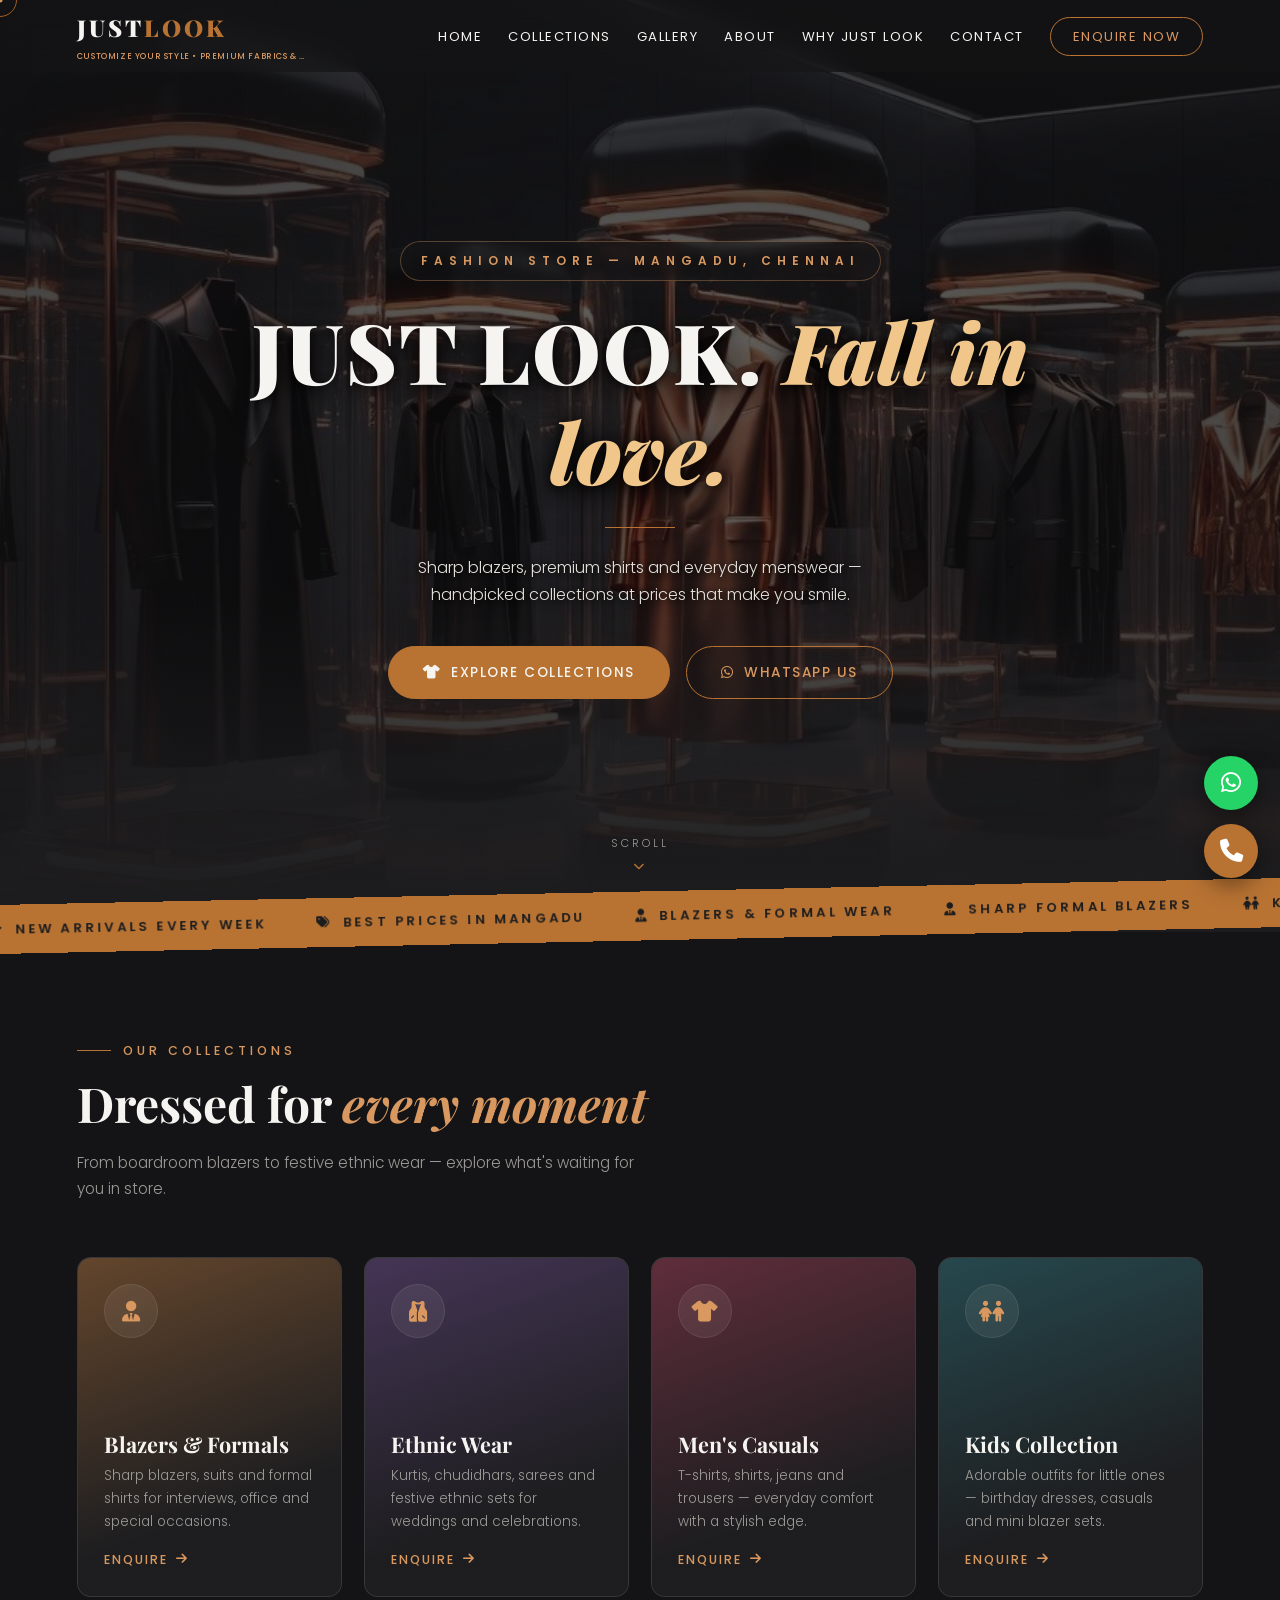
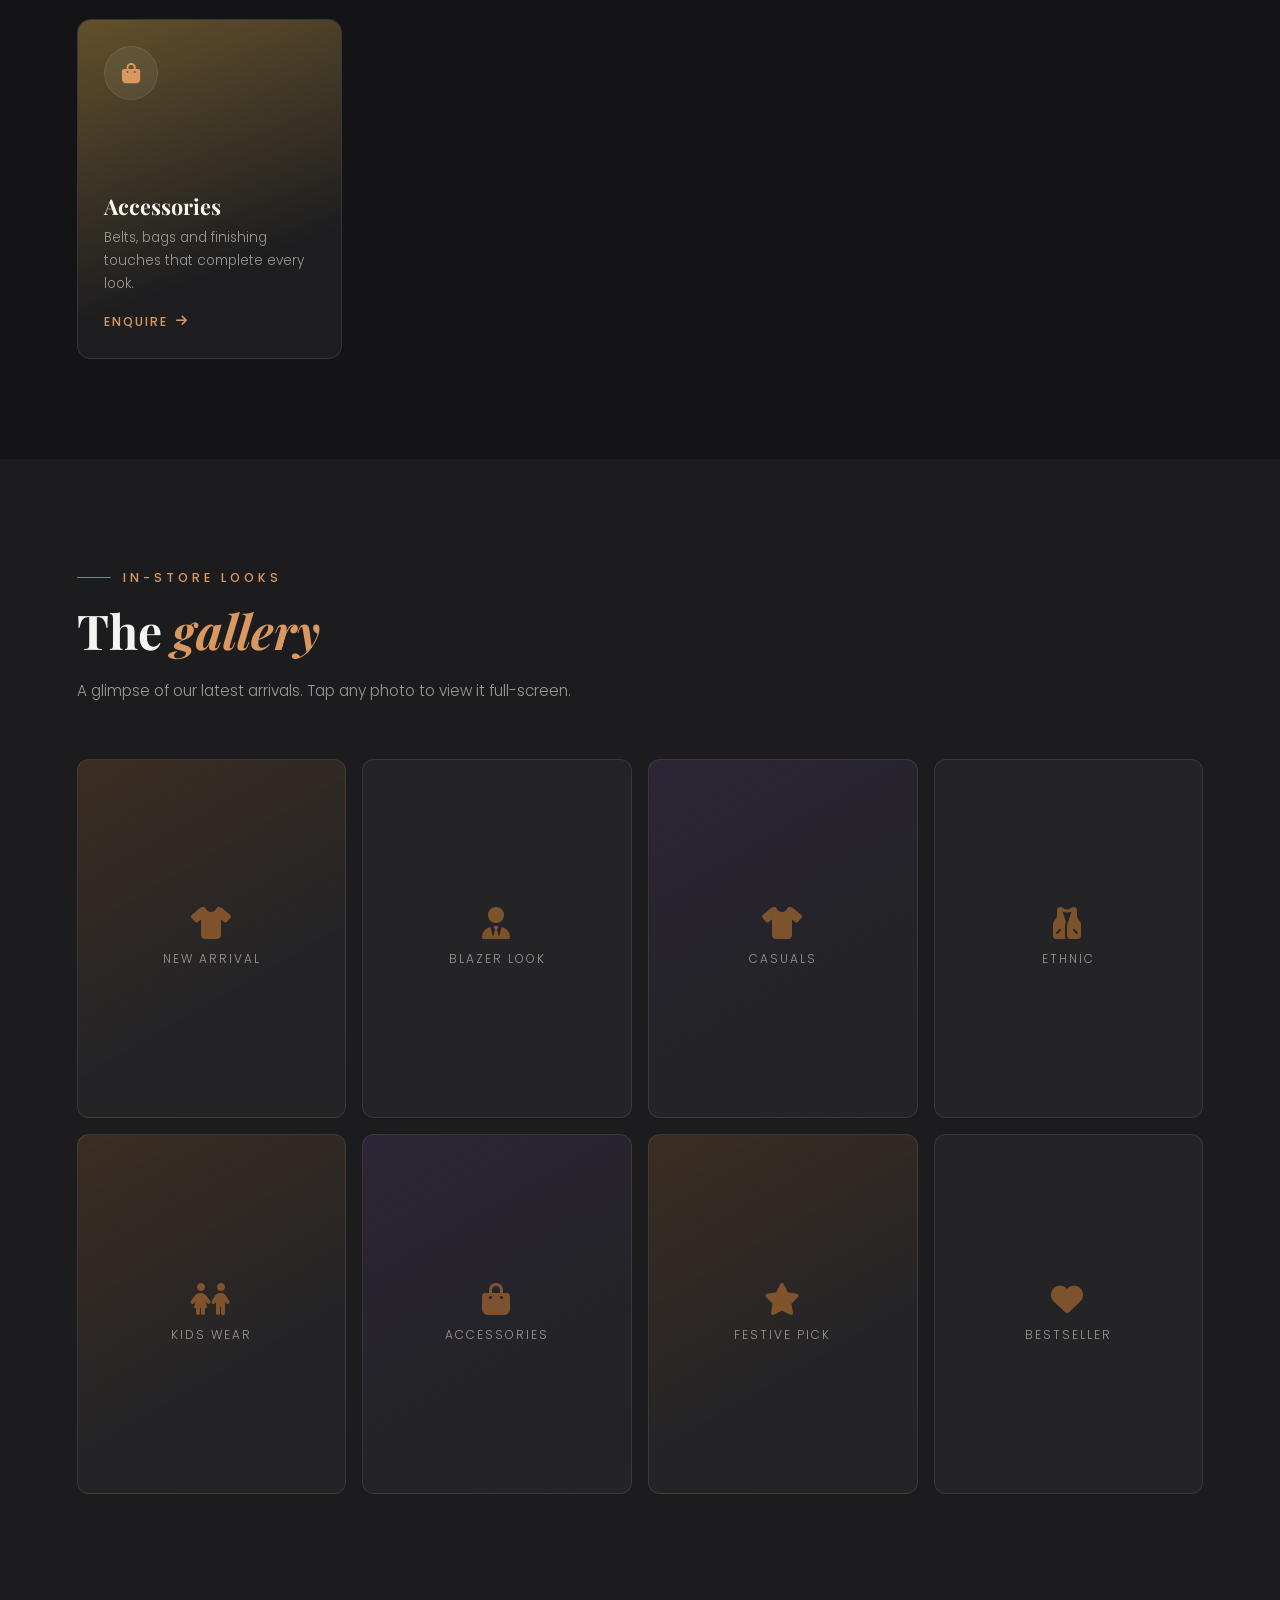
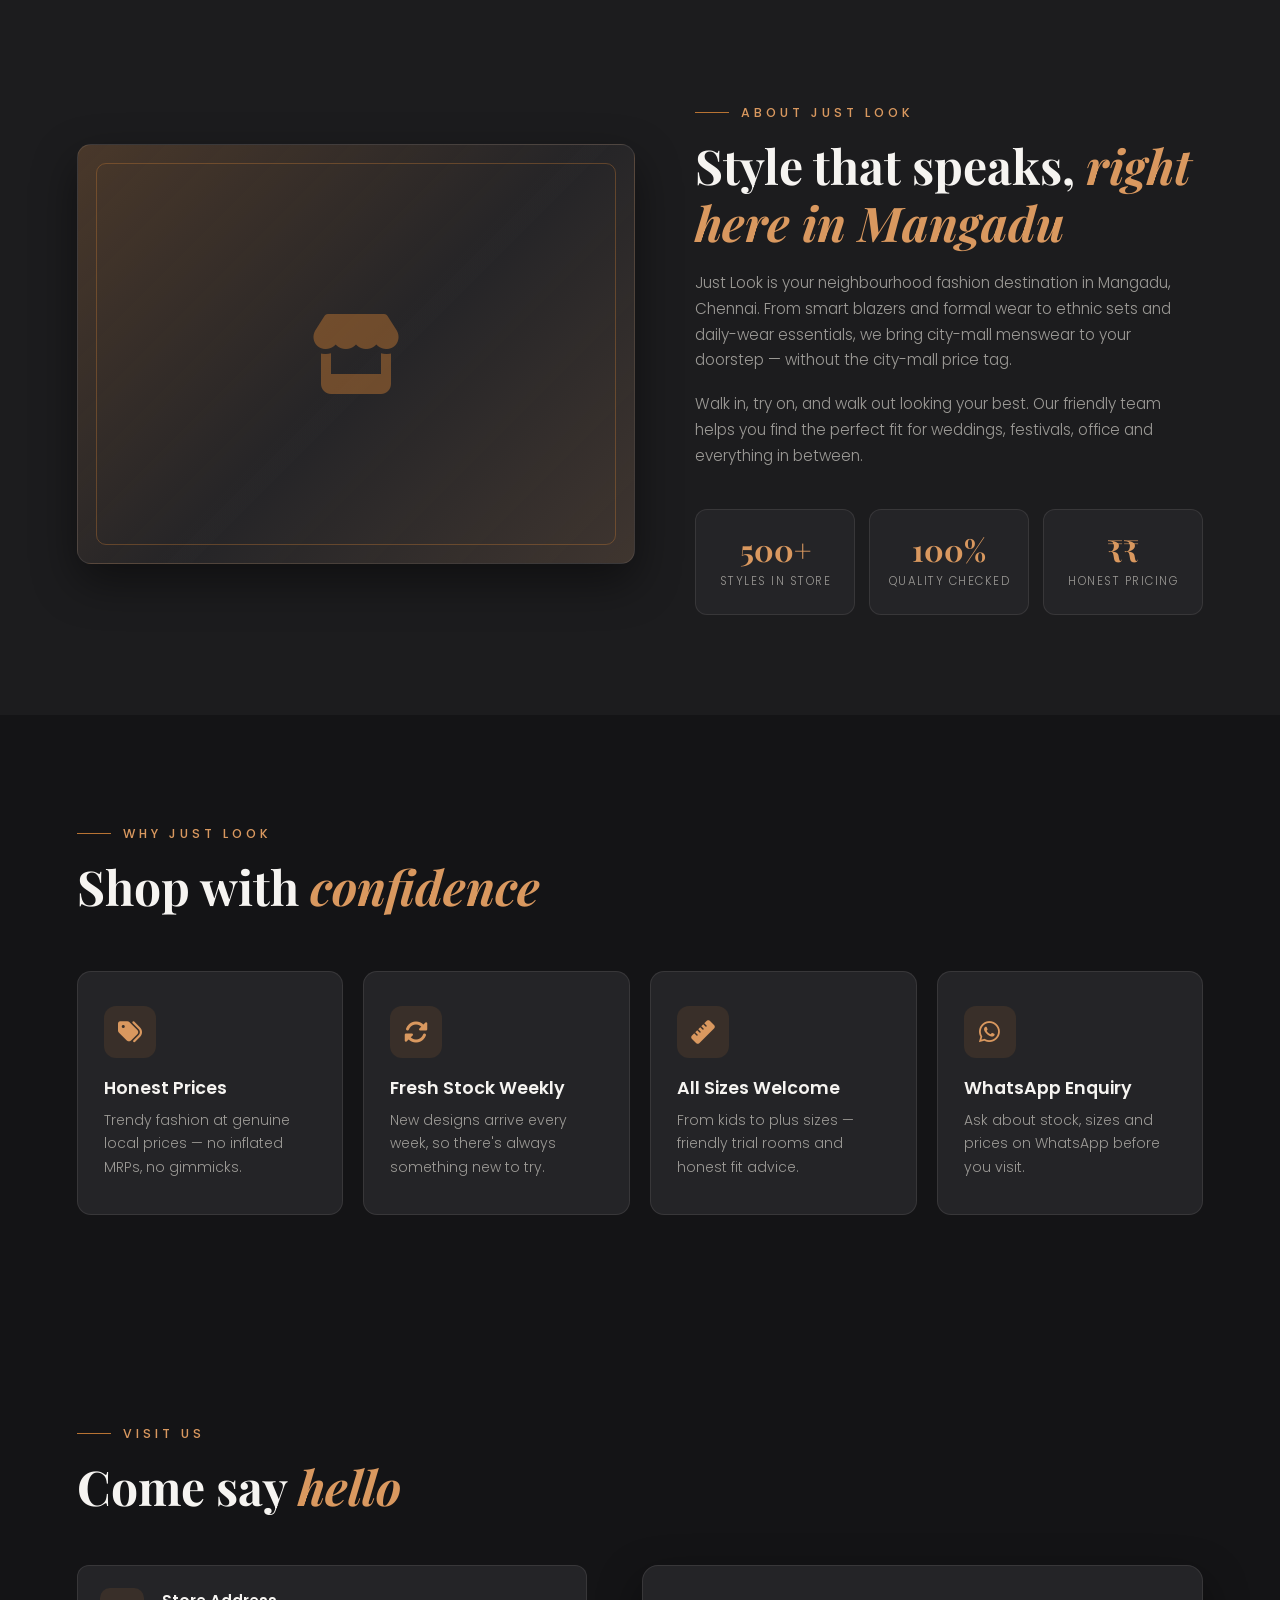
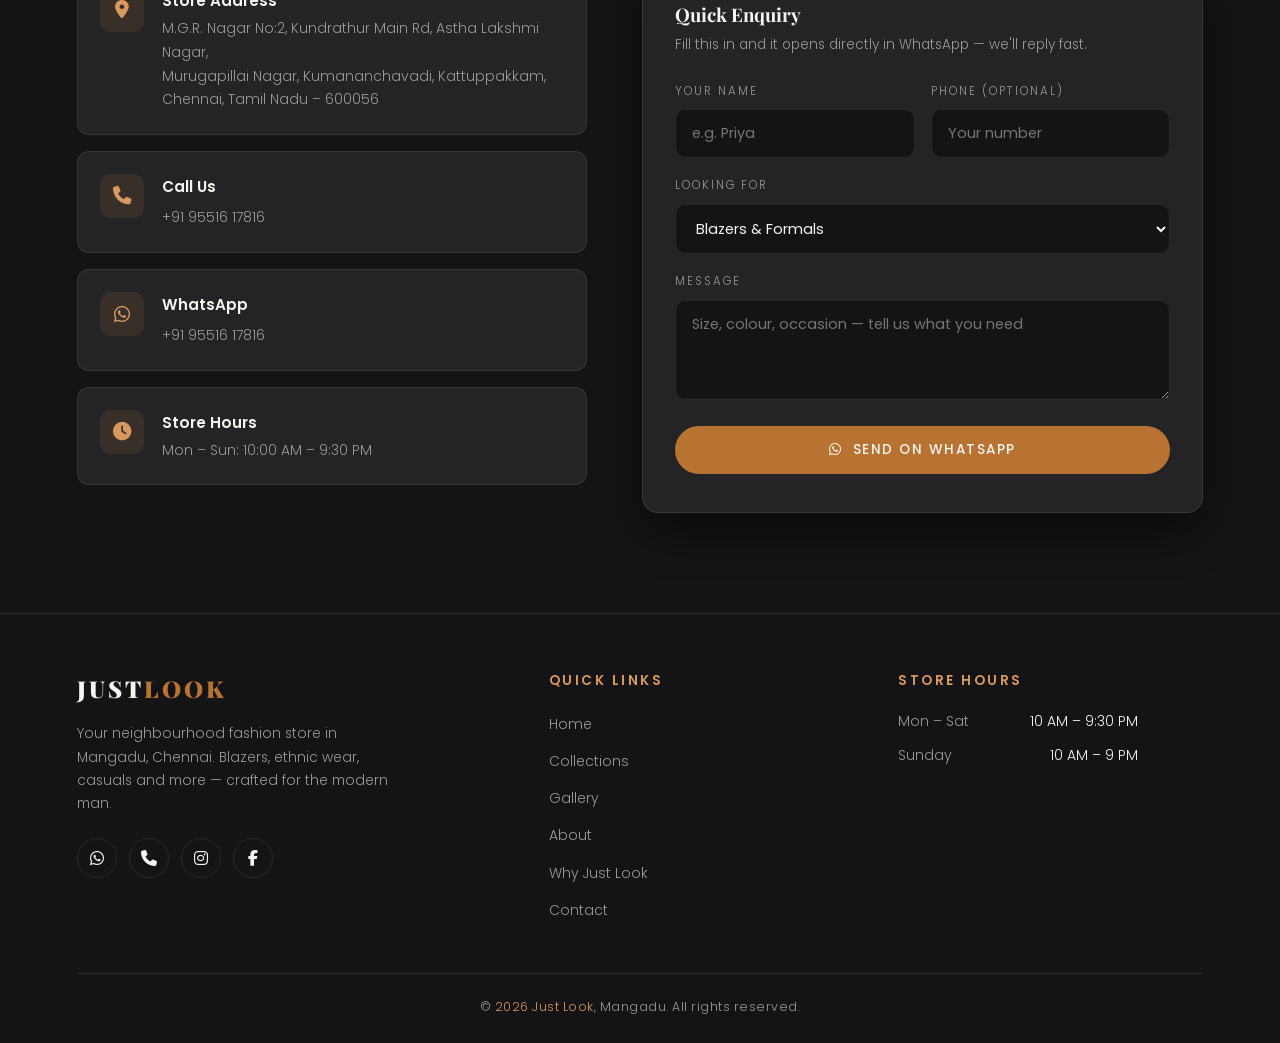
==== index.html @ 97021f05 "Rename justlook-index.html to index.html" ====
<!DOCTYPE html>
<html lang="en">
<head>
  <meta charset="UTF-8">
  <meta name="viewport" content="width=device-width, initial-scale=1.0">
  <title>Just Look | Men's Fashion Store in Mangadu, Chennai — Blazers, Shirts & More</title>
  <meta name="description" content="Just Look, Mangadu — Chennai's stylish destination for men's blazers, shirts, ethnic wear and trendy fashion. Visit our store in Mangadu or enquire on WhatsApp.">
  <meta name="keywords" content="Just Look Mangadu, men's clothing store Mangadu, blazers Chennai, men's fashion store Mangadu, readymade garments Mangadu">
  <meta property="og:title" content="Just Look | Men's Fashion Store in Mangadu, Chennai">
  <meta property="og:description" content="Blazers, shirts, ethnic wear & trendy men's fashion in Mangadu, Chennai.">
  <meta property="og:type" content="website">

  <!-- Fonts -->
  <link rel="preconnect" href="https://fonts.googleapis.com">
  <link href="https://fonts.googleapis.com/css2?family=Playfair+Display:ital,wght@0,500;0,700;0,900;1,600&family=Poppins:wght@300;400;500;600;700&display=swap" rel="stylesheet">
  <!-- Font Awesome -->
  <link rel="stylesheet" href="https://cdnjs.cloudflare.com/ajax/libs/font-awesome/6.5.1/css/all.min.css">
  <!-- AOS -->
  <link href="https://unpkg.com/aos@2.3.1/dist/aos.css" rel="stylesheet">

  <style>
    /* ============================================================
       JUST LOOK — Mangadu, Chennai
       Theme: Dark Grey / Copper / White
       ============================================================ */
    :root {
      --bg: #1c1c1e;            /* dark grey base */
      --bg-deep: #141416;       /* deeper panels */
      --bg-card: #242427;       /* card surface */
      --copper: #b87333;        /* primary accent */
      --copper-light: #d9985f;  /* hover / highlights */
      --copper-soft: rgba(184, 115, 51, 0.14);
      --white: #f6f4f1;         /* warm white text */
      --grey-text: #9c9a96;     /* muted text */
      --border: rgba(246, 244, 241, 0.09);
      --shadow: 0 18px 45px rgba(0, 0, 0, 0.45);
      --nav-h: 72px;
    }

    * { margin: 0; padding: 0; box-sizing: border-box; }
    html { scroll-behavior: smooth; scroll-padding-top: var(--nav-h); }
    body {
      background: var(--bg);
      color: var(--white);
      font-family: 'Poppins', sans-serif;
      font-weight: 300;
      overflow-x: hidden;
      line-height: 1.7;
    }
    img { max-width: 100%; display: block; }
    a { text-decoration: none; color: inherit; }
    ::selection { background: var(--copper); color: var(--white); }

    h1, h2, h3 { font-family: 'Playfair Display', serif; font-weight: 700; line-height: 1.2; }

    .section { padding: 100px 6vw; position: relative; }
    .section-tag {
      display: inline-flex; align-items: center; gap: 12px;
      color: var(--copper-light); font-size: 0.78rem; font-weight: 500;
      letter-spacing: 4px; text-transform: uppercase; margin-bottom: 14px;
    }
    .section-tag::before { content: ''; width: 34px; height: 1px; background: var(--copper); }
    .section-title { font-size: clamp(1.9rem, 4vw, 3rem); margin-bottom: 18px; }
    .section-title em { color: var(--copper-light); font-style: italic; }
    .section-sub { color: var(--grey-text); max-width: 560px; font-size: 0.95rem; }

    /* ---------- Preloader ---------- */
    #preloader {
      position: fixed; inset: 0; background: var(--bg-deep);
      display: flex; flex-direction: column; align-items: center; justify-content: center;
      z-index: 100000; transition: opacity 0.7s ease, visibility 0.7s;
    }
    #preloader.hidden { opacity: 0; visibility: hidden; }
    .loader-logo {
      font-family: 'Playfair Display', serif; font-size: 2rem; letter-spacing: 6px;
      color: var(--white); text-transform: uppercase;
    }
    .loader-logo span { color: var(--copper); }
    .loader-bar {
      width: 160px; height: 2px; background: var(--border); margin-top: 22px;
      overflow: hidden; border-radius: 2px;
    }
    .loader-bar::after {
      content: ''; display: block; width: 40%; height: 100%; background: var(--copper);
      animation: loadslide 1.1s ease-in-out infinite;
    }
    @keyframes loadslide { 0% { transform: translateX(-100%);} 100% { transform: translateX(420%);} }

    /* ---------- Custom Cursor ---------- */
    .custom-cursor {
      position: fixed; width: 34px; height: 34px; border: 1.5px solid var(--copper);
      border-radius: 50%; pointer-events: none; z-index: 99999;
      transform: translate(-50%, -50%); transition: transform 0.12s ease, background 0.2s;
      mix-blend-mode: difference;
    }
    .cursor-dot {
      position: fixed; width: 5px; height: 5px; background: var(--copper-light);
      border-radius: 50%; pointer-events: none; z-index: 99999;
      transform: translate(-50%, -50%);
    }
    .custom-cursor.grow { transform: translate(-50%, -50%) scale(1.7); background: rgba(184,115,51,0.15); }
    @media (hover: none) { .custom-cursor, .cursor-dot { display: none; } }

    /* Cards/sections were fading in only once scrolled into view, which read as
       "loading" on first visit (especially noticeable on mobile). Show content
       immediately; keep AOS loaded but stripped of its hide-until-scroll effect. */
    [data-aos] {
      opacity: 1 !important;
      transform: none !important;
      transition: none !important;
      pointer-events: auto !important;
    }

    /* ---------- Navbar ---------- */
    .navbar {
      position: fixed; top: 0; left: 0; width: 100%; height: var(--nav-h);
      display: flex; align-items: center; justify-content: space-between;
      padding: 0 6vw; z-index: 1001;
      background: rgba(20, 20, 22, 0.6); backdrop-filter: blur(14px);
      -webkit-backdrop-filter: blur(14px);
      border-bottom: 1px solid transparent; transition: background 0.3s, border-color 0.3s;
    }
    .navbar.scrolled { background: rgba(20, 20, 22, 0.92); border-color: var(--border); }
    .nav-logo {
      font-family: 'Playfair Display', serif; font-size: 1.45rem; font-weight: 900;
      letter-spacing: 3px; text-transform: uppercase;
    }
    .nav-logo span { color: var(--copper); }
    .nav-logo { flex-shrink: 0; }
    .nav-logo small { display: block; font-family: 'Poppins'; font-weight: 500;
      letter-spacing: 0.6px; color: var(--copper-light); margin-top: 2px;
      font-size: clamp(0.38rem, 1vw, 0.52rem); white-space: nowrap;
      overflow: hidden; text-overflow: ellipsis; max-width: 230px; }
    .nav-links { display: flex; gap: 26px; list-style: none; flex-shrink: 1; }
    .nav-links a {
      font-size: 0.82rem; font-weight: 400; letter-spacing: 1.5px; text-transform: uppercase;
      color: var(--white); position: relative; padding: 4px 0; transition: color 0.25s;
      white-space: nowrap;
    }
    .nav-links a::after {
      content: ''; position: absolute; left: 0; bottom: 0; width: 0; height: 1px;
      background: var(--copper); transition: width 0.3s ease;
    }
    .nav-links a:hover { color: var(--copper-light); }
    .nav-links a:hover::after { width: 100%; }
    .nav-cta {
      border: 1px solid var(--copper); color: var(--copper-light) !important;
      padding: 9px 22px !important; border-radius: 40px; transition: all 0.3s !important;
      white-space: nowrap; flex-shrink: 0;
    }
    .nav-cta:hover { background: var(--copper); color: var(--white) !important; }
    .nav-cta::after { display: none; }

    .hamburger {
      display: none; flex-direction: column; gap: 5px; cursor: pointer;
      z-index: 1002; position: relative; padding: 8px;
    }
    .hamburger span { width: 26px; height: 2px; background: var(--white); transition: 0.35s; border-radius: 2px; }
    .hamburger.active span:nth-child(1) { transform: translateY(7px) rotate(45deg); }
    .hamburger.active span:nth-child(2) { opacity: 0; }
    .hamburger.active span:nth-child(3) { transform: translateY(-7px) rotate(-45deg); }

    /* ---------- Hero ---------- */
    .hero { min-height: 100vh; display: flex; align-items: center; justify-content: center;
      text-align: center; position: relative; overflow: hidden; }

    /* ---------- Cinematic Hero Background (parallax) ---------- */
    .hero-bg-parallax {
      position: absolute; inset: -6% -6% -12% -6%; z-index: 0;
      overflow: hidden; will-change: transform; pointer-events: none;
    }
    .hero-bg-zoom {
      position: absolute; inset: -6%;
      animation: heroKenBurns 26s ease-in-out infinite alternate;
    }
    .hero-bg-img {
      width: 100%; height: 100%; object-fit: cover; object-position: center 34%;
      filter: brightness(0.68) saturate(1.12) contrast(1.06);
    }
    @keyframes heroKenBurns {
      0%   { transform: scale(1.06) translate(0, 0); }
      100% { transform: scale(1.2) translate(-2%, -1.5%); }
    }
    @media (prefers-reduced-motion: reduce) {
      .hero-bg-zoom { animation: none; transform: scale(1.1); }
    }
    .hero-overlay {
      position: absolute; inset: 0; z-index: 1; pointer-events: none;
      background:
        linear-gradient(180deg, rgba(20,20,22,0.65) 0%, rgba(20,20,22,0.4) 32%, rgba(20,20,22,0.45) 66%, var(--bg) 100%),
        radial-gradient(ellipse at center, rgba(20,20,22,0.18) 25%, rgba(20,20,22,0.6) 100%);
    }
    .hero-content { position: relative; z-index: 2; padding: 120px 20px 80px; max-width: 900px; }
    .hero-eyebrow {
      display: inline-flex; align-items: center; gap: 10px;
      font-size: 0.75rem; letter-spacing: 6px; text-transform: uppercase;
      color: var(--copper-light); margin-bottom: 20px; font-weight: 600;
      opacity: 0; animation: riseIn 1s ease 0.3s forwards;
      background: rgba(20,20,22,0.55); border: 1px solid rgba(217,152,95,0.35);
      padding: 9px 20px; border-radius: 40px; backdrop-filter: blur(6px);
      -webkit-backdrop-filter: blur(6px);
      text-shadow: 0 2px 10px rgba(0,0,0,0.6);
    }
    .hero h1 {
      font-size: clamp(2.6rem, 8vw, 5.2rem); font-weight: 900; letter-spacing: 2px;
      text-transform: uppercase; opacity: 0; animation: riseIn 1s ease 0.5s forwards;
      text-shadow: 0 6px 28px rgba(0,0,0,0.85), 0 2px 10px rgba(0,0,0,0.7);
    }
    .hero h1 span {
      color: #f0c68a; font-style: italic; text-transform: none; letter-spacing: 0;
      text-shadow: 0 6px 28px rgba(0,0,0,0.9), 0 2px 12px rgba(0,0,0,0.75), 0 0 46px rgba(0,0,0,0.55);
    }
    .hero-line {
      width: 70px; height: 1px; background: var(--copper); margin: 26px auto;
      opacity: 0; animation: riseIn 1s ease 0.7s forwards;
    }
    .hero p {
      color: #e4e1db; font-size: 1rem; max-width: 540px; margin: 0 auto 38px;
      opacity: 0; animation: riseIn 1s ease 0.85s forwards;
      text-shadow: 0 3px 14px rgba(0,0,0,0.85), 0 1px 6px rgba(0,0,0,0.7);
    }
    .hero-btns { display: flex; gap: 16px; justify-content: center; flex-wrap: wrap;
      opacity: 0; animation: riseIn 1s ease 1s forwards; }
    @keyframes riseIn { from { opacity: 0; transform: translateY(28px);} to { opacity: 1; transform: translateY(0);} }

    .btn {
      display: inline-flex; align-items: center; gap: 10px; padding: 14px 34px;
      border-radius: 50px; font-size: 0.85rem; font-weight: 500; letter-spacing: 1.5px;
      text-transform: uppercase; transition: all 0.35s ease; border: 1px solid var(--copper);
    }
    .btn-solid { background: var(--copper); color: var(--white); }
    .btn-solid:hover { background: var(--copper-light); border-color: var(--copper-light);
      transform: translateY(-3px); box-shadow: 0 12px 28px rgba(184,115,51,0.35); }
    .btn-ghost { color: var(--copper-light); background: transparent; }
    .btn-ghost:hover { background: var(--copper-soft); transform: translateY(-3px); }

    .scroll-hint {
      position: absolute; bottom: 28px; left: 50%; transform: translateX(-50%);
      z-index: 2; color: var(--grey-text); font-size: 0.7rem; letter-spacing: 3px;
      text-transform: uppercase; display: flex; flex-direction: column; align-items: center; gap: 8px;
    }
    .scroll-hint i { color: var(--copper); animation: bob 1.6s ease-in-out infinite; }
    @keyframes bob { 0%,100% { transform: translateY(0);} 50% { transform: translateY(8px);} }

    /* ---------- Marquee strip ---------- */
    .marquee {
      background: var(--copper); overflow: hidden; padding: 13px 0;
      transform: rotate(-1.2deg) scale(1.02); margin: -8px 0;
      position: relative; z-index: 2;
    }
    .marquee-track {
      display: flex; gap: 48px; white-space: nowrap; width: max-content;
      animation: marquee 22s linear infinite;
      font-size: 0.8rem; font-weight: 600; letter-spacing: 3px; text-transform: uppercase; color: #1c1c1e;
    }
    .marquee-track i { margin-right: 10px; }
    @keyframes marquee { from { transform: translateX(0);} to { transform: translateX(-50%);} }

    /* ---------- About ---------- */
    .about-wrap { display: grid; grid-template-columns: 1.1fr 1fr; gap: 60px; align-items: center; }
    .about-visual {
      position: relative; border-radius: 14px; overflow: hidden; min-height: 420px;
      background:
        linear-gradient(135deg, rgba(184,115,51,0.25), transparent 55%),
        linear-gradient(315deg, rgba(217,152,95,0.15), transparent 50%),
        var(--bg-card);
      border: 1px solid var(--border); display: flex; align-items: center; justify-content: center;
      box-shadow: var(--shadow);
    }
    /* Replace this placeholder with a Cloudinary shop photo:
       <img src="https://res.cloudinary.com/dt97offnl/image/upload/..." alt="Just Look store"> */
    .about-visual .placeholder-icon { font-size: 5rem; color: var(--copper); opacity: 0.5; }
    .about-visual .frame {
      position: absolute; inset: 18px; border: 1px solid rgba(184,115,51,0.4); border-radius: 10px;
      pointer-events: none;
    }
    .about-stats { display: grid; grid-template-columns: repeat(3, 1fr); gap: 14px; margin-top: 40px; }
    .stat-card {
      background: var(--bg-card); border: 1px solid var(--border); border-radius: 12px;
      padding: 22px 14px; text-align: center; transition: transform 0.3s, border-color 0.3s;
    }
    .stat-card:hover { transform: translateY(-5px); border-color: var(--copper); }
    .stat-card h3 { color: var(--copper-light); font-size: 1.9rem; }
    .stat-card p { color: var(--grey-text); font-size: 0.72rem; letter-spacing: 1.5px; text-transform: uppercase; margin-top: 4px; }

    /* ---------- Collections ---------- */
    .collections { background: var(--bg-deep); }
    .collection-grid {
      display: grid; grid-template-columns: repeat(auto-fit, minmax(255px, 1fr));
      gap: 22px; margin-top: 55px;
    }
    .collection-card {
      position: relative; border-radius: 14px; overflow: hidden; min-height: 340px;
      background: var(--bg-card); border: 1px solid var(--border);
      display: flex; flex-direction: column; justify-content: flex-end;
      padding: 26px; transition: transform 0.4s ease, border-color 0.4s, box-shadow 0.4s;
    }
    .collection-card::before {
      content: ''; position: absolute; inset: 0; opacity: 0.85; transition: opacity 0.4s;
    }
    .collection-card:nth-child(1)::before { background: linear-gradient(160deg, rgba(184,115,51,0.5), rgba(28,28,30,0.95) 70%); }
    .collection-card:nth-child(2)::before { background: linear-gradient(160deg, rgba(120,80,160,0.45), rgba(28,28,30,0.95) 70%); }
    .collection-card:nth-child(3)::before { background: linear-gradient(160deg, rgba(190,60,90,0.45), rgba(28,28,30,0.95) 70%); }
    .collection-card:nth-child(4)::before { background: linear-gradient(160deg, rgba(40,130,140,0.45), rgba(28,28,30,0.95) 70%); }
    .collection-card:nth-child(5)::before { background: linear-gradient(160deg, rgba(200,150,50,0.45), rgba(28,28,30,0.95) 70%); }
    .collection-card:nth-child(6)::before { background: linear-gradient(160deg, rgba(90,110,190,0.45), rgba(28,28,30,0.95) 70%); }
    .collection-card:hover { transform: translateY(-8px); border-color: var(--copper); box-shadow: var(--shadow); }
    .collection-icon {
      position: absolute; top: 26px; left: 26px; width: 54px; height: 54px;
      display: flex; align-items: center; justify-content: center;
      background: rgba(246,244,241,0.07); border: 1px solid var(--border);
      border-radius: 50%; font-size: 1.3rem; color: var(--copper-light);
      backdrop-filter: blur(6px); z-index: 1;
    }
    .collection-card h3 { position: relative; z-index: 1; font-size: 1.35rem; margin-bottom: 6px; }
    .collection-card p { position: relative; z-index: 1; color: var(--grey-text); font-size: 0.85rem; }
    .collection-card .card-link {
      position: relative; z-index: 1; margin-top: 16px; color: var(--copper-light);
      font-size: 0.78rem; letter-spacing: 2px; text-transform: uppercase; font-weight: 500;
      display: inline-flex; align-items: center; gap: 8px; transition: gap 0.3s;
    }
    .collection-card:hover .card-link { gap: 14px; }

    /* ---------- Gallery ---------- */
    .gallery-grid {
      display: grid; grid-template-columns: repeat(auto-fill, minmax(230px, 1fr));
      gap: 16px; margin-top: 55px;
    }
    .gallery-item {
      aspect-ratio: 3/4; border-radius: 12px; overflow: hidden; cursor: pointer;
      position: relative; border: 1px solid var(--border);
      background: var(--bg-card);
      display: flex; align-items: center; justify-content: center;
      transition: transform 0.35s, border-color 0.35s;
    }
    .gallery-item:nth-child(odd) { background: linear-gradient(150deg, rgba(184,115,51,0.2), var(--bg-card) 65%); }
    .gallery-item:nth-child(3n) { background: linear-gradient(150deg, rgba(120,80,160,0.18), var(--bg-card) 65%); }
    .gallery-item:hover { transform: scale(1.03); border-color: var(--copper); }
    .gallery-item img { width: 100%; height: 100%; object-fit: cover; }
    .gallery-item .ph {
      display: flex; flex-direction: column; align-items: center; gap: 10px;
      color: var(--grey-text); font-size: 0.75rem; letter-spacing: 2px; text-transform: uppercase;
    }
    .gallery-item .ph i { font-size: 2rem; color: var(--copper); opacity: 0.6; }

    .lightbox {
      display: none; position: fixed; inset: 0; background: rgba(10,10,12,0.94);
      z-index: 10000; align-items: center; justify-content: center;
    }
    .lightbox.active { display: flex; }
    .lightbox img { max-width: 90vw; max-height: 85vh; border-radius: 10px; }
    .lightbox-close {
      position: absolute; top: 18px; right: 26px; font-size: 2.6rem; color: var(--white);
      background: none; border: none; cursor: pointer; line-height: 1;
    }
    .lightbox-prev, .lightbox-next {
      position: absolute; top: 50%; transform: translateY(-50%);
      background: rgba(246,244,241,0.08); border: 1px solid var(--border); color: var(--white);
      width: 46px; height: 46px; border-radius: 50%; font-size: 1.1rem; cursor: pointer;
      transition: background 0.25s;
    }
    .lightbox-prev:hover, .lightbox-next:hover { background: var(--copper); }
    .lightbox-prev { left: 18px; } .lightbox-next { right: 18px; }

    /* ---------- Enquiry Popup ---------- */
    .enquiry-popup-overlay {
      display: none; position: fixed; inset: 0; z-index: 10500;
      background: rgba(8,8,10,0.78); backdrop-filter: blur(6px);
      -webkit-backdrop-filter: blur(6px);
      align-items: center; justify-content: center; padding: 20px;
    }
    .enquiry-popup-overlay.active { display: flex; }
    .enquiry-popup {
      position: relative; width: 100%; max-width: 780px; max-height: 92vh;
      overflow-y: auto;
      background: var(--bg-card);
      border-radius: 16px; box-shadow: 0 30px 70px rgba(0,0,0,0.6);
      opacity: 0; transform: translateY(24px) scale(0.97);
      transition: opacity 0.4s ease, transform 0.4s ease;
    }
    .enquiry-popup-overlay.active .enquiry-popup { opacity: 1; transform: translateY(0) scale(1); }

    .enquiry-popup-header {
      display: flex; align-items: center; justify-content: space-between;
      background: linear-gradient(100deg, var(--copper), var(--copper-light));
      padding: 16px 20px; border-radius: 16px 16px 0 0;
    }
    .enquiry-popup-header-title {
      display: flex; align-items: center; gap: 10px;
      color: var(--bg-deep); font-weight: 700; font-size: 1.05rem; letter-spacing: 0.5px;
      text-transform: uppercase;
    }
    .enquiry-popup-close {
      width: 32px; height: 32px; flex-shrink: 0; border-radius: 50%;
      border: none; background: rgba(20,20,22,0.25); color: var(--bg-deep);
      font-size: 1.3rem; line-height: 1; cursor: pointer;
      display: flex; align-items: center; justify-content: center; transition: background 0.25s;
    }
    .enquiry-popup-close:hover { background: rgba(20,20,22,0.45); }

    .enquiry-popup-body { display: grid; grid-template-columns: 1.05fr 0.95fr; }

    /* ----- Left: form ----- */
    .enquiry-popup-form { padding: 28px 28px 30px; }
    .epf-group { margin-bottom: 16px; }
    .epf-group label {
      display: block; font-size: 0.72rem; font-weight: 600; letter-spacing: 1.5px;
      text-transform: uppercase; color: var(--copper-light); margin-bottom: 7px;
    }
    .epf-group label .req { color: #e0654f; }
    .epf-group label .opt { color: var(--grey-text); font-weight: 400; text-transform: none; letter-spacing: 0; }
    .epf-group input, .epf-group select {
      width: 100%; padding: 12px 14px; border-radius: 8px;
      background: var(--bg); border: 1px solid var(--border); color: var(--white);
      font-family: 'Poppins'; font-size: 0.9rem; outline: none; transition: border-color 0.25s;
    }
    .epf-group input::placeholder { color: var(--grey-text); }
    .epf-group input:focus, .epf-group select:focus { border-color: var(--copper); }
    .epf-phone { display: flex; }
    .epf-phone-prefix {
      display: flex; align-items: center; gap: 6px; padding: 0 12px;
      background: var(--bg-deep); border: 1px solid var(--border); border-right: none;
      border-radius: 8px 0 0 8px; color: var(--grey-text); font-size: 0.85rem; font-weight: 600;
    }
    .epf-phone input { border-radius: 0 8px 8px 0; }
    .epf-send-btn {
      width: 100%; margin-top: 6px; border: none; cursor: pointer;
      display: flex; align-items: center; justify-content: center; gap: 10px;
      padding: 14px; border-radius: 10px; font-size: 0.92rem; font-weight: 700;
      letter-spacing: 1px; text-transform: uppercase; color: #fff;
      background: linear-gradient(100deg, #23c15e, #1aa650);
      transition: transform 0.25s, box-shadow 0.25s;
    }
    .epf-send-btn:hover { transform: translateY(-2px); box-shadow: 0 12px 26px rgba(35,193,94,0.3); }

    /* ----- Right: brand panel ----- */
    .enquiry-popup-brand {
      background: linear-gradient(165deg, var(--bg-deep), #101012);
      border-radius: 0 0 16px 0; padding: 30px 26px; text-align: center;
      border-left: 1px solid var(--border);
    }
    .epb-logo {
      width: 64px; height: 64px; margin: 0 auto 14px; border-radius: 14px;
      background: var(--bg); border: 1px solid rgba(217,152,95,0.4);
      display: flex; align-items: center; justify-content: center;
      font-family: 'Playfair Display', serif; font-weight: 900; font-size: 1.3rem;
      color: var(--copper-light); letter-spacing: 0;
    }
    .epb-name {
      font-family: 'Playfair Display', serif; font-weight: 900; font-size: 1.25rem;
      letter-spacing: 2px; text-transform: uppercase; color: var(--white);
    }
    .epb-name span { color: var(--copper); }
    .epb-sub {
      font-size: 0.65rem; letter-spacing: 3px; color: var(--grey-text);
      text-transform: uppercase; margin-top: 2px; margin-bottom: 18px;
    }
    .epb-divider { width: 46px; height: 2px; background: var(--copper); margin: 0 auto 18px; }
    .epb-heading { font-family: 'Playfair Display', serif; font-weight: 900; font-size: 1.35rem;
      line-height: 1.35; color: var(--white); text-transform: uppercase; margin-bottom: 20px; }
    .epb-heading em { color: var(--copper-light); font-style: normal; display: block; }
    .epb-label {
      font-size: 0.68rem; letter-spacing: 2px; color: var(--copper-light);
      text-transform: uppercase; font-weight: 600; margin-bottom: 14px;
    }
    .epb-checklist { list-style: none; text-align: left; display: flex; flex-direction: column; gap: 10px; }
    .epb-checklist li { display: flex; align-items: center; gap: 10px; font-size: 0.85rem; color: var(--white); }
    .epb-checklist i {
      width: 18px; height: 18px; border-radius: 50%; background: var(--copper);
      color: var(--bg-deep); font-size: 0.62rem; flex-shrink: 0;
      display: flex; align-items: center; justify-content: center;
    }

    @media (max-width: 700px) {
      .enquiry-popup-body { grid-template-columns: 1fr; }
      .enquiry-popup-brand { border-left: none; border-top: 1px solid var(--border); border-radius: 0 0 16px 16px; }
      .enquiry-popup { max-width: 440px; }
    }

    /* ---------- Why Us ---------- */
    .why-grid { display: grid; grid-template-columns: repeat(auto-fit, minmax(240px, 1fr)); gap: 20px; margin-top: 55px; }
    .why-card {
      background: var(--bg-card); border: 1px solid var(--border); border-radius: 14px;
      padding: 34px 26px; transition: transform 0.3s, border-color 0.3s;
    }
    .why-card:hover { transform: translateY(-6px); border-color: var(--copper); }
    .why-card i {
      font-size: 1.5rem; color: var(--copper-light); width: 52px; height: 52px;
      display: flex; align-items: center; justify-content: center;
      background: var(--copper-soft); border-radius: 12px; margin-bottom: 20px;
    }
    .why-card h3 { font-size: 1.1rem; margin-bottom: 10px; font-family: 'Poppins'; font-weight: 600; }
    .why-card p { color: var(--grey-text); font-size: 0.87rem; }

    /* ---------- Contact ---------- */
    .contact { background: var(--bg-deep); }
    .contact-wrap { display: grid; grid-template-columns: 1fr 1.1fr; gap: 55px; margin-top: 50px; }
    .contact-info-card {
      display: flex; gap: 18px; align-items: flex-start; padding: 22px;
      background: var(--bg-card); border: 1px solid var(--border); border-radius: 12px;
      margin-bottom: 16px; transition: border-color 0.3s;
    }
    .contact-info-card:hover { border-color: var(--copper); }
    .contact-info-card i {
      color: var(--copper-light); font-size: 1.15rem; width: 44px; height: 44px; flex-shrink: 0;
      display: flex; align-items: center; justify-content: center;
      background: var(--copper-soft); border-radius: 10px;
    }
    .contact-info-card h4 { font-family: 'Poppins'; font-weight: 600; font-size: 0.95rem; margin-bottom: 3px; }
    .contact-info-card p, .contact-info-card a { color: var(--grey-text); font-size: 0.87rem; }
    .contact-info-card a:hover { color: var(--copper-light); }

    .enquiry-form {
      background: var(--bg-card); border: 1px solid var(--border); border-radius: 16px;
      padding: 38px 32px; box-shadow: var(--shadow);
    }
    .enquiry-form h3 { margin-bottom: 6px; }
    .enquiry-form > p { color: var(--grey-text); font-size: 0.85rem; margin-bottom: 26px; }
    .form-group { margin-bottom: 18px; }
    .form-group label {
      display: block; font-size: 0.72rem; letter-spacing: 2px; text-transform: uppercase;
      color: var(--grey-text); margin-bottom: 8px;
    }
    .form-group input, .form-group select, .form-group textarea {
      width: 100%; background: var(--bg-deep); border: 1px solid var(--border);
      border-radius: 10px; padding: 13px 16px; color: var(--white);
      font-family: 'Poppins'; font-size: 0.9rem; outline: none; transition: border-color 0.25s;
    }
    .form-group input:focus, .form-group select:focus, .form-group textarea:focus { border-color: var(--copper); }
    .form-group textarea { resize: vertical; min-height: 100px; }
    .form-row { display: grid; grid-template-columns: 1fr 1fr; gap: 16px; }
    .form-submit { width: 100%; justify-content: center; border: none; cursor: pointer; font-family: 'Poppins'; }

    /* ---------- Footer ---------- */
    footer { background: var(--bg-deep); border-top: 1px solid var(--border); padding: 55px 6vw 26px; }
    .footer-grid { display: grid; grid-template-columns: 1.4fr 1fr 1fr; gap: 45px; margin-bottom: 40px; }
    .footer-brand p { color: var(--grey-text); font-size: 0.86rem; margin-top: 14px; max-width: 320px; }
    .footer-social { display: flex; gap: 12px; margin-top: 22px; }
    .footer-social a {
      width: 40px; height: 40px; display: flex; align-items: center; justify-content: center;
      border: 1px solid var(--border); border-radius: 50%; color: var(--white);
      transition: all 0.3s;
    }
    .footer-social a:hover { background: var(--copper); border-color: var(--copper); transform: translateY(-4px); }
    footer h4 { font-family: 'Poppins'; font-weight: 600; font-size: 0.85rem; letter-spacing: 2.5px;
      text-transform: uppercase; color: var(--copper-light); margin-bottom: 18px; }
    .footer-links { list-style: none; }
    .footer-links li { margin-bottom: 10px; }
    .footer-links a { color: var(--grey-text); font-size: 0.87rem; transition: color 0.25s, padding-left 0.25s; }
    .footer-links a:hover { color: var(--copper-light); padding-left: 6px; }
    .footer-hours li { color: var(--grey-text); font-size: 0.87rem; margin-bottom: 10px; list-style: none;
      display: flex; justify-content: space-between; max-width: 240px; }
    .footer-hours span { color: var(--white); }
    .footer-bottom {
      border-top: 1px solid var(--border); padding-top: 22px; text-align: center;
      color: var(--grey-text); font-size: 0.78rem; letter-spacing: 0.5px;
    }
    .footer-bottom span { color: var(--copper-light); }

    /* ---------- Floating buttons ---------- */
    .floating-buttons {
      position: fixed; bottom: 22px; right: 22px; display: flex; flex-direction: column;
      gap: 14px; z-index: 5000;
    }
    .float-btn {
      width: 54px; height: 54px; border-radius: 50%;
      display: flex; align-items: center; justify-content: center;
      font-size: 1.45rem; color: #fff; box-shadow: 0 8px 22px rgba(0,0,0,0.4);
      transition: transform 0.3s;
    }
    .float-btn:hover { transform: scale(1.12); }
    .whatsapp-btn { background: #25d366; animation: pulse 2.2s infinite; }
    .call-btn { background: var(--copper); }
    @keyframes pulse {
      0% { box-shadow: 0 0 0 0 rgba(37,211,102,0.5);}
      70% { box-shadow: 0 0 0 16px rgba(37,211,102,0);}
      100% { box-shadow: 0 0 0 0 rgba(37,211,102,0);}
    }

    /* ---------- Responsive ---------- */
    @media (max-width: 1150px) {
      .nav-logo small { display: none; }
      .nav-links { gap: 18px; }
      .nav-links a { font-size: 0.74rem; }
      .nav-cta { padding: 8px 16px !important; }
    }
    @media (max-width: 920px) {
      .about-wrap, .contact-wrap { grid-template-columns: 1fr; }
      .footer-grid { grid-template-columns: 1fr 1fr; }
    }
    @media (max-width: 768px) {
      .section { padding: 75px 6vw; }
      .hamburger { display: flex; }
      .nav-links {
        position: fixed; top: 0; right: -100%; width: min(78vw, 320px); height: 100vh;
        background: rgba(20,20,22,0.98); backdrop-filter: blur(18px);
        flex-direction: column; justify-content: center; align-items: center; gap: 30px;
        transition: right 0.45s cubic-bezier(0.77, 0, 0.18, 1); z-index: 1001;
        border-left: 1px solid var(--border);
      }
      .nav-links.active { right: 0; }
      .nav-links a { font-size: 1rem; }
      .about-stats { grid-template-columns: repeat(3, 1fr); gap: 10px; }
      .form-row { grid-template-columns: 1fr; }
      .footer-grid { grid-template-columns: 1fr; gap: 34px; }
      .marquee-track { animation-duration: 14s; }
    }

    @media (prefers-reduced-motion: reduce) {
      *, *::before, *::after { animation-duration: 0.01ms !important; transition-duration: 0.01ms !important; }
      html { scroll-behavior: auto; }
    }
  </style>
</head>
<body>

  <!-- Preloader -->
  <div id="preloader">
    <div class="loader-logo">Just<span>Look</span></div>
    <div class="loader-bar"></div>
  </div>

  <!-- Custom cursor -->
  <div class="custom-cursor" id="cursor"></div>
  <div class="cursor-dot" id="cursorDot"></div>

  <!-- Navbar -->
  <nav class="navbar" id="navbar">
    <a href="#home" class="nav-logo">Just<span>Look</span><small>Customize Your Style &bull; Premium Fabrics &amp; Master Tailoring</small></a>
    <ul class="nav-links" id="navLinks">
      <li><a href="#home">Home</a></li>
      <li><a href="#collections">Collections</a></li>
      <li><a href="#gallery">Gallery</a></li>
      <li><a href="#about">About</a></li>
      <li><a href="#why">Why Just Look</a></li>
      <li><a href="#contact">Contact</a></li>
      <li><a href="#contact" class="nav-cta">Enquire Now</a></li>
    </ul>
    <div class="hamburger" id="hamburger">
      <span></span><span></span><span></span>
    </div>
  </nav>

  <!-- ================= HERO ================= -->
  <header class="hero" id="home">
    <div class="hero-bg-parallax" id="heroBgParallax">
      <div class="hero-bg-zoom">
        <img src="[data-uri]" alt="Just Look — premium fashion collection on display" class="hero-bg-img" id="heroBgImg">
      </div>
    </div>
    <div class="hero-overlay"></div>
    <div class="hero-content">
      <div class="hero-eyebrow">Fashion Store &mdash; Mangadu, Chennai</div>
      <h1>Just Look. <span>Fall in love.</span></h1>
      <div class="hero-line"></div>
      <p>Sharp blazers, premium shirts and everyday menswear &mdash; handpicked collections at prices that make you smile.</p>
      <div class="hero-btns">
        <a href="#collections" class="btn btn-solid"><i class="fas fa-shirt"></i> Explore Collections</a>
        <a href="#contact" class="btn btn-ghost"><i class="fab fa-whatsapp"></i> WhatsApp Us</a>
      </div>
    </div>
    <div class="scroll-hint">Scroll <i class="fas fa-chevron-down"></i></div>
  </header>

  <!-- Marquee strip -->
  <div class="marquee">
    <div class="marquee-track" id="marqueeTrack">
      <span><i class="fas fa-star"></i>New Arrivals Every Week</span>
      <span><i class="fas fa-tags"></i>Best Prices in Mangadu</span>
      <span><i class="fas fa-user-tie"></i>Blazers &amp; Formal Wear</span>
      <span><i class="fas fa-user-tie"></i>Sharp Formal Blazers</span>
      <span><i class="fas fa-children"></i>Kids Collection</span>
    </div>
  </div>

  <!-- ================= COLLECTIONS ================= -->
  <section class="section collections" id="collections">
    <div class="section-tag">Our Collections</div>
    <h2 class="section-title" data-aos="fade-up">Dressed for <em>every moment</em></h2>
    <p class="section-sub" data-aos="fade-up">From boardroom blazers to festive ethnic wear — explore what's waiting for you in store.</p>

    <div class="collection-grid">
      <div class="collection-card" data-aos="fade-up" data-aos-delay="100">
        <div class="collection-icon"><i class="fas fa-user-tie"></i></div>
        <h3>Blazers &amp; Formals</h3>
        <p>Sharp blazers, suits and formal shirts for interviews, office and special occasions.</p>
        <a href="#contact" class="card-link">Enquire <i class="fas fa-arrow-right"></i></a>
      </div>
      <div class="collection-card" data-aos="fade-up" data-aos-delay="150">
        <div class="collection-icon"><i class="fas fa-vest"></i></div>
        <h3>Ethnic Wear</h3>
        <p>Kurtis, chudidhars, sarees and festive ethnic sets for weddings and celebrations.</p>
        <a href="#contact" class="card-link">Enquire <i class="fas fa-arrow-right"></i></a>
      </div>
      <div class="collection-card" data-aos="fade-up" data-aos-delay="200">
        <div class="collection-icon"><i class="fas fa-shirt"></i></div>
        <h3>Men's Casuals</h3>
        <p>T-shirts, shirts, jeans and trousers — everyday comfort with a stylish edge.</p>
        <a href="#contact" class="card-link">Enquire <i class="fas fa-arrow-right"></i></a>
      </div>
      <div class="collection-card" data-aos="fade-up" data-aos-delay="250">
        <div class="collection-icon"><i class="fas fa-children"></i></div>
        <h3>Kids Collection</h3>
        <p>Adorable outfits for little ones — birthday dresses, casuals and mini blazer sets.</p>
        <a href="#contact" class="card-link">Enquire <i class="fas fa-arrow-right"></i></a>
      </div>
      <div class="collection-card" data-aos="fade-up" data-aos-delay="300">
        <div class="collection-icon"><i class="fas fa-bag-shopping"></i></div>
        <h3>Accessories</h3>
        <p>Belts, bags and finishing touches that complete every look.</p>
        <a href="#contact" class="card-link">Enquire <i class="fas fa-arrow-right"></i></a>
      </div>
    </div>
  </section>

  <!-- ================= GALLERY ================= -->
  <section class="section" id="gallery">
    <div class="section-tag">In-Store Looks</div>
    <h2 class="section-title" data-aos="fade-up">The <em>gallery</em></h2>
    <p class="section-sub" data-aos="fade-up">A glimpse of our latest arrivals. Tap any photo to view it full-screen.</p>

    <!-- To add real photos: replace each .ph placeholder block with
         <img src="CLOUDINARY_URL" alt="..." loading="lazy" onclick="openLightbox(INDEX)">
         and add the same URL to the `photos` array in the script below. -->
    <div class="gallery-grid" id="galleryGrid">
      <div class="gallery-item" data-aos="zoom-in"><div class="ph"><i class="fas fa-shirt"></i>New Arrival</div></div>
      <div class="gallery-item" data-aos="zoom-in" data-aos-delay="50"><div class="ph"><i class="fas fa-user-tie"></i>Blazer Look</div></div>
      <div class="gallery-item" data-aos="zoom-in" data-aos-delay="100"><div class="ph"><i class="fas fa-shirt"></i>Casuals</div></div>
      <div class="gallery-item" data-aos="zoom-in" data-aos-delay="150"><div class="ph"><i class="fas fa-vest"></i>Ethnic</div></div>
      <div class="gallery-item" data-aos="zoom-in" data-aos-delay="200"><div class="ph"><i class="fas fa-children"></i>Kids Wear</div></div>
      <div class="gallery-item" data-aos="zoom-in" data-aos-delay="250"><div class="ph"><i class="fas fa-bag-shopping"></i>Accessories</div></div>
      <div class="gallery-item" data-aos="zoom-in" data-aos-delay="300"><div class="ph"><i class="fas fa-star"></i>Festive Pick</div></div>
      <div class="gallery-item" data-aos="zoom-in" data-aos-delay="350"><div class="ph"><i class="fas fa-heart"></i>Bestseller</div></div>
    </div>

    <!-- Lightbox -->
    <div class="lightbox" id="lightbox" onclick="closeLightbox()">
      <button class="lightbox-close" onclick="closeLightbox()">&times;</button>
      <img id="lightboxImg" src="" alt="Gallery photo">
      <button class="lightbox-prev" onclick="event.stopPropagation(); changePhoto(-1)"><i class="fas fa-chevron-left"></i></button>
      <button class="lightbox-next" onclick="event.stopPropagation(); changePhoto(1)"><i class="fas fa-chevron-right"></i></button>
    </div>
  </section>

  <!-- ================= ABOUT ================= -->
  <section class="section" id="about">
    <div class="about-wrap">
      <div class="about-visual" data-aos="fade-right">
        <!-- TODO: Replace with Cloudinary store photo:
             <img src="https://res.cloudinary.com/dt97offnl/image/upload/v.../justlook-store.jpg"
                  alt="Just Look store, Mangadu" loading="lazy"> -->
        <i class="fas fa-store placeholder-icon"></i>
        <div class="frame"></div>
      </div>
      <div data-aos="fade-left">
        <div class="section-tag">About Just Look</div>
        <h2 class="section-title">Style that speaks, <em>right here in Mangadu</em></h2>
        <p class="section-sub" style="margin-bottom: 18px;">
          Just Look is your neighbourhood fashion destination in Mangadu, Chennai. From smart blazers
          and formal wear to ethnic sets and daily-wear essentials, we bring city-mall menswear to your
          doorstep &mdash; without the city-mall price tag.
        </p>
        <p class="section-sub">
          Walk in, try on, and walk out looking your best. Our friendly team helps you find the perfect
          fit for weddings, festivals, office and everything in between.
        </p>
        <div class="about-stats">
          <div class="stat-card" data-aos="zoom-in" data-aos-delay="100">
            <h3>500+</h3><p>Styles in Store</p>
          </div>
          <div class="stat-card" data-aos="zoom-in" data-aos-delay="200">
            <h3>100%</h3><p>Quality Checked</p>
          </div>
          <div class="stat-card" data-aos="zoom-in" data-aos-delay="300">
            <h3>&#8377;&#8377;</h3><p>Honest Pricing</p>
          </div>
        </div>
      </div>
    </div>
  </section>

  <!-- ================= WHY US ================= -->
  <section class="section collections" id="why">
    <div class="section-tag">Why Just Look</div>
    <h2 class="section-title" data-aos="fade-up">Shop with <em>confidence</em></h2>
    <div class="why-grid">
      <div class="why-card" data-aos="fade-up" data-aos-delay="50">
        <i class="fas fa-tags"></i>
        <h3>Honest Prices</h3>
        <p>Trendy fashion at genuine local prices — no inflated MRPs, no gimmicks.</p>
      </div>
      <div class="why-card" data-aos="fade-up" data-aos-delay="100">
        <i class="fas fa-rotate"></i>
        <h3>Fresh Stock Weekly</h3>
        <p>New designs arrive every week, so there's always something new to try.</p>
      </div>
      <div class="why-card" data-aos="fade-up" data-aos-delay="150">
        <i class="fas fa-ruler"></i>
        <h3>All Sizes Welcome</h3>
        <p>From kids to plus sizes — friendly trial rooms and honest fit advice.</p>
      </div>
      <div class="why-card" data-aos="fade-up" data-aos-delay="200">
        <i class="fab fa-whatsapp"></i>
        <h3>WhatsApp Enquiry</h3>
        <p>Ask about stock, sizes and prices on WhatsApp before you visit.</p>
      </div>
    </div>
  </section>

  <!-- ================= CONTACT ================= -->
  <section class="section contact" id="contact">
    <div class="section-tag">Visit Us</div>
    <h2 class="section-title" data-aos="fade-up">Come say <em>hello</em></h2>
    <div class="contact-wrap">
      <div data-aos="fade-right">
        <div class="contact-info-card">
          <i class="fas fa-location-dot"></i>
          <div>
            <h4>Store Address</h4>
            <p>M.G.R. Nagar No:2, Kundrathur Main Rd, Astha Lakshmi Nagar,<br>Murugapillai Nagar, Kumananchavadi, Kattuppakkam,<br>Chennai, Tamil Nadu &ndash; 600056</p>
          </div>
        </div>
        <div class="contact-info-card">
          <i class="fas fa-phone"></i>
          <div>
            <h4>Call Us</h4>
            <a href="tel:+919551617816">+91 95516 17816</a>
          </div>
        </div>
        <div class="contact-info-card">
          <i class="fab fa-whatsapp"></i>
          <div>
            <h4>WhatsApp</h4>
            <a href="https://wa.me/919551617816?text=Hello%20Just%20Look!%20I%20saw%20your%20website%20and%20would%20like%20to%20enquire." target="_blank" rel="noopener">+91 95516 17816</a>
          </div>
        </div>
        <div class="contact-info-card">
          <i class="fas fa-clock"></i>
          <div>
            <h4>Store Hours</h4>
            <p>Mon &ndash; Sun: 10:00 AM &ndash; 9:30 PM</p>
          </div>
        </div>
      </div>

      <form class="enquiry-form" id="enquiryForm" data-aos="fade-left">
        <h3>Quick Enquiry</h3>
        <p>Fill this in and it opens directly in WhatsApp — we'll reply fast.</p>
        <div class="form-row">
          <div class="form-group">
            <label for="name">Your Name</label>
            <input type="text" id="name" placeholder="e.g. Priya" required>
          </div>
          <div class="form-group">
            <label for="phone">Phone (optional)</label>
            <input type="tel" id="phone" placeholder="Your number">
          </div>
        </div>
        <div class="form-group">
          <label for="interest">Looking For</label>
          <select id="interest">
            <option>Blazers &amp; Formals</option>
            <option>Ethnic Wear</option>
            <option>Men's Casuals</option>
            <option>Kids Collection</option>
            <option>Accessories</option>
            <option>Something else</option>
          </select>
        </div>
        <div class="form-group">
          <label for="message">Message</label>
          <textarea id="message" placeholder="Size, colour, occasion — tell us what you need"></textarea>
        </div>
        <button type="submit" class="btn btn-solid form-submit"><i class="fab fa-whatsapp"></i> Send on WhatsApp</button>
      </form>
    </div>
  </section>

  <!-- ================= FOOTER ================= -->
  <footer>
    <div class="footer-grid">
      <div class="footer-brand">
        <a href="#home" class="nav-logo">Just<span>Look</span></a>
        <p>Your neighbourhood fashion store in Mangadu, Chennai. Blazers, ethnic wear, casuals and more — crafted for the modern man.</p>
        <div class="footer-social">
          <a href="https://wa.me/919551617816" target="_blank" rel="noopener" aria-label="WhatsApp"><i class="fab fa-whatsapp"></i></a>
          <a href="tel:+919551617816" aria-label="Call"><i class="fas fa-phone"></i></a>
          <a href="#" target="_blank" rel="noopener" aria-label="Instagram"><i class="fab fa-instagram"></i></a>
          <a href="#" target="_blank" rel="noopener" aria-label="Facebook"><i class="fab fa-facebook-f"></i></a>
        </div>
      </div>
      <div>
        <h4>Quick Links</h4>
        <ul class="footer-links">
          <li><a href="#home">Home</a></li>
          <li><a href="#collections">Collections</a></li>
          <li><a href="#gallery">Gallery</a></li>
          <li><a href="#about">About</a></li>
          <li><a href="#why">Why Just Look</a></li>
          <li><a href="#contact">Contact</a></li>
        </ul>
      </div>
      <div>
        <h4>Store Hours</h4>
        <ul class="footer-hours">
          <li>Mon &ndash; Sat <span>10 AM &ndash; 9:30 PM</span></li>
          <li>Sunday <span>10 AM &ndash; 9 PM</span></li>
        </ul>
      </div>
    </div>
    <div class="footer-bottom">
      &copy; <span id="year"></span> <span>Just Look</span>, Mangadu. All rights reserved.
    </div>
  </footer>

  <!-- Floating buttons -->
  <div class="floating-buttons">
    <a href="https://wa.me/919551617816?text=Hello%20Just%20Look!%20I%20saw%20your%20website%20and%20would%20like%20to%20enquire."
       class="float-btn whatsapp-btn" target="_blank" rel="noopener" aria-label="Chat on WhatsApp">
      <i class="fab fa-whatsapp"></i>
    </a>
    <a href="tel:+919551617816" class="float-btn call-btn" aria-label="Call us">
      <i class="fas fa-phone"></i>
    </a>
  </div>

  <!-- Auto enquiry popup (appears 7s after page load) -->
  <div class="enquiry-popup-overlay" id="enquiryPopupOverlay">
    <div class="enquiry-popup">
      <div class="enquiry-popup-header">
        <div class="enquiry-popup-header-title"><i class="fas fa-shirt"></i> Get In Touch !!</div>
        <button class="enquiry-popup-close" id="enquiryPopupClose" aria-label="Close">&times;</button>
      </div>

      <div class="enquiry-popup-body">
        <!-- Left: form -->
        <form class="enquiry-popup-form" id="popupForm">
          <div class="epf-group">
            <label for="popupName">Name <span class="req">*</span></label>
            <input type="text" id="popupName" placeholder="Enter your name" required>
          </div>
          <div class="epf-group">
            <label for="popupPhone">Mobile Number <span class="req">*</span></label>
            <div class="epf-phone">
              <span class="epf-phone-prefix">IN +91</span>
              <input type="tel" id="popupPhone" placeholder="10-digit mobile number" required>
            </div>
          </div>
          <div class="epf-group">
            <label for="popupEmail">Email ID <span class="opt">(optional)</span></label>
            <input type="email" id="popupEmail" placeholder="Enter your email (optional)">
          </div>
          <div class="epf-group">
            <label for="popupInterest">Looking For <span class="req">*</span></label>
            <select id="popupInterest" required>
              <option>Blazers &amp; Formals</option>
              <option>Ethnic Wear</option>
              <option>Men's Casuals</option>
              <option>Kids Collection</option>
              <option>Accessories</option>
              <option>Something else</option>
            </select>
          </div>
          <button type="submit" class="epf-send-btn"><i class="fab fa-whatsapp"></i> Send via WhatsApp</button>
        </form>

        <!-- Right: brand panel -->
        <div class="enquiry-popup-brand">
          <div class="epb-logo">JL</div>
          <div class="epb-name">Just<span>Look</span></div>
          <div class="epb-sub">Mangadu &bull; Chennai</div>
          <div class="epb-divider"></div>
          <div class="epb-heading">Fashion<br>Experts<br><em>In Mangadu, Chennai</em></div>
          <div class="epb-label">Why Shop With Us</div>
          <ul class="epb-checklist">
            <li><i class="fas fa-check"></i> Honest, Transparent Pricing</li>
            <li><i class="fas fa-check"></i> Fresh Stock Every Week</li>
            <li><i class="fas fa-check"></i> All Sizes Welcome</li>
            <li><i class="fas fa-check"></i> Easy WhatsApp Enquiry</li>
          </ul>
        </div>
      </div>
    </div>
  </div>

  <!-- ================= SCRIPTS ================= -->
  <script src="https://unpkg.com/aos@2.3.1/dist/aos.js"></script>
  <script>
    /* ---------- Preloader ---------- */
    window.addEventListener('load', () => {
      setTimeout(() => document.getElementById('preloader').classList.add('hidden'), 600);
    });
    // Safety: hide preloader even if a CDN asset hangs
    setTimeout(() => document.getElementById('preloader').classList.add('hidden'), 4000);

    /* ---------- Footer year ---------- */
    document.getElementById('year').textContent = new Date().getFullYear();

    /* ---------- Custom cursor ---------- */
    const cursor = document.getElementById('cursor');
    const cursorDot = document.getElementById('cursorDot');
    document.addEventListener('mousemove', (e) => {
      cursorDot.style.left = e.clientX + 'px';
      cursorDot.style.top = e.clientY + 'px';
      cursor.style.left = e.clientX + 'px';
      cursor.style.top = e.clientY + 'px';
    });
    document.querySelectorAll('a, button, .gallery-item, .collection-card').forEach(el => {
      el.addEventListener('mouseenter', () => cursor.classList.add('grow'));
      el.addEventListener('mouseleave', () => cursor.classList.remove('grow'));
    });
    if ('ontouchstart' in window) { cursor.style.display = 'none'; cursorDot.style.display = 'none'; }

    /* ---------- Navbar ---------- */
    const navbar = document.getElementById('navbar');
    window.addEventListener('scroll', () => {
      navbar.classList.toggle('scrolled', window.scrollY > 40);
    });

    const hamburger = document.getElementById('hamburger');
    const navLinks = document.getElementById('navLinks');
    hamburger.addEventListener('click', () => {
      hamburger.classList.toggle('active');
      navLinks.classList.toggle('active');
    });
    navLinks.querySelectorAll('a').forEach(a => a.addEventListener('click', () => {
      hamburger.classList.remove('active');
      navLinks.classList.remove('active');
    }));

    /* ---------- Marquee: duplicate content for seamless loop ---------- */
    const track = document.getElementById('marqueeTrack');
    track.innerHTML += track.innerHTML;

    /* ---------- Enquiry form -> WhatsApp ---------- */
    const WHATSAPP_NUMBER = '919551617816';
    document.getElementById('enquiryForm').addEventListener('submit', (e) => {
      e.preventDefault();
      const name = document.getElementById('name').value.trim();
      const phone = document.getElementById('phone').value.trim();
      const interest = document.getElementById('interest').value;
      const message = document.getElementById('message').value.trim();
      let text = `Hello Just Look! 👋\n\n*Name:* ${name}`;
      if (phone) text += `\n*Phone:* ${phone}`;
      text += `\n*Looking for:* ${interest}`;
      if (message) text += `\n*Message:* ${message}`;
      text += `\n\n(Sent from justlook website)`;
      window.open(`https://wa.me/${WHATSAPP_NUMBER}?text=${encodeURIComponent(text)}`, '_blank');
    });

    /* ---------- Gallery lightbox ---------- */
    // Add Cloudinary URLs here once real photos are uploaded:
    const photos = [];
    let currentPhotoIndex = 0;
    function openLightbox(index) {
      if (!photos.length) return;
      currentPhotoIndex = index;
      document.getElementById('lightboxImg').src = photos[index];
      document.getElementById('lightbox').classList.add('active');
    }
    function closeLightbox() {
      document.getElementById('lightbox').classList.remove('active');
    }
    function changePhoto(dir) {
      if (!photos.length) return;
      currentPhotoIndex = (currentPhotoIndex + dir + photos.length) % photos.length;
      document.getElementById('lightboxImg').src = photos[currentPhotoIndex];
    }

    /* ---------- AOS ---------- */
    AOS.init({ duration: 800, once: true, offset: 80 });

    /* ---------- Auto enquiry popup (7s after load) ---------- */
    (function initEnquiryPopup() {
      const overlay = document.getElementById('enquiryPopupOverlay');
      const closeBtn = document.getElementById('enquiryPopupClose');
      const popupForm = document.getElementById('popupForm');
      if (!overlay) return;

      function openPopup() {
        overlay.classList.add('active');
      }
      function closePopup() {
        overlay.classList.remove('active');
      }

      const timer = setTimeout(openPopup, 7000);

      closeBtn.addEventListener('click', closePopup);
      overlay.addEventListener('click', (e) => {
        if (e.target === overlay) closePopup(); // click outside the card
      });
      document.addEventListener('keydown', (e) => {
        if (e.key === 'Escape') closePopup();
      });

      popupForm.addEventListener('submit', (e) => {
        e.preventDefault();
        const name = document.getElementById('popupName').value.trim();
        const phone = document.getElementById('popupPhone').value.trim();
        const email = document.getElementById('popupEmail').value.trim();
        const interest = document.getElementById('popupInterest').value;
        let text = `Hello Just Look! 👋\n\n*Name:* ${name}`;
        text += `\n*Mobile:* +91 ${phone}`;
        if (email) text += `\n*Email:* ${email}`;
        text += `\n*Looking for:* ${interest}`;
        text += `\n\n(Sent from justlook website popup)`;
        window.open(`https://wa.me/${WHATSAPP_NUMBER}?text=${encodeURIComponent(text)}`, '_blank');
        closePopup();
      });
    })();


    /* ============================================================
       CINEMATIC HERO — Parallax background
       Replaces the previous Three.js ribbon/particle scene with a
       photographic hero image: Ken Burns slow-zoom (CSS) + scroll
       parallax drift + subtle mouse-tilt depth (JS), layered under
       a dark cinematic overlay for text legibility.
       ============================================================ */
    (function initHeroParallax() {
      const hero = document.getElementById('home');
      const bgLayer = document.getElementById('heroBgParallax');
      const content = document.querySelector('.hero-content');
      if (!hero || !bgLayer) return;

      const reduceMotion = window.matchMedia('(prefers-reduced-motion: reduce)').matches;
      const isTouchDevice = ('ontouchstart' in window) || (navigator.maxTouchPoints > 0);
      if (reduceMotion) return; // static Ken Burns pause handled by CSS media query below

      let targetTiltX = 0, targetTiltY = 0, curTiltX = 0, curTiltY = 0;
      let scrollOffset = 0;
      let ticking = false;

      function onScroll() {
        if (ticking) return;
        ticking = true;
        requestAnimationFrame(() => {
          const y = window.scrollY;
          const heroH = hero.offsetHeight;
          // Only bother animating while the hero is on/near screen
          scrollOffset = y < heroH * 1.4 ? y * 0.32 : scrollOffset;
          if (content) content.style.transform = `translate3d(0, ${Math.min(y * 0.14, 90)}px, 0)`;
          render();
          ticking = false;
        });
      }

      function render() {
        bgLayer.style.transform =
          `translate3d(${curTiltX * -16}px, ${scrollOffset + curTiltY * -10}px, 0)`;
      }

      window.addEventListener('scroll', onScroll, { passive: true });

      if (!isTouchDevice) {
        hero.addEventListener('mousemove', (e) => {
          const rect = hero.getBoundingClientRect();
          targetTiltX = ((e.clientX - rect.left) / rect.width - 0.5) * 2;
          targetTiltY = ((e.clientY - rect.top) / rect.height - 0.5) * 2;
        });
        hero.addEventListener('mouseleave', () => { targetTiltX = 0; targetTiltY = 0; });

        (function tiltLoop() {
          curTiltX += (targetTiltX - curTiltX) * 0.06;
          curTiltY += (targetTiltY - curTiltY) * 0.06;
          render();
          requestAnimationFrame(tiltLoop);
        })();
      }

      render();
    })();
  </script>
</body>
</html>
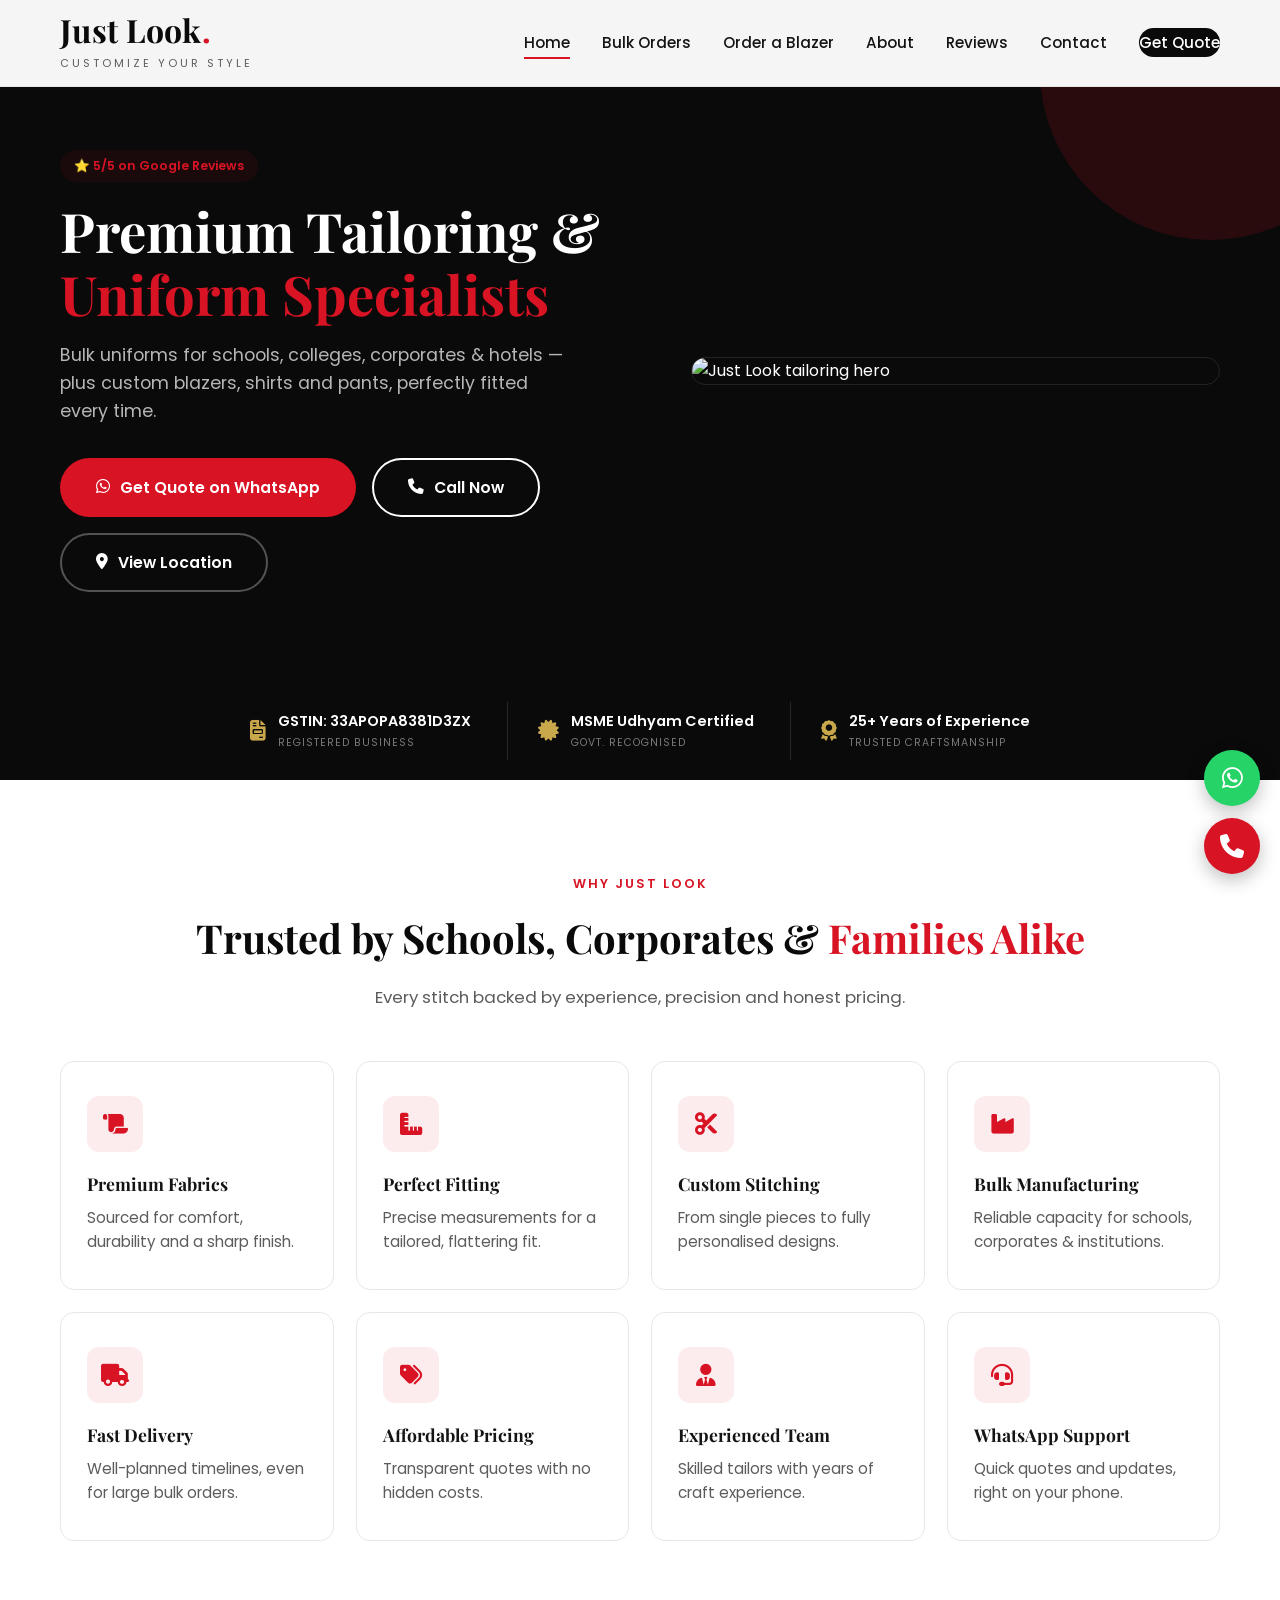
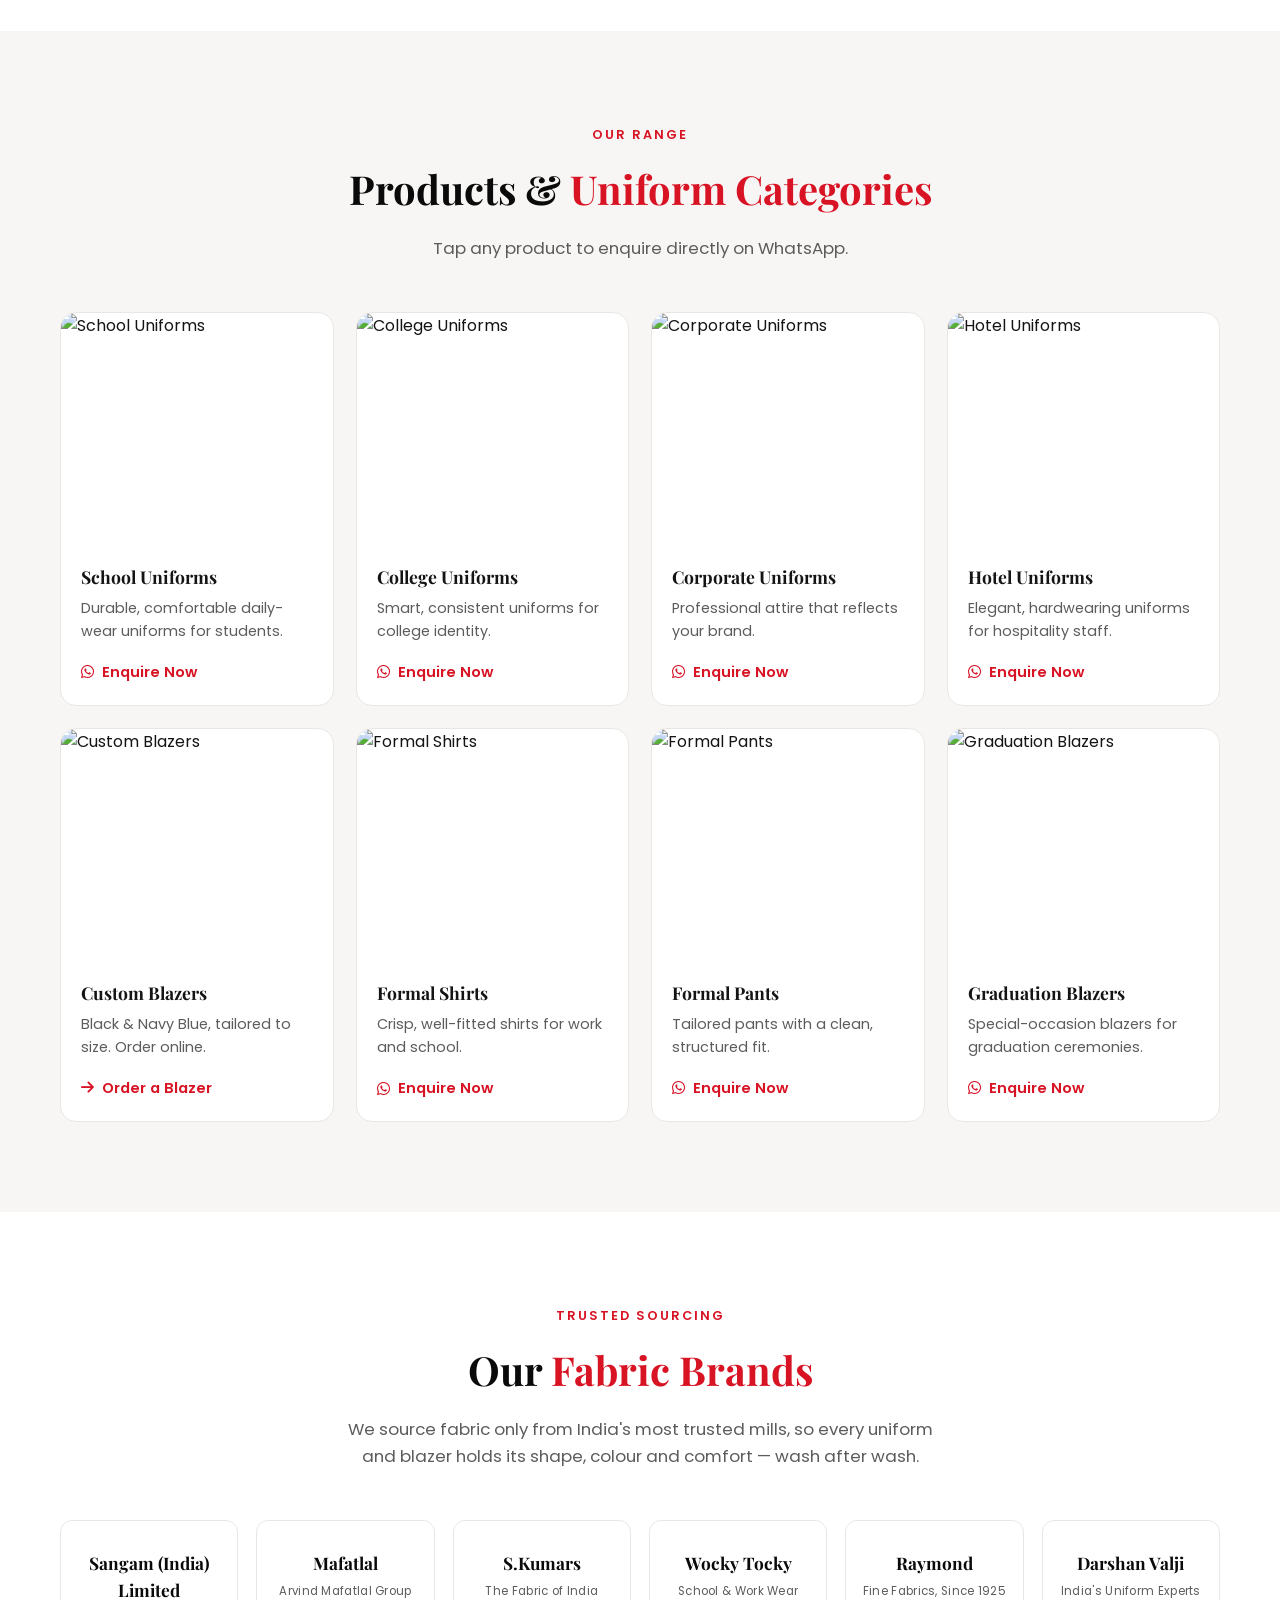
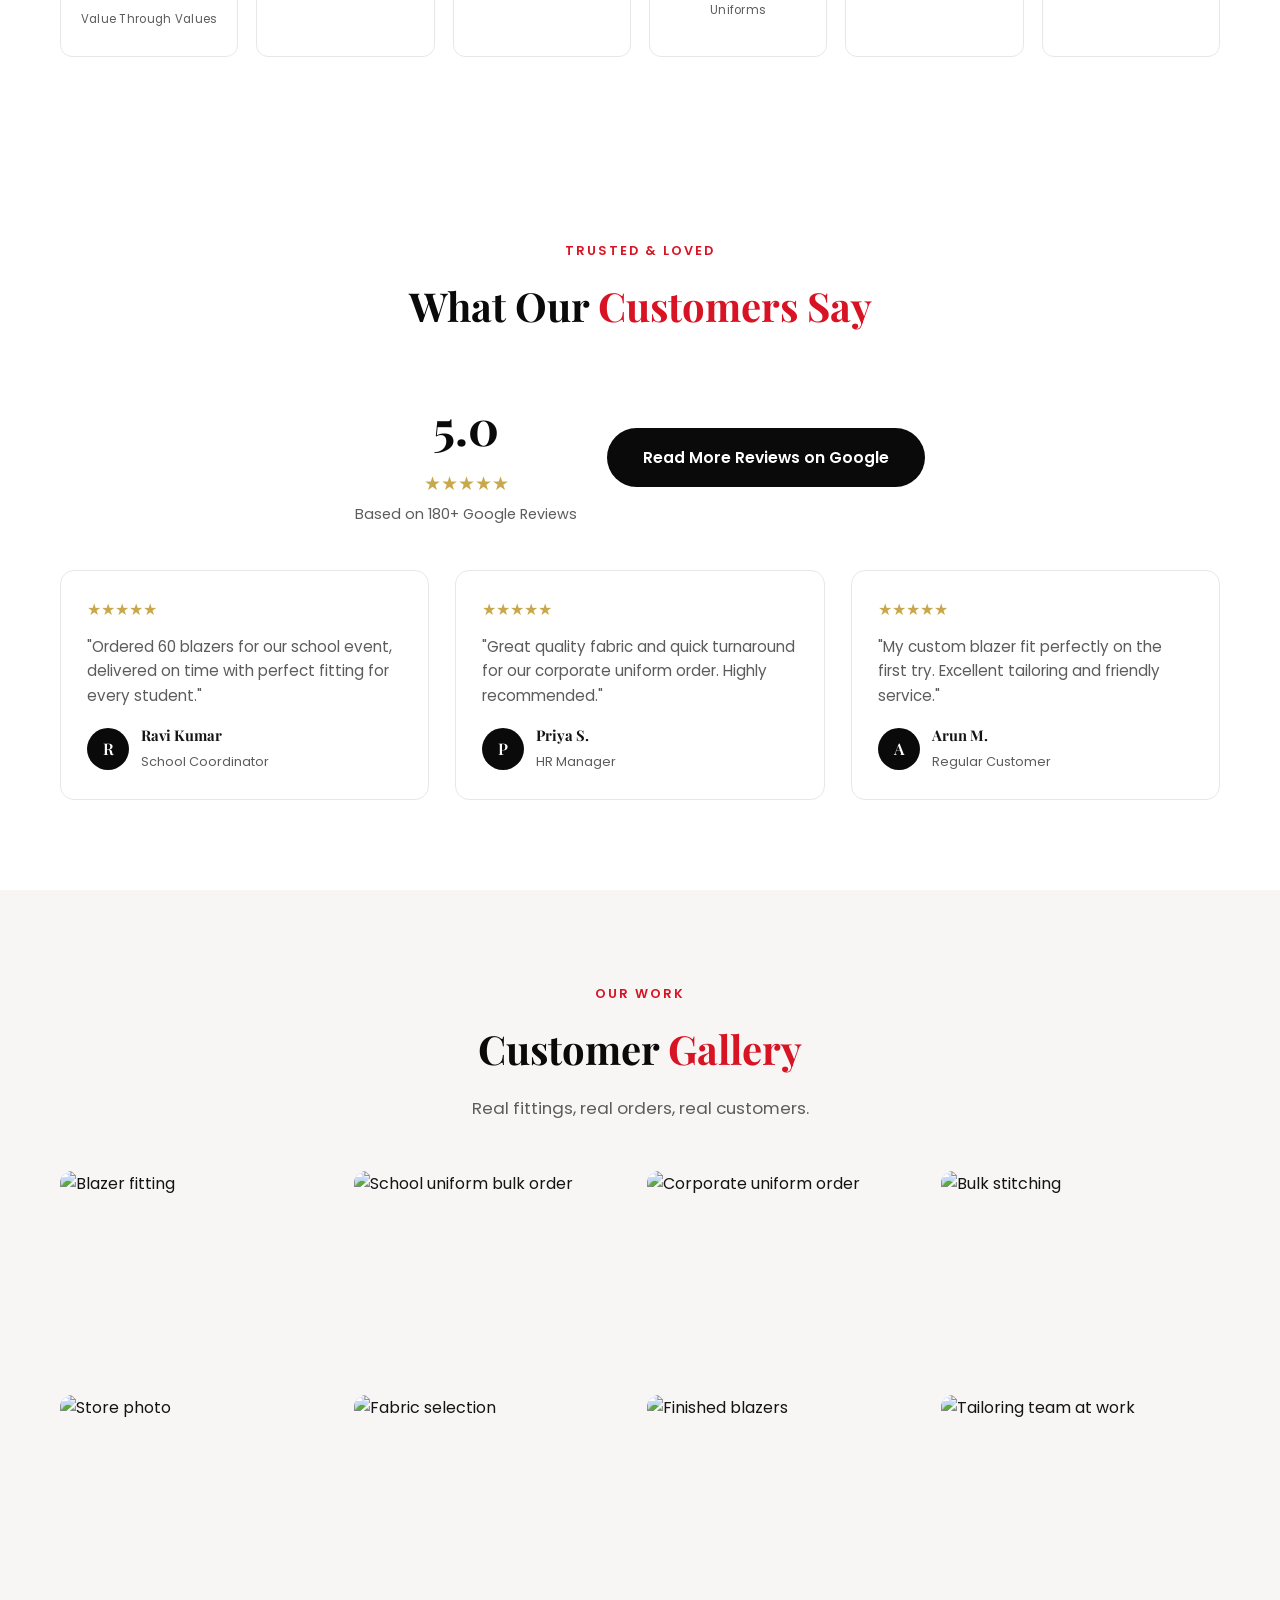
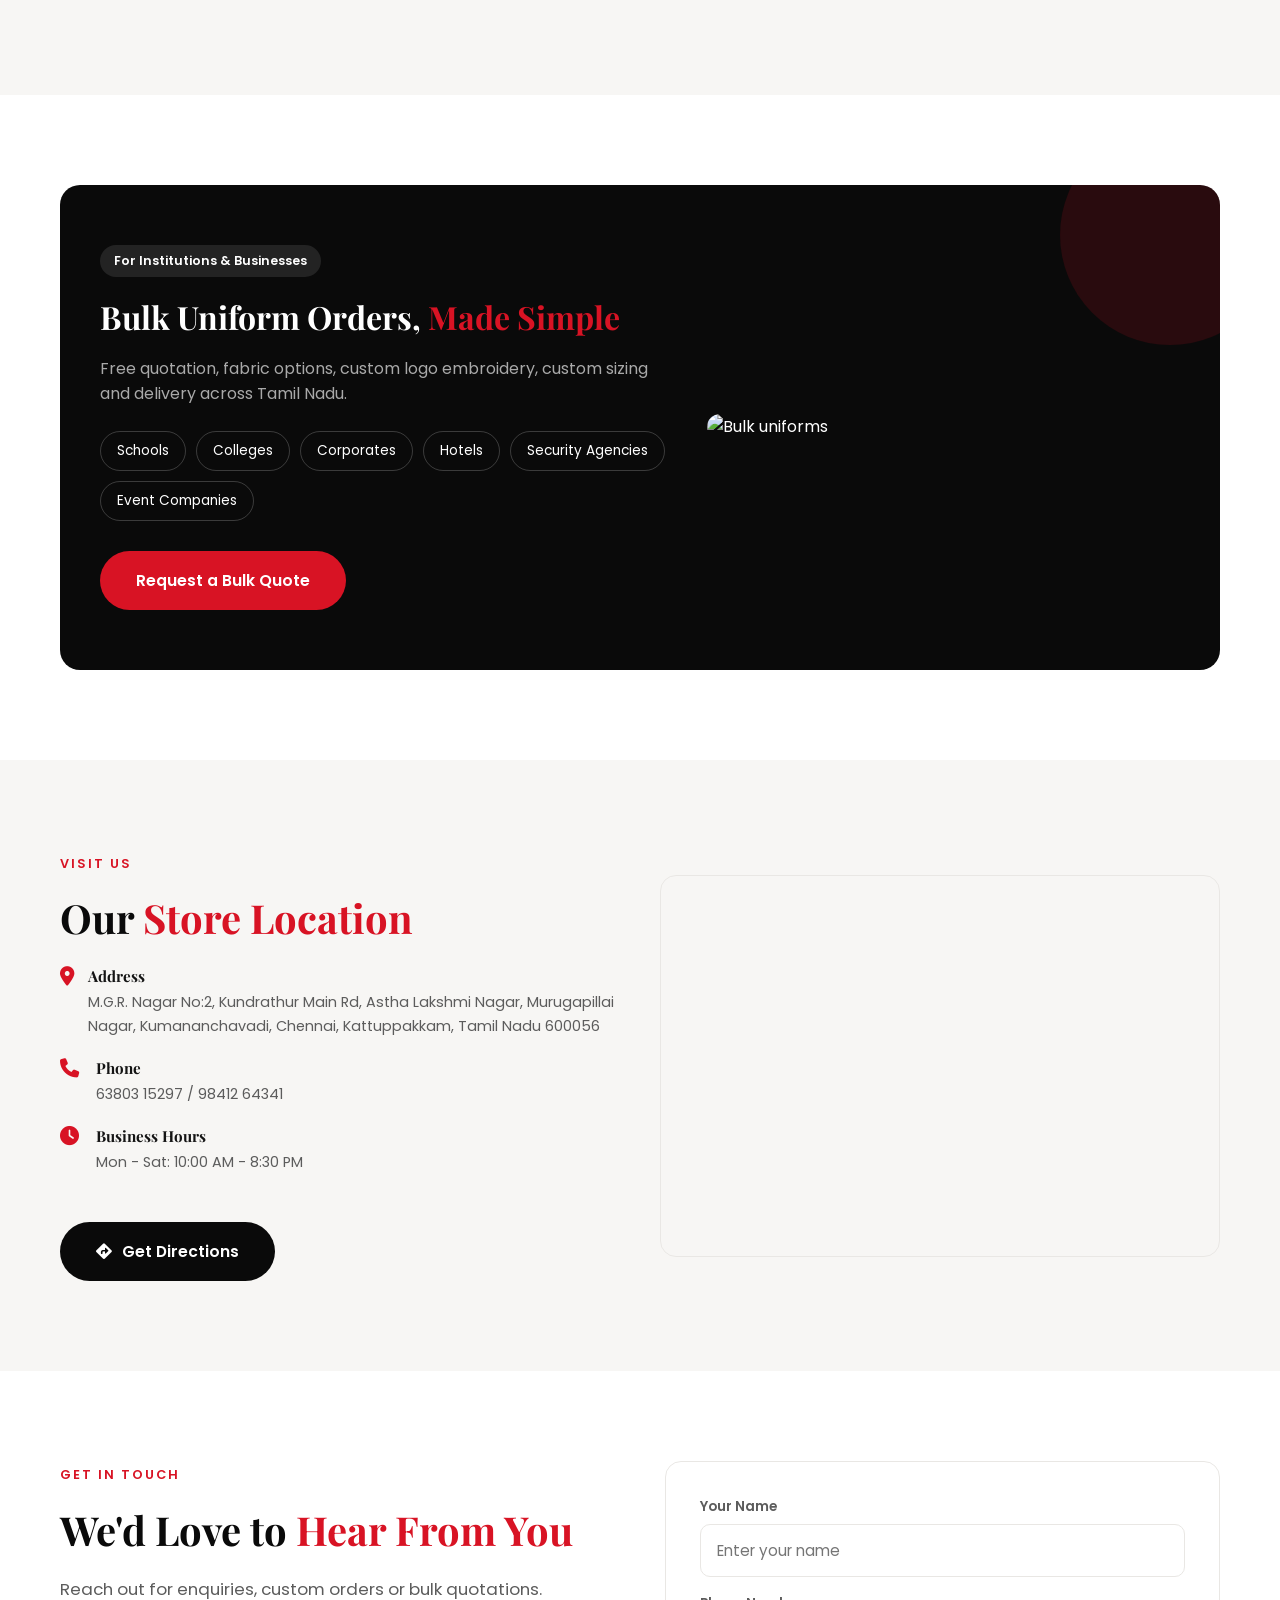
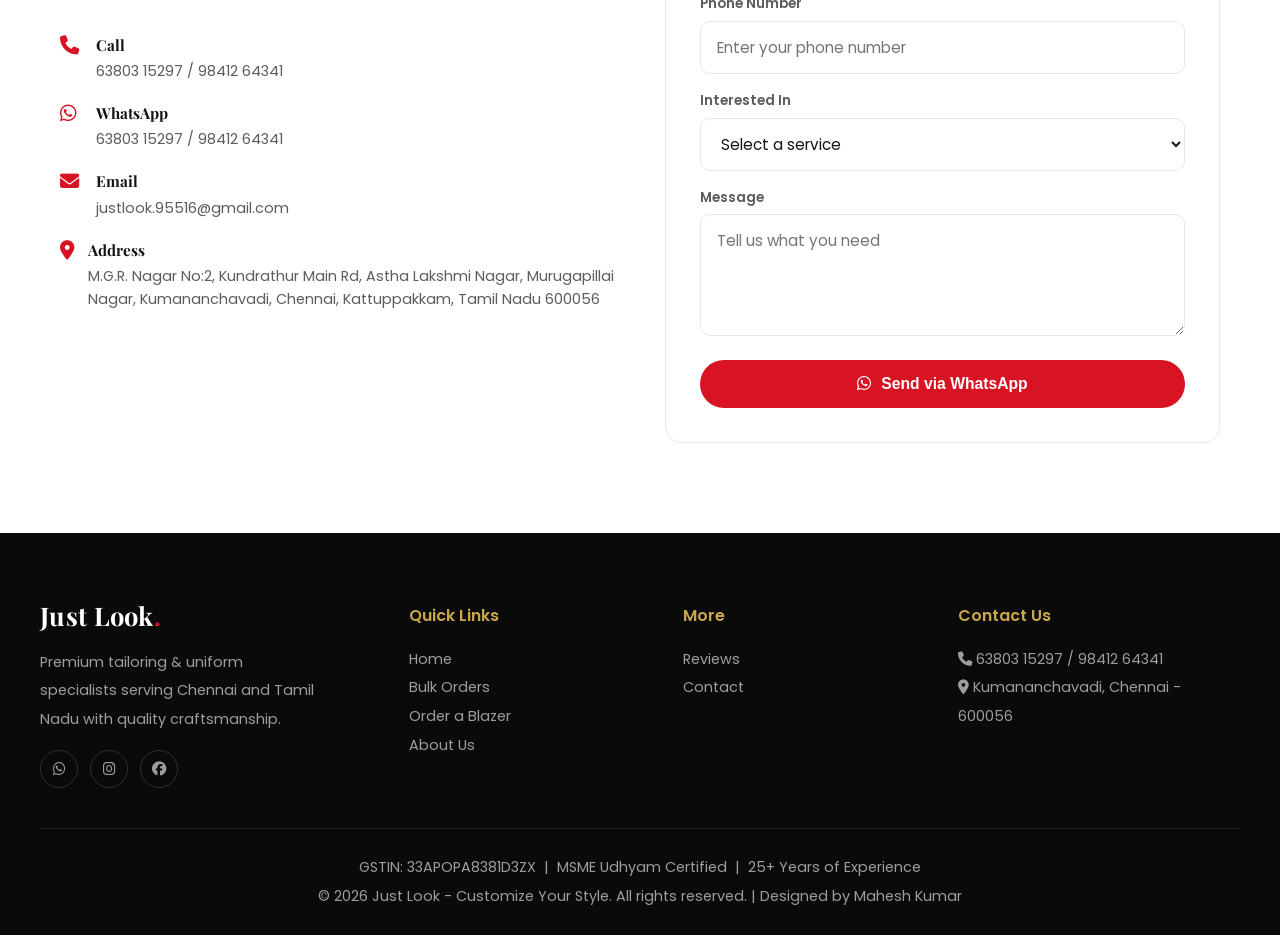
==== commit acb9ccea: "Add files via upload" ====
--- a/index.html
+++ b/index.html
@@ -1,1176 +1,395 @@
 <!DOCTYPE html>
 <html lang="en">
 <head>
-  <meta charset="UTF-8">
-  <meta name="viewport" content="width=device-width, initial-scale=1.0">
-  <title>Just Look | Men's Fashion Store in Mangadu, Chennai — Blazers, Shirts & More</title>
-  <meta name="description" content="Just Look, Mangadu — Chennai's stylish destination for men's blazers, shirts, ethnic wear and trendy fashion. Visit our store in Mangadu or enquire on WhatsApp.">
-  <meta name="keywords" content="Just Look Mangadu, men's clothing store Mangadu, blazers Chennai, men's fashion store Mangadu, readymade garments Mangadu">
-  <meta property="og:title" content="Just Look | Men's Fashion Store in Mangadu, Chennai">
-  <meta property="og:description" content="Blazers, shirts, ethnic wear & trendy men's fashion in Mangadu, Chennai.">
-  <meta property="og:type" content="website">
-
-  <!-- Fonts -->
-  <link rel="preconnect" href="https://fonts.googleapis.com">
-  <link href="https://fonts.googleapis.com/css2?family=Playfair+Display:ital,wght@0,500;0,700;0,900;1,600&family=Poppins:wght@300;400;500;600;700&display=swap" rel="stylesheet">
-  <!-- Font Awesome -->
-  <link rel="stylesheet" href="https://cdnjs.cloudflare.com/ajax/libs/font-awesome/6.5.1/css/all.min.css">
-  <!-- AOS -->
-  <link href="https://unpkg.com/aos@2.3.1/dist/aos.css" rel="stylesheet">
-
-  <style>
-    /* ============================================================
-       JUST LOOK — Mangadu, Chennai
-       Theme: Dark Grey / Copper / White
-       ============================================================ */
-    :root {
-      --bg: #1c1c1e;            /* dark grey base */
-      --bg-deep: #141416;       /* deeper panels */
-      --bg-card: #242427;       /* card surface */
-      --copper: #b87333;        /* primary accent */
-      --copper-light: #d9985f;  /* hover / highlights */
-      --copper-soft: rgba(184, 115, 51, 0.14);
-      --white: #f6f4f1;         /* warm white text */
-      --grey-text: #9c9a96;     /* muted text */
-      --border: rgba(246, 244, 241, 0.09);
-      --shadow: 0 18px 45px rgba(0, 0, 0, 0.45);
-      --nav-h: 72px;
-    }
-
-    * { margin: 0; padding: 0; box-sizing: border-box; }
-    html { scroll-behavior: smooth; scroll-padding-top: var(--nav-h); }
-    body {
-      background: var(--bg);
-      color: var(--white);
-      font-family: 'Poppins', sans-serif;
-      font-weight: 300;
-      overflow-x: hidden;
-      line-height: 1.7;
-    }
-    img { max-width: 100%; display: block; }
-    a { text-decoration: none; color: inherit; }
-    ::selection { background: var(--copper); color: var(--white); }
-
-    h1, h2, h3 { font-family: 'Playfair Display', serif; font-weight: 700; line-height: 1.2; }
-
-    .section { padding: 100px 6vw; position: relative; }
-    .section-tag {
-      display: inline-flex; align-items: center; gap: 12px;
-      color: var(--copper-light); font-size: 0.78rem; font-weight: 500;
-      letter-spacing: 4px; text-transform: uppercase; margin-bottom: 14px;
-    }
-    .section-tag::before { content: ''; width: 34px; height: 1px; background: var(--copper); }
-    .section-title { font-size: clamp(1.9rem, 4vw, 3rem); margin-bottom: 18px; }
-    .section-title em { color: var(--copper-light); font-style: italic; }
-    .section-sub { color: var(--grey-text); max-width: 560px; font-size: 0.95rem; }
-
-    /* ---------- Preloader ---------- */
-    #preloader {
-      position: fixed; inset: 0; background: var(--bg-deep);
-      display: flex; flex-direction: column; align-items: center; justify-content: center;
-      z-index: 100000; transition: opacity 0.7s ease, visibility 0.7s;
-    }
-    #preloader.hidden { opacity: 0; visibility: hidden; }
-    .loader-logo {
-      font-family: 'Playfair Display', serif; font-size: 2rem; letter-spacing: 6px;
-      color: var(--white); text-transform: uppercase;
-    }
-    .loader-logo span { color: var(--copper); }
-    .loader-bar {
-      width: 160px; height: 2px; background: var(--border); margin-top: 22px;
-      overflow: hidden; border-radius: 2px;
-    }
-    .loader-bar::after {
-      content: ''; display: block; width: 40%; height: 100%; background: var(--copper);
-      animation: loadslide 1.1s ease-in-out infinite;
-    }
-    @keyframes loadslide { 0% { transform: translateX(-100%);} 100% { transform: translateX(420%);} }
-
-    /* ---------- Custom Cursor ---------- */
-    .custom-cursor {
-      position: fixed; width: 34px; height: 34px; border: 1.5px solid var(--copper);
-      border-radius: 50%; pointer-events: none; z-index: 99999;
-      transform: translate(-50%, -50%); transition: transform 0.12s ease, background 0.2s;
-      mix-blend-mode: difference;
-    }
-    .cursor-dot {
-      position: fixed; width: 5px; height: 5px; background: var(--copper-light);
-      border-radius: 50%; pointer-events: none; z-index: 99999;
-      transform: translate(-50%, -50%);
-    }
-    .custom-cursor.grow { transform: translate(-50%, -50%) scale(1.7); background: rgba(184,115,51,0.15); }
-    @media (hover: none) { .custom-cursor, .cursor-dot { display: none; } }
-
-    /* Cards/sections were fading in only once scrolled into view, which read as
-       "loading" on first visit (especially noticeable on mobile). Show content
-       immediately; keep AOS loaded but stripped of its hide-until-scroll effect. */
-    [data-aos] {
-      opacity: 1 !important;
-      transform: none !important;
-      transition: none !important;
-      pointer-events: auto !important;
-    }
-
-    /* ---------- Navbar ---------- */
-    .navbar {
-      position: fixed; top: 0; left: 0; width: 100%; height: var(--nav-h);
-      display: flex; align-items: center; justify-content: space-between;
-      padding: 0 6vw; z-index: 1001;
-      background: rgba(20, 20, 22, 0.6); backdrop-filter: blur(14px);
-      -webkit-backdrop-filter: blur(14px);
-      border-bottom: 1px solid transparent; transition: background 0.3s, border-color 0.3s;
-    }
-    .navbar.scrolled { background: rgba(20, 20, 22, 0.92); border-color: var(--border); }
-    .nav-logo {
-      font-family: 'Playfair Display', serif; font-size: 1.45rem; font-weight: 900;
-      letter-spacing: 3px; text-transform: uppercase;
-    }
-    .nav-logo span { color: var(--copper); }
-    .nav-logo { flex-shrink: 0; }
-    .nav-logo small { display: block; font-family: 'Poppins'; font-weight: 500;
-      letter-spacing: 0.6px; color: var(--copper-light); margin-top: 2px;
-      font-size: clamp(0.38rem, 1vw, 0.52rem); white-space: nowrap;
-      overflow: hidden; text-overflow: ellipsis; max-width: 230px; }
-    .nav-links { display: flex; gap: 26px; list-style: none; flex-shrink: 1; }
-    .nav-links a {
-      font-size: 0.82rem; font-weight: 400; letter-spacing: 1.5px; text-transform: uppercase;
-      color: var(--white); position: relative; padding: 4px 0; transition: color 0.25s;
-      white-space: nowrap;
-    }
-    .nav-links a::after {
-      content: ''; position: absolute; left: 0; bottom: 0; width: 0; height: 1px;
-      background: var(--copper); transition: width 0.3s ease;
-    }
-    .nav-links a:hover { color: var(--copper-light); }
-    .nav-links a:hover::after { width: 100%; }
-    .nav-cta {
-      border: 1px solid var(--copper); color: var(--copper-light) !important;
-      padding: 9px 22px !important; border-radius: 40px; transition: all 0.3s !important;
-      white-space: nowrap; flex-shrink: 0;
-    }
-    .nav-cta:hover { background: var(--copper); color: var(--white) !important; }
-    .nav-cta::after { display: none; }
-
-    .hamburger {
-      display: none; flex-direction: column; gap: 5px; cursor: pointer;
-      z-index: 1002; position: relative; padding: 8px;
-    }
-    .hamburger span { width: 26px; height: 2px; background: var(--white); transition: 0.35s; border-radius: 2px; }
-    .hamburger.active span:nth-child(1) { transform: translateY(7px) rotate(45deg); }
-    .hamburger.active span:nth-child(2) { opacity: 0; }
-    .hamburger.active span:nth-child(3) { transform: translateY(-7px) rotate(-45deg); }
-
-    /* ---------- Hero ---------- */
-    .hero { min-height: 100vh; display: flex; align-items: center; justify-content: center;
-      text-align: center; position: relative; overflow: hidden; }
-
-    /* ---------- Cinematic Hero Background (parallax) ---------- */
-    .hero-bg-parallax {
-      position: absolute; inset: -6% -6% -12% -6%; z-index: 0;
-      overflow: hidden; will-change: transform; pointer-events: none;
-    }
-    .hero-bg-zoom {
-      position: absolute; inset: -6%;
-      animation: heroKenBurns 26s ease-in-out infinite alternate;
-    }
-    .hero-bg-img {
-      width: 100%; height: 100%; object-fit: cover; object-position: center 34%;
-      filter: brightness(0.68) saturate(1.12) contrast(1.06);
-    }
-    @keyframes heroKenBurns {
-      0%   { transform: scale(1.06) translate(0, 0); }
-      100% { transform: scale(1.2) translate(-2%, -1.5%); }
-    }
-    @media (prefers-reduced-motion: reduce) {
-      .hero-bg-zoom { animation: none; transform: scale(1.1); }
-    }
-    .hero-overlay {
-      position: absolute; inset: 0; z-index: 1; pointer-events: none;
-      background:
-        linear-gradient(180deg, rgba(20,20,22,0.65) 0%, rgba(20,20,22,0.4) 32%, rgba(20,20,22,0.45) 66%, var(--bg) 100%),
-        radial-gradient(ellipse at center, rgba(20,20,22,0.18) 25%, rgba(20,20,22,0.6) 100%);
-    }
-    .hero-content { position: relative; z-index: 2; padding: 120px 20px 80px; max-width: 900px; }
-    .hero-eyebrow {
-      display: inline-flex; align-items: center; gap: 10px;
-      font-size: 0.75rem; letter-spacing: 6px; text-transform: uppercase;
-      color: var(--copper-light); margin-bottom: 20px; font-weight: 600;
-      opacity: 0; animation: riseIn 1s ease 0.3s forwards;
-      background: rgba(20,20,22,0.55); border: 1px solid rgba(217,152,95,0.35);
-      padding: 9px 20px; border-radius: 40px; backdrop-filter: blur(6px);
-      -webkit-backdrop-filter: blur(6px);
-      text-shadow: 0 2px 10px rgba(0,0,0,0.6);
-    }
-    .hero h1 {
-      font-size: clamp(2.6rem, 8vw, 5.2rem); font-weight: 900; letter-spacing: 2px;
-      text-transform: uppercase; opacity: 0; animation: riseIn 1s ease 0.5s forwards;
-      text-shadow: 0 6px 28px rgba(0,0,0,0.85), 0 2px 10px rgba(0,0,0,0.7);
-    }
-    .hero h1 span {
-      color: #f0c68a; font-style: italic; text-transform: none; letter-spacing: 0;
-      text-shadow: 0 6px 28px rgba(0,0,0,0.9), 0 2px 12px rgba(0,0,0,0.75), 0 0 46px rgba(0,0,0,0.55);
-    }
-    .hero-line {
-      width: 70px; height: 1px; background: var(--copper); margin: 26px auto;
-      opacity: 0; animation: riseIn 1s ease 0.7s forwards;
-    }
-    .hero p {
-      color: #e4e1db; font-size: 1rem; max-width: 540px; margin: 0 auto 38px;
-      opacity: 0; animation: riseIn 1s ease 0.85s forwards;
-      text-shadow: 0 3px 14px rgba(0,0,0,0.85), 0 1px 6px rgba(0,0,0,0.7);
-    }
-    .hero-btns { display: flex; gap: 16px; justify-content: center; flex-wrap: wrap;
-      opacity: 0; animation: riseIn 1s ease 1s forwards; }
-    @keyframes riseIn { from { opacity: 0; transform: translateY(28px);} to { opacity: 1; transform: translateY(0);} }
-
-    .btn {
-      display: inline-flex; align-items: center; gap: 10px; padding: 14px 34px;
-      border-radius: 50px; font-size: 0.85rem; font-weight: 500; letter-spacing: 1.5px;
-      text-transform: uppercase; transition: all 0.35s ease; border: 1px solid var(--copper);
-    }
-    .btn-solid { background: var(--copper); color: var(--white); }
-    .btn-solid:hover { background: var(--copper-light); border-color: var(--copper-light);
-      transform: translateY(-3px); box-shadow: 0 12px 28px rgba(184,115,51,0.35); }
-    .btn-ghost { color: var(--copper-light); background: transparent; }
-    .btn-ghost:hover { background: var(--copper-soft); transform: translateY(-3px); }
-
-    .scroll-hint {
-      position: absolute; bottom: 28px; left: 50%; transform: translateX(-50%);
-      z-index: 2; color: var(--grey-text); font-size: 0.7rem; letter-spacing: 3px;
-      text-transform: uppercase; display: flex; flex-direction: column; align-items: center; gap: 8px;
-    }
-    .scroll-hint i { color: var(--copper); animation: bob 1.6s ease-in-out infinite; }
-    @keyframes bob { 0%,100% { transform: translateY(0);} 50% { transform: translateY(8px);} }
-
-    /* ---------- Marquee strip ---------- */
-    .marquee {
-      background: var(--copper); overflow: hidden; padding: 13px 0;
-      transform: rotate(-1.2deg) scale(1.02); margin: -8px 0;
-      position: relative; z-index: 2;
-    }
-    .marquee-track {
-      display: flex; gap: 48px; white-space: nowrap; width: max-content;
-      animation: marquee 22s linear infinite;
-      font-size: 0.8rem; font-weight: 600; letter-spacing: 3px; text-transform: uppercase; color: #1c1c1e;
-    }
-    .marquee-track i { margin-right: 10px; }
-    @keyframes marquee { from { transform: translateX(0);} to { transform: translateX(-50%);} }
-
-    /* ---------- About ---------- */
-    .about-wrap { display: grid; grid-template-columns: 1.1fr 1fr; gap: 60px; align-items: center; }
-    .about-visual {
-      position: relative; border-radius: 14px; overflow: hidden; min-height: 420px;
-      background:
-        linear-gradient(135deg, rgba(184,115,51,0.25), transparent 55%),
-        linear-gradient(315deg, rgba(217,152,95,0.15), transparent 50%),
-        var(--bg-card);
-      border: 1px solid var(--border); display: flex; align-items: center; justify-content: center;
-      box-shadow: var(--shadow);
-    }
-    /* Replace this placeholder with a Cloudinary shop photo:
-       <img src="https://res.cloudinary.com/dt97offnl/image/upload/..." alt="Just Look store"> */
-    .about-visual .placeholder-icon { font-size: 5rem; color: var(--copper); opacity: 0.5; }
-    .about-visual .frame {
-      position: absolute; inset: 18px; border: 1px solid rgba(184,115,51,0.4); border-radius: 10px;
-      pointer-events: none;
-    }
-    .about-stats { display: grid; grid-template-columns: repeat(3, 1fr); gap: 14px; margin-top: 40px; }
-    .stat-card {
-      background: var(--bg-card); border: 1px solid var(--border); border-radius: 12px;
-      padding: 22px 14px; text-align: center; transition: transform 0.3s, border-color 0.3s;
-    }
-    .stat-card:hover { transform: translateY(-5px); border-color: var(--copper); }
-    .stat-card h3 { color: var(--copper-light); font-size: 1.9rem; }
-    .stat-card p { color: var(--grey-text); font-size: 0.72rem; letter-spacing: 1.5px; text-transform: uppercase; margin-top: 4px; }
-
-    /* ---------- Collections ---------- */
-    .collections { background: var(--bg-deep); }
-    .collection-grid {
-      display: grid; grid-template-columns: repeat(auto-fit, minmax(255px, 1fr));
-      gap: 22px; margin-top: 55px;
-    }
-    .collection-card {
-      position: relative; border-radius: 14px; overflow: hidden; min-height: 340px;
-      background: var(--bg-card); border: 1px solid var(--border);
-      display: flex; flex-direction: column; justify-content: flex-end;
-      padding: 26px; transition: transform 0.4s ease, border-color 0.4s, box-shadow 0.4s;
-    }
-    .collection-card::before {
-      content: ''; position: absolute; inset: 0; opacity: 0.85; transition: opacity 0.4s;
-    }
-    .collection-card:nth-child(1)::before { background: linear-gradient(160deg, rgba(184,115,51,0.5), rgba(28,28,30,0.95) 70%); }
-    .collection-card:nth-child(2)::before { background: linear-gradient(160deg, rgba(120,80,160,0.45), rgba(28,28,30,0.95) 70%); }
-    .collection-card:nth-child(3)::before { background: linear-gradient(160deg, rgba(190,60,90,0.45), rgba(28,28,30,0.95) 70%); }
-    .collection-card:nth-child(4)::before { background: linear-gradient(160deg, rgba(40,130,140,0.45), rgba(28,28,30,0.95) 70%); }
-    .collection-card:nth-child(5)::before { background: linear-gradient(160deg, rgba(200,150,50,0.45), rgba(28,28,30,0.95) 70%); }
-    .collection-card:nth-child(6)::before { background: linear-gradient(160deg, rgba(90,110,190,0.45), rgba(28,28,30,0.95) 70%); }
-    .collection-card:hover { transform: translateY(-8px); border-color: var(--copper); box-shadow: var(--shadow); }
-    .collection-icon {
-      position: absolute; top: 26px; left: 26px; width: 54px; height: 54px;
-      display: flex; align-items: center; justify-content: center;
-      background: rgba(246,244,241,0.07); border: 1px solid var(--border);
-      border-radius: 50%; font-size: 1.3rem; color: var(--copper-light);
-      backdrop-filter: blur(6px); z-index: 1;
-    }
-    .collection-card h3 { position: relative; z-index: 1; font-size: 1.35rem; margin-bottom: 6px; }
-    .collection-card p { position: relative; z-index: 1; color: var(--grey-text); font-size: 0.85rem; }
-    .collection-card .card-link {
-      position: relative; z-index: 1; margin-top: 16px; color: var(--copper-light);
-      font-size: 0.78rem; letter-spacing: 2px; text-transform: uppercase; font-weight: 500;
-      display: inline-flex; align-items: center; gap: 8px; transition: gap 0.3s;
-    }
-    .collection-card:hover .card-link { gap: 14px; }
-
-    /* ---------- Gallery ---------- */
-    .gallery-grid {
-      display: grid; grid-template-columns: repeat(auto-fill, minmax(230px, 1fr));
-      gap: 16px; margin-top: 55px;
-    }
-    .gallery-item {
-      aspect-ratio: 3/4; border-radius: 12px; overflow: hidden; cursor: pointer;
-      position: relative; border: 1px solid var(--border);
-      background: var(--bg-card);
-      display: flex; align-items: center; justify-content: center;
-      transition: transform 0.35s, border-color 0.35s;
-    }
-    .gallery-item:nth-child(odd) { background: linear-gradient(150deg, rgba(184,115,51,0.2), var(--bg-card) 65%); }
-    .gallery-item:nth-child(3n) { background: linear-gradient(150deg, rgba(120,80,160,0.18), var(--bg-card) 65%); }
-    .gallery-item:hover { transform: scale(1.03); border-color: var(--copper); }
-    .gallery-item img { width: 100%; height: 100%; object-fit: cover; }
-    .gallery-item .ph {
-      display: flex; flex-direction: column; align-items: center; gap: 10px;
-      color: var(--grey-text); font-size: 0.75rem; letter-spacing: 2px; text-transform: uppercase;
-    }
-    .gallery-item .ph i { font-size: 2rem; color: var(--copper); opacity: 0.6; }
-
-    .lightbox {
-      display: none; position: fixed; inset: 0; background: rgba(10,10,12,0.94);
-      z-index: 10000; align-items: center; justify-content: center;
-    }
-    .lightbox.active { display: flex; }
-    .lightbox img { max-width: 90vw; max-height: 85vh; border-radius: 10px; }
-    .lightbox-close {
-      position: absolute; top: 18px; right: 26px; font-size: 2.6rem; color: var(--white);
-      background: none; border: none; cursor: pointer; line-height: 1;
-    }
-    .lightbox-prev, .lightbox-next {
-      position: absolute; top: 50%; transform: translateY(-50%);
-      background: rgba(246,244,241,0.08); border: 1px solid var(--border); color: var(--white);
-      width: 46px; height: 46px; border-radius: 50%; font-size: 1.1rem; cursor: pointer;
-      transition: background 0.25s;
-    }
-    .lightbox-prev:hover, .lightbox-next:hover { background: var(--copper); }
-    .lightbox-prev { left: 18px; } .lightbox-next { right: 18px; }
-
-    /* ---------- Enquiry Popup ---------- */
-    .enquiry-popup-overlay {
-      display: none; position: fixed; inset: 0; z-index: 10500;
-      background: rgba(8,8,10,0.78); backdrop-filter: blur(6px);
-      -webkit-backdrop-filter: blur(6px);
-      align-items: center; justify-content: center; padding: 20px;
-    }
-    .enquiry-popup-overlay.active { display: flex; }
-    .enquiry-popup {
-      position: relative; width: 100%; max-width: 780px; max-height: 92vh;
-      overflow-y: auto;
-      background: var(--bg-card);
-      border-radius: 16px; box-shadow: 0 30px 70px rgba(0,0,0,0.6);
-      opacity: 0; transform: translateY(24px) scale(0.97);
-      transition: opacity 0.4s ease, transform 0.4s ease;
-    }
-    .enquiry-popup-overlay.active .enquiry-popup { opacity: 1; transform: translateY(0) scale(1); }
-
-    .enquiry-popup-header {
-      display: flex; align-items: center; justify-content: space-between;
-      background: linear-gradient(100deg, var(--copper), var(--copper-light));
-      padding: 16px 20px; border-radius: 16px 16px 0 0;
-    }
-    .enquiry-popup-header-title {
-      display: flex; align-items: center; gap: 10px;
-      color: var(--bg-deep); font-weight: 700; font-size: 1.05rem; letter-spacing: 0.5px;
-      text-transform: uppercase;
-    }
-    .enquiry-popup-close {
-      width: 32px; height: 32px; flex-shrink: 0; border-radius: 50%;
-      border: none; background: rgba(20,20,22,0.25); color: var(--bg-deep);
-      font-size: 1.3rem; line-height: 1; cursor: pointer;
-      display: flex; align-items: center; justify-content: center; transition: background 0.25s;
-    }
-    .enquiry-popup-close:hover { background: rgba(20,20,22,0.45); }
-
-    .enquiry-popup-body { display: grid; grid-template-columns: 1.05fr 0.95fr; }
-
-    /* ----- Left: form ----- */
-    .enquiry-popup-form { padding: 28px 28px 30px; }
-    .epf-group { margin-bottom: 16px; }
-    .epf-group label {
-      display: block; font-size: 0.72rem; font-weight: 600; letter-spacing: 1.5px;
-      text-transform: uppercase; color: var(--copper-light); margin-bottom: 7px;
-    }
-    .epf-group label .req { color: #e0654f; }
-    .epf-group label .opt { color: var(--grey-text); font-weight: 400; text-transform: none; letter-spacing: 0; }
-    .epf-group input, .epf-group select {
-      width: 100%; padding: 12px 14px; border-radius: 8px;
-      background: var(--bg); border: 1px solid var(--border); color: var(--white);
-      font-family: 'Poppins'; font-size: 0.9rem; outline: none; transition: border-color 0.25s;
-    }
-    .epf-group input::placeholder { color: var(--grey-text); }
-    .epf-group input:focus, .epf-group select:focus { border-color: var(--copper); }
-    .epf-phone { display: flex; }
-    .epf-phone-prefix {
-      display: flex; align-items: center; gap: 6px; padding: 0 12px;
-      background: var(--bg-deep); border: 1px solid var(--border); border-right: none;
-      border-radius: 8px 0 0 8px; color: var(--grey-text); font-size: 0.85rem; font-weight: 600;
-    }
-    .epf-phone input { border-radius: 0 8px 8px 0; }
-    .epf-send-btn {
-      width: 100%; margin-top: 6px; border: none; cursor: pointer;
-      display: flex; align-items: center; justify-content: center; gap: 10px;
-      padding: 14px; border-radius: 10px; font-size: 0.92rem; font-weight: 700;
-      letter-spacing: 1px; text-transform: uppercase; color: #fff;
-      background: linear-gradient(100deg, #23c15e, #1aa650);
-      transition: transform 0.25s, box-shadow 0.25s;
-    }
-    .epf-send-btn:hover { transform: translateY(-2px); box-shadow: 0 12px 26px rgba(35,193,94,0.3); }
-
-    /* ----- Right: brand panel ----- */
-    .enquiry-popup-brand {
-      background: linear-gradient(165deg, var(--bg-deep), #101012);
-      border-radius: 0 0 16px 0; padding: 30px 26px; text-align: center;
-      border-left: 1px solid var(--border);
-    }
-    .epb-logo {
-      width: 64px; height: 64px; margin: 0 auto 14px; border-radius: 14px;
-      background: var(--bg); border: 1px solid rgba(217,152,95,0.4);
-      display: flex; align-items: center; justify-content: center;
-      font-family: 'Playfair Display', serif; font-weight: 900; font-size: 1.3rem;
-      color: var(--copper-light); letter-spacing: 0;
-    }
-    .epb-name {
-      font-family: 'Playfair Display', serif; font-weight: 900; font-size: 1.25rem;
-      letter-spacing: 2px; text-transform: uppercase; color: var(--white);
-    }
-    .epb-name span { color: var(--copper); }
-    .epb-sub {
-      font-size: 0.65rem; letter-spacing: 3px; color: var(--grey-text);
-      text-transform: uppercase; margin-top: 2px; margin-bottom: 18px;
-    }
-    .epb-divider { width: 46px; height: 2px; background: var(--copper); margin: 0 auto 18px; }
-    .epb-heading { font-family: 'Playfair Display', serif; font-weight: 900; font-size: 1.35rem;
-      line-height: 1.35; color: var(--white); text-transform: uppercase; margin-bottom: 20px; }
-    .epb-heading em { color: var(--copper-light); font-style: normal; display: block; }
-    .epb-label {
-      font-size: 0.68rem; letter-spacing: 2px; color: var(--copper-light);
-      text-transform: uppercase; font-weight: 600; margin-bottom: 14px;
-    }
-    .epb-checklist { list-style: none; text-align: left; display: flex; flex-direction: column; gap: 10px; }
-    .epb-checklist li { display: flex; align-items: center; gap: 10px; font-size: 0.85rem; color: var(--white); }
-    .epb-checklist i {
-      width: 18px; height: 18px; border-radius: 50%; background: var(--copper);
-      color: var(--bg-deep); font-size: 0.62rem; flex-shrink: 0;
-      display: flex; align-items: center; justify-content: center;
-    }
-
-    @media (max-width: 700px) {
-      .enquiry-popup-body { grid-template-columns: 1fr; }
-      .enquiry-popup-brand { border-left: none; border-top: 1px solid var(--border); border-radius: 0 0 16px 16px; }
-      .enquiry-popup { max-width: 440px; }
-    }
-
-    /* ---------- Why Us ---------- */
-    .why-grid { display: grid; grid-template-columns: repeat(auto-fit, minmax(240px, 1fr)); gap: 20px; margin-top: 55px; }
-    .why-card {
-      background: var(--bg-card); border: 1px solid var(--border); border-radius: 14px;
-      padding: 34px 26px; transition: transform 0.3s, border-color 0.3s;
-    }
-    .why-card:hover { transform: translateY(-6px); border-color: var(--copper); }
-    .why-card i {
-      font-size: 1.5rem; color: var(--copper-light); width: 52px; height: 52px;
-      display: flex; align-items: center; justify-content: center;
-      background: var(--copper-soft); border-radius: 12px; margin-bottom: 20px;
-    }
-    .why-card h3 { font-size: 1.1rem; margin-bottom: 10px; font-family: 'Poppins'; font-weight: 600; }
-    .why-card p { color: var(--grey-text); font-size: 0.87rem; }
-
-    /* ---------- Contact ---------- */
-    .contact { background: var(--bg-deep); }
-    .contact-wrap { display: grid; grid-template-columns: 1fr 1.1fr; gap: 55px; margin-top: 50px; }
-    .contact-info-card {
-      display: flex; gap: 18px; align-items: flex-start; padding: 22px;
-      background: var(--bg-card); border: 1px solid var(--border); border-radius: 12px;
-      margin-bottom: 16px; transition: border-color 0.3s;
-    }
-    .contact-info-card:hover { border-color: var(--copper); }
-    .contact-info-card i {
-      color: var(--copper-light); font-size: 1.15rem; width: 44px; height: 44px; flex-shrink: 0;
-      display: flex; align-items: center; justify-content: center;
-      background: var(--copper-soft); border-radius: 10px;
-    }
-    .contact-info-card h4 { font-family: 'Poppins'; font-weight: 600; font-size: 0.95rem; margin-bottom: 3px; }
-    .contact-info-card p, .contact-info-card a { color: var(--grey-text); font-size: 0.87rem; }
-    .contact-info-card a:hover { color: var(--copper-light); }
-
-    .enquiry-form {
-      background: var(--bg-card); border: 1px solid var(--border); border-radius: 16px;
-      padding: 38px 32px; box-shadow: var(--shadow);
-    }
-    .enquiry-form h3 { margin-bottom: 6px; }
-    .enquiry-form > p { color: var(--grey-text); font-size: 0.85rem; margin-bottom: 26px; }
-    .form-group { margin-bottom: 18px; }
-    .form-group label {
-      display: block; font-size: 0.72rem; letter-spacing: 2px; text-transform: uppercase;
-      color: var(--grey-text); margin-bottom: 8px;
-    }
-    .form-group input, .form-group select, .form-group textarea {
-      width: 100%; background: var(--bg-deep); border: 1px solid var(--border);
-      border-radius: 10px; padding: 13px 16px; color: var(--white);
-      font-family: 'Poppins'; font-size: 0.9rem; outline: none; transition: border-color 0.25s;
-    }
-    .form-group input:focus, .form-group select:focus, .form-group textarea:focus { border-color: var(--copper); }
-    .form-group textarea { resize: vertical; min-height: 100px; }
-    .form-row { display: grid; grid-template-columns: 1fr 1fr; gap: 16px; }
-    .form-submit { width: 100%; justify-content: center; border: none; cursor: pointer; font-family: 'Poppins'; }
-
-    /* ---------- Footer ---------- */
-    footer { background: var(--bg-deep); border-top: 1px solid var(--border); padding: 55px 6vw 26px; }
-    .footer-grid { display: grid; grid-template-columns: 1.4fr 1fr 1fr; gap: 45px; margin-bottom: 40px; }
-    .footer-brand p { color: var(--grey-text); font-size: 0.86rem; margin-top: 14px; max-width: 320px; }
-    .footer-social { display: flex; gap: 12px; margin-top: 22px; }
-    .footer-social a {
-      width: 40px; height: 40px; display: flex; align-items: center; justify-content: center;
-      border: 1px solid var(--border); border-radius: 50%; color: var(--white);
-      transition: all 0.3s;
-    }
-    .footer-social a:hover { background: var(--copper); border-color: var(--copper); transform: translateY(-4px); }
-    footer h4 { font-family: 'Poppins'; font-weight: 600; font-size: 0.85rem; letter-spacing: 2.5px;
-      text-transform: uppercase; color: var(--copper-light); margin-bottom: 18px; }
-    .footer-links { list-style: none; }
-    .footer-links li { margin-bottom: 10px; }
-    .footer-links a { color: var(--grey-text); font-size: 0.87rem; transition: color 0.25s, padding-left 0.25s; }
-    .footer-links a:hover { color: var(--copper-light); padding-left: 6px; }
-    .footer-hours li { color: var(--grey-text); font-size: 0.87rem; margin-bottom: 10px; list-style: none;
-      display: flex; justify-content: space-between; max-width: 240px; }
-    .footer-hours span { color: var(--white); }
-    .footer-bottom {
-      border-top: 1px solid var(--border); padding-top: 22px; text-align: center;
-      color: var(--grey-text); font-size: 0.78rem; letter-spacing: 0.5px;
-    }
-    .footer-bottom span { color: var(--copper-light); }
-
-    /* ---------- Floating buttons ---------- */
-    .floating-buttons {
-      position: fixed; bottom: 22px; right: 22px; display: flex; flex-direction: column;
-      gap: 14px; z-index: 5000;
-    }
-    .float-btn {
-      width: 54px; height: 54px; border-radius: 50%;
-      display: flex; align-items: center; justify-content: center;
-      font-size: 1.45rem; color: #fff; box-shadow: 0 8px 22px rgba(0,0,0,0.4);
-      transition: transform 0.3s;
-    }
-    .float-btn:hover { transform: scale(1.12); }
-    .whatsapp-btn { background: #25d366; animation: pulse 2.2s infinite; }
-    .call-btn { background: var(--copper); }
-    @keyframes pulse {
-      0% { box-shadow: 0 0 0 0 rgba(37,211,102,0.5);}
-      70% { box-shadow: 0 0 0 16px rgba(37,211,102,0);}
-      100% { box-shadow: 0 0 0 0 rgba(37,211,102,0);}
-    }
-
-    /* ---------- Responsive ---------- */
-    @media (max-width: 1150px) {
-      .nav-logo small { display: none; }
-      .nav-links { gap: 18px; }
-      .nav-links a { font-size: 0.74rem; }
-      .nav-cta { padding: 8px 16px !important; }
-    }
-    @media (max-width: 920px) {
-      .about-wrap, .contact-wrap { grid-template-columns: 1fr; }
-      .footer-grid { grid-template-columns: 1fr 1fr; }
-    }
-    @media (max-width: 768px) {
-      .section { padding: 75px 6vw; }
-      .hamburger { display: flex; }
-      .nav-links {
-        position: fixed; top: 0; right: -100%; width: min(78vw, 320px); height: 100vh;
-        background: rgba(20,20,22,0.98); backdrop-filter: blur(18px);
-        flex-direction: column; justify-content: center; align-items: center; gap: 30px;
-        transition: right 0.45s cubic-bezier(0.77, 0, 0.18, 1); z-index: 1001;
-        border-left: 1px solid var(--border);
-      }
-      .nav-links.active { right: 0; }
-      .nav-links a { font-size: 1rem; }
-      .about-stats { grid-template-columns: repeat(3, 1fr); gap: 10px; }
-      .form-row { grid-template-columns: 1fr; }
-      .footer-grid { grid-template-columns: 1fr; gap: 34px; }
-      .marquee-track { animation-duration: 14s; }
-    }
-
-    @media (prefers-reduced-motion: reduce) {
-      *, *::before, *::after { animation-duration: 0.01ms !important; transition-duration: 0.01ms !important; }
-      html { scroll-behavior: auto; }
-    }
-  </style>
+<meta charset="UTF-8">
+<meta name="viewport" content="width=device-width, initial-scale=1.0">
+<meta name="description" content="Just Look - Customize Your Style. Premium tailoring, custom blazers & bulk uniforms for schools, colleges, corporates and hotels in Chennai.">
+<meta name="keywords" content="school uniform manufacturer Chennai, corporate uniforms, custom blazers, blazer shop Chennai, bulk uniform orders, uniform tailor">
+<title>Just Look - Customize Your Style | Premium Tailoring & Uniform Specialists</title>
+<link rel="stylesheet" href="https://cdnjs.cloudflare.com/ajax/libs/font-awesome/6.5.0/css/all.min.css">
+<link href="https://fonts.googleapis.com/css2?family=Poppins:wght@300;400;500;600;700&family=Playfair+Display:wght@600;700&display=swap" rel="stylesheet">
+<link href="https://unpkg.com/aos@2.3.1/dist/aos.css" rel="stylesheet">
+<link rel="stylesheet" href="style.css">
 </head>
 <body>
 
-  <!-- Preloader -->
-  <div id="preloader">
-    <div class="loader-logo">Just<span>Look</span></div>
-    <div class="loader-bar"></div>
-  </div>
-
-  <!-- Custom cursor -->
-  <div class="custom-cursor" id="cursor"></div>
-  <div class="cursor-dot" id="cursorDot"></div>
-
-  <!-- Navbar -->
-  <nav class="navbar" id="navbar">
-    <a href="#home" class="nav-logo">Just<span>Look</span><small>Customize Your Style &bull; Premium Fabrics &amp; Master Tailoring</small></a>
+<!-- NAVBAR -->
+<nav class="navbar">
+  <div class="nav-container">
+    <a href="index.html" class="logo">
+      <div>
+        <span class="logo-text">Just Look<span>.</span></span>
+        <span class="logo-tag">Customize Your Style</span>
+      </div>
+    </a>
     <ul class="nav-links" id="navLinks">
-      <li><a href="#home">Home</a></li>
-      <li><a href="#collections">Collections</a></li>
-      <li><a href="#gallery">Gallery</a></li>
-      <li><a href="#about">About</a></li>
-      <li><a href="#why">Why Just Look</a></li>
-      <li><a href="#contact">Contact</a></li>
-      <li><a href="#contact" class="nav-cta">Enquire Now</a></li>
+      <li><a href="index.html" class="active">Home</a></li>
+      <li><a href="bulk-orders.html">Bulk Orders</a></li>
+      <li><a href="blazer-order.html">Order a Blazer</a></li>
+      <li><a href="about.html">About</a></li>
+      <li><a href="reviews.html">Reviews</a></li>
+      <li><a href="contact.html">Contact</a></li>
+      <li><a href="contact.html" class="nav-cta">Get Quote</a></li>
     </ul>
-    <div class="hamburger" id="hamburger">
-      <span></span><span></span><span></span>
-    </div>
-  </nav>
-
-  <!-- ================= HERO ================= -->
-  <header class="hero" id="home">
-    <div class="hero-bg-parallax" id="heroBgParallax">
-      <div class="hero-bg-zoom">
-        <img src="[data-uri]" alt="Just Look — premium fashion collection on display" class="hero-bg-img" id="heroBgImg">
-      </div>
-    </div>
-    <div class="hero-overlay"></div>
-    <div class="hero-content">
-      <div class="hero-eyebrow">Fashion Store &mdash; Mangadu, Chennai</div>
-      <h1>Just Look. <span>Fall in love.</span></h1>
-      <div class="hero-line"></div>
-      <p>Sharp blazers, premium shirts and everyday menswear &mdash; handpicked collections at prices that make you smile.</p>
-      <div class="hero-btns">
-        <a href="#collections" class="btn btn-solid"><i class="fas fa-shirt"></i> Explore Collections</a>
-        <a href="#contact" class="btn btn-ghost"><i class="fab fa-whatsapp"></i> WhatsApp Us</a>
-      </div>
-    </div>
-    <div class="scroll-hint">Scroll <i class="fas fa-chevron-down"></i></div>
-  </header>
-
-  <!-- Marquee strip -->
-  <div class="marquee">
-    <div class="marquee-track" id="marqueeTrack">
-      <span><i class="fas fa-star"></i>New Arrivals Every Week</span>
-      <span><i class="fas fa-tags"></i>Best Prices in Mangadu</span>
-      <span><i class="fas fa-user-tie"></i>Blazers &amp; Formal Wear</span>
-      <span><i class="fas fa-user-tie"></i>Sharp Formal Blazers</span>
-      <span><i class="fas fa-children"></i>Kids Collection</span>
-    </div>
-  </div>
-
-  <!-- ================= COLLECTIONS ================= -->
-  <section class="section collections" id="collections">
-    <div class="section-tag">Our Collections</div>
-    <h2 class="section-title" data-aos="fade-up">Dressed for <em>every moment</em></h2>
-    <p class="section-sub" data-aos="fade-up">From boardroom blazers to festive ethnic wear — explore what's waiting for you in store.</p>
-
-    <div class="collection-grid">
-      <div class="collection-card" data-aos="fade-up" data-aos-delay="100">
-        <div class="collection-icon"><i class="fas fa-user-tie"></i></div>
-        <h3>Blazers &amp; Formals</h3>
-        <p>Sharp blazers, suits and formal shirts for interviews, office and special occasions.</p>
-        <a href="#contact" class="card-link">Enquire <i class="fas fa-arrow-right"></i></a>
-      </div>
-      <div class="collection-card" data-aos="fade-up" data-aos-delay="150">
-        <div class="collection-icon"><i class="fas fa-vest"></i></div>
-        <h3>Ethnic Wear</h3>
-        <p>Kurtis, chudidhars, sarees and festive ethnic sets for weddings and celebrations.</p>
-        <a href="#contact" class="card-link">Enquire <i class="fas fa-arrow-right"></i></a>
-      </div>
-      <div class="collection-card" data-aos="fade-up" data-aos-delay="200">
-        <div class="collection-icon"><i class="fas fa-shirt"></i></div>
-        <h3>Men's Casuals</h3>
-        <p>T-shirts, shirts, jeans and trousers — everyday comfort with a stylish edge.</p>
-        <a href="#contact" class="card-link">Enquire <i class="fas fa-arrow-right"></i></a>
-      </div>
-      <div class="collection-card" data-aos="fade-up" data-aos-delay="250">
-        <div class="collection-icon"><i class="fas fa-children"></i></div>
-        <h3>Kids Collection</h3>
-        <p>Adorable outfits for little ones — birthday dresses, casuals and mini blazer sets.</p>
-        <a href="#contact" class="card-link">Enquire <i class="fas fa-arrow-right"></i></a>
-      </div>
-      <div class="collection-card" data-aos="fade-up" data-aos-delay="300">
-        <div class="collection-icon"><i class="fas fa-bag-shopping"></i></div>
-        <h3>Accessories</h3>
-        <p>Belts, bags and finishing touches that complete every look.</p>
-        <a href="#contact" class="card-link">Enquire <i class="fas fa-arrow-right"></i></a>
-      </div>
-    </div>
-  </section>
-
-  <!-- ================= GALLERY ================= -->
-  <section class="section" id="gallery">
-    <div class="section-tag">In-Store Looks</div>
-    <h2 class="section-title" data-aos="fade-up">The <em>gallery</em></h2>
-    <p class="section-sub" data-aos="fade-up">A glimpse of our latest arrivals. Tap any photo to view it full-screen.</p>
-
-    <!-- To add real photos: replace each .ph placeholder block with
-         <img src="CLOUDINARY_URL" alt="..." loading="lazy" onclick="openLightbox(INDEX)">
-         and add the same URL to the `photos` array in the script below. -->
-    <div class="gallery-grid" id="galleryGrid">
-      <div class="gallery-item" data-aos="zoom-in"><div class="ph"><i class="fas fa-shirt"></i>New Arrival</div></div>
-      <div class="gallery-item" data-aos="zoom-in" data-aos-delay="50"><div class="ph"><i class="fas fa-user-tie"></i>Blazer Look</div></div>
-      <div class="gallery-item" data-aos="zoom-in" data-aos-delay="100"><div class="ph"><i class="fas fa-shirt"></i>Casuals</div></div>
-      <div class="gallery-item" data-aos="zoom-in" data-aos-delay="150"><div class="ph"><i class="fas fa-vest"></i>Ethnic</div></div>
-      <div class="gallery-item" data-aos="zoom-in" data-aos-delay="200"><div class="ph"><i class="fas fa-children"></i>Kids Wear</div></div>
-      <div class="gallery-item" data-aos="zoom-in" data-aos-delay="250"><div class="ph"><i class="fas fa-bag-shopping"></i>Accessories</div></div>
-      <div class="gallery-item" data-aos="zoom-in" data-aos-delay="300"><div class="ph"><i class="fas fa-star"></i>Festive Pick</div></div>
-      <div class="gallery-item" data-aos="zoom-in" data-aos-delay="350"><div class="ph"><i class="fas fa-heart"></i>Bestseller</div></div>
-    </div>
-
-    <!-- Lightbox -->
-    <div class="lightbox" id="lightbox" onclick="closeLightbox()">
-      <button class="lightbox-close" onclick="closeLightbox()">&times;</button>
-      <img id="lightboxImg" src="" alt="Gallery photo">
-      <button class="lightbox-prev" onclick="event.stopPropagation(); changePhoto(-1)"><i class="fas fa-chevron-left"></i></button>
-      <button class="lightbox-next" onclick="event.stopPropagation(); changePhoto(1)"><i class="fas fa-chevron-right"></i></button>
-    </div>
-  </section>
-
-  <!-- ================= ABOUT ================= -->
-  <section class="section" id="about">
-    <div class="about-wrap">
-      <div class="about-visual" data-aos="fade-right">
-        <!-- TODO: Replace with Cloudinary store photo:
-             <img src="https://res.cloudinary.com/dt97offnl/image/upload/v.../justlook-store.jpg"
-                  alt="Just Look store, Mangadu" loading="lazy"> -->
-        <i class="fas fa-store placeholder-icon"></i>
-        <div class="frame"></div>
-      </div>
-      <div data-aos="fade-left">
-        <div class="section-tag">About Just Look</div>
-        <h2 class="section-title">Style that speaks, <em>right here in Mangadu</em></h2>
-        <p class="section-sub" style="margin-bottom: 18px;">
-          Just Look is your neighbourhood fashion destination in Mangadu, Chennai. From smart blazers
-          and formal wear to ethnic sets and daily-wear essentials, we bring city-mall menswear to your
-          doorstep &mdash; without the city-mall price tag.
-        </p>
-        <p class="section-sub">
-          Walk in, try on, and walk out looking your best. Our friendly team helps you find the perfect
-          fit for weddings, festivals, office and everything in between.
-        </p>
-        <div class="about-stats">
-          <div class="stat-card" data-aos="zoom-in" data-aos-delay="100">
-            <h3>500+</h3><p>Styles in Store</p>
-          </div>
-          <div class="stat-card" data-aos="zoom-in" data-aos-delay="200">
-            <h3>100%</h3><p>Quality Checked</p>
-          </div>
-          <div class="stat-card" data-aos="zoom-in" data-aos-delay="300">
-            <h3>&#8377;&#8377;</h3><p>Honest Pricing</p>
-          </div>
-        </div>
-      </div>
-    </div>
-  </section>
-
-  <!-- ================= WHY US ================= -->
-  <section class="section collections" id="why">
-    <div class="section-tag">Why Just Look</div>
-    <h2 class="section-title" data-aos="fade-up">Shop with <em>confidence</em></h2>
-    <div class="why-grid">
-      <div class="why-card" data-aos="fade-up" data-aos-delay="50">
-        <i class="fas fa-tags"></i>
-        <h3>Honest Prices</h3>
-        <p>Trendy fashion at genuine local prices — no inflated MRPs, no gimmicks.</p>
-      </div>
-      <div class="why-card" data-aos="fade-up" data-aos-delay="100">
-        <i class="fas fa-rotate"></i>
-        <h3>Fresh Stock Weekly</h3>
-        <p>New designs arrive every week, so there's always something new to try.</p>
-      </div>
-      <div class="why-card" data-aos="fade-up" data-aos-delay="150">
-        <i class="fas fa-ruler"></i>
-        <h3>All Sizes Welcome</h3>
-        <p>From kids to plus sizes — friendly trial rooms and honest fit advice.</p>
-      </div>
-      <div class="why-card" data-aos="fade-up" data-aos-delay="200">
-        <i class="fab fa-whatsapp"></i>
-        <h3>WhatsApp Enquiry</h3>
-        <p>Ask about stock, sizes and prices on WhatsApp before you visit.</p>
-      </div>
-    </div>
-  </section>
-
-  <!-- ================= CONTACT ================= -->
-  <section class="section contact" id="contact">
-    <div class="section-tag">Visit Us</div>
-    <h2 class="section-title" data-aos="fade-up">Come say <em>hello</em></h2>
-    <div class="contact-wrap">
-      <div data-aos="fade-right">
-        <div class="contact-info-card">
-          <i class="fas fa-location-dot"></i>
-          <div>
-            <h4>Store Address</h4>
-            <p>M.G.R. Nagar No:2, Kundrathur Main Rd, Astha Lakshmi Nagar,<br>Murugapillai Nagar, Kumananchavadi, Kattuppakkam,<br>Chennai, Tamil Nadu &ndash; 600056</p>
-          </div>
-        </div>
-        <div class="contact-info-card">
-          <i class="fas fa-phone"></i>
-          <div>
-            <h4>Call Us</h4>
-            <a href="tel:+919551617816">+91 95516 17816</a>
-          </div>
-        </div>
-        <div class="contact-info-card">
-          <i class="fab fa-whatsapp"></i>
-          <div>
-            <h4>WhatsApp</h4>
-            <a href="https://wa.me/919551617816?text=Hello%20Just%20Look!%20I%20saw%20your%20website%20and%20would%20like%20to%20enquire." target="_blank" rel="noopener">+91 95516 17816</a>
-          </div>
-        </div>
-        <div class="contact-info-card">
-          <i class="fas fa-clock"></i>
-          <div>
-            <h4>Store Hours</h4>
-            <p>Mon &ndash; Sun: 10:00 AM &ndash; 9:30 PM</p>
-          </div>
-        </div>
-      </div>
-
-      <form class="enquiry-form" id="enquiryForm" data-aos="fade-left">
-        <h3>Quick Enquiry</h3>
-        <p>Fill this in and it opens directly in WhatsApp — we'll reply fast.</p>
-        <div class="form-row">
-          <div class="form-group">
-            <label for="name">Your Name</label>
-            <input type="text" id="name" placeholder="e.g. Priya" required>
-          </div>
-          <div class="form-group">
-            <label for="phone">Phone (optional)</label>
-            <input type="tel" id="phone" placeholder="Your number">
-          </div>
-        </div>
-        <div class="form-group">
-          <label for="interest">Looking For</label>
-          <select id="interest">
-            <option>Blazers &amp; Formals</option>
-            <option>Ethnic Wear</option>
-            <option>Men's Casuals</option>
-            <option>Kids Collection</option>
-            <option>Accessories</option>
-            <option>Something else</option>
-          </select>
-        </div>
-        <div class="form-group">
-          <label for="message">Message</label>
-          <textarea id="message" placeholder="Size, colour, occasion — tell us what you need"></textarea>
-        </div>
-        <button type="submit" class="btn btn-solid form-submit"><i class="fab fa-whatsapp"></i> Send on WhatsApp</button>
-      </form>
-    </div>
-  </section>
-
-  <!-- ================= FOOTER ================= -->
-  <footer>
-    <div class="footer-grid">
-      <div class="footer-brand">
-        <a href="#home" class="nav-logo">Just<span>Look</span></a>
-        <p>Your neighbourhood fashion store in Mangadu, Chennai. Blazers, ethnic wear, casuals and more — crafted for the modern man.</p>
-        <div class="footer-social">
-          <a href="https://wa.me/919551617816" target="_blank" rel="noopener" aria-label="WhatsApp"><i class="fab fa-whatsapp"></i></a>
-          <a href="tel:+919551617816" aria-label="Call"><i class="fas fa-phone"></i></a>
-          <a href="#" target="_blank" rel="noopener" aria-label="Instagram"><i class="fab fa-instagram"></i></a>
-          <a href="#" target="_blank" rel="noopener" aria-label="Facebook"><i class="fab fa-facebook-f"></i></a>
-        </div>
-      </div>
+    <div class="hamburger" id="hamburger"><span></span><span></span><span></span></div>
+  </div>
+</nav>
+
+<!-- HERO -->
+<section style="padding:150px 20px 90px; background:var(--dark); color:#fff; position:relative; overflow:hidden;">
+  <div style="position:absolute; top:-100px; right:-100px; width:340px; height:340px; background:var(--accent); border-radius:50%; opacity:0.15;"></div>
+  <div class="container" style="display:grid; grid-template-columns:1.1fr 1fr; gap:50px; align-items:center;">
+    <div data-aos="fade-right">
+      <span class="badge">⭐ 5/5 on Google Reviews</span>
+      <h1 style="font-size:clamp(2.2rem,5vw,3.4rem); margin:18px 0 16px; line-height:1.15;">Premium Tailoring & <span style="color:var(--accent);">Uniform Specialists</span></h1>
+      <p style="color:rgba(255,255,255,0.7); font-size:1.1rem; max-width:520px; margin-bottom:32px;">Bulk uniforms for schools, colleges, corporates & hotels — plus custom blazers, shirts and pants, perfectly fitted every time.</p>
+      <div style="display:flex; flex-wrap:wrap; gap:16px;">
+        <a href="#" data-wa-generic class="btn-primary" target="_blank"><i class="fab fa-whatsapp"></i> Get Quote on WhatsApp</a>
+        <a href="#" data-call class="btn-outline"><i class="fas fa-phone"></i> Call Now</a>
+      </div>
+      <div style="display:flex; gap:16px; margin-top:16px;">
+        <a href="#location" class="btn-outline" style="border-color:rgba(255,255,255,0.3);"><i class="fas fa-map-marker-alt"></i> View Location</a>
+      </div>
+    </div>
+    <div data-aos="fade-left" style="border-radius:20px; overflow:hidden; border:1px solid rgba(255,255,255,0.1);">
+      <img src="https://placehold.co/700x560/1a1a1a/d81324?text=Blazer+%26+Uniform+Hero+Photo" alt="Just Look tailoring hero">
+    </div>
+  </div>
+</section>
+
+<!-- TRUST STRIP -->
+<div class="trust-strip">
+  <div class="container">
+    <div class="trust-item"><i class="fas fa-file-invoice"></i><div class="t-text"><span class="t-value">GSTIN: 33APOPA8381D3ZX</span><span class="t-label">Registered Business</span></div></div>
+    <div class="trust-item"><i class="fas fa-certificate"></i><div class="t-text"><span class="t-value">MSME Udhyam Certified</span><span class="t-label">Govt. Recognised</span></div></div>
+    <div class="trust-item"><i class="fas fa-award"></i><div class="t-text"><span class="t-value">25+ Years of Experience</span><span class="t-label">Trusted Craftsmanship</span></div></div>
+  </div>
+</div>
+
+<!-- WHY CHOOSE US -->
+<section>
+  <div class="container">
+    <div class="section-head center">
+      <span class="eyebrow">Why Just Look</span>
+      <h2 class="section-title">Trusted by Schools, Corporates & <span>Families Alike</span></h2>
+      <p class="section-subtitle">Every stitch backed by experience, precision and honest pricing.</p>
+    </div>
+    <div class="grid-4">
+      <div class="feature-card" data-aos="fade-up" data-aos-delay="0">
+        <div class="feature-icon"><i class="fas fa-scroll"></i></div>
+        <h3>Premium Fabrics</h3>
+        <p>Sourced for comfort, durability and a sharp finish.</p>
+      </div>
+      <div class="feature-card" data-aos="fade-up" data-aos-delay="100">
+        <div class="feature-icon"><i class="fas fa-ruler-combined"></i></div>
+        <h3>Perfect Fitting</h3>
+        <p>Precise measurements for a tailored, flattering fit.</p>
+      </div>
+      <div class="feature-card" data-aos="fade-up" data-aos-delay="200">
+        <div class="feature-icon"><i class="fas fa-cut"></i></div>
+        <h3>Custom Stitching</h3>
+        <p>From single pieces to fully personalised designs.</p>
+      </div>
+      <div class="feature-card" data-aos="fade-up" data-aos-delay="300">
+        <div class="feature-icon"><i class="fas fa-industry"></i></div>
+        <h3>Bulk Manufacturing</h3>
+        <p>Reliable capacity for schools, corporates & institutions.</p>
+      </div>
+      <div class="feature-card" data-aos="fade-up" data-aos-delay="0">
+        <div class="feature-icon"><i class="fas fa-truck"></i></div>
+        <h3>Fast Delivery</h3>
+        <p>Well-planned timelines, even for large bulk orders.</p>
+      </div>
+      <div class="feature-card" data-aos="fade-up" data-aos-delay="100">
+        <div class="feature-icon"><i class="fas fa-tags"></i></div>
+        <h3>Affordable Pricing</h3>
+        <p>Transparent quotes with no hidden costs.</p>
+      </div>
+      <div class="feature-card" data-aos="fade-up" data-aos-delay="200">
+        <div class="feature-icon"><i class="fas fa-user-tie"></i></div>
+        <h3>Experienced Team</h3>
+        <p>Skilled tailors with years of craft experience.</p>
+      </div>
+      <div class="feature-card" data-aos="fade-up" data-aos-delay="300">
+        <div class="feature-icon"><i class="fas fa-headset"></i></div>
+        <h3>WhatsApp Support</h3>
+        <p>Quick quotes and updates, right on your phone.</p>
+      </div>
+    </div>
+  </div>
+</section>
+
+<!-- PRODUCTS -->
+<section class="bg-alt">
+  <div class="container">
+    <div class="section-head center">
+      <span class="eyebrow">Our Range</span>
+      <h2 class="section-title">Products & <span>Uniform Categories</span></h2>
+      <p class="section-subtitle">Tap any product to enquire directly on WhatsApp.</p>
+    </div>
+    <div class="grid-4">
+      <div class="product-card" data-aos="fade-up">
+        <img src="https://placehold.co/400x300/0a0a0a/ffffff?text=School+Uniforms" alt="School Uniforms">
+        <div class="product-body">
+          <h3>School Uniforms</h3>
+          <p>Durable, comfortable daily-wear uniforms for students.</p>
+          <a href="#" onclick="enquireProduct('School Uniforms'); return false;" class="wa-btn"><i class="fab fa-whatsapp"></i> Enquire Now</a>
+        </div>
+      </div>
+      <div class="product-card" data-aos="fade-up" data-aos-delay="100">
+        <img src="https://placehold.co/400x300/0a0a0a/ffffff?text=College+Uniforms" alt="College Uniforms">
+        <div class="product-body">
+          <h3>College Uniforms</h3>
+          <p>Smart, consistent uniforms for college identity.</p>
+          <a href="#" onclick="enquireProduct('College Uniforms'); return false;" class="wa-btn"><i class="fab fa-whatsapp"></i> Enquire Now</a>
+        </div>
+      </div>
+      <div class="product-card" data-aos="fade-up" data-aos-delay="200">
+        <img src="https://placehold.co/400x300/0a0a0a/ffffff?text=Corporate+Uniforms" alt="Corporate Uniforms">
+        <div class="product-body">
+          <h3>Corporate Uniforms</h3>
+          <p>Professional attire that reflects your brand.</p>
+          <a href="#" onclick="enquireProduct('Corporate Uniforms'); return false;" class="wa-btn"><i class="fab fa-whatsapp"></i> Enquire Now</a>
+        </div>
+      </div>
+      <div class="product-card" data-aos="fade-up" data-aos-delay="300">
+        <img src="https://placehold.co/400x300/0a0a0a/ffffff?text=Hotel+Uniforms" alt="Hotel Uniforms">
+        <div class="product-body">
+          <h3>Hotel Uniforms</h3>
+          <p>Elegant, hardwearing uniforms for hospitality staff.</p>
+          <a href="#" onclick="enquireProduct('Hotel Uniforms'); return false;" class="wa-btn"><i class="fab fa-whatsapp"></i> Enquire Now</a>
+        </div>
+      </div>
+      <div class="product-card" data-aos="fade-up">
+        <img src="https://placehold.co/400x300/1a1a1a/d81324?text=Custom+Blazers" alt="Custom Blazers">
+        <div class="product-body">
+          <h3>Custom Blazers</h3>
+          <p>Black & Navy Blue, tailored to size. Order online.</p>
+          <a href="blazer-order.html" class="wa-btn"><i class="fas fa-arrow-right"></i> Order a Blazer</a>
+        </div>
+      </div>
+      <div class="product-card" data-aos="fade-up" data-aos-delay="100">
+        <img src="https://placehold.co/400x300/0a0a0a/ffffff?text=Formal+Shirts" alt="Formal Shirts">
+        <div class="product-body">
+          <h3>Formal Shirts</h3>
+          <p>Crisp, well-fitted shirts for work and school.</p>
+          <a href="#" onclick="enquireProduct('Formal Shirts'); return false;" class="wa-btn"><i class="fab fa-whatsapp"></i> Enquire Now</a>
+        </div>
+      </div>
+      <div class="product-card" data-aos="fade-up" data-aos-delay="200">
+        <img src="https://placehold.co/400x300/0a0a0a/ffffff?text=Formal+Pants" alt="Formal Pants">
+        <div class="product-body">
+          <h3>Formal Pants</h3>
+          <p>Tailored pants with a clean, structured fit.</p>
+          <a href="#" onclick="enquireProduct('Formal Pants'); return false;" class="wa-btn"><i class="fab fa-whatsapp"></i> Enquire Now</a>
+        </div>
+      </div>
+      <div class="product-card" data-aos="fade-up" data-aos-delay="300">
+        <img src="https://placehold.co/400x300/0a0a0a/ffffff?text=Graduation+Blazers" alt="Graduation Blazers">
+        <div class="product-body">
+          <h3>Graduation Blazers</h3>
+          <p>Special-occasion blazers for graduation ceremonies.</p>
+          <a href="#" onclick="enquireProduct('Graduation Blazers'); return false;" class="wa-btn"><i class="fab fa-whatsapp"></i> Enquire Now</a>
+        </div>
+      </div>
+    </div>
+  </div>
+</section>
+
+<!-- FABRIC BRANDS -->
+<section>
+  <div class="container">
+    <div class="section-head center">
+      <span class="eyebrow">Trusted Sourcing</span>
+      <h2 class="section-title">Our <span>Fabric Brands</span></h2>
+      <p class="section-subtitle">We source fabric only from India's most trusted mills, so every uniform and blazer holds its shape, colour and comfort — wash after wash.</p>
+    </div>
+    <div class="brand-grid" data-aos="fade-up">
+      <div class="brand-chip"><span class="b-name">Sangam (India) Limited</span><span class="b-tag">Value Through Values</span></div>
+      <div class="brand-chip"><span class="b-name">Mafatlal</span><span class="b-tag">Arvind Mafatlal Group</span></div>
+      <div class="brand-chip"><span class="b-name">S.Kumars</span><span class="b-tag">The Fabric of India</span></div>
+      <div class="brand-chip"><span class="b-name">Wocky Tocky</span><span class="b-tag">School & Work Wear Uniforms</span></div>
+      <div class="brand-chip"><span class="b-name">Raymond</span><span class="b-tag">Fine Fabrics, Since 1925</span></div>
+      <div class="brand-chip"><span class="b-name">Darshan Valji</span><span class="b-tag">India's Uniform Experts</span></div>
+    </div>
+  </div>
+</section>
+
+<!-- GOOGLE REVIEWS -->
+<section>
+  <div class="container">
+    <div class="section-head center">
+      <span class="eyebrow">Trusted & Loved</span>
+      <h2 class="section-title">What Our <span>Customers Say</span></h2>
+    </div>
+    <div class="rating-banner" data-aos="zoom-in">
+      <div class="rating-score">
+        <div class="num">5.0</div>
+        <div class="stars">★★★★★</div>
+        <div class="count">Based on 180+ Google Reviews</div>
+      </div>
+      <a href="https://www.google.com/search?q=just+look+kumananchavadi&rlz=1C1RXQR_en-GBIN1074IN1074#sv=[base64]" target="_blank" class="btn-dark">Read More Reviews on Google</a>
+    </div>
+    <div class="grid-3">
+      <div class="review-card" data-aos="fade-up">
+        <div class="stars">★★★★★</div>
+        <p>"Ordered 60 blazers for our school event, delivered on time with perfect fitting for every student."</p>
+        <div class="review-author"><div class="review-avatar">R</div><div><h4>Ravi Kumar</h4><span>School Coordinator</span></div></div>
+      </div>
+      <div class="review-card" data-aos="fade-up" data-aos-delay="100">
+        <div class="stars">★★★★★</div>
+        <p>"Great quality fabric and quick turnaround for our corporate uniform order. Highly recommended."</p>
+        <div class="review-author"><div class="review-avatar">P</div><div><h4>Priya S.</h4><span>HR Manager</span></div></div>
+      </div>
+      <div class="review-card" data-aos="fade-up" data-aos-delay="200">
+        <div class="stars">★★★★★</div>
+        <p>"My custom blazer fit perfectly on the first try. Excellent tailoring and friendly service."</p>
+        <div class="review-author"><div class="review-avatar">A</div><div><h4>Arun M.</h4><span>Regular Customer</span></div></div>
+      </div>
+    </div>
+  </div>
+</section>
+
+<!-- CUSTOMER GALLERY -->
+<section class="bg-alt">
+  <div class="container">
+    <div class="section-head center">
+      <span class="eyebrow">Our Work</span>
+      <h2 class="section-title">Customer <span>Gallery</span></h2>
+      <p class="section-subtitle">Real fittings, real orders, real customers.</p>
+    </div>
+    <div class="gallery-grid" data-aos="fade-up">
+      <div class="gallery-item"><img src="https://placehold.co/400x300/141414/ffffff?text=Blazer+Fitting" alt="Blazer fitting"></div>
+      <div class="gallery-item"><img src="https://placehold.co/400x300/141414/ffffff?text=School+Order" alt="School uniform bulk order"></div>
+      <div class="gallery-item"><img src="https://placehold.co/400x300/141414/ffffff?text=Corporate+Order" alt="Corporate uniform order"></div>
+      <div class="gallery-item"><img src="https://placehold.co/400x300/141414/ffffff?text=Bulk+Stitching" alt="Bulk stitching"></div>
+      <div class="gallery-item"><img src="https://placehold.co/400x300/141414/ffffff?text=Store+Front" alt="Store photo"></div>
+      <div class="gallery-item"><img src="https://placehold.co/400x300/141414/ffffff?text=Fabric+Selection" alt="Fabric selection"></div>
+      <div class="gallery-item"><img src="https://placehold.co/400x300/141414/ffffff?text=Finished+Blazers" alt="Finished blazers"></div>
+      <div class="gallery-item"><img src="https://placehold.co/400x300/141414/ffffff?text=Team+at+Work" alt="Tailoring team at work"></div>
+    </div>
+  </div>
+</section>
+
+<!-- BULK ORDERS -->
+<section>
+  <div class="container">
+    <div class="bulk-banner" data-aos="fade-up">
       <div>
-        <h4>Quick Links</h4>
-        <ul class="footer-links">
-          <li><a href="#home">Home</a></li>
-          <li><a href="#collections">Collections</a></li>
-          <li><a href="#gallery">Gallery</a></li>
-          <li><a href="#about">About</a></li>
-          <li><a href="#why">Why Just Look</a></li>
-          <li><a href="#contact">Contact</a></li>
-        </ul>
-      </div>
-      <div>
-        <h4>Store Hours</h4>
-        <ul class="footer-hours">
-          <li>Mon &ndash; Sat <span>10 AM &ndash; 9:30 PM</span></li>
-          <li>Sunday <span>10 AM &ndash; 9 PM</span></li>
-        </ul>
-      </div>
-    </div>
-    <div class="footer-bottom">
-      &copy; <span id="year"></span> <span>Just Look</span>, Mangadu. All rights reserved.
-    </div>
-  </footer>
-
-  <!-- Floating buttons -->
-  <div class="floating-buttons">
-    <a href="https://wa.me/919551617816?text=Hello%20Just%20Look!%20I%20saw%20your%20website%20and%20would%20like%20to%20enquire."
-       class="float-btn whatsapp-btn" target="_blank" rel="noopener" aria-label="Chat on WhatsApp">
-      <i class="fab fa-whatsapp"></i>
-    </a>
-    <a href="tel:+919551617816" class="float-btn call-btn" aria-label="Call us">
-      <i class="fas fa-phone"></i>
-    </a>
-  </div>
-
-  <!-- Auto enquiry popup (appears 7s after page load) -->
-  <div class="enquiry-popup-overlay" id="enquiryPopupOverlay">
-    <div class="enquiry-popup">
-      <div class="enquiry-popup-header">
-        <div class="enquiry-popup-header-title"><i class="fas fa-shirt"></i> Get In Touch !!</div>
-        <button class="enquiry-popup-close" id="enquiryPopupClose" aria-label="Close">&times;</button>
-      </div>
-
-      <div class="enquiry-popup-body">
-        <!-- Left: form -->
-        <form class="enquiry-popup-form" id="popupForm">
-          <div class="epf-group">
-            <label for="popupName">Name <span class="req">*</span></label>
-            <input type="text" id="popupName" placeholder="Enter your name" required>
-          </div>
-          <div class="epf-group">
-            <label for="popupPhone">Mobile Number <span class="req">*</span></label>
-            <div class="epf-phone">
-              <span class="epf-phone-prefix">IN +91</span>
-              <input type="tel" id="popupPhone" placeholder="10-digit mobile number" required>
-            </div>
-          </div>
-          <div class="epf-group">
-            <label for="popupEmail">Email ID <span class="opt">(optional)</span></label>
-            <input type="email" id="popupEmail" placeholder="Enter your email (optional)">
-          </div>
-          <div class="epf-group">
-            <label for="popupInterest">Looking For <span class="req">*</span></label>
-            <select id="popupInterest" required>
-              <option>Blazers &amp; Formals</option>
-              <option>Ethnic Wear</option>
-              <option>Men's Casuals</option>
-              <option>Kids Collection</option>
-              <option>Accessories</option>
-              <option>Something else</option>
-            </select>
-          </div>
-          <button type="submit" class="epf-send-btn"><i class="fab fa-whatsapp"></i> Send via WhatsApp</button>
-        </form>
-
-        <!-- Right: brand panel -->
-        <div class="enquiry-popup-brand">
-          <div class="epb-logo">JL</div>
-          <div class="epb-name">Just<span>Look</span></div>
-          <div class="epb-sub">Mangadu &bull; Chennai</div>
-          <div class="epb-divider"></div>
-          <div class="epb-heading">Fashion<br>Experts<br><em>In Mangadu, Chennai</em></div>
-          <div class="epb-label">Why Shop With Us</div>
-          <ul class="epb-checklist">
-            <li><i class="fas fa-check"></i> Honest, Transparent Pricing</li>
-            <li><i class="fas fa-check"></i> Fresh Stock Every Week</li>
-            <li><i class="fas fa-check"></i> All Sizes Welcome</li>
-            <li><i class="fas fa-check"></i> Easy WhatsApp Enquiry</li>
-          </ul>
-        </div>
-      </div>
-    </div>
-  </div>
-
-  <!-- ================= SCRIPTS ================= -->
-  <script src="https://unpkg.com/aos@2.3.1/dist/aos.js"></script>
-  <script>
-    /* ---------- Preloader ---------- */
-    window.addEventListener('load', () => {
-      setTimeout(() => document.getElementById('preloader').classList.add('hidden'), 600);
-    });
-    // Safety: hide preloader even if a CDN asset hangs
-    setTimeout(() => document.getElementById('preloader').classList.add('hidden'), 4000);
-
-    /* ---------- Footer year ---------- */
-    document.getElementById('year').textContent = new Date().getFullYear();
-
-    /* ---------- Custom cursor ---------- */
-    const cursor = document.getElementById('cursor');
-    const cursorDot = document.getElementById('cursorDot');
-    document.addEventListener('mousemove', (e) => {
-      cursorDot.style.left = e.clientX + 'px';
-      cursorDot.style.top = e.clientY + 'px';
-      cursor.style.left = e.clientX + 'px';
-      cursor.style.top = e.clientY + 'px';
-    });
-    document.querySelectorAll('a, button, .gallery-item, .collection-card').forEach(el => {
-      el.addEventListener('mouseenter', () => cursor.classList.add('grow'));
-      el.addEventListener('mouseleave', () => cursor.classList.remove('grow'));
-    });
-    if ('ontouchstart' in window) { cursor.style.display = 'none'; cursorDot.style.display = 'none'; }
-
-    /* ---------- Navbar ---------- */
-    const navbar = document.getElementById('navbar');
-    window.addEventListener('scroll', () => {
-      navbar.classList.toggle('scrolled', window.scrollY > 40);
-    });
-
-    const hamburger = document.getElementById('hamburger');
-    const navLinks = document.getElementById('navLinks');
-    hamburger.addEventListener('click', () => {
-      hamburger.classList.toggle('active');
-      navLinks.classList.toggle('active');
-    });
-    navLinks.querySelectorAll('a').forEach(a => a.addEventListener('click', () => {
-      hamburger.classList.remove('active');
-      navLinks.classList.remove('active');
-    }));
-
-    /* ---------- Marquee: duplicate content for seamless loop ---------- */
-    const track = document.getElementById('marqueeTrack');
-    track.innerHTML += track.innerHTML;
-
-    /* ---------- Enquiry form -> WhatsApp ---------- */
-    const WHATSAPP_NUMBER = '919551617816';
-    document.getElementById('enquiryForm').addEventListener('submit', (e) => {
-      e.preventDefault();
-      const name = document.getElementById('name').value.trim();
-      const phone = document.getElementById('phone').value.trim();
-      const interest = document.getElementById('interest').value;
-      const message = document.getElementById('message').value.trim();
-      let text = `Hello Just Look! 👋\n\n*Name:* ${name}`;
-      if (phone) text += `\n*Phone:* ${phone}`;
-      text += `\n*Looking for:* ${interest}`;
-      if (message) text += `\n*Message:* ${message}`;
-      text += `\n\n(Sent from justlook website)`;
-      window.open(`https://wa.me/${WHATSAPP_NUMBER}?text=${encodeURIComponent(text)}`, '_blank');
-    });
-
-    /* ---------- Gallery lightbox ---------- */
-    // Add Cloudinary URLs here once real photos are uploaded:
-    const photos = [];
-    let currentPhotoIndex = 0;
-    function openLightbox(index) {
-      if (!photos.length) return;
-      currentPhotoIndex = index;
-      document.getElementById('lightboxImg').src = photos[index];
-      document.getElementById('lightbox').classList.add('active');
-    }
-    function closeLightbox() {
-      document.getElementById('lightbox').classList.remove('active');
-    }
-    function changePhoto(dir) {
-      if (!photos.length) return;
-      currentPhotoIndex = (currentPhotoIndex + dir + photos.length) % photos.length;
-      document.getElementById('lightboxImg').src = photos[currentPhotoIndex];
-    }
-
-    /* ---------- AOS ---------- */
-    AOS.init({ duration: 800, once: true, offset: 80 });
-
-    /* ---------- Auto enquiry popup (7s after load) ---------- */
-    (function initEnquiryPopup() {
-      const overlay = document.getElementById('enquiryPopupOverlay');
-      const closeBtn = document.getElementById('enquiryPopupClose');
-      const popupForm = document.getElementById('popupForm');
-      if (!overlay) return;
-
-      function openPopup() {
-        overlay.classList.add('active');
-      }
-      function closePopup() {
-        overlay.classList.remove('active');
-      }
-
-      const timer = setTimeout(openPopup, 7000);
-
-      closeBtn.addEventListener('click', closePopup);
-      overlay.addEventListener('click', (e) => {
-        if (e.target === overlay) closePopup(); // click outside the card
-      });
-      document.addEventListener('keydown', (e) => {
-        if (e.key === 'Escape') closePopup();
-      });
-
-      popupForm.addEventListener('submit', (e) => {
-        e.preventDefault();
-        const name = document.getElementById('popupName').value.trim();
-        const phone = document.getElementById('popupPhone').value.trim();
-        const email = document.getElementById('popupEmail').value.trim();
-        const interest = document.getElementById('popupInterest').value;
-        let text = `Hello Just Look! 👋\n\n*Name:* ${name}`;
-        text += `\n*Mobile:* +91 ${phone}`;
-        if (email) text += `\n*Email:* ${email}`;
-        text += `\n*Looking for:* ${interest}`;
-        text += `\n\n(Sent from justlook website popup)`;
-        window.open(`https://wa.me/${WHATSAPP_NUMBER}?text=${encodeURIComponent(text)}`, '_blank');
-        closePopup();
-      });
-    })();
-
-
-    /* ============================================================
-       CINEMATIC HERO — Parallax background
-       Replaces the previous Three.js ribbon/particle scene with a
-       photographic hero image: Ken Burns slow-zoom (CSS) + scroll
-       parallax drift + subtle mouse-tilt depth (JS), layered under
-       a dark cinematic overlay for text legibility.
-       ============================================================ */
-    (function initHeroParallax() {
-      const hero = document.getElementById('home');
-      const bgLayer = document.getElementById('heroBgParallax');
-      const content = document.querySelector('.hero-content');
-      if (!hero || !bgLayer) return;
-
-      const reduceMotion = window.matchMedia('(prefers-reduced-motion: reduce)').matches;
-      const isTouchDevice = ('ontouchstart' in window) || (navigator.maxTouchPoints > 0);
-      if (reduceMotion) return; // static Ken Burns pause handled by CSS media query below
-
-      let targetTiltX = 0, targetTiltY = 0, curTiltX = 0, curTiltY = 0;
-      let scrollOffset = 0;
-      let ticking = false;
-
-      function onScroll() {
-        if (ticking) return;
-        ticking = true;
-        requestAnimationFrame(() => {
-          const y = window.scrollY;
-          const heroH = hero.offsetHeight;
-          // Only bother animating while the hero is on/near screen
-          scrollOffset = y < heroH * 1.4 ? y * 0.32 : scrollOffset;
-          if (content) content.style.transform = `translate3d(0, ${Math.min(y * 0.14, 90)}px, 0)`;
-          render();
-          ticking = false;
-        });
-      }
-
-      function render() {
-        bgLayer.style.transform =
-          `translate3d(${curTiltX * -16}px, ${scrollOffset + curTiltY * -10}px, 0)`;
-      }
-
-      window.addEventListener('scroll', onScroll, { passive: true });
-
-      if (!isTouchDevice) {
-        hero.addEventListener('mousemove', (e) => {
-          const rect = hero.getBoundingClientRect();
-          targetTiltX = ((e.clientX - rect.left) / rect.width - 0.5) * 2;
-          targetTiltY = ((e.clientY - rect.top) / rect.height - 0.5) * 2;
-        });
-        hero.addEventListener('mouseleave', () => { targetTiltX = 0; targetTiltY = 0; });
-
-        (function tiltLoop() {
-          curTiltX += (targetTiltX - curTiltX) * 0.06;
-          curTiltY += (targetTiltY - curTiltY) * 0.06;
-          render();
-          requestAnimationFrame(tiltLoop);
-        })();
-      }
-
-      render();
-    })();
-  </script>
+        <span class="badge" style="background:rgba(255,255,255,0.1); color:#fff;">For Institutions & Businesses</span>
+        <h2 style="margin-top:14px;">Bulk Uniform Orders, <span style="color:var(--accent);">Made Simple</span></h2>
+        <p>Free quotation, fabric options, custom logo embroidery, custom sizing and delivery across Tamil Nadu.</p>
+        <div class="bulk-tags">
+          <span>Schools</span><span>Colleges</span><span>Corporates</span><span>Hotels</span><span>Security Agencies</span><span>Event Companies</span>
+        </div>
+        <a href="bulk-orders.html" class="btn-primary mt-30">Request a Bulk Quote</a>
+      </div>
+      <img src="https://placehold.co/500x400/141414/d81324?text=Bulk+Uniforms" alt="Bulk uniforms" style="border-radius:14px;">
+    </div>
+  </div>
+</section>
+
+<!-- LOCATION -->
+<section class="bg-alt" id="location">
+  <div class="container" style="display:grid; grid-template-columns:1fr 1fr; gap:40px; align-items:center;">
+    <div data-aos="fade-right">
+      <span class="eyebrow">Visit Us</span>
+      <h2 class="section-title">Our <span>Store Location</span></h2>
+      <div class="info-row"><i class="fas fa-map-marker-alt"></i><div><h4>Address</h4><p id="addressText">M.G.R. Nagar No:2, Kundrathur Main Rd, Astha Lakshmi Nagar, Murugapillai Nagar, Kumananchavadi, Chennai, Kattuppakkam, Tamil Nadu 600056</p></div></div>
+      <div class="info-row"><i class="fas fa-phone"></i><div><h4>Phone</h4><p>63803 15297 / 98412 64341</p></div></div>
+      <div class="info-row"><i class="fas fa-clock"></i><div><h4>Business Hours</h4><p>Mon - Sat: 10:00 AM - 8:30 PM</p></div></div>
+      <a href="https://www.google.com/maps/place/Just+Look+-+Customize+Your+Style/@13.0421828,80.1152066,17z/data=!3m1!4b1!4m6!3m5!1s0x3a526120f73e1665:0x8970a8ce84268407!8m2!3d13.0421828!4d80.1152066!16s%2Fg%2F11ychzvq_g" target="_blank" class="btn-dark mt-30"><i class="fas fa-diamond-turn-right"></i> Get Directions</a>
+    </div>
+    <div class="map-wrap" data-aos="fade-left">
+      <iframe src="https://www.google.com/maps?q=Just+Look+-+Customize+Your+Style,13.0421828,80.1152066&z=17&output=embed" loading="lazy"></iframe>
+    </div>
+  </div>
+</section>
+
+<!-- CONTACT -->
+<section id="contact">
+  <div class="container" style="display:grid; grid-template-columns:1fr 1fr; gap:50px;">
+    <div data-aos="fade-right">
+      <span class="eyebrow">Get In Touch</span>
+      <h2 class="section-title">We'd Love to <span>Hear From You</span></h2>
+      <p class="section-subtitle" style="margin-bottom:30px;">Reach out for enquiries, custom orders or bulk quotations.</p>
+      <div class="info-row"><i class="fas fa-phone"></i><div><h4>Call</h4><p>63803 15297 / 98412 64341</p></div></div>
+      <div class="info-row"><i class="fab fa-whatsapp"></i><div><h4>WhatsApp</h4><p>63803 15297 / 98412 64341</p></div></div>
+      <div class="info-row"><i class="fas fa-envelope"></i><div><h4>Email</h4><p>justlook.95516@gmail.com</p></div></div>
+      <div class="info-row"><i class="fas fa-map-marker-alt"></i><div><h4>Address</h4><p>M.G.R. Nagar No:2, Kundrathur Main Rd, Astha Lakshmi Nagar, Murugapillai Nagar, Kumananchavadi, Chennai, Kattuppakkam, Tamil Nadu 600056</p></div></div>
+    </div>
+    <form class="form-box" data-aos="fade-left" onsubmit="sendEnquiry(event)">
+      <label>Your Name</label>
+      <input type="text" id="enquiryName" placeholder="Enter your name" required>
+      <label>Phone Number</label>
+      <input type="tel" id="enquiryPhone" placeholder="Enter your phone number" required>
+      <label>Interested In</label>
+      <select id="enquiryService">
+        <option value="">Select a service</option>
+        <option>School Uniforms</option>
+        <option>College Uniforms</option>
+        <option>Corporate Uniforms</option>
+        <option>Hotel Uniforms</option>
+        <option>Custom Blazer</option>
+        <option>Bulk Order</option>
+      </select>
+      <label>Message</label>
+      <textarea id="enquiryMsg" rows="4" placeholder="Tell us what you need"></textarea>
+      <button type="submit" class="btn-primary" style="width:100%; justify-content:center; border:none;"><i class="fab fa-whatsapp"></i> Send via WhatsApp</button>
+    </form>
+  </div>
+</section>
+
+<!-- FOOTER -->
+<footer class="footer">
+  <div class="footer-grid">
+    <div class="footer-brand">
+      <span class="logo-text">Just Look<span style="color:var(--accent);">.</span></span>
+      <p>Premium tailoring & uniform specialists serving Chennai and Tamil Nadu with quality craftsmanship.</p>
+      <div class="social-links">
+        <a href="#" data-wa-generic target="_blank"><i class="fab fa-whatsapp"></i></a>
+        <a href="#" target="_blank"><i class="fab fa-instagram"></i></a>
+        <a href="#" target="_blank"><i class="fab fa-facebook"></i></a>
+      </div>
+    </div>
+    <div class="footer-links">
+      <h4>Quick Links</h4>
+      <ul>
+        <li><a href="index.html">Home</a></li>
+        <li><a href="bulk-orders.html">Bulk Orders</a></li>
+        <li><a href="blazer-order.html">Order a Blazer</a></li>
+        <li><a href="about.html">About Us</a></li>
+      </ul>
+    </div>
+    <div class="footer-links">
+      <h4>More</h4>
+      <ul>
+        <li><a href="reviews.html">Reviews</a></li>
+        <li><a href="contact.html">Contact</a></li>
+      </ul>
+    </div>
+    <div class="footer-contact">
+      <h4>Contact Us</h4>
+      <p><i class="fas fa-phone"></i> 63803 15297 / 98412 64341</p>
+      <p><i class="fas fa-map-marker-alt"></i> Kumananchavadi, Chennai - 600056</p>
+    </div>
+  </div>
+  <div class="footer-bottom">
+    <p>GSTIN: 33APOPA8381D3ZX &nbsp;|&nbsp; MSME Udhyam Certified &nbsp;|&nbsp; 25+ Years of Experience</p>
+    <p>&copy; 2026 Just Look - Customize Your Style. All rights reserved. | Designed by Mahesh Kumar</p>
+  </div>
+</footer>
+
+<!-- FLOATING BUTTONS -->
+<div class="floating-buttons">
+  <a href="#" data-wa-generic class="float-btn whatsapp-btn" target="_blank" title="WhatsApp"><i class="fab fa-whatsapp"></i></a>
+  <a href="#" data-call class="float-btn call-btn" title="Call Now"><i class="fas fa-phone"></i></a>
+</div>
+
+<div class="lightbox" id="lightbox"><span class="lightbox-close">&times;</span><img id="lightboxImg" src="" alt="Preview"></div>
+
+<script src="https://unpkg.com/aos@2.3.1/dist/aos.js"></script>
+<script>AOS.init({ duration: 800, once: true });</script>
+<script src="script.js"></script>
 </body>
 </html>
--- a/style.css
+++ b/style.css
@@ -0,0 +1,391 @@
+/* ============================================
+   JUST LOOK - CUSTOMIZE YOUR STYLE
+   Shared stylesheet — white / black / red theme
+   ============================================ */
+
+* { margin: 0; padding: 0; box-sizing: border-box; }
+
+:root {
+  --bg: #ffffff;
+  --bg-alt: #f7f6f4;
+  --dark: #0a0a0a;
+  --dark-soft: #161616;
+  --accent: #d81324;
+  --accent-dark: #a30d1b;
+  --text: #141414;
+  --text-light: #5c5c5c;
+  --border: #e9e7e4;
+  --card-bg: #ffffff;
+  --gold: #c9a84c;
+}
+
+html { scroll-behavior: smooth; }
+
+body {
+  font-family: 'Poppins', sans-serif;
+  background: var(--bg);
+  color: var(--text);
+  overflow-x: hidden;
+  line-height: 1.6;
+}
+
+h1, h2, h3, h4 { font-family: 'Playfair Display', serif; }
+
+.container { max-width: 1200px; margin: 0 auto; padding: 0 20px; }
+section { padding: 90px 20px; }
+
+img { max-width: 100%; display: block; }
+
+a { text-decoration: none; color: inherit; }
+
+::selection { background: var(--accent); color: #fff; }
+
+/* ---------- Buttons ---------- */
+.btn-primary, .btn-outline, .btn-dark {
+  display: inline-flex;
+  align-items: center;
+  gap: 10px;
+  padding: 15px 34px;
+  border-radius: 50px;
+  font-weight: 600;
+  font-size: 0.98rem;
+  cursor: pointer;
+  transition: 0.3s;
+  border: 2px solid transparent;
+}
+.btn-primary { background: var(--accent); color: #fff; }
+.btn-primary:hover { background: var(--accent-dark); transform: translateY(-2px); box-shadow: 0 10px 25px rgba(216,19,36,0.35); }
+.btn-outline { background: transparent; border-color: #fff; color: #fff; }
+.btn-outline:hover { background: #fff; color: var(--dark); }
+.btn-dark { background: var(--dark); color: #fff; }
+.btn-dark:hover { background: var(--accent); transform: translateY(-2px); }
+
+/* ---------- Navbar ---------- */
+.navbar {
+  position: fixed;
+  top: 0; left: 0; right: 0;
+  background: rgba(255,255,255,0.96);
+  backdrop-filter: blur(10px);
+  z-index: 1000;
+  padding: 14px 0;
+  border-bottom: 1px solid var(--border);
+  transition: 0.3s;
+}
+.nav-container {
+  max-width: 1200px;
+  margin: 0 auto;
+  padding: 0 20px;
+  display: flex;
+  align-items: center;
+  justify-content: space-between;
+}
+.logo { display: flex; align-items: center; gap: 10px; }
+.logo-text {
+  font-family: 'Playfair Display', serif;
+  font-size: 2rem;
+  font-weight: 700;
+  color: var(--dark);
+  letter-spacing: 0.3px;
+  line-height: 1;
+}
+.logo-text span { color: var(--accent); }
+.logo-tag { font-size: 0.68rem; letter-spacing: 3px; text-transform: uppercase; color: var(--text-light); display: block; margin-top: 4px; }
+
+.nav-links { display: flex; list-style: none; gap: 32px; align-items: center; }
+.nav-links a {
+  color: var(--text);
+  font-weight: 500;
+  font-size: 0.95rem;
+  position: relative;
+  padding: 4px 0;
+}
+.nav-links a::after {
+  content: ''; position: absolute; left: 0; bottom: -2px; width: 0; height: 2px;
+  background: var(--accent); transition: 0.3s;
+}
+.nav-links a:hover::after, .nav-links a.active::after { width: 100%; }
+.nav-links a:hover { color: var(--accent); }
+.nav-cta {
+  background: var(--dark); color: #fff !important; padding: 10px 22px; border-radius: 50px;
+  font-weight: 600;
+}
+.nav-cta:hover { background: var(--accent) !important; }
+
+.hamburger { display: none; flex-direction: column; gap: 5px; cursor: pointer; z-index: 1001; }
+.hamburger span { width: 26px; height: 2px; background: var(--dark); transition: 0.3s; }
+.hamburger.active span:nth-child(1) { transform: translateY(7px) rotate(45deg); }
+.hamburger.active span:nth-child(2) { opacity: 0; }
+.hamburger.active span:nth-child(3) { transform: translateY(-7px) rotate(-45deg); }
+
+@media (max-width: 480px) {
+  .logo-text { font-size: 1.5rem; }
+}
+
+@media (max-width: 860px) {
+  .hamburger { display: flex; }
+  .nav-links {
+    display: none;
+    position: fixed;
+    top: 64px; left: 0; right: 0; bottom: 0;
+    background: #fff;
+    flex-direction: column;
+    padding: 30px 20px;
+    gap: 22px;
+    overflow-y: auto;
+  }
+  .nav-links.active { display: flex; }
+  .nav-cta { text-align: center; }
+}
+
+/* ---------- Page Hero (interior pages) ---------- */
+.page-hero {
+  background: var(--dark);
+  color: #fff;
+  padding: 160px 20px 80px;
+  text-align: center;
+  position: relative;
+  overflow: hidden;
+}
+.page-hero::after {
+  content: ''; position: absolute; bottom: 0; left: 0; right: 0; height: 4px;
+  background: linear-gradient(90deg, var(--accent), var(--gold), var(--accent));
+}
+.page-hero h1 { font-size: clamp(2.2rem, 5vw, 3.2rem); margin-bottom: 12px; }
+.page-hero p { color: rgba(255,255,255,0.65); font-size: 1.05rem; }
+.breadcrumb { margin-top: 18px; font-size: 0.85rem; color: rgba(255,255,255,0.5); }
+.breadcrumb a { color: var(--gold); }
+
+/* ---------- Section headers ---------- */
+.eyebrow {
+  display: inline-block; color: var(--accent); font-weight: 600; letter-spacing: 2px;
+  text-transform: uppercase; font-size: 0.8rem; margin-bottom: 12px;
+}
+.section-title { font-size: clamp(1.8rem, 4vw, 2.5rem); font-weight: 700; margin-bottom: 14px; color: var(--dark); }
+.section-title span { color: var(--accent); }
+.section-subtitle { color: var(--text-light); font-size: 1.05rem; max-width: 620px; }
+.section-head { margin-bottom: 50px; }
+.section-head.center { text-align: center; margin-left: auto; margin-right: auto; }
+.section-head.center .section-subtitle { margin-left: auto; margin-right: auto; }
+
+.bg-alt { background: var(--bg-alt); }
+.bg-dark { background: var(--dark); color: #fff; }
+.bg-dark .section-title { color: #fff; }
+.bg-dark .section-subtitle { color: rgba(255,255,255,0.6); }
+
+/* ---------- Cards / Grids ---------- */
+.grid-3 { display: grid; grid-template-columns: repeat(auto-fit, minmax(260px, 1fr)); gap: 26px; }
+.grid-4 { display: grid; grid-template-columns: repeat(auto-fit, minmax(230px, 1fr)); gap: 22px; }
+
+.feature-card {
+  background: var(--card-bg);
+  border: 1px solid var(--border);
+  border-radius: 14px;
+  padding: 34px 26px;
+  transition: 0.3s;
+}
+.feature-card:hover { border-color: var(--accent); transform: translateY(-6px); box-shadow: 0 18px 40px rgba(0,0,0,0.08); }
+.feature-icon {
+  width: 56px; height: 56px; border-radius: 12px;
+  background: rgba(216,19,36,0.08); color: var(--accent);
+  display: flex; align-items: center; justify-content: center; font-size: 1.4rem; margin-bottom: 18px;
+}
+.feature-card h3 { font-size: 1.1rem; margin-bottom: 8px; }
+.feature-card p { color: var(--text-light); font-size: 0.95rem; }
+
+.product-card {
+  background: #fff; border-radius: 16px; overflow: hidden; border: 1px solid var(--border);
+  transition: 0.35s;
+}
+.product-card:hover { transform: translateY(-6px); box-shadow: 0 20px 45px rgba(0,0,0,0.1); }
+.product-card img { height: 230px; width: 100%; object-fit: cover; }
+.product-card .product-body { padding: 20px; }
+.product-card h3 { font-size: 1.1rem; margin-bottom: 6px; }
+.product-card p { color: var(--text-light); font-size: 0.9rem; margin-bottom: 16px; }
+.product-card .wa-btn {
+  display: inline-flex; align-items: center; gap: 8px; color: var(--accent); font-weight: 600; font-size: 0.92rem;
+}
+.product-card .wa-btn:hover { text-decoration: underline; }
+
+/* ---------- Gallery / Lightbox ---------- */
+.gallery-grid { display: grid; grid-template-columns: repeat(auto-fill, minmax(230px, 1fr)); gap: 14px; }
+.gallery-item { border-radius: 12px; overflow: hidden; cursor: pointer; position: relative; aspect-ratio: 4/3; }
+.gallery-item img { width: 100%; height: 100%; object-fit: cover; transition: 0.4s; }
+.gallery-item:hover img { transform: scale(1.08); }
+.gallery-item::after {
+  content: '\f00e'; font-family: 'Font Awesome 6 Free'; font-weight: 900;
+  position: absolute; inset: 0; background: rgba(10,10,10,0.45); color: #fff;
+  display: flex; align-items: center; justify-content: center; font-size: 1.4rem;
+  opacity: 0; transition: 0.3s;
+}
+.gallery-item:hover::after { opacity: 1; }
+
+.lightbox {
+  position: fixed; inset: 0; background: rgba(10,10,10,0.94); z-index: 3000;
+  display: none; align-items: center; justify-content: center; padding: 30px;
+}
+.lightbox.active { display: flex; }
+.lightbox img { max-width: 90vw; max-height: 85vh; border-radius: 8px; }
+.lightbox-close {
+  position: absolute; top: 24px; right: 30px; color: #fff; font-size: 2rem; cursor: pointer;
+}
+
+/* ---------- Reviews ---------- */
+.rating-banner {
+  display: flex; align-items: center; justify-content: center; gap: 30px; flex-wrap: wrap;
+  margin-bottom: 44px;
+}
+.rating-score { text-align: center; }
+.rating-score .num { font-size: 3rem; font-weight: 700; color: var(--dark); font-family: 'Playfair Display', serif; }
+.rating-score .stars { color: var(--gold); font-size: 1.2rem; margin: 4px 0; }
+.rating-score .count { color: var(--text-light); font-size: 0.9rem; }
+
+.review-card {
+  background: var(--card-bg); border: 1px solid var(--border); border-radius: 14px; padding: 26px;
+}
+.review-card .stars { color: var(--gold); margin-bottom: 12px; }
+.review-card p { color: var(--text-light); font-size: 0.95rem; margin-bottom: 16px; }
+.review-author { display: flex; align-items: center; gap: 12px; }
+.review-avatar {
+  width: 42px; height: 42px; border-radius: 50%; background: var(--dark); color: #fff;
+  display: flex; align-items: center; justify-content: center; font-weight: 600; font-family: 'Playfair Display', serif;
+}
+.review-author h4 { font-size: 0.92rem; }
+.review-author span { font-size: 0.8rem; color: var(--text-light); }
+
+/* ---------- Bulk Orders ---------- */
+.bulk-banner {
+  background: var(--dark); color: #fff; border-radius: 20px; padding: 60px 40px;
+  display: grid; grid-template-columns: 1.2fr 1fr; gap: 40px; align-items: center; overflow: hidden; position: relative;
+}
+.bulk-banner::before {
+  content: ''; position: absolute; top: -60px; right: -60px; width: 220px; height: 220px;
+  background: var(--accent); border-radius: 50%; opacity: 0.15;
+}
+.bulk-banner h2 { font-size: 2rem; margin-bottom: 14px; }
+.bulk-banner p { color: rgba(255,255,255,0.65); margin-bottom: 24px; }
+.bulk-tags { display: flex; flex-wrap: wrap; gap: 10px; }
+.bulk-tags span {
+  border: 1px solid rgba(255,255,255,0.2); padding: 8px 16px; border-radius: 50px; font-size: 0.85rem;
+}
+@media (max-width: 760px) { .bulk-banner { grid-template-columns: 1fr; } }
+
+.mini-card { background: var(--bg-alt); border-radius: 12px; padding: 20px; text-align: center; }
+.mini-card i { color: var(--accent); font-size: 1.5rem; margin-bottom: 10px; }
+.mini-card h4 { font-size: 0.95rem; margin-bottom: 4px; }
+.mini-card p { font-size: 0.85rem; color: var(--text-light); }
+
+/* ---------- FAQ ---------- */
+.faq-item { border-bottom: 1px solid var(--border); padding: 20px 0; cursor: pointer; }
+.faq-question { display: flex; justify-content: space-between; align-items: center; font-weight: 600; }
+.faq-question i { transition: 0.3s; color: var(--accent); }
+.faq-item.active .faq-question i { transform: rotate(45deg); }
+.faq-answer { max-height: 0; overflow: hidden; transition: 0.3s; color: var(--text-light); font-size: 0.95rem; }
+.faq-item.active .faq-answer { max-height: 300px; padding-top: 14px; }
+
+/* ---------- Forms ---------- */
+.form-box {
+  background: var(--card-bg); border: 1px solid var(--border); border-radius: 16px; padding: 34px;
+}
+.form-row { display: grid; grid-template-columns: 1fr 1fr; gap: 16px; }
+@media (max-width: 600px) { .form-row { grid-template-columns: 1fr; } }
+.form-box input, .form-box select, .form-box textarea {
+  width: 100%; padding: 14px 16px; border: 1px solid var(--border); border-radius: 10px;
+  font-family: 'Poppins', sans-serif; font-size: 0.95rem; margin-bottom: 16px; background: #fff; color: var(--text);
+}
+.form-box input:focus, .form-box select:focus, .form-box textarea:focus { outline: none; border-color: var(--accent); }
+.form-box label { font-size: 0.85rem; font-weight: 600; margin-bottom: 6px; display: block; color: var(--text-light); }
+
+/* ---------- Blazer Order Builder ---------- */
+.blazer-layout { display: grid; grid-template-columns: 1fr 1fr; gap: 50px; align-items: start; }
+@media (max-width: 860px) { .blazer-layout { grid-template-columns: 1fr; } }
+.blazer-preview { border-radius: 18px; overflow: hidden; border: 1px solid var(--border); position: sticky; top: 100px; }
+.blazer-preview img { width: 100%; height: 480px; object-fit: cover; }
+.color-options { display: flex; gap: 14px; margin-bottom: 24px; }
+.color-swatch {
+  width: 42px; height: 42px; border-radius: 50%; cursor: pointer; border: 3px solid transparent;
+  display: flex; align-items: center; justify-content: center; transition: 0.2s;
+}
+.color-swatch.active { border-color: var(--accent); transform: scale(1.1); }
+.size-options { display: flex; flex-wrap: wrap; gap: 10px; margin-bottom: 24px; }
+.size-chip {
+  padding: 10px 18px; border: 1px solid var(--border); border-radius: 8px; cursor: pointer; font-weight: 600; font-size: 0.9rem;
+}
+.size-chip.active { background: var(--dark); color: #fff; border-color: var(--dark); }
+.qty-control { display: flex; align-items: center; gap: 14px; margin-bottom: 24px; }
+.qty-control button {
+  width: 40px; height: 40px; border-radius: 8px; border: 1px solid var(--border); background: #fff; font-size: 1.1rem; cursor: pointer;
+}
+.qty-control span { font-weight: 700; font-size: 1.1rem; width: 24px; text-align: center; }
+.order-summary { background: var(--bg-alt); border-radius: 12px; padding: 18px 20px; margin-bottom: 20px; font-size: 0.92rem; }
+.order-summary strong { color: var(--accent); }
+
+/* ---------- Location / Map ---------- */
+.map-wrap { border-radius: 16px; overflow: hidden; border: 1px solid var(--border); }
+.map-wrap iframe { width: 100%; height: 380px; border: 0; display: block; }
+.info-row { display: flex; align-items: flex-start; gap: 14px; margin-bottom: 18px; }
+.info-row i { color: var(--accent); font-size: 1.2rem; margin-top: 3px; width: 22px; }
+.info-row h4 { font-size: 0.95rem; margin-bottom: 3px; }
+.info-row p { color: var(--text-light); font-size: 0.9rem; }
+
+/* ---------- Footer ---------- */
+.footer { background: var(--dark); color: #fff; padding: 70px 20px 24px; }
+.footer-grid { display: grid; grid-template-columns: 1.4fr 1fr 1fr 1.2fr; gap: 40px; max-width: 1200px; margin: 0 auto 40px; }
+@media (max-width: 760px) { .footer-grid { grid-template-columns: 1fr 1fr; } }
+.footer h4 { color: var(--gold); margin-bottom: 16px; font-size: 1rem; font-family: 'Poppins', sans-serif; font-weight: 600; }
+.footer p, .footer li, .footer a { color: rgba(255,255,255,0.6); font-size: 0.9rem; line-height: 2; }
+.footer ul { list-style: none; }
+.footer a:hover { color: var(--accent); }
+.footer-brand .logo-text { color: #fff; font-size: 1.6rem; }
+.footer-brand p { margin-top: 14px; max-width: 280px; }
+.social-links { display: flex; gap: 12px; margin-top: 16px; }
+.social-links a {
+  width: 38px; height: 38px; border: 1px solid rgba(255,255,255,0.15); border-radius: 50%;
+  display: flex; align-items: center; justify-content: center; transition: 0.3s;
+}
+.social-links a:hover { border-color: var(--accent); background: var(--accent); color: #fff; }
+.footer-bottom {
+  text-align: center; padding-top: 24px; border-top: 1px solid rgba(255,255,255,0.1);
+  color: rgba(255,255,255,0.4); font-size: 0.82rem; max-width: 1200px; margin: 0 auto;
+}
+
+/* ---------- Floating buttons ---------- */
+.floating-buttons { position: fixed; bottom: 26px; right: 20px; display: flex; flex-direction: column; gap: 12px; z-index: 999; }
+.float-btn {
+  width: 56px; height: 56px; border-radius: 50%; display: flex; align-items: center; justify-content: center;
+  font-size: 1.5rem; color: #fff; box-shadow: 0 6px 18px rgba(0,0,0,0.25); transition: 0.3s;
+}
+.float-btn:hover { transform: scale(1.1); }
+.whatsapp-btn { background: #25d366; animation: pulse 2s infinite; }
+.call-btn { background: var(--accent); }
+@keyframes pulse { 0%,100%{box-shadow:0 6px 18px rgba(0,0,0,0.25);} 50%{box-shadow:0 6px 26px rgba(37,211,102,0.55);} }
+
+/* ---------- Trust Strip (GSTIN / MSME / Experience) ---------- */
+.trust-strip { background: var(--dark); padding: 20px 20px; }
+.trust-strip .container { display: flex; flex-wrap: wrap; justify-content: center; gap: 6px; }
+.trust-item {
+  display: flex; align-items: center; gap: 12px; padding: 8px 30px;
+  border-left: 1px solid rgba(255,255,255,0.12);
+}
+.trust-item:first-child { border-left: none; }
+.trust-item i { color: var(--gold); font-size: 1.3rem; flex-shrink: 0; }
+.trust-item .t-text { display: flex; flex-direction: column; }
+.trust-item .t-value { color: #fff; font-weight: 600; font-size: 0.9rem; }
+.trust-item .t-label { color: rgba(255,255,255,0.45); font-size: 0.66rem; text-transform: uppercase; letter-spacing: 1px; margin-top: 2px; }
+@media (max-width: 760px) {
+  .trust-item { border-left: none; padding: 8px 16px; }
+}
+
+/* ---------- Fabric Brands ---------- */
+.brand-grid { display: grid; grid-template-columns: repeat(auto-fit, minmax(160px, 1fr)); gap: 18px; }
+.brand-chip {
+  background: #fff; border: 1px solid var(--border); border-radius: 12px;
+  padding: 28px 16px; text-align: center; transition: 0.3s;
+}
+.brand-chip:hover { border-color: var(--accent); transform: translateY(-5px); box-shadow: 0 16px 34px rgba(0,0,0,0.08); }
+.brand-chip .b-name { display: block; font-family: 'Playfair Display', serif; font-weight: 700; font-size: 1.08rem; color: var(--dark); }
+.brand-chip .b-tag { display: block; font-size: 0.72rem; color: var(--text-light); margin-top: 6px; letter-spacing: 0.3px; }
+
+/* ---------- Utility ---------- */
+.text-center { text-align: center; }
+.mt-30 { margin-top: 30px; }
+.badge { display: inline-block; background: rgba(216,19,36,0.08); color: var(--accent); padding: 6px 14px; border-radius: 50px; font-size: 0.78rem; font-weight: 600; }
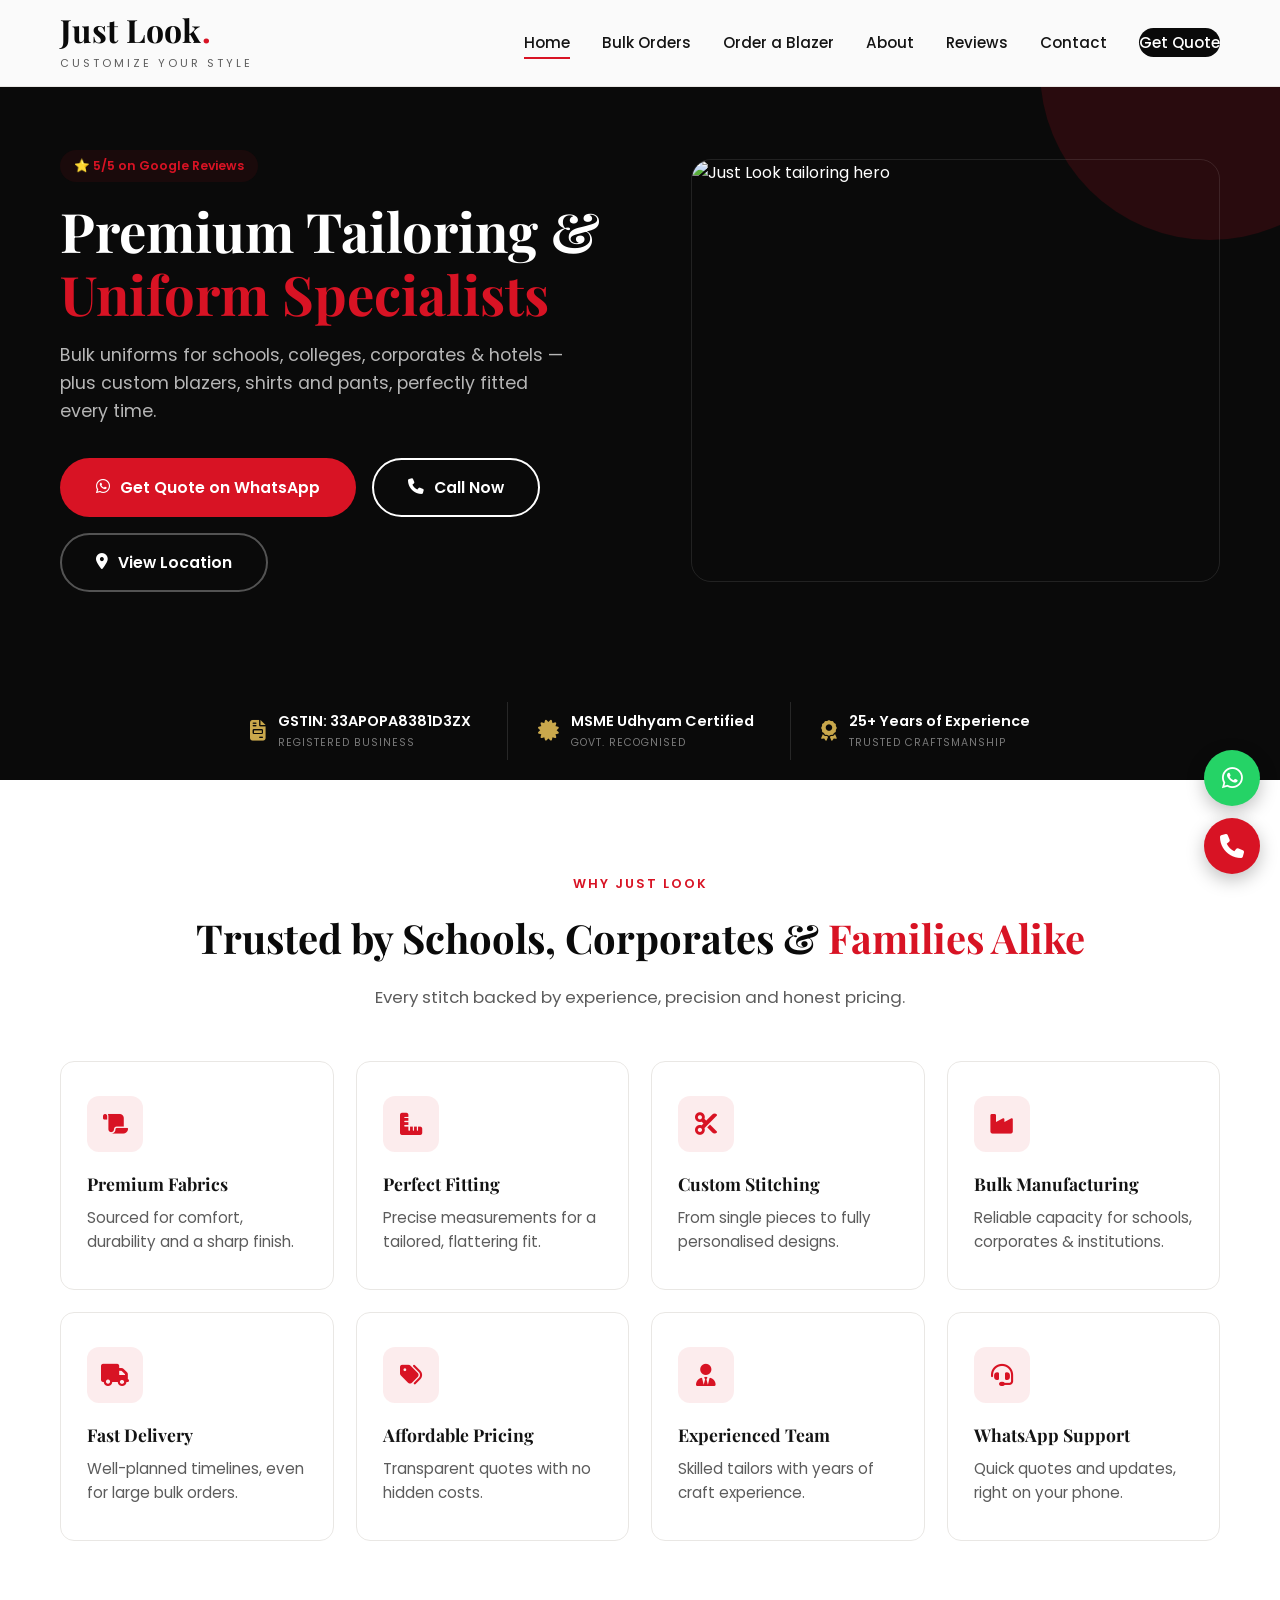
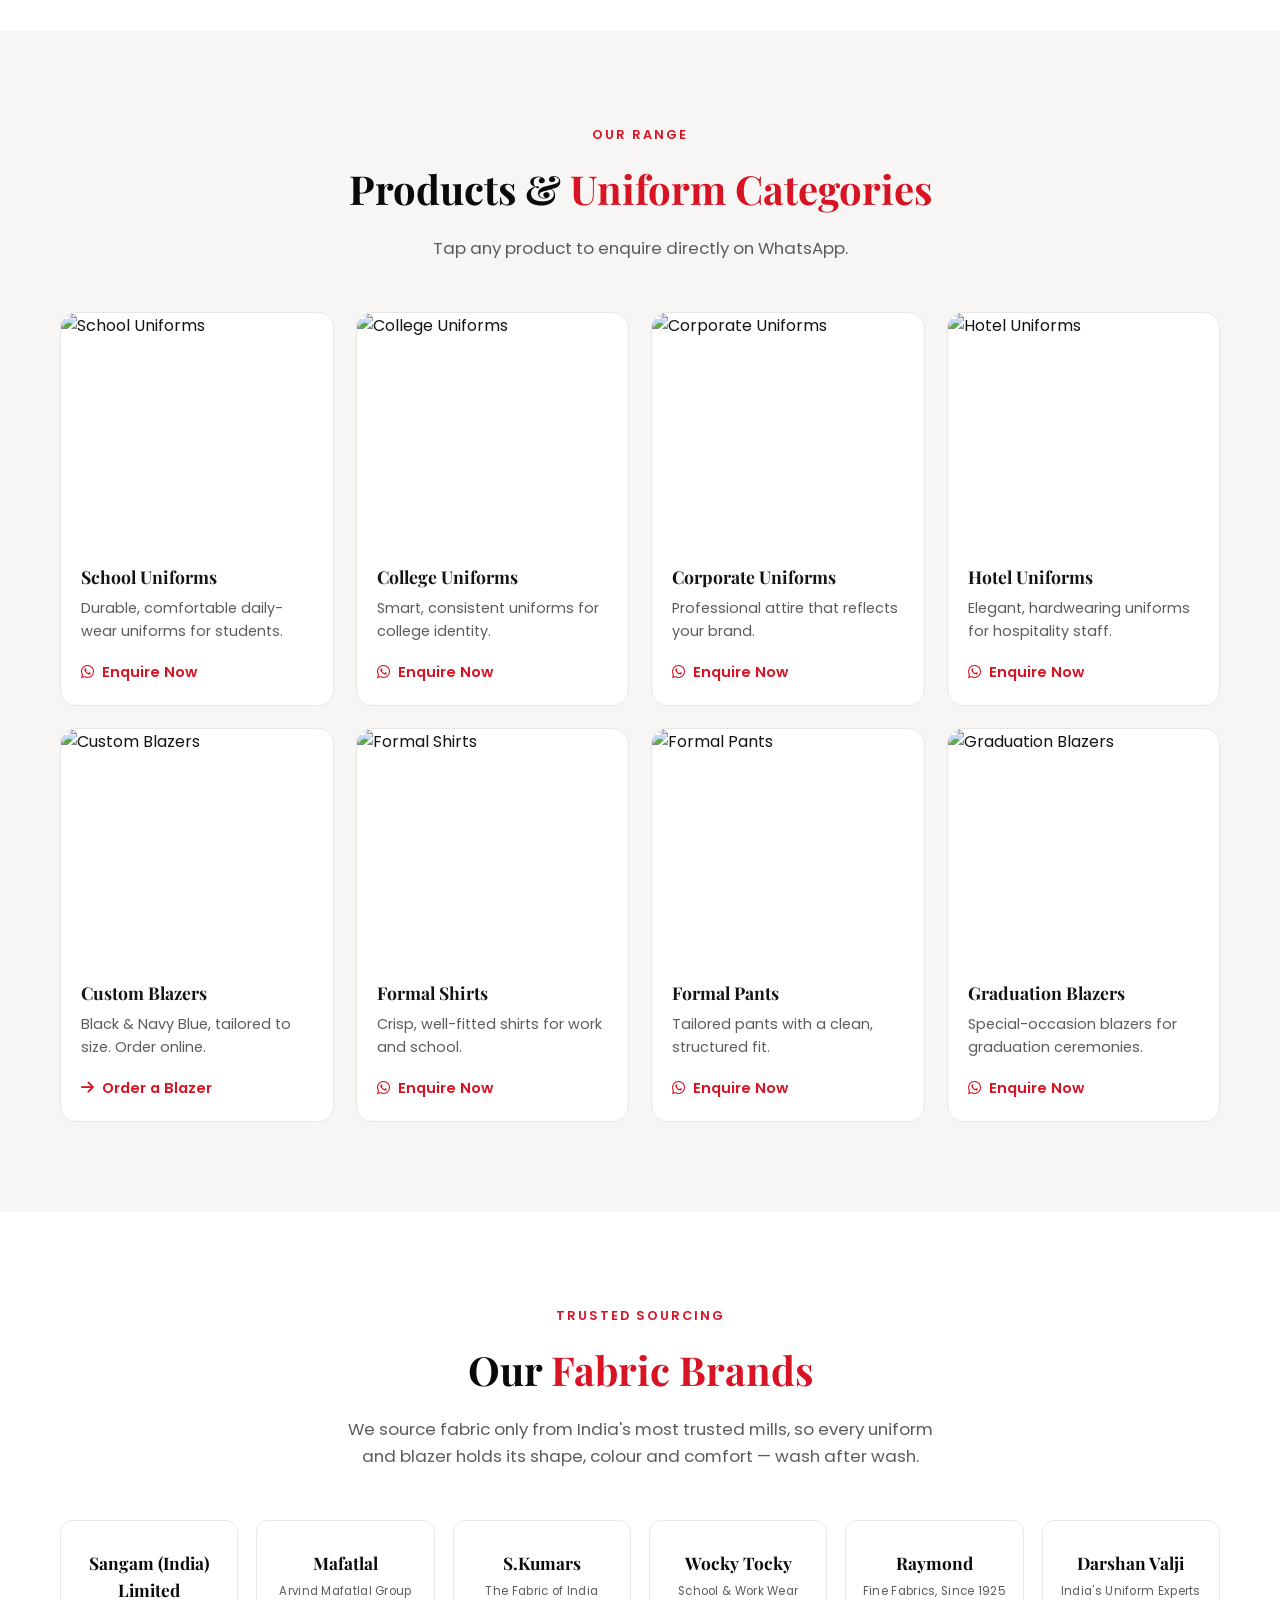
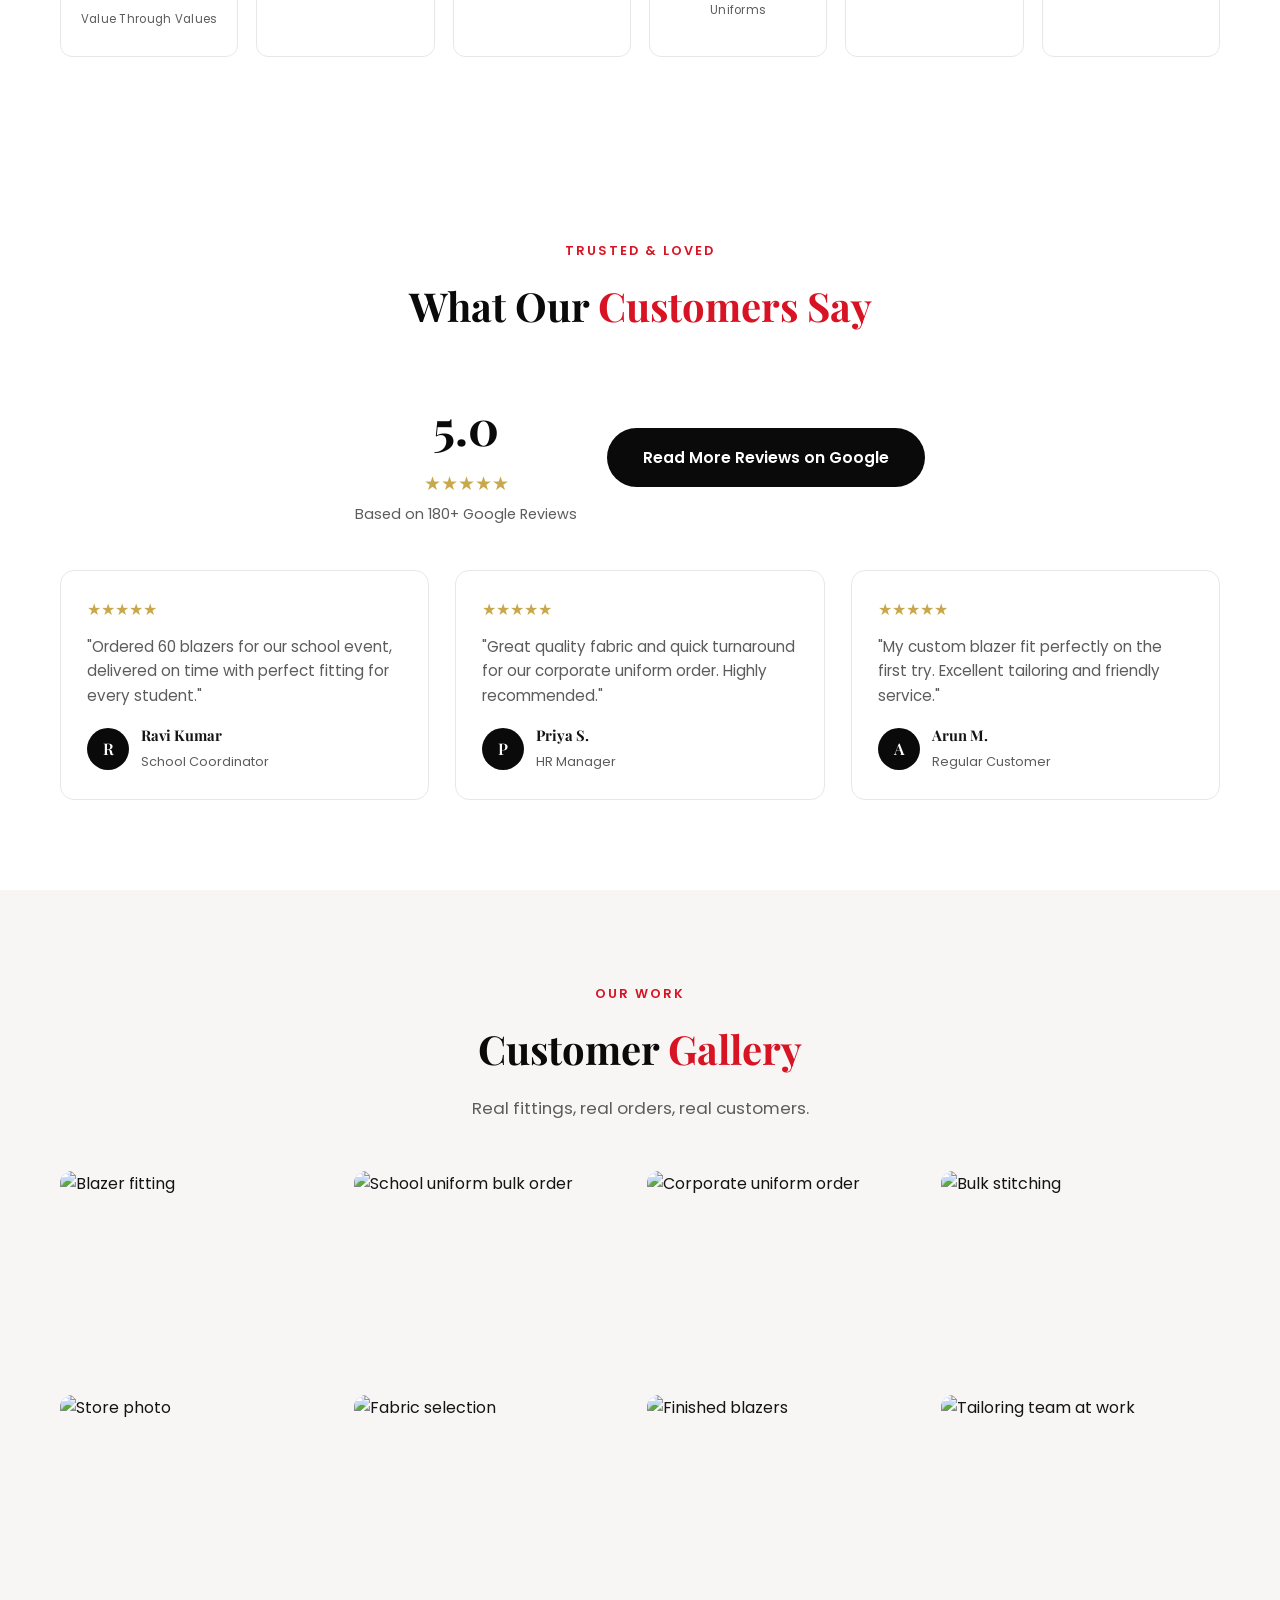
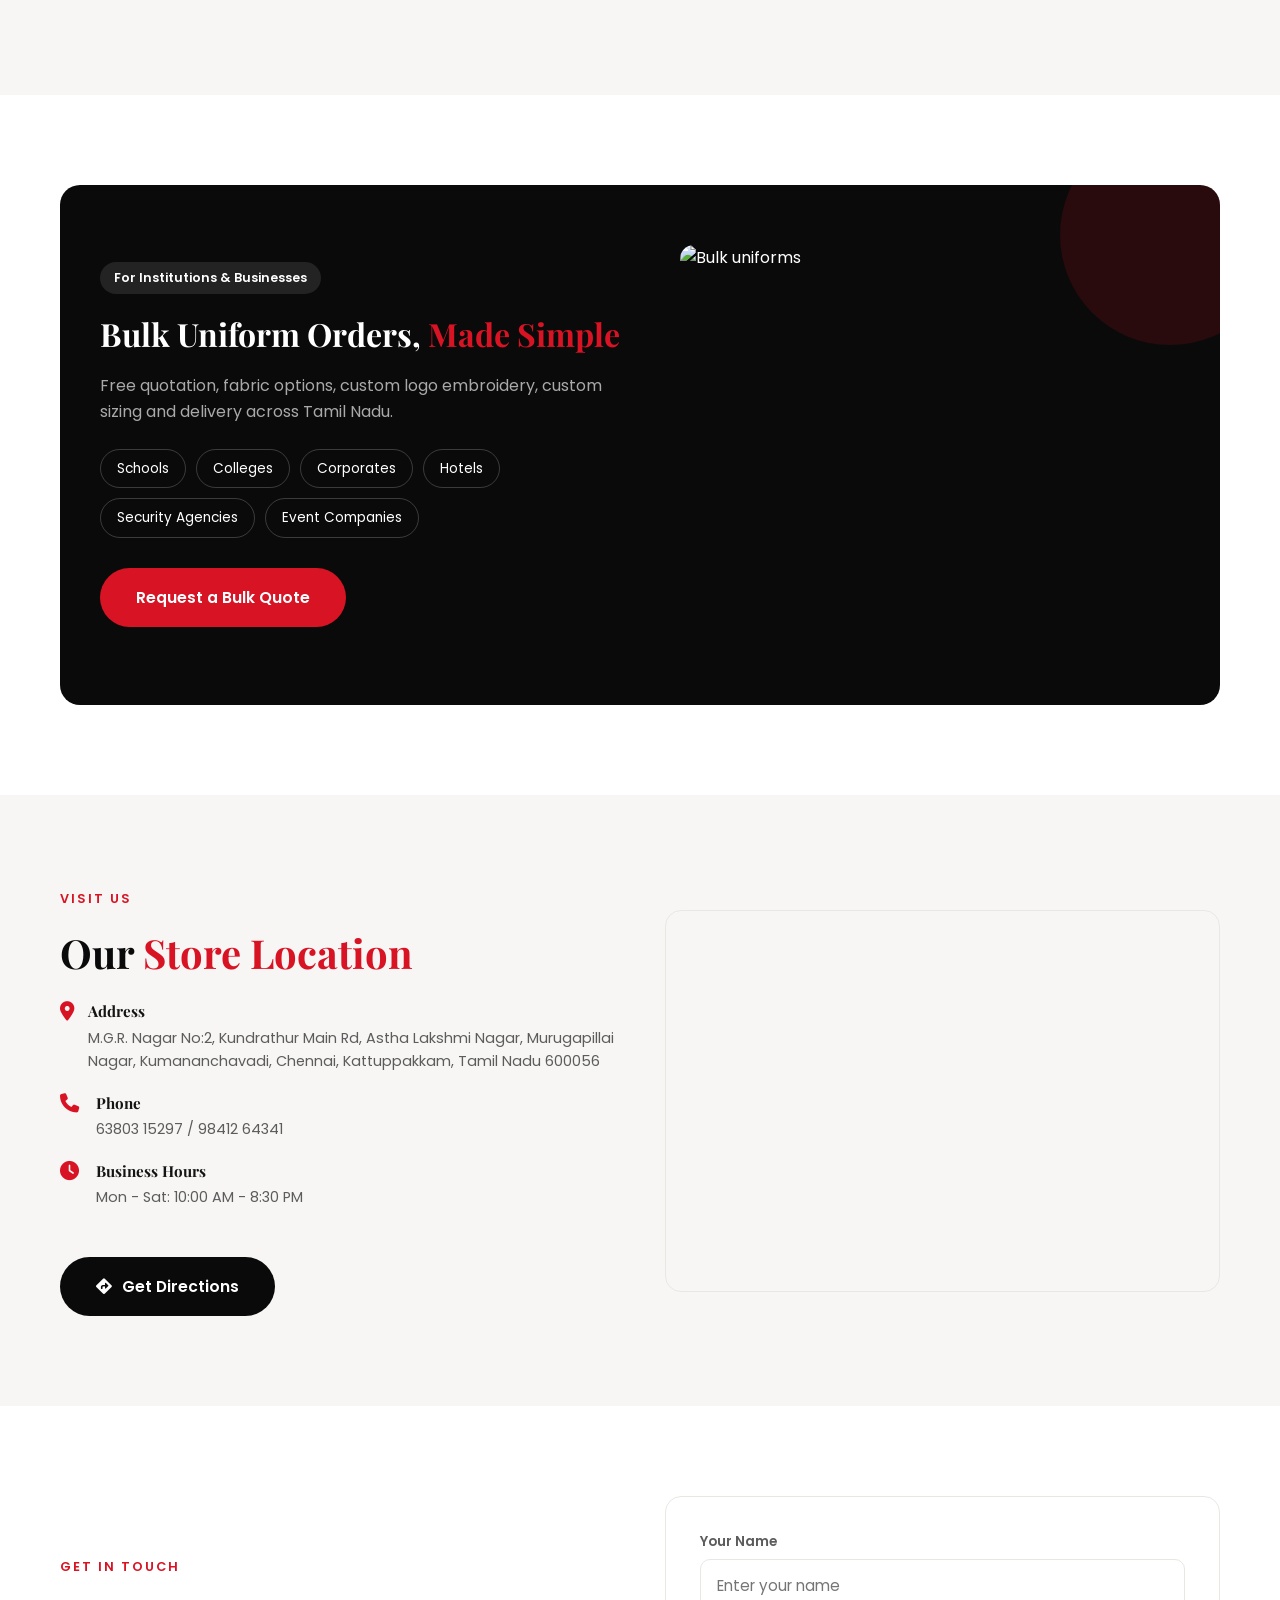
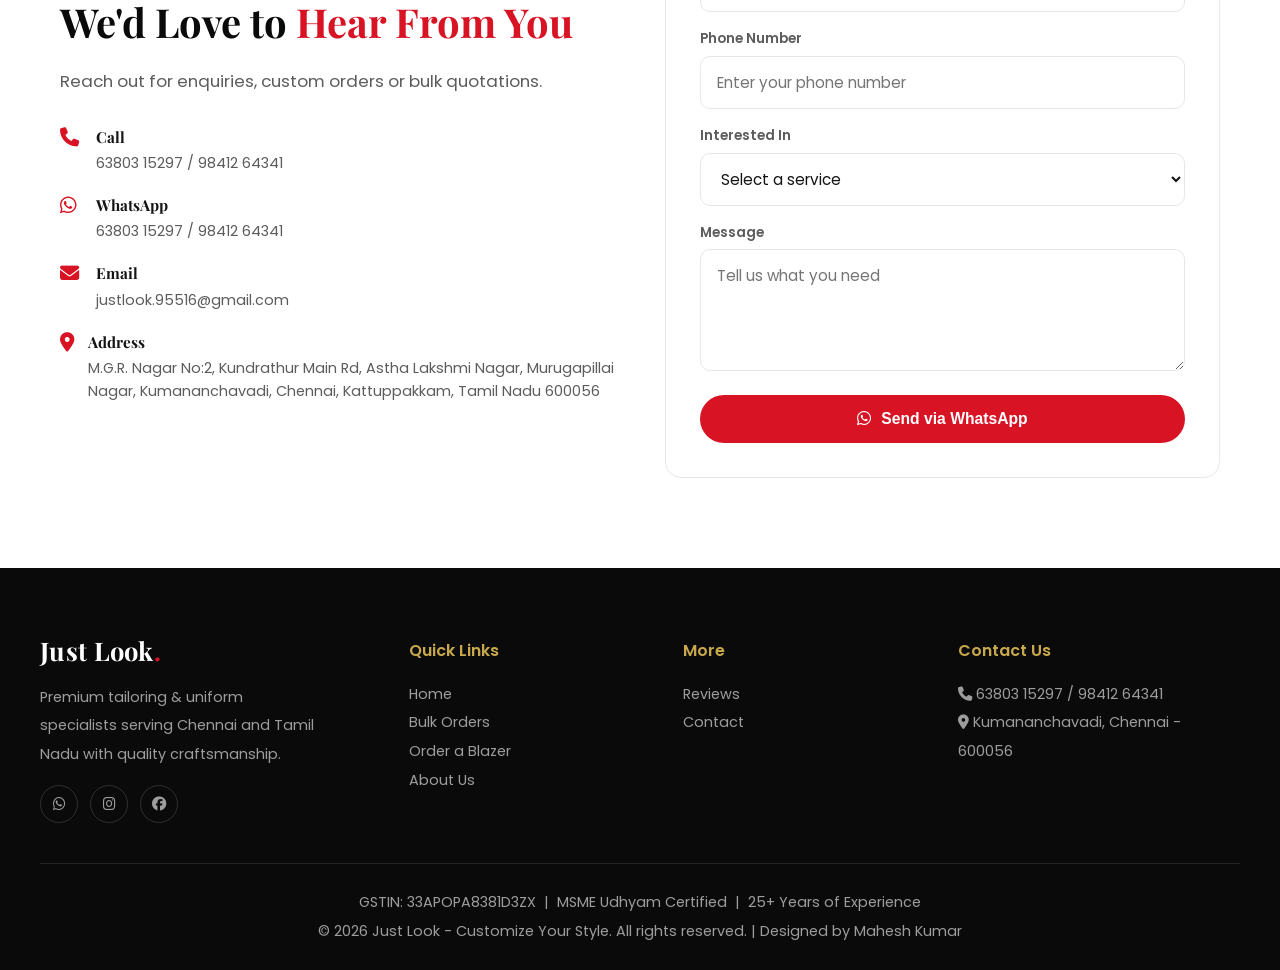
==== commit 7d11708e: "Add files via upload" ====
--- a/index.html
+++ b/index.html
@@ -6,8 +6,14 @@
 <meta name="description" content="Just Look - Customize Your Style. Premium tailoring, custom blazers & bulk uniforms for schools, colleges, corporates and hotels in Chennai.">
 <meta name="keywords" content="school uniform manufacturer Chennai, corporate uniforms, custom blazers, blazer shop Chennai, bulk uniform orders, uniform tailor">
 <title>Just Look - Customize Your Style | Premium Tailoring & Uniform Specialists</title>
-<link rel="stylesheet" href="https://cdnjs.cloudflare.com/ajax/libs/font-awesome/6.5.0/css/all.min.css">
-<link href="https://fonts.googleapis.com/css2?family=Poppins:wght@300;400;500;600;700&family=Playfair+Display:wght@600;700&display=swap" rel="stylesheet">
+<link rel="preconnect" href="https://fonts.googleapis.com">
+<link rel="preconnect" href="https://fonts.gstatic.com" crossorigin>
+<link rel="preconnect" href="https://cdnjs.cloudflare.com" crossorigin>
+<link rel="preconnect" href="https://unpkg.com" crossorigin>
+<link rel="preconnect" href="https://placehold.co" crossorigin>
+<link rel="preload" href="https://cdnjs.cloudflare.com/ajax/libs/font-awesome/6.5.0/css/all.min.css" as="style" onload="this.onload=null;this.rel='stylesheet'">
+<noscript><link rel="stylesheet" href="https://cdnjs.cloudflare.com/ajax/libs/font-awesome/6.5.0/css/all.min.css"></noscript>
+<link href="https://fonts.googleapis.com/css2?family=Poppins:wght@400;500;600;700&family=Playfair+Display:wght@600;700&display=swap" rel="stylesheet">
 <link href="https://unpkg.com/aos@2.3.1/dist/aos.css" rel="stylesheet">
 <link rel="stylesheet" href="style.css">
 </head>
@@ -38,7 +44,7 @@
 <!-- HERO -->
 <section style="padding:150px 20px 90px; background:var(--dark); color:#fff; position:relative; overflow:hidden;">
   <div style="position:absolute; top:-100px; right:-100px; width:340px; height:340px; background:var(--accent); border-radius:50%; opacity:0.15;"></div>
-  <div class="container" style="display:grid; grid-template-columns:1.1fr 1fr; gap:50px; align-items:center;">
+  <div class="container hero-grid">
     <div data-aos="fade-right">
       <span class="badge">⭐ 5/5 on Google Reviews</span>
       <h1 style="font-size:clamp(2.2rem,5vw,3.4rem); margin:18px 0 16px; line-height:1.15;">Premium Tailoring & <span style="color:var(--accent);">Uniform Specialists</span></h1>
@@ -52,7 +58,7 @@
       </div>
     </div>
     <div data-aos="fade-left" style="border-radius:20px; overflow:hidden; border:1px solid rgba(255,255,255,0.1);">
-      <img src="https://placehold.co/700x560/1a1a1a/d81324?text=Blazer+%26+Uniform+Hero+Photo" alt="Just Look tailoring hero">
+      <img src="https://placehold.co/700x560/1a1a1a/d81324?text=Blazer+%26+Uniform+Hero+Photo" alt="Just Look tailoring hero" width="700" height="560" decoding="async" loading="eager" fetchpriority="high">
     </div>
   </div>
 </section>
@@ -129,7 +135,7 @@
     </div>
     <div class="grid-4">
       <div class="product-card" data-aos="fade-up">
-        <img src="https://placehold.co/400x300/0a0a0a/ffffff?text=School+Uniforms" alt="School Uniforms">
+        <img src="https://placehold.co/400x300/0a0a0a/ffffff?text=School+Uniforms" alt="School Uniforms" width="400" height="300" decoding="async" loading="lazy">
         <div class="product-body">
           <h3>School Uniforms</h3>
           <p>Durable, comfortable daily-wear uniforms for students.</p>
@@ -137,7 +143,7 @@
         </div>
       </div>
       <div class="product-card" data-aos="fade-up" data-aos-delay="100">
-        <img src="https://placehold.co/400x300/0a0a0a/ffffff?text=College+Uniforms" alt="College Uniforms">
+        <img src="https://placehold.co/400x300/0a0a0a/ffffff?text=College+Uniforms" alt="College Uniforms" width="400" height="300" decoding="async" loading="lazy">
         <div class="product-body">
           <h3>College Uniforms</h3>
           <p>Smart, consistent uniforms for college identity.</p>
@@ -145,7 +151,7 @@
         </div>
       </div>
       <div class="product-card" data-aos="fade-up" data-aos-delay="200">
-        <img src="https://placehold.co/400x300/0a0a0a/ffffff?text=Corporate+Uniforms" alt="Corporate Uniforms">
+        <img src="https://placehold.co/400x300/0a0a0a/ffffff?text=Corporate+Uniforms" alt="Corporate Uniforms" width="400" height="300" decoding="async" loading="lazy">
         <div class="product-body">
           <h3>Corporate Uniforms</h3>
           <p>Professional attire that reflects your brand.</p>
@@ -153,7 +159,7 @@
         </div>
       </div>
       <div class="product-card" data-aos="fade-up" data-aos-delay="300">
-        <img src="https://placehold.co/400x300/0a0a0a/ffffff?text=Hotel+Uniforms" alt="Hotel Uniforms">
+        <img src="https://placehold.co/400x300/0a0a0a/ffffff?text=Hotel+Uniforms" alt="Hotel Uniforms" width="400" height="300" decoding="async" loading="lazy">
         <div class="product-body">
           <h3>Hotel Uniforms</h3>
           <p>Elegant, hardwearing uniforms for hospitality staff.</p>
@@ -161,7 +167,7 @@
         </div>
       </div>
       <div class="product-card" data-aos="fade-up">
-        <img src="https://placehold.co/400x300/1a1a1a/d81324?text=Custom+Blazers" alt="Custom Blazers">
+        <img src="https://placehold.co/400x300/1a1a1a/d81324?text=Custom+Blazers" alt="Custom Blazers" width="400" height="300" decoding="async" loading="lazy">
         <div class="product-body">
           <h3>Custom Blazers</h3>
           <p>Black & Navy Blue, tailored to size. Order online.</p>
@@ -169,7 +175,7 @@
         </div>
       </div>
       <div class="product-card" data-aos="fade-up" data-aos-delay="100">
-        <img src="https://placehold.co/400x300/0a0a0a/ffffff?text=Formal+Shirts" alt="Formal Shirts">
+        <img src="https://placehold.co/400x300/0a0a0a/ffffff?text=Formal+Shirts" alt="Formal Shirts" width="400" height="300" decoding="async" loading="lazy">
         <div class="product-body">
           <h3>Formal Shirts</h3>
           <p>Crisp, well-fitted shirts for work and school.</p>
@@ -177,7 +183,7 @@
         </div>
       </div>
       <div class="product-card" data-aos="fade-up" data-aos-delay="200">
-        <img src="https://placehold.co/400x300/0a0a0a/ffffff?text=Formal+Pants" alt="Formal Pants">
+        <img src="https://placehold.co/400x300/0a0a0a/ffffff?text=Formal+Pants" alt="Formal Pants" width="400" height="300" decoding="async" loading="lazy">
         <div class="product-body">
           <h3>Formal Pants</h3>
           <p>Tailored pants with a clean, structured fit.</p>
@@ -185,7 +191,7 @@
         </div>
       </div>
       <div class="product-card" data-aos="fade-up" data-aos-delay="300">
-        <img src="https://placehold.co/400x300/0a0a0a/ffffff?text=Graduation+Blazers" alt="Graduation Blazers">
+        <img src="https://placehold.co/400x300/0a0a0a/ffffff?text=Graduation+Blazers" alt="Graduation Blazers" width="400" height="300" decoding="async" loading="lazy">
         <div class="product-body">
           <h3>Graduation Blazers</h3>
           <p>Special-occasion blazers for graduation ceremonies.</p>
@@ -259,14 +265,14 @@
       <p class="section-subtitle">Real fittings, real orders, real customers.</p>
     </div>
     <div class="gallery-grid" data-aos="fade-up">
-      <div class="gallery-item"><img src="https://placehold.co/400x300/141414/ffffff?text=Blazer+Fitting" alt="Blazer fitting"></div>
-      <div class="gallery-item"><img src="https://placehold.co/400x300/141414/ffffff?text=School+Order" alt="School uniform bulk order"></div>
-      <div class="gallery-item"><img src="https://placehold.co/400x300/141414/ffffff?text=Corporate+Order" alt="Corporate uniform order"></div>
-      <div class="gallery-item"><img src="https://placehold.co/400x300/141414/ffffff?text=Bulk+Stitching" alt="Bulk stitching"></div>
-      <div class="gallery-item"><img src="https://placehold.co/400x300/141414/ffffff?text=Store+Front" alt="Store photo"></div>
-      <div class="gallery-item"><img src="https://placehold.co/400x300/141414/ffffff?text=Fabric+Selection" alt="Fabric selection"></div>
-      <div class="gallery-item"><img src="https://placehold.co/400x300/141414/ffffff?text=Finished+Blazers" alt="Finished blazers"></div>
-      <div class="gallery-item"><img src="https://placehold.co/400x300/141414/ffffff?text=Team+at+Work" alt="Tailoring team at work"></div>
+      <div class="gallery-item"><img src="https://placehold.co/400x300/141414/ffffff?text=Blazer+Fitting" alt="Blazer fitting" width="400" height="300" decoding="async" loading="lazy"></div>
+      <div class="gallery-item"><img src="https://placehold.co/400x300/141414/ffffff?text=School+Order" alt="School uniform bulk order" width="400" height="300" decoding="async" loading="lazy"></div>
+      <div class="gallery-item"><img src="https://placehold.co/400x300/141414/ffffff?text=Corporate+Order" alt="Corporate uniform order" width="400" height="300" decoding="async" loading="lazy"></div>
+      <div class="gallery-item"><img src="https://placehold.co/400x300/141414/ffffff?text=Bulk+Stitching" alt="Bulk stitching" width="400" height="300" decoding="async" loading="lazy"></div>
+      <div class="gallery-item"><img src="https://placehold.co/400x300/141414/ffffff?text=Store+Front" alt="Store photo" width="400" height="300" decoding="async" loading="lazy"></div>
+      <div class="gallery-item"><img src="https://placehold.co/400x300/141414/ffffff?text=Fabric+Selection" alt="Fabric selection" width="400" height="300" decoding="async" loading="lazy"></div>
+      <div class="gallery-item"><img src="https://placehold.co/400x300/141414/ffffff?text=Finished+Blazers" alt="Finished blazers" width="400" height="300" decoding="async" loading="lazy"></div>
+      <div class="gallery-item"><img src="https://placehold.co/400x300/141414/ffffff?text=Team+at+Work" alt="Tailoring team at work" width="400" height="300" decoding="async" loading="lazy"></div>
     </div>
   </div>
 </section>
@@ -284,14 +290,14 @@
         </div>
         <a href="bulk-orders.html" class="btn-primary mt-30">Request a Bulk Quote</a>
       </div>
-      <img src="https://placehold.co/500x400/141414/d81324?text=Bulk+Uniforms" alt="Bulk uniforms" style="border-radius:14px;">
+      <img src="https://placehold.co/500x400/141414/d81324?text=Bulk+Uniforms" alt="Bulk uniforms" style="border-radius:14px;" width="500" height="400" decoding="async" loading="lazy">
     </div>
   </div>
 </section>
 
 <!-- LOCATION -->
 <section class="bg-alt" id="location">
-  <div class="container" style="display:grid; grid-template-columns:1fr 1fr; gap:40px; align-items:center;">
+  <div class="container two-col" style="align-items:center;">
     <div data-aos="fade-right">
       <span class="eyebrow">Visit Us</span>
       <h2 class="section-title">Our <span>Store Location</span></h2>
@@ -308,7 +314,7 @@
 
 <!-- CONTACT -->
 <section id="contact">
-  <div class="container" style="display:grid; grid-template-columns:1fr 1fr; gap:50px;">
+  <div class="container two-col">
     <div data-aos="fade-right">
       <span class="eyebrow">Get In Touch</span>
       <h2 class="section-title">We'd Love to <span>Hear From You</span></h2>
@@ -386,7 +392,7 @@
   <a href="#" data-call class="float-btn call-btn" title="Call Now"><i class="fas fa-phone"></i></a>
 </div>
 
-<div class="lightbox" id="lightbox"><span class="lightbox-close">&times;</span><img id="lightboxImg" src="" alt="Preview"></div>
+<div class="lightbox" id="lightbox"><span class="lightbox-close">&times;</span><img id="lightboxImg" src="" alt="Preview" decoding="async" loading="lazy"></div>
 
 <script src="https://unpkg.com/aos@2.3.1/dist/aos.js"></script>
 <script>AOS.init({ duration: 800, once: true });</script>
--- a/style.css
+++ b/style.css
@@ -19,13 +19,13 @@
   --gold: #c9a84c;
 }
 
-html { scroll-behavior: smooth; }
+html { scroll-behavior: smooth; overflow-x: hidden; width: 100%; }
 
 body {
   font-family: 'Poppins', sans-serif;
   background: var(--bg);
   color: var(--text);
-  overflow-x: hidden;
+  width: 100%;
   line-height: 1.6;
 }
 
@@ -34,7 +34,7 @@
 .container { max-width: 1200px; margin: 0 auto; padding: 0 20px; }
 section { padding: 90px 20px; }
 
-img { max-width: 100%; display: block; }
+img { max-width: 100%; height: auto; display: block; }
 
 a { text-decoration: none; color: inherit; }
 
@@ -64,8 +64,7 @@
 .navbar {
   position: fixed;
   top: 0; left: 0; right: 0;
-  background: rgba(255,255,255,0.96);
-  backdrop-filter: blur(10px);
+  background: rgba(255,255,255,0.98);
   z-index: 1000;
   padding: 14px 0;
   border-bottom: 1px solid var(--border);
@@ -119,6 +118,7 @@
 
 @media (max-width: 480px) {
   .logo-text { font-size: 1.5rem; }
+  .stat-pair { grid-template-columns: 1fr !important; }
 }
 
 @media (max-width: 860px) {
@@ -126,12 +126,13 @@
   .nav-links {
     display: none;
     position: fixed;
-    top: 64px; left: 0; right: 0; bottom: 0;
+    top: 76px; left: 0; right: 0; bottom: 0;
     background: #fff;
     flex-direction: column;
     padding: 30px 20px;
     gap: 22px;
     overflow-y: auto;
+    z-index: 999;
   }
   .nav-links.active { display: flex; }
   .nav-cta { text-align: center; }
@@ -297,9 +298,10 @@
 
 /* ---------- Blazer Order Builder ---------- */
 .blazer-layout { display: grid; grid-template-columns: 1fr 1fr; gap: 50px; align-items: start; }
-@media (max-width: 860px) { .blazer-layout { grid-template-columns: 1fr; } }
+@media (max-width: 860px) { .blazer-layout { grid-template-columns: 1fr; } .blazer-preview { position: static; } }
 .blazer-preview { border-radius: 18px; overflow: hidden; border: 1px solid var(--border); position: sticky; top: 100px; }
 .blazer-preview img { width: 100%; height: 480px; object-fit: cover; }
+@media (max-width: 480px) { .blazer-preview img { height: 320px; } }
 .color-options { display: flex; gap: 14px; margin-bottom: 24px; }
 .color-swatch {
   width: 42px; height: 42px; border-radius: 50%; cursor: pointer; border: 3px solid transparent;
@@ -331,6 +333,7 @@
 .footer { background: var(--dark); color: #fff; padding: 70px 20px 24px; }
 .footer-grid { display: grid; grid-template-columns: 1.4fr 1fr 1fr 1.2fr; gap: 40px; max-width: 1200px; margin: 0 auto 40px; }
 @media (max-width: 760px) { .footer-grid { grid-template-columns: 1fr 1fr; } }
+@media (max-width: 480px) { .footer-grid { grid-template-columns: 1fr; } }
 .footer h4 { color: var(--gold); margin-bottom: 16px; font-size: 1rem; font-family: 'Poppins', sans-serif; font-weight: 600; }
 .footer p, .footer li, .footer a { color: rgba(255,255,255,0.6); font-size: 0.9rem; line-height: 2; }
 .footer ul { list-style: none; }
@@ -385,6 +388,16 @@
 .brand-chip .b-name { display: block; font-family: 'Playfair Display', serif; font-weight: 700; font-size: 1.08rem; color: var(--dark); }
 .brand-chip .b-tag { display: block; font-size: 0.72rem; color: var(--text-light); margin-top: 6px; letter-spacing: 0.3px; }
 
+/* ---------- Responsive Two-Column Layouts ---------- */
+.hero-grid { display: grid; grid-template-columns: 1.1fr 1fr; gap: 50px; align-items: center; }
+.two-col { display: grid; grid-template-columns: 1fr 1fr; gap: 50px; align-items: center; }
+.two-col-tight { display: grid; grid-template-columns: 1fr 1fr; gap: 30px; }
+@media (max-width: 860px) {
+  .hero-grid, .two-col, .two-col-tight { grid-template-columns: 1fr; }
+  .hero-grid { gap: 34px; }
+  .two-col { gap: 34px; }
+}
+
 /* ---------- Utility ---------- */
 .text-center { text-align: center; }
 .mt-30 { margin-top: 30px; }
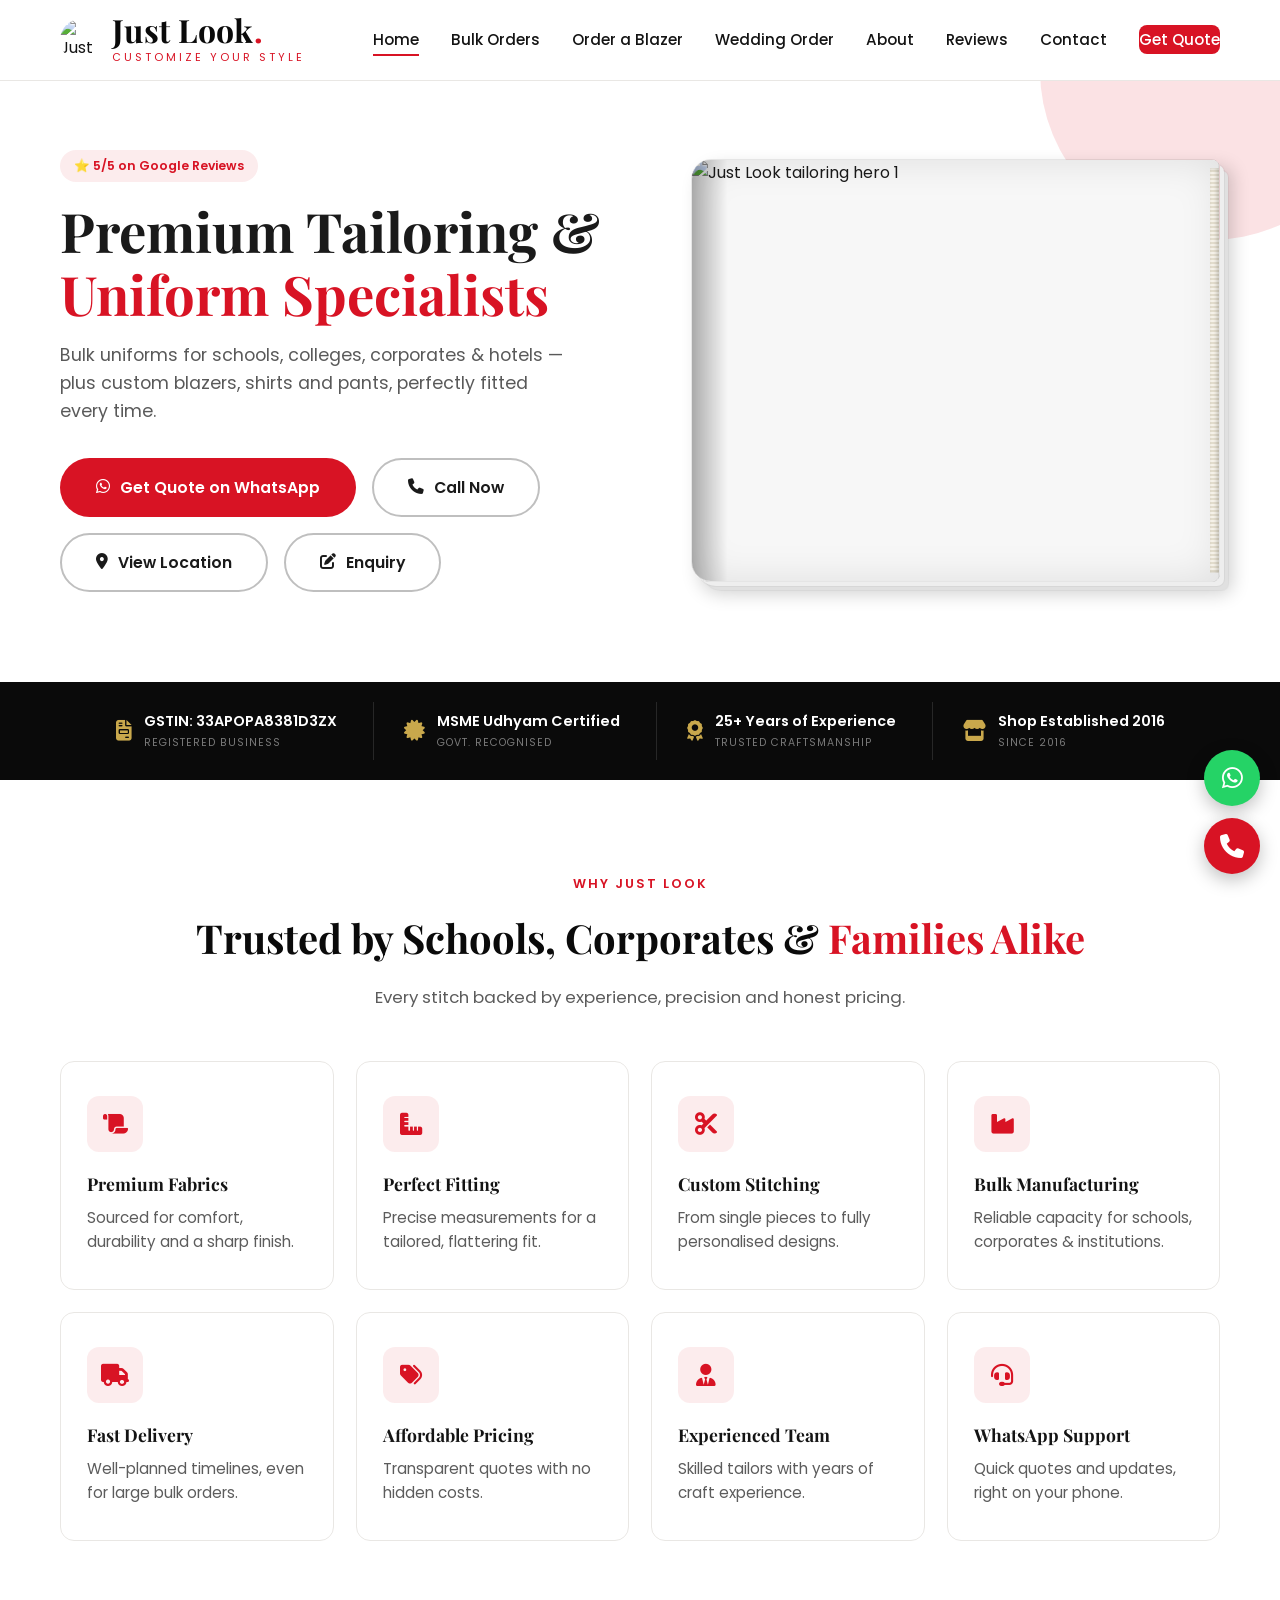
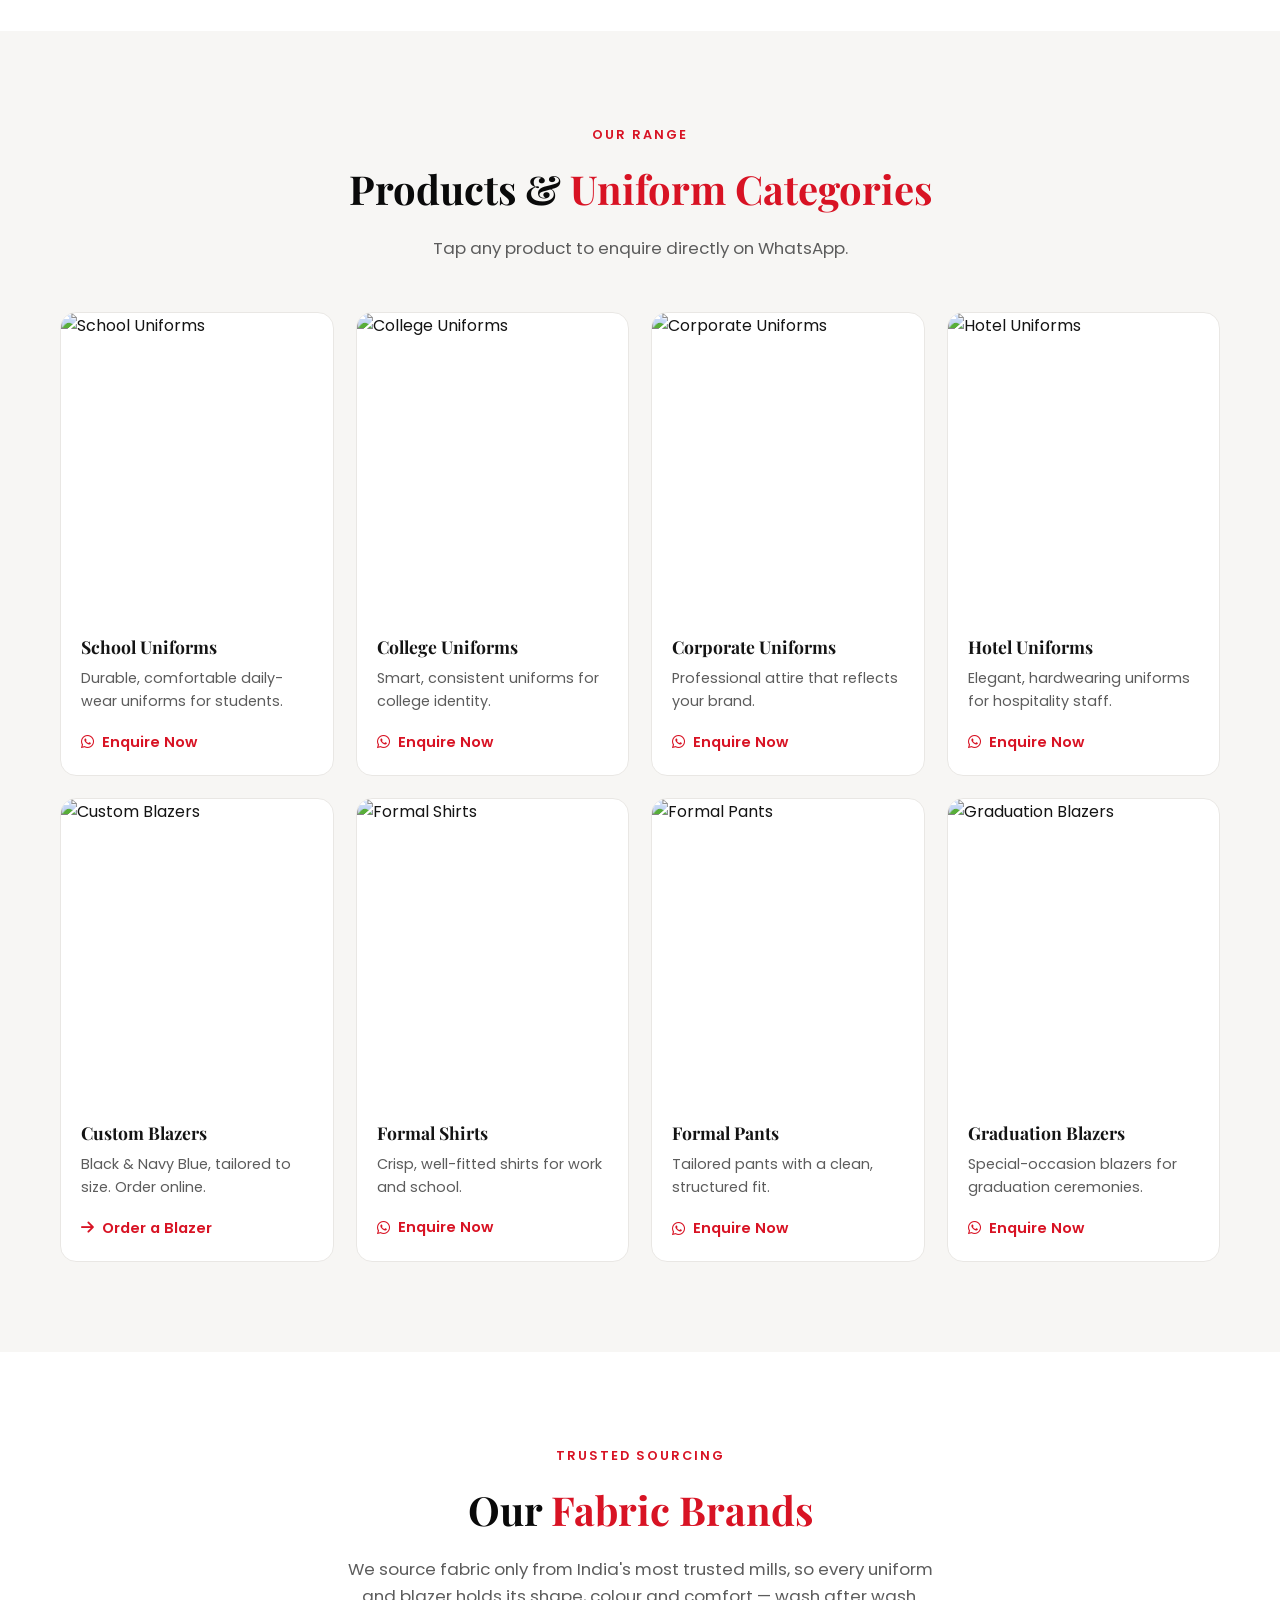
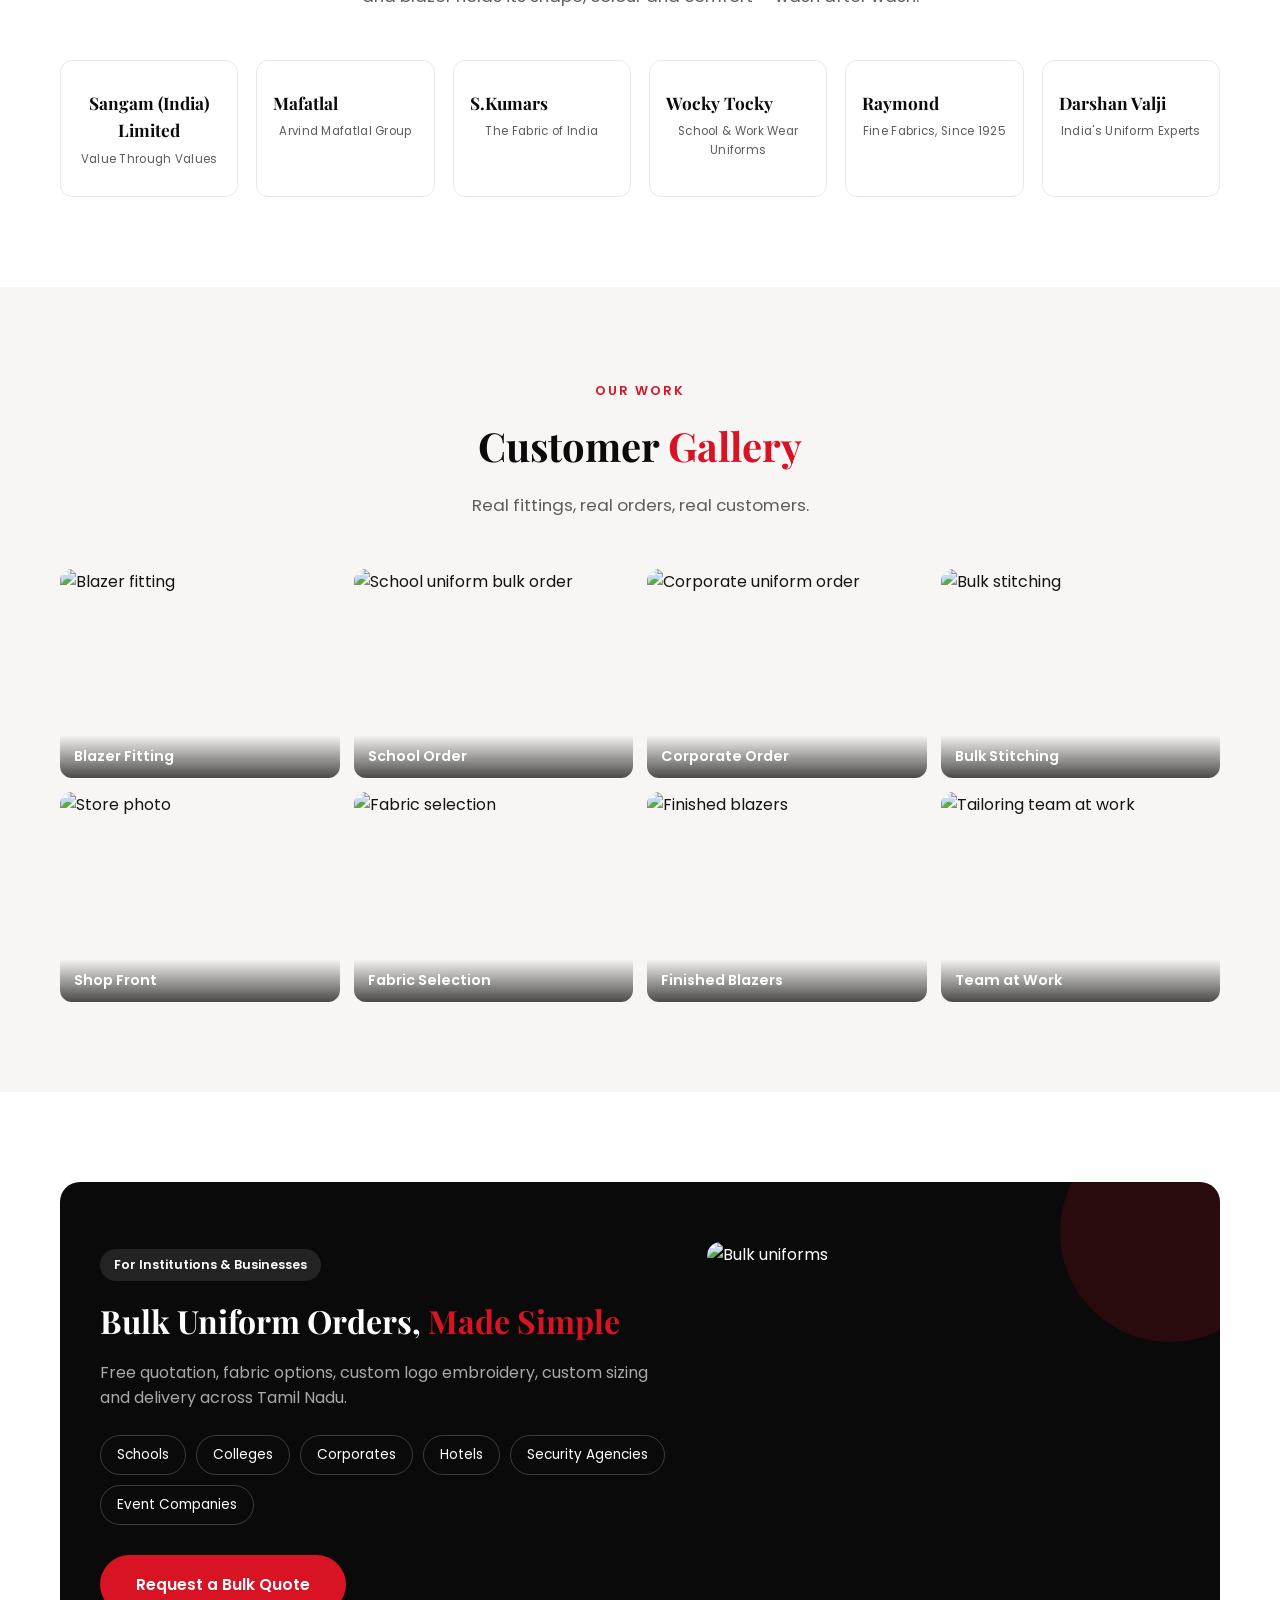
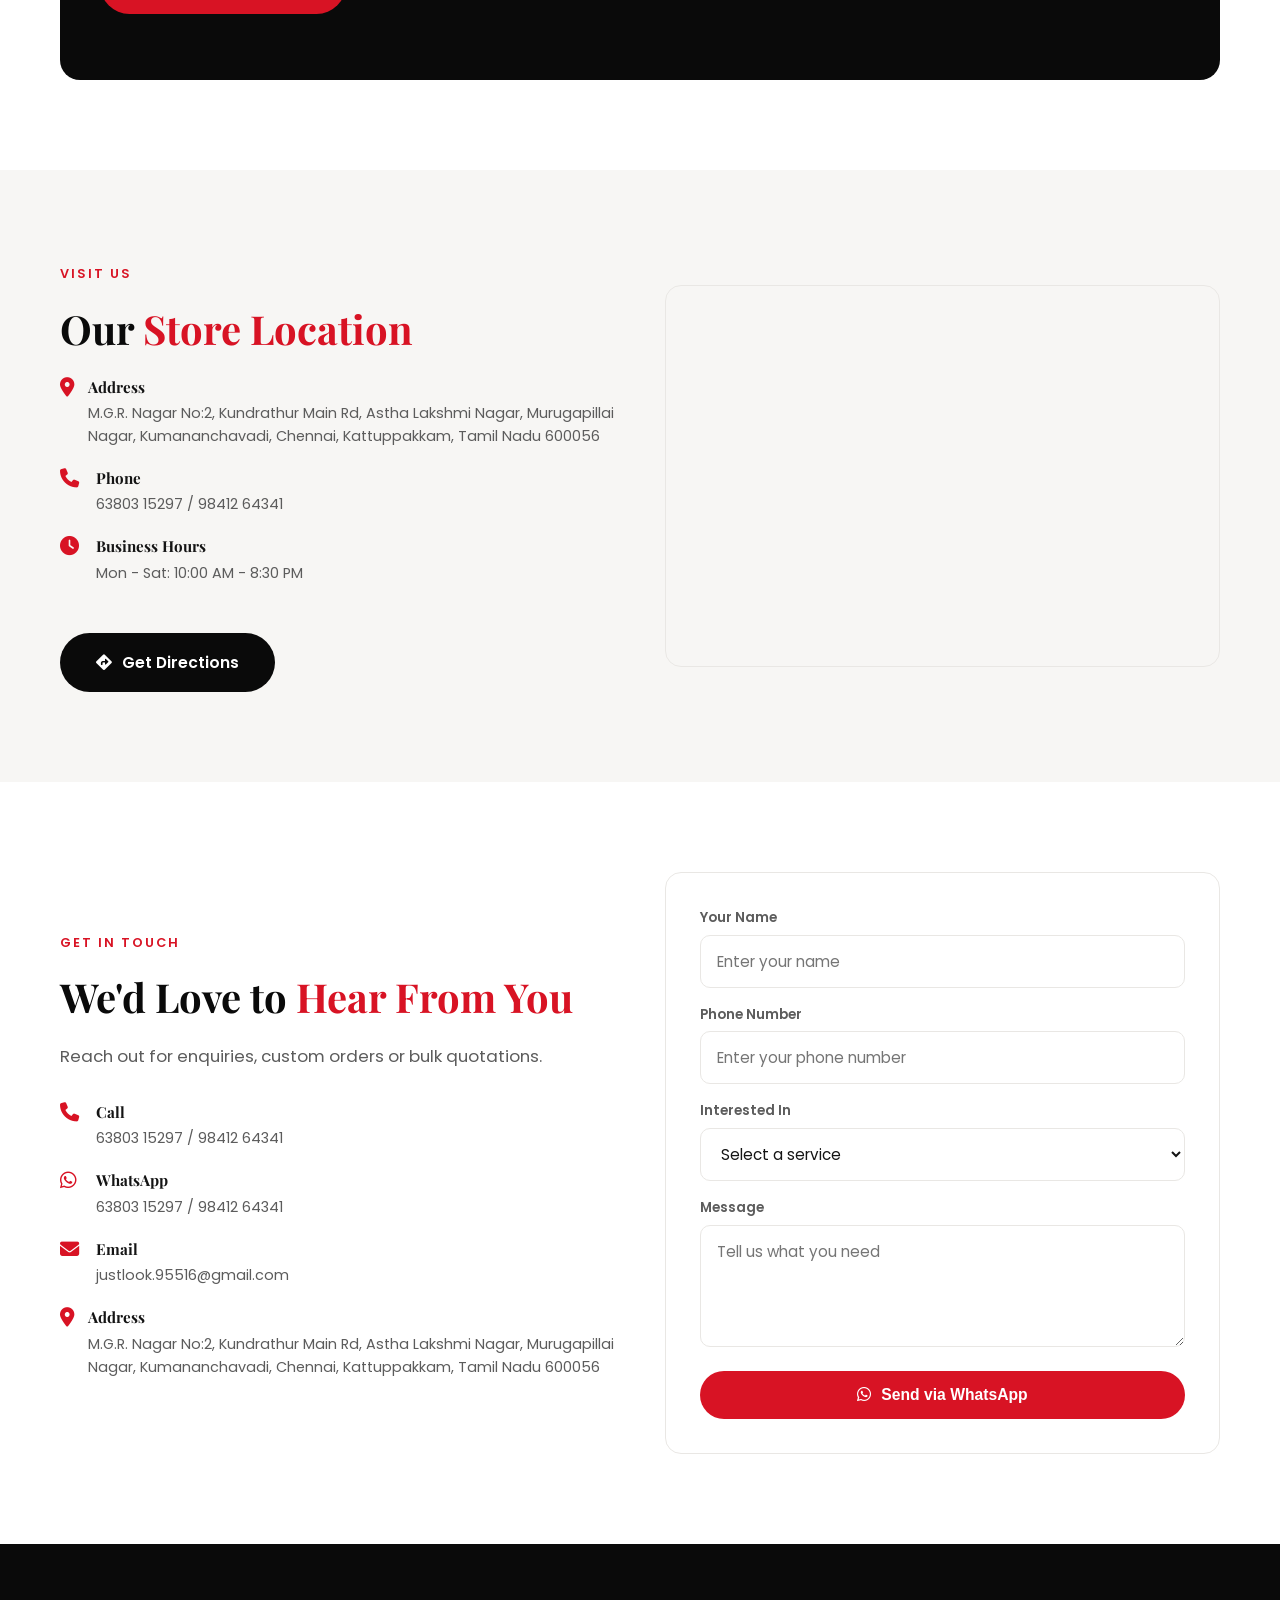
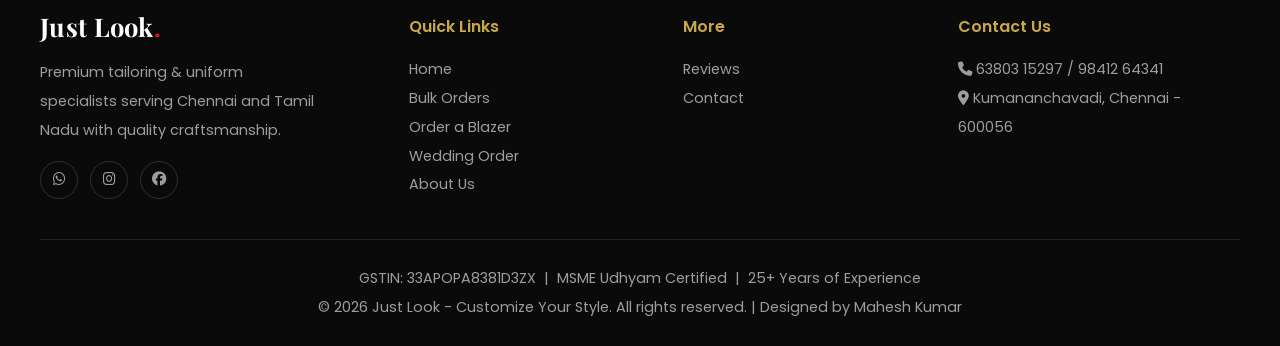
==== commit 17b5fbdb: "Add files via upload" ====
--- a/index.html
+++ b/index.html
@@ -1,5 +1,5 @@
 <!DOCTYPE html>
-<html lang="en">
+<html lang="en" style="scroll-behavior:smooth;">
 <head>
 <meta charset="UTF-8">
 <meta name="viewport" content="width=device-width, initial-scale=1.0">
@@ -16,22 +16,28 @@
 <link href="https://fonts.googleapis.com/css2?family=Poppins:wght@400;500;600;700&family=Playfair+Display:wght@600;700&display=swap" rel="stylesheet">
 <link href="https://unpkg.com/aos@2.3.1/dist/aos.css" rel="stylesheet">
 <link rel="stylesheet" href="style.css">
+<style>
+.nav-cta{background:var(--accent, #d62828) !important; color:#fff !important; border-radius:8px !important; border:none !important;}
+.nav-cta:hover{background:#b71f1f !important;}
+</style>
 </head>
 <body>
 
 <!-- NAVBAR -->
 <nav class="navbar">
   <div class="nav-container">
-    <a href="index.html" class="logo">
-      <div>
-        <span class="logo-text">Just Look<span>.</span></span>
-        <span class="logo-tag">Customize Your Style</span>
+    <a href="index.html" class="logo" style="display:flex; align-items:center; gap:10px; line-height:normal;">
+      <img src="images/logo.png" alt="Just Look logo" style="display:block; width:42px; height:42px; min-width:42px; border-radius:50%; object-fit:cover; flex-shrink:0;">
+      <div style="display:flex; flex-direction:column; justify-content:center;">
+        <span class="logo-text" style="white-space:nowrap;">Just Look<span style="color:var(--accent);">.</span></span>
+        <span class="logo-tag" style="color:var(--accent);">Customize Your Style</span>
       </div>
     </a>
     <ul class="nav-links" id="navLinks">
       <li><a href="index.html" class="active">Home</a></li>
       <li><a href="bulk-orders.html">Bulk Orders</a></li>
       <li><a href="blazer-order.html">Order a Blazer</a></li>
+      <li><a href="wedding-order.html">Wedding Order</a></li>
       <li><a href="about.html">About</a></li>
       <li><a href="reviews.html">Reviews</a></li>
       <li><a href="contact.html">Contact</a></li>
@@ -42,23 +48,94 @@
 </nav>
 
 <!-- HERO -->
-<section style="padding:150px 20px 90px; background:var(--dark); color:#fff; position:relative; overflow:hidden;">
-  <div style="position:absolute; top:-100px; right:-100px; width:340px; height:340px; background:var(--accent); border-radius:50%; opacity:0.15;"></div>
-  <div class="container hero-grid">
+<section style="padding:150px 20px 90px; background:#ffffff; color:#1a1a1a; position:relative; overflow:hidden;">
+  <div style="position:absolute; top:-100px; right:-100px; width:340px; height:340px; background:var(--accent); border-radius:50%; opacity:0.12;"></div>
+  <img src="images/suited-man-watermark.png" alt="" aria-hidden="true" style="position:absolute; left:-40px; bottom:-30px; width:380px; max-width:60%; opacity:0.22; filter:grayscale(100%); pointer-events:none; user-select:none; z-index:0;">
+  <div class="container hero-grid" style="position:relative; z-index:1;">
     <div data-aos="fade-right">
       <span class="badge">⭐ 5/5 on Google Reviews</span>
-      <h1 style="font-size:clamp(2.2rem,5vw,3.4rem); margin:18px 0 16px; line-height:1.15;">Premium Tailoring & <span style="color:var(--accent);">Uniform Specialists</span></h1>
-      <p style="color:rgba(255,255,255,0.7); font-size:1.1rem; max-width:520px; margin-bottom:32px;">Bulk uniforms for schools, colleges, corporates & hotels — plus custom blazers, shirts and pants, perfectly fitted every time.</p>
+      <h1 style="font-size:clamp(2.2rem,5vw,3.4rem); margin:18px 0 16px; line-height:1.15; color:#1a1a1a;">Premium Tailoring & <span style="color:var(--accent);">Uniform Specialists</span></h1>
+      <p style="color:rgba(0,0,0,0.65); font-size:1.1rem; max-width:520px; margin-bottom:32px;">Bulk uniforms for schools, colleges, corporates & hotels — plus custom blazers, shirts and pants, perfectly fitted every time.</p>
       <div style="display:flex; flex-wrap:wrap; gap:16px;">
         <a href="#" data-wa-generic class="btn-primary" target="_blank"><i class="fab fa-whatsapp"></i> Get Quote on WhatsApp</a>
-        <a href="#" data-call class="btn-outline"><i class="fas fa-phone"></i> Call Now</a>
-      </div>
-      <div style="display:flex; gap:16px; margin-top:16px;">
-        <a href="#location" class="btn-outline" style="border-color:rgba(255,255,255,0.3);"><i class="fas fa-map-marker-alt"></i> View Location</a>
-      </div>
-    </div>
-    <div data-aos="fade-left" style="border-radius:20px; overflow:hidden; border:1px solid rgba(255,255,255,0.1);">
-      <img src="https://placehold.co/700x560/1a1a1a/d81324?text=Blazer+%26+Uniform+Hero+Photo" alt="Just Look tailoring hero" width="700" height="560" decoding="async" loading="eager" fetchpriority="high">
+        <a href="#" data-call class="btn-outline" style="border-color:rgba(0,0,0,0.25); color:#1a1a1a;"><i class="fas fa-phone"></i> Call Now</a>
+      </div>
+      <div style="display:flex; gap:16px; margin-top:16px; flex-wrap:wrap;">
+        <a href="#location" class="btn-outline" style="border-color:rgba(0,0,0,0.25); color:#1a1a1a;"><i class="fas fa-map-marker-alt"></i> View Location</a>
+        <a href="#contact" class="btn-outline" style="border-color:rgba(0,0,0,0.25); color:#1a1a1a;"><i class="fas fa-pen-to-square"></i> Enquiry</a>
+      </div>
+    </div>
+    <div id="heroBookWrap" data-aos="fade-left" style="position:relative; border-radius:20px 8px 8px 20px; overflow:hidden; border:1px solid rgba(0,0,0,0.1); box-shadow:5px 5px 0 -1px #eeeeee, 5px 5px 0 0 rgba(0,0,0,0.04), 10px 10px 0 -2px #e0e0e0, 10px 10px 0 -1px rgba(0,0,0,0.04), 10px 10px 18px 2px rgba(0,0,0,0.18);">
+      <style>
+        #heroBookWrap::after { content:''; position:absolute; top:8px; bottom:8px; right:0; width:9px; background:repeating-linear-gradient(180deg, #f6f2e9 0px, #f6f2e9 2px, #e3ddcd 2px, #e3ddcd 4px); box-shadow:inset -2px 0 4px rgba(0,0,0,0.2); z-index:8; pointer-events:none; }
+        #heroFlipStage { position:relative; width:100%; height:100%; aspect-ratio:700/560; perspective:1300px; background:#f7f7f7; }
+        #heroFlipStage .flip-slide { position:absolute; inset:0; width:100%; height:100%; object-fit:contain; background:#f7f7f7; display:block; backface-visibility:hidden; transform-origin:left center; transform:rotateY(0deg); box-shadow:0 0 24px rgba(0,0,0,0.12); border-right:1px solid rgba(0,0,0,0.06); }
+        #heroFlipStage .flip-slide::after { content:''; position:absolute; inset:0; background:linear-gradient(90deg, rgba(0,0,0,0.55) 0%, rgba(0,0,0,0.18) 8%, rgba(0,0,0,0) 26%, rgba(0,0,0,0) 74%, rgba(0,0,0,0.3) 100%); opacity:0; pointer-events:none; }
+        #heroFlipStage .flip-slide::before { content:''; position:absolute; inset:0; background:linear-gradient(90deg, rgba(255,255,255,0) 0%, rgba(255,255,255,0.55) 48%, rgba(255,255,255,0) 62%, rgba(255,255,255,0) 100%); opacity:0; pointer-events:none; mix-blend-mode:soft-light; }
+        #heroFlipStage .flip-slide.js-flipping { animation: heroPageTurn 1.15s cubic-bezier(.45,.05,.35,1) forwards; }
+        #heroFlipStage .flip-slide.js-flipping::after { animation: heroPageShade 1.15s linear forwards; }
+        #heroFlipStage .flip-slide.js-flipping::before { animation: heroPageShine 1.15s linear forwards; }
+        #heroFlipStage .spine-shadow { content:''; position:absolute; left:0; top:0; bottom:0; width:36px; background:linear-gradient(90deg, rgba(0,0,0,0.28), rgba(0,0,0,0)); z-index:6; pointer-events:none; }
+        #heroFlipStage .inner-shadow { content:''; position:absolute; inset:0; box-shadow:inset 0 0 40px rgba(0,0,0,0.1); z-index:6; pointer-events:none; }
+        @keyframes heroPageTurn { from { transform:rotateY(0deg); } to { transform:rotateY(-180deg); } }
+        @keyframes heroPageShade { 0%{opacity:0;} 42%{opacity:1;} 58%{opacity:1;} 100%{opacity:0;} }
+        @keyframes heroPageShine { 0%{opacity:0;} 38%{opacity:0;} 50%{opacity:0.9;} 62%{opacity:0;} 100%{opacity:0;} }
+        @media (max-width:640px) {
+          #heroFlipStage { aspect-ratio:4/5; }
+        }
+        @media (max-width:420px) {
+          #heroFlipStage { aspect-ratio:3/4; }
+        }
+      </style>
+      <div id="heroFlipStage">
+        <div class="flip-slide" style="z-index:5; background:linear-gradient(135deg, #141414 0%, #1c1c1c 100%); display:flex; flex-direction:column; align-items:center; justify-content:center; padding:16px; box-sizing:border-box; color:#fff; text-align:center; overflow:hidden;">
+          <div style="position:absolute; top:-70px; right:-70px; width:200px; height:200px; background:var(--accent); opacity:0.16; border-radius:50%;"></div>
+          <div style="position:absolute; bottom:-60px; left:-60px; width:160px; height:160px; background:var(--accent); opacity:0.1; border-radius:50%;"></div>
+          <span style="position:relative; font-family:'Playfair Display', serif; font-size:clamp(1.1rem,3.2vw,1.7rem); font-weight:700; letter-spacing:0.5px; line-height:1;">Just Look<span style="color:var(--accent);">.</span></span>
+          <span style="position:relative; font-size:0.55rem; letter-spacing:2.5px; color:rgba(255,255,255,0.55); margin-top:4px; text-transform:uppercase;">Customize Your Style</span>
+          <span style="position:relative; display:inline-block; margin:8px 0 10px; padding:4px 12px; border:1px solid rgba(255,255,255,0.25); border-radius:20px; font-size:0.62rem; letter-spacing:1px; color:var(--accent); text-transform:uppercase; font-weight:600;">Style Lookbook</span>
+          <div style="position:relative; display:grid; grid-template-columns:1fr 1fr; gap:6px; width:100%; max-width:230px;">
+            <div style="border-radius:8px; overflow:hidden; aspect-ratio:1; border:1px solid rgba(255,255,255,0.12);"><img src="https://res.cloudinary.com/dt97offnl/image/upload/v1784267085/BL5466-BKPL_2_mojyja.webp" alt="Look 1" style="width:100%; height:100%; object-fit:cover; display:block;"></div>
+            <div style="border-radius:8px; overflow:hidden; aspect-ratio:1; border:1px solid rgba(255,255,255,0.12);"><img src="https://res.cloudinary.com/dt97offnl/image/upload/v1784277386/Gemini_Generated_Image_fr2k9bfr2k9bfr2k_m7gvyy.png" alt="Look 2" style="width:100%; height:100%; object-fit:cover; display:block;"></div>
+            <div style="border-radius:8px; overflow:hidden; aspect-ratio:1; border:1px solid rgba(255,255,255,0.12);"><img src="https://res.cloudinary.com/dt97offnl/image/upload/v1784277380/il_570xN.6675612759_tknp_opjtrh.webp" alt="Look 3" style="width:100%; height:100%; object-fit:cover; display:block;"></div>
+            <div style="border-radius:8px; overflow:hidden; aspect-ratio:1; border:1px solid rgba(255,255,255,0.12);"><img src="https://res.cloudinary.com/dt97offnl/image/upload/v1784277385/Gemini_Generated_Image_50774f50774f5077_hzj6no.png" alt="Look 4" style="width:100%; height:100%; object-fit:cover; display:block;"></div>
+          </div>
+          <span style="position:relative; margin-top:8px; font-size:0.65rem; color:rgba(255,255,255,0.5);">Flip through our latest styles →</span>
+        </div>
+        <img class="flip-slide" src="https://res.cloudinary.com/dt97offnl/image/upload/v1784267085/BL5466-BKPL_2_mojyja.webp" alt="Just Look tailoring hero 1" style="z-index:4;">
+        <img class="flip-slide" src="https://res.cloudinary.com/dt97offnl/image/upload/v1784277386/Gemini_Generated_Image_fr2k9bfr2k9bfr2k_m7gvyy.png" alt="Just Look tailoring hero 2" style="z-index:3;">
+        <img class="flip-slide" src="https://res.cloudinary.com/dt97offnl/image/upload/v1784277380/il_570xN.6675612759_tknp_opjtrh.webp" alt="Just Look tailoring hero 3" style="z-index:2;">
+        <img class="flip-slide" src="https://res.cloudinary.com/dt97offnl/image/upload/v1784277385/Gemini_Generated_Image_50774f50774f5077_hzj6no.png" alt="Just Look tailoring hero 4" style="z-index:1;">
+        <div class="spine-shadow"></div>
+        <div class="inner-shadow"></div>
+      </div>
+      <script>
+        (function(){
+          var stage = document.getElementById('heroFlipStage');
+          var slides = Array.prototype.slice.call(stage.querySelectorAll('.flip-slide'));
+          var order = [0,1,2,3,4];
+          function applyZ(){
+            order.forEach(function(idx, pos){
+              slides[idx].style.zIndex = order.length - pos;
+            });
+          }
+          function flip(){
+            var frontIdx = order[0];
+            var frontEl = slides[frontIdx];
+            function onEnd(e){
+              if (e.target !== frontEl) return;
+              frontEl.removeEventListener('animationend', onEnd);
+              frontEl.classList.remove('js-flipping');
+              order.push(order.shift());
+              applyZ();
+            }
+            frontEl.addEventListener('animationend', onEnd);
+            frontEl.classList.add('js-flipping');
+          }
+          applyZ();
+          setInterval(flip, 3500);
+        })();
+      </script>
     </div>
   </div>
 </section>
@@ -69,6 +146,7 @@
     <div class="trust-item"><i class="fas fa-file-invoice"></i><div class="t-text"><span class="t-value">GSTIN: 33APOPA8381D3ZX</span><span class="t-label">Registered Business</span></div></div>
     <div class="trust-item"><i class="fas fa-certificate"></i><div class="t-text"><span class="t-value">MSME Udhyam Certified</span><span class="t-label">Govt. Recognised</span></div></div>
     <div class="trust-item"><i class="fas fa-award"></i><div class="t-text"><span class="t-value">25+ Years of Experience</span><span class="t-label">Trusted Craftsmanship</span></div></div>
+    <div class="trust-item"><i class="fas fa-store"></i><div class="t-text"><span class="t-value">Shop Established 2016</span><span class="t-label">Since 2016</span></div></div>
   </div>
 </div>
 
@@ -135,7 +213,7 @@
     </div>
     <div class="grid-4">
       <div class="product-card" data-aos="fade-up">
-        <img src="https://placehold.co/400x300/0a0a0a/ffffff?text=School+Uniforms" alt="School Uniforms" width="400" height="300" decoding="async" loading="lazy">
+        <img src="https://res.cloudinary.com/dt97offnl/image/upload/v1784267363/Screenshot_2026-07-17_111907_vi6tru.png" alt="School Uniforms" width="400" height="300" decoding="async" loading="lazy" style="width:100%; height:300px; object-fit:cover;">
         <div class="product-body">
           <h3>School Uniforms</h3>
           <p>Durable, comfortable daily-wear uniforms for students.</p>
@@ -143,7 +221,7 @@
         </div>
       </div>
       <div class="product-card" data-aos="fade-up" data-aos-delay="100">
-        <img src="https://placehold.co/400x300/0a0a0a/ffffff?text=College+Uniforms" alt="College Uniforms" width="400" height="300" decoding="async" loading="lazy">
+        <img src="https://res.cloudinary.com/dt97offnl/image/upload/v1784267637/Screenshot_2026-07-17_112339_t2k8i0.png" alt="College Uniforms" width="400" height="300" decoding="async" loading="lazy" style="width:100%; height:300px; object-fit:cover;">
         <div class="product-body">
           <h3>College Uniforms</h3>
           <p>Smart, consistent uniforms for college identity.</p>
@@ -151,7 +229,7 @@
         </div>
       </div>
       <div class="product-card" data-aos="fade-up" data-aos-delay="200">
-        <img src="https://placehold.co/400x300/0a0a0a/ffffff?text=Corporate+Uniforms" alt="Corporate Uniforms" width="400" height="300" decoding="async" loading="lazy">
+        <img src="https://res.cloudinary.com/dt97offnl/image/upload/v1784268021/Screenshot_2026-07-17_113003_emh2p0.png" alt="Corporate Uniforms" width="400" height="300" decoding="async" loading="lazy" style="width:100%; height:300px; object-fit:cover;">
         <div class="product-body">
           <h3>Corporate Uniforms</h3>
           <p>Professional attire that reflects your brand.</p>
@@ -159,7 +237,7 @@
         </div>
       </div>
       <div class="product-card" data-aos="fade-up" data-aos-delay="300">
-        <img src="https://placehold.co/400x300/0a0a0a/ffffff?text=Hotel+Uniforms" alt="Hotel Uniforms" width="400" height="300" decoding="async" loading="lazy">
+        <img src="https://res.cloudinary.com/dt97offnl/image/upload/v1784268275/hotel_uniform_m3hwje.jpg" alt="Hotel Uniforms" width="400" height="300" decoding="async" loading="lazy" style="width:100%; height:300px; object-fit:cover;">
         <div class="product-body">
           <h3>Hotel Uniforms</h3>
           <p>Elegant, hardwearing uniforms for hospitality staff.</p>
@@ -167,7 +245,7 @@
         </div>
       </div>
       <div class="product-card" data-aos="fade-up">
-        <img src="https://placehold.co/400x300/1a1a1a/d81324?text=Custom+Blazers" alt="Custom Blazers" width="400" height="300" decoding="async" loading="lazy">
+        <img src="https://res.cloudinary.com/dt97offnl/image/upload/v1784268867/Custom_Blazer_znz12f.jpg" alt="Custom Blazers" width="400" height="300" decoding="async" loading="lazy" style="width:100%; height:300px; object-fit:cover;">
         <div class="product-body">
           <h3>Custom Blazers</h3>
           <p>Black & Navy Blue, tailored to size. Order online.</p>
@@ -175,7 +253,7 @@
         </div>
       </div>
       <div class="product-card" data-aos="fade-up" data-aos-delay="100">
-        <img src="https://placehold.co/400x300/0a0a0a/ffffff?text=Formal+Shirts" alt="Formal Shirts" width="400" height="300" decoding="async" loading="lazy">
+        <img src="https://res.cloudinary.com/dt97offnl/image/upload/v1784268866/formal_shit_n4il6g.jpg" alt="Formal Shirts" width="400" height="300" decoding="async" loading="lazy" style="width:100%; height:300px; object-fit:cover;">
         <div class="product-body">
           <h3>Formal Shirts</h3>
           <p>Crisp, well-fitted shirts for work and school.</p>
@@ -183,7 +261,7 @@
         </div>
       </div>
       <div class="product-card" data-aos="fade-up" data-aos-delay="200">
-        <img src="https://placehold.co/400x300/0a0a0a/ffffff?text=Formal+Pants" alt="Formal Pants" width="400" height="300" decoding="async" loading="lazy">
+        <img src="https://res.cloudinary.com/dt97offnl/image/upload/v1784268866/Formal_Pant_luulbi.jpg" alt="Formal Pants" width="400" height="300" decoding="async" loading="lazy" style="width:100%; height:300px; object-fit:cover;">
         <div class="product-body">
           <h3>Formal Pants</h3>
           <p>Tailored pants with a clean, structured fit.</p>
@@ -191,7 +269,7 @@
         </div>
       </div>
       <div class="product-card" data-aos="fade-up" data-aos-delay="300">
-        <img src="https://placehold.co/400x300/0a0a0a/ffffff?text=Graduation+Blazers" alt="Graduation Blazers" width="400" height="300" decoding="async" loading="lazy">
+        <img src="https://res.cloudinary.com/dt97offnl/image/upload/v1784268865/Graduation_blazer_m252vh.avif" alt="Graduation Blazers" width="400" height="300" decoding="async" loading="lazy" style="width:100%; height:300px; object-fit:cover;">
         <div class="product-body">
           <h3>Graduation Blazers</h3>
           <p>Special-occasion blazers for graduation ceremonies.</p>
@@ -210,47 +288,35 @@
       <h2 class="section-title">Our <span>Fabric Brands</span></h2>
       <p class="section-subtitle">We source fabric only from India's most trusted mills, so every uniform and blazer holds its shape, colour and comfort — wash after wash.</p>
     </div>
+    <style>
+      .brand-chip .b-logo-wrap{ display:flex; align-items:center; justify-content:center; height:48px; margin-bottom:14px; }
+      .brand-chip .b-logo{ max-height:44px; max-width:140px; width:auto; height:auto; object-fit:contain; filter:grayscale(15%); }
+      .brand-chip .b-logo-fallback{ display:none; align-items:center; justify-content:center; height:48px; margin-bottom:14px; font-family:'Playfair Display', serif; font-weight:700; font-size:1.1rem; color:var(--accent); }
+    </style>
     <div class="brand-grid" data-aos="fade-up">
-      <div class="brand-chip"><span class="b-name">Sangam (India) Limited</span><span class="b-tag">Value Through Values</span></div>
-      <div class="brand-chip"><span class="b-name">Mafatlal</span><span class="b-tag">Arvind Mafatlal Group</span></div>
-      <div class="brand-chip"><span class="b-name">S.Kumars</span><span class="b-tag">The Fabric of India</span></div>
-      <div class="brand-chip"><span class="b-name">Wocky Tocky</span><span class="b-tag">School & Work Wear Uniforms</span></div>
-      <div class="brand-chip"><span class="b-name">Raymond</span><span class="b-tag">Fine Fabrics, Since 1925</span></div>
-      <div class="brand-chip"><span class="b-name">Darshan Valji</span><span class="b-tag">India's Uniform Experts</span></div>
-    </div>
-  </div>
-</section>
-
-<!-- GOOGLE REVIEWS -->
-<section>
-  <div class="container">
-    <div class="section-head center">
-      <span class="eyebrow">Trusted & Loved</span>
-      <h2 class="section-title">What Our <span>Customers Say</span></h2>
-    </div>
-    <div class="rating-banner" data-aos="zoom-in">
-      <div class="rating-score">
-        <div class="num">5.0</div>
-        <div class="stars">★★★★★</div>
-        <div class="count">Based on 180+ Google Reviews</div>
-      </div>
-      <a href="https://www.google.com/search?q=just+look+kumananchavadi&rlz=1C1RXQR_en-GBIN1074IN1074#sv=[base64]" target="_blank" class="btn-dark">Read More Reviews on Google</a>
-    </div>
-    <div class="grid-3">
-      <div class="review-card" data-aos="fade-up">
-        <div class="stars">★★★★★</div>
-        <p>"Ordered 60 blazers for our school event, delivered on time with perfect fitting for every student."</p>
-        <div class="review-author"><div class="review-avatar">R</div><div><h4>Ravi Kumar</h4><span>School Coordinator</span></div></div>
-      </div>
-      <div class="review-card" data-aos="fade-up" data-aos-delay="100">
-        <div class="stars">★★★★★</div>
-        <p>"Great quality fabric and quick turnaround for our corporate uniform order. Highly recommended."</p>
-        <div class="review-author"><div class="review-avatar">P</div><div><h4>Priya S.</h4><span>HR Manager</span></div></div>
-      </div>
-      <div class="review-card" data-aos="fade-up" data-aos-delay="200">
-        <div class="stars">★★★★★</div>
-        <p>"My custom blazer fit perfectly on the first try. Excellent tailoring and friendly service."</p>
-        <div class="review-author"><div class="review-avatar">A</div><div><h4>Arun M.</h4><span>Regular Customer</span></div></div>
+      <div class="brand-chip">
+        <div class="b-logo-wrap"><img class="b-logo" src="https://logo.clearbit.com/sangamgroup.com?size=160" alt="Sangam (India) Limited logo" loading="lazy" onerror="this.parentElement.style.display='none'; this.parentElement.nextElementSibling.style.display='flex';"><div class="b-logo-fallback" style="display:none;">Sangam</div></div>
+        <span class="b-name">Sangam (India) Limited</span><span class="b-tag">Value Through Values</span>
+      </div>
+      <div class="brand-chip">
+        <div class="b-logo-wrap"><img class="b-logo" src="https://logo.clearbit.com/mafatlals.com?size=160" alt="Mafatlal logo" loading="lazy" onerror="this.parentElement.style.display='none'; this.parentElement.nextElementSibling.style.display='flex';"><div class="b-logo-fallback" style="display:none;">Mafatlal</div></div>
+        <span class="b-name">Mafatlal</span><span class="b-tag">Arvind Mafatlal Group</span>
+      </div>
+      <div class="brand-chip">
+        <div class="b-logo-wrap"><img class="b-logo" src="https://logo.clearbit.com/skumars.co.in?size=160" alt="S.Kumars logo" loading="lazy" onerror="this.parentElement.style.display='none'; this.parentElement.nextElementSibling.style.display='flex';"><div class="b-logo-fallback" style="display:none;">S.Kumars</div></div>
+        <span class="b-name">S.Kumars</span><span class="b-tag">The Fabric of India</span>
+      </div>
+      <div class="brand-chip">
+        <div class="b-logo-wrap"><img class="b-logo" src="https://logo.clearbit.com/wockytocky.com?size=160" alt="Wocky Tocky logo" loading="lazy" onerror="this.parentElement.style.display='none'; this.parentElement.nextElementSibling.style.display='flex';"><div class="b-logo-fallback" style="display:none;">Wocky Tocky</div></div>
+        <span class="b-name">Wocky Tocky</span><span class="b-tag">School & Work Wear Uniforms</span>
+      </div>
+      <div class="brand-chip">
+        <div class="b-logo-wrap"><img class="b-logo" src="https://logo.clearbit.com/raymond.in?size=160" alt="Raymond logo" loading="lazy" onerror="this.parentElement.style.display='none'; this.parentElement.nextElementSibling.style.display='flex';"><div class="b-logo-fallback" style="display:none;">Raymond</div></div>
+        <span class="b-name">Raymond</span><span class="b-tag">Fine Fabrics, Since 1925</span>
+      </div>
+      <div class="brand-chip">
+        <div class="b-logo-wrap"><img class="b-logo" src="https://logo.clearbit.com/darshanvalji.com?size=160" alt="Darshan Valji logo" loading="lazy" onerror="this.parentElement.style.display='none'; this.parentElement.nextElementSibling.style.display='flex';"><div class="b-logo-fallback" style="display:none;">Darshan Valji</div></div>
+        <span class="b-name">Darshan Valji</span><span class="b-tag">India's Uniform Experts</span>
       </div>
     </div>
   </div>
@@ -265,14 +331,38 @@
       <p class="section-subtitle">Real fittings, real orders, real customers.</p>
     </div>
     <div class="gallery-grid" data-aos="fade-up">
-      <div class="gallery-item"><img src="https://placehold.co/400x300/141414/ffffff?text=Blazer+Fitting" alt="Blazer fitting" width="400" height="300" decoding="async" loading="lazy"></div>
-      <div class="gallery-item"><img src="https://placehold.co/400x300/141414/ffffff?text=School+Order" alt="School uniform bulk order" width="400" height="300" decoding="async" loading="lazy"></div>
-      <div class="gallery-item"><img src="https://placehold.co/400x300/141414/ffffff?text=Corporate+Order" alt="Corporate uniform order" width="400" height="300" decoding="async" loading="lazy"></div>
-      <div class="gallery-item"><img src="https://placehold.co/400x300/141414/ffffff?text=Bulk+Stitching" alt="Bulk stitching" width="400" height="300" decoding="async" loading="lazy"></div>
-      <div class="gallery-item"><img src="https://placehold.co/400x300/141414/ffffff?text=Store+Front" alt="Store photo" width="400" height="300" decoding="async" loading="lazy"></div>
-      <div class="gallery-item"><img src="https://placehold.co/400x300/141414/ffffff?text=Fabric+Selection" alt="Fabric selection" width="400" height="300" decoding="async" loading="lazy"></div>
-      <div class="gallery-item"><img src="https://placehold.co/400x300/141414/ffffff?text=Finished+Blazers" alt="Finished blazers" width="400" height="300" decoding="async" loading="lazy"></div>
-      <div class="gallery-item"><img src="https://placehold.co/400x300/141414/ffffff?text=Team+at+Work" alt="Tailoring team at work" width="400" height="300" decoding="async" loading="lazy"></div>
+      <div class="gallery-item" style="position:relative;">
+        <img src="https://res.cloudinary.com/dt97offnl/image/upload/v1784270213/Blazer_Fitting_khsvbz.jpg" alt="Blazer fitting" width="400" height="300" decoding="async" loading="lazy" style="width:100%; height:100%; object-fit:cover;">
+        <span style="position:absolute; left:0; right:0; bottom:0; padding:10px 14px; background:linear-gradient(0deg, rgba(0,0,0,0.7), rgba(0,0,0,0)); color:#fff; font-size:0.9rem; font-weight:600;">Blazer Fitting</span>
+      </div>
+      <div class="gallery-item" style="position:relative;">
+        <img src="https://res.cloudinary.com/dt97offnl/image/upload/v1784270248/Screenshot_2026-07-17_120353_nwih0v.png" alt="School uniform bulk order" width="400" height="300" decoding="async" loading="lazy" style="width:100%; height:100%; object-fit:cover;">
+        <span style="position:absolute; left:0; right:0; bottom:0; padding:10px 14px; background:linear-gradient(0deg, rgba(0,0,0,0.7), rgba(0,0,0,0)); color:#fff; font-size:0.9rem; font-weight:600;">School Order</span>
+      </div>
+      <div class="gallery-item" style="position:relative;">
+        <img src="https://res.cloudinary.com/dt97offnl/image/upload/v1784270337/Screenshot_2026-07-17_120834_afhkre.png" alt="Corporate uniform order" width="400" height="300" decoding="async" loading="lazy" style="width:100%; height:100%; object-fit:cover;">
+        <span style="position:absolute; left:0; right:0; bottom:0; padding:10px 14px; background:linear-gradient(0deg, rgba(0,0,0,0.7), rgba(0,0,0,0)); color:#fff; font-size:0.9rem; font-weight:600;">Corporate Order</span>
+      </div>
+      <div class="gallery-item" style="position:relative;">
+        <img src="https://res.cloudinary.com/dt97offnl/image/upload/v1784270487/Bulk_Stitching_dtvl42.webp" alt="Bulk stitching" width="400" height="300" decoding="async" loading="lazy" style="width:100%; height:100%; object-fit:cover;">
+        <span style="position:absolute; left:0; right:0; bottom:0; padding:10px 14px; background:linear-gradient(0deg, rgba(0,0,0,0.7), rgba(0,0,0,0)); color:#fff; font-size:0.9rem; font-weight:600;">Bulk Stitching</span>
+      </div>
+      <div class="gallery-item" style="position:relative;">
+        <img src="https://res.cloudinary.com/dt97offnl/image/upload/v1784270749/Shop_Front_alffqb.webp" alt="Store photo" width="400" height="300" decoding="async" loading="lazy" style="width:100%; height:100%; object-fit:cover;">
+        <span style="position:absolute; left:0; right:0; bottom:0; padding:10px 14px; background:linear-gradient(0deg, rgba(0,0,0,0.7), rgba(0,0,0,0)); color:#fff; font-size:0.9rem; font-weight:600;">Shop Front</span>
+      </div>
+      <div class="gallery-item" style="position:relative;">
+        <img src="https://res.cloudinary.com/dt97offnl/image/upload/v1784270837/Fabrics_Selection_afquxd.avif" alt="Fabric selection" width="400" height="300" decoding="async" loading="lazy" style="width:100%; height:100%; object-fit:cover;">
+        <span style="position:absolute; left:0; right:0; bottom:0; padding:10px 14px; background:linear-gradient(0deg, rgba(0,0,0,0.7), rgba(0,0,0,0)); color:#fff; font-size:0.9rem; font-weight:600;">Fabric Selection</span>
+      </div>
+      <div class="gallery-item" style="position:relative;">
+        <img src="https://res.cloudinary.com/dt97offnl/image/upload/v1784270975/Finished_Balzers_h0wip6.jpg" alt="Finished blazers" width="400" height="300" decoding="async" loading="lazy" style="width:100%; height:100%; object-fit:cover;">
+        <span style="position:absolute; left:0; right:0; bottom:0; padding:10px 14px; background:linear-gradient(0deg, rgba(0,0,0,0.7), rgba(0,0,0,0)); color:#fff; font-size:0.9rem; font-weight:600;">Finished Blazers</span>
+      </div>
+      <div class="gallery-item" style="position:relative;">
+        <img src="https://res.cloudinary.com/dt97offnl/image/upload/v1784271047/Screenshot_2026-07-17_122032_peklhc.png" alt="Tailoring team at work" width="400" height="300" decoding="async" loading="lazy" style="width:100%; height:100%; object-fit:cover;">
+        <span style="position:absolute; left:0; right:0; bottom:0; padding:10px 14px; background:linear-gradient(0deg, rgba(0,0,0,0.7), rgba(0,0,0,0)); color:#fff; font-size:0.9rem; font-weight:600;">Team at Work</span>
+      </div>
     </div>
   </div>
 </section>
@@ -290,7 +380,7 @@
         </div>
         <a href="bulk-orders.html" class="btn-primary mt-30">Request a Bulk Quote</a>
       </div>
-      <img src="https://placehold.co/500x400/141414/d81324?text=Bulk+Uniforms" alt="Bulk uniforms" style="border-radius:14px;" width="500" height="400" decoding="async" loading="lazy">
+      <img src="https://res.cloudinary.com/dt97offnl/image/upload/v1784273336/Bulk_Uniform_mqgtff.png" alt="Bulk uniforms" style="border-radius:14px; width:100%; height:100%; object-fit:cover;" width="500" height="400" decoding="async" loading="lazy">
     </div>
   </div>
 </section>
@@ -364,6 +454,7 @@
         <li><a href="index.html">Home</a></li>
         <li><a href="bulk-orders.html">Bulk Orders</a></li>
         <li><a href="blazer-order.html">Order a Blazer</a></li>
+      <li><a href="wedding-order.html">Wedding Order</a></li>
         <li><a href="about.html">About Us</a></li>
       </ul>
     </div>
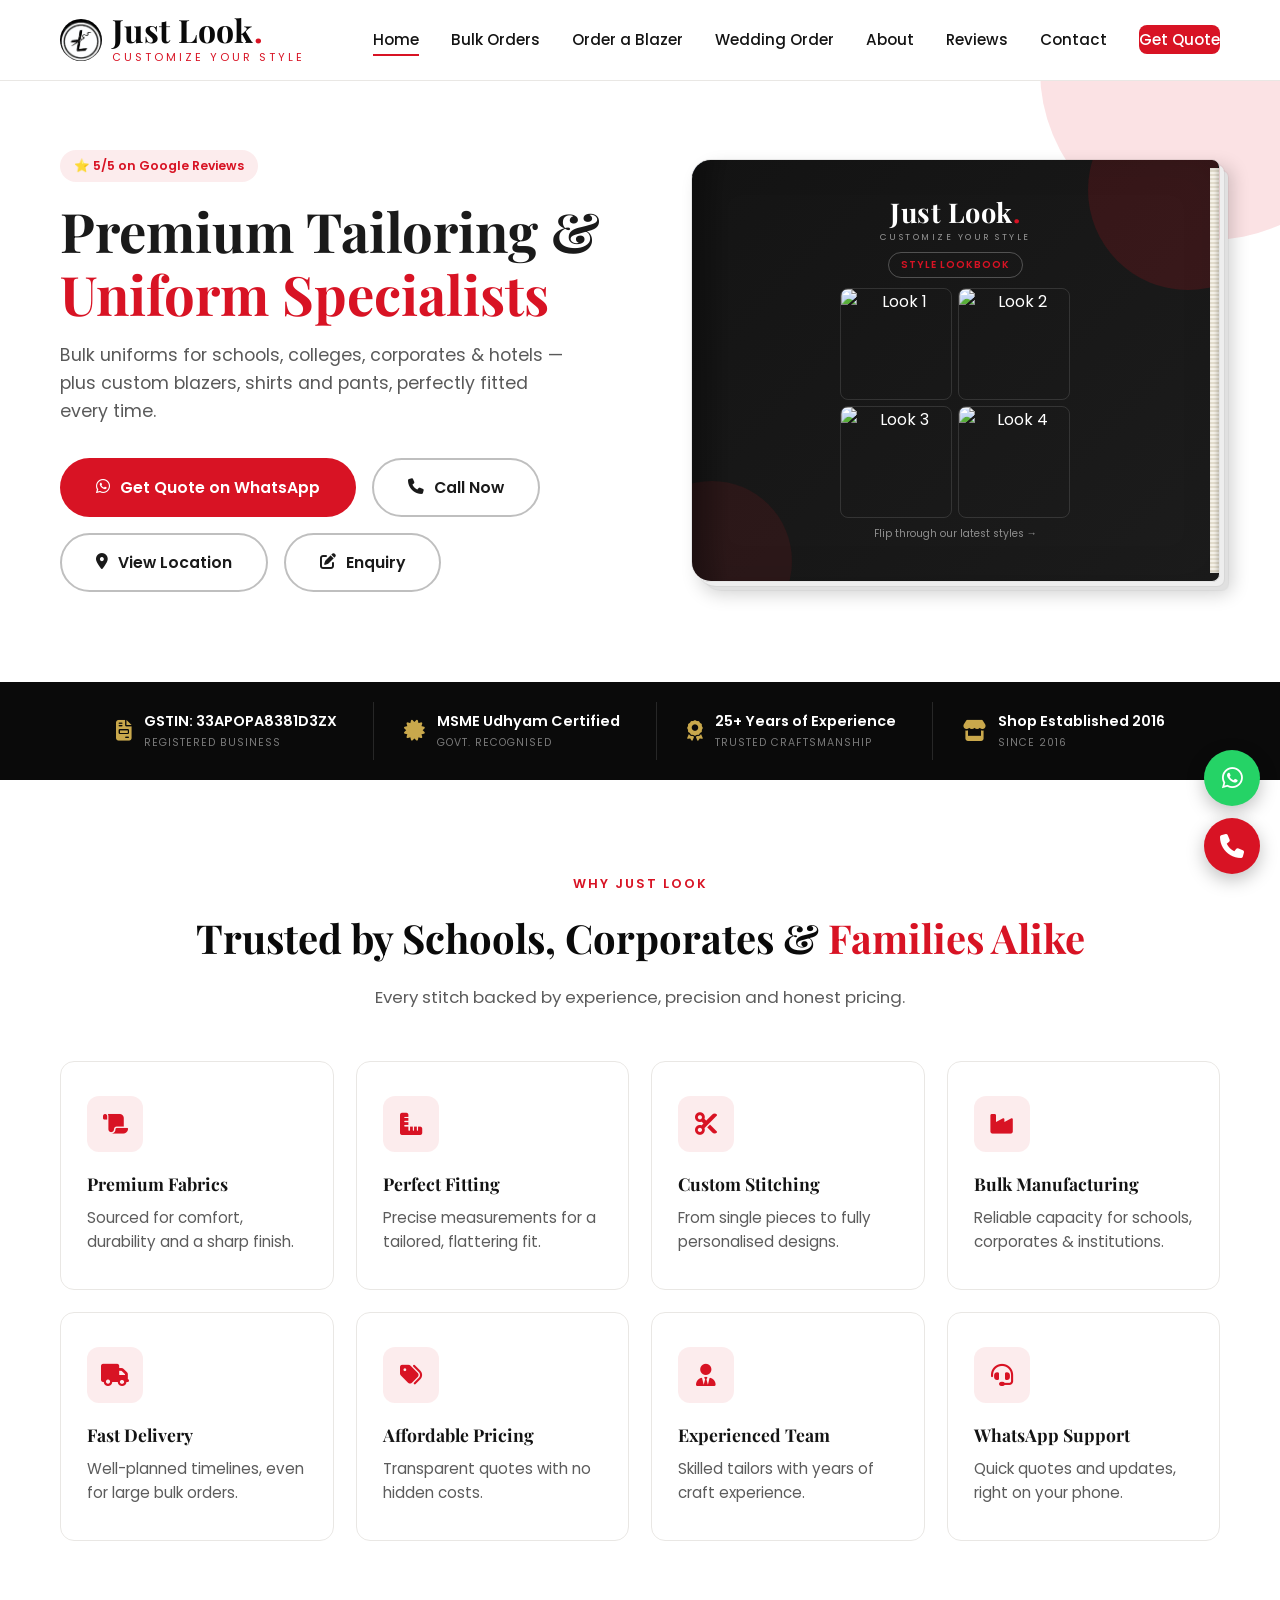
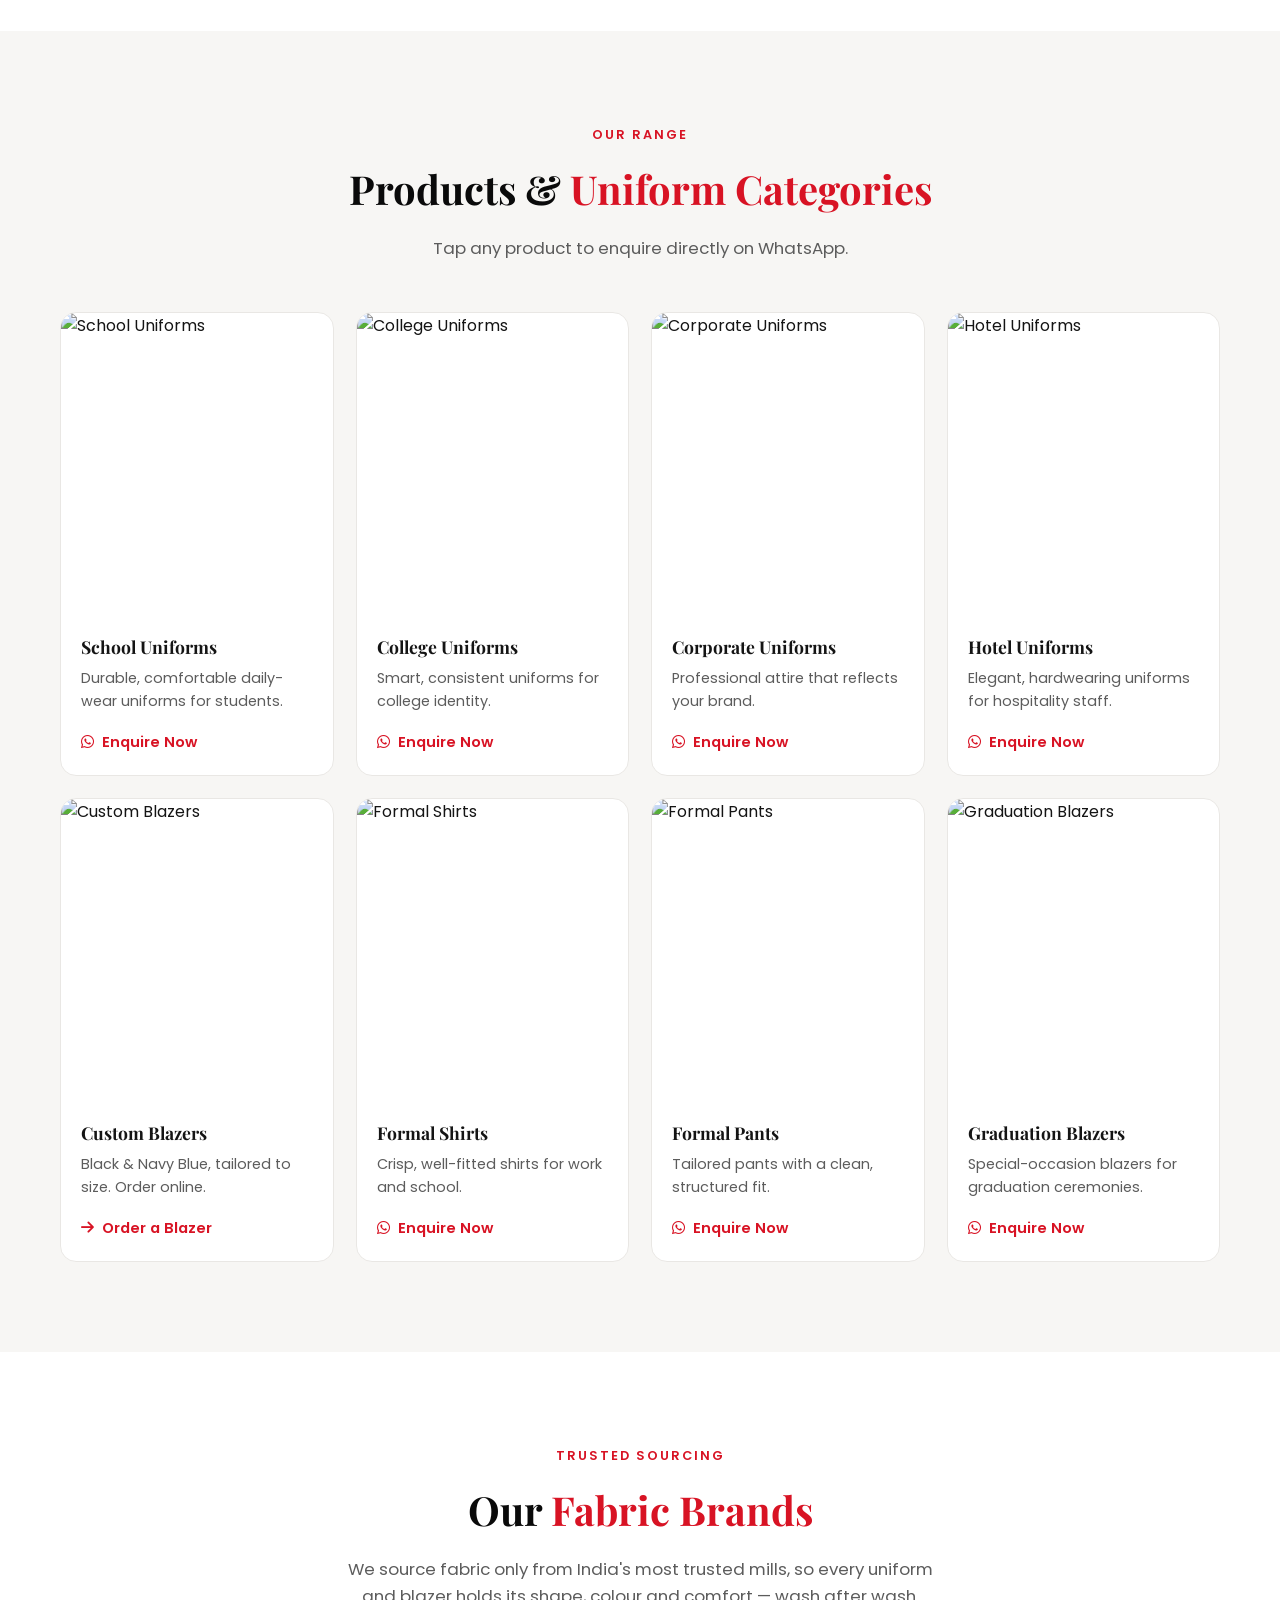
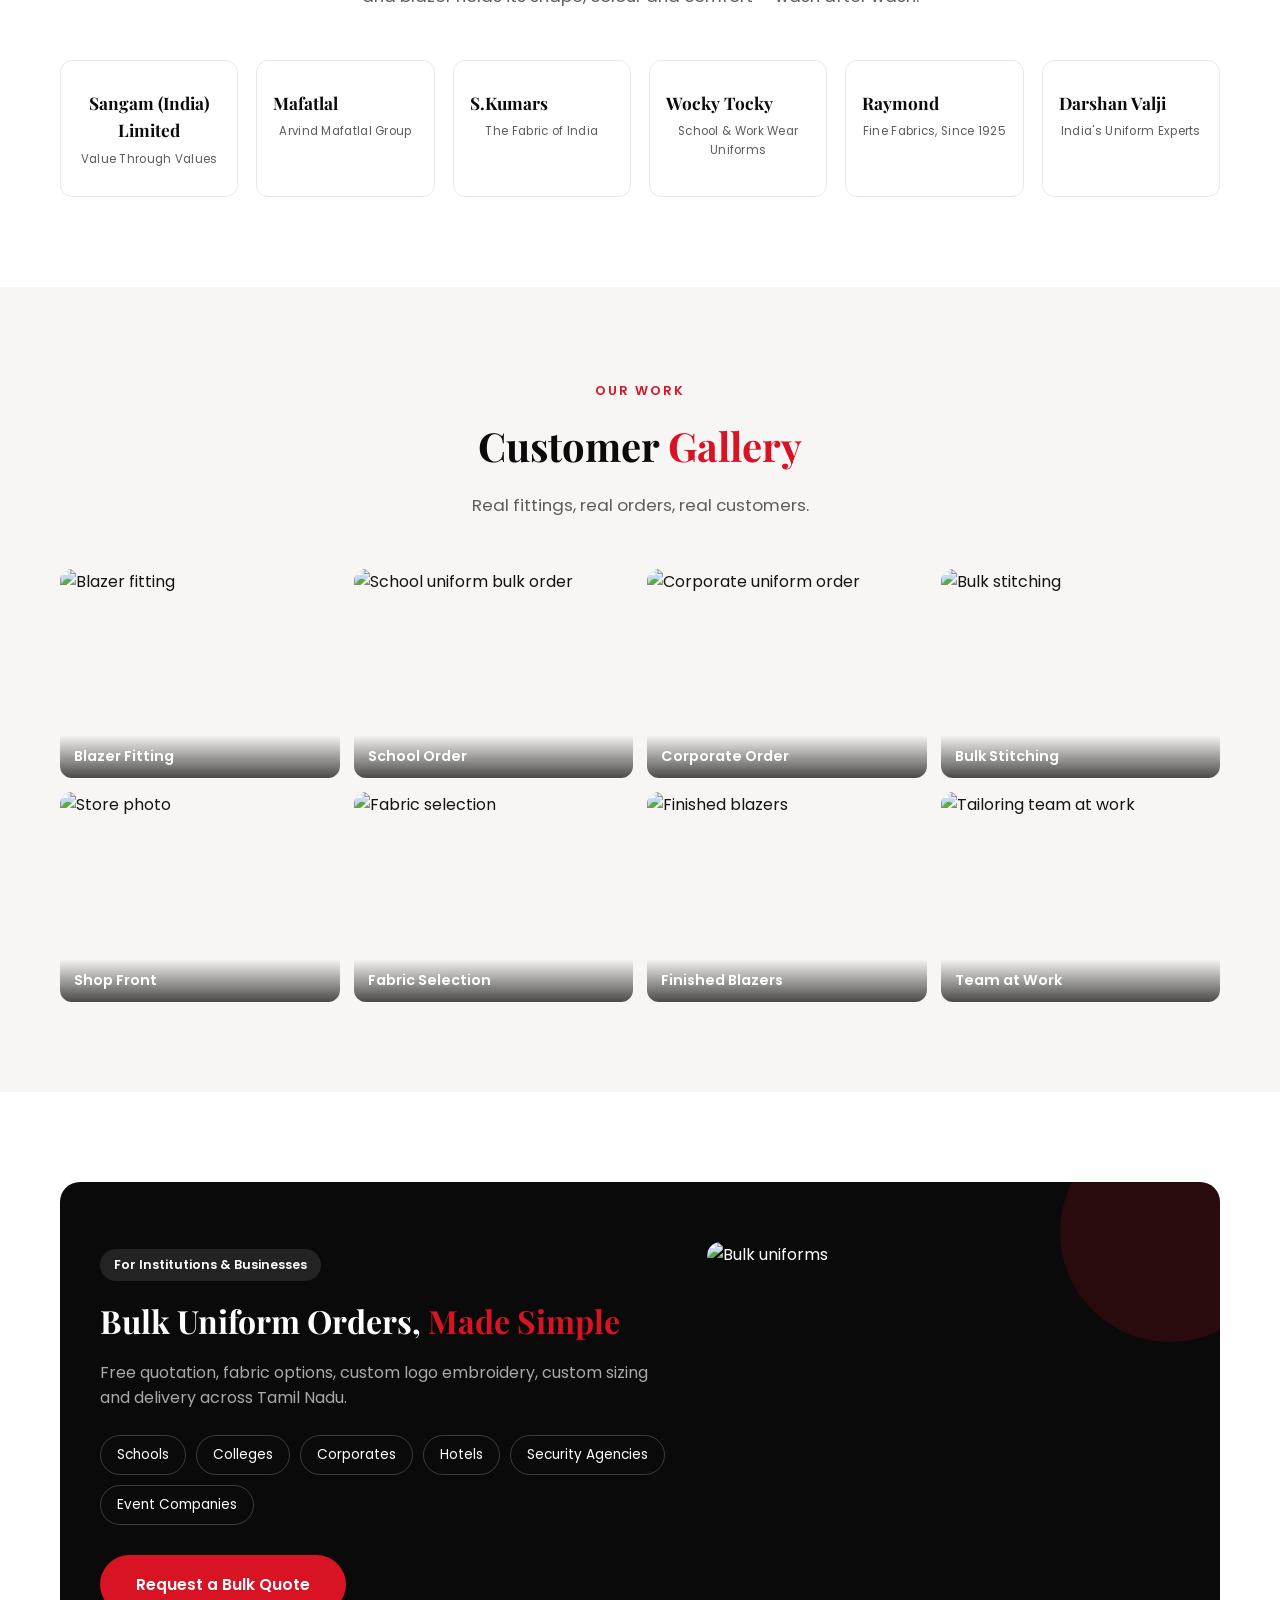
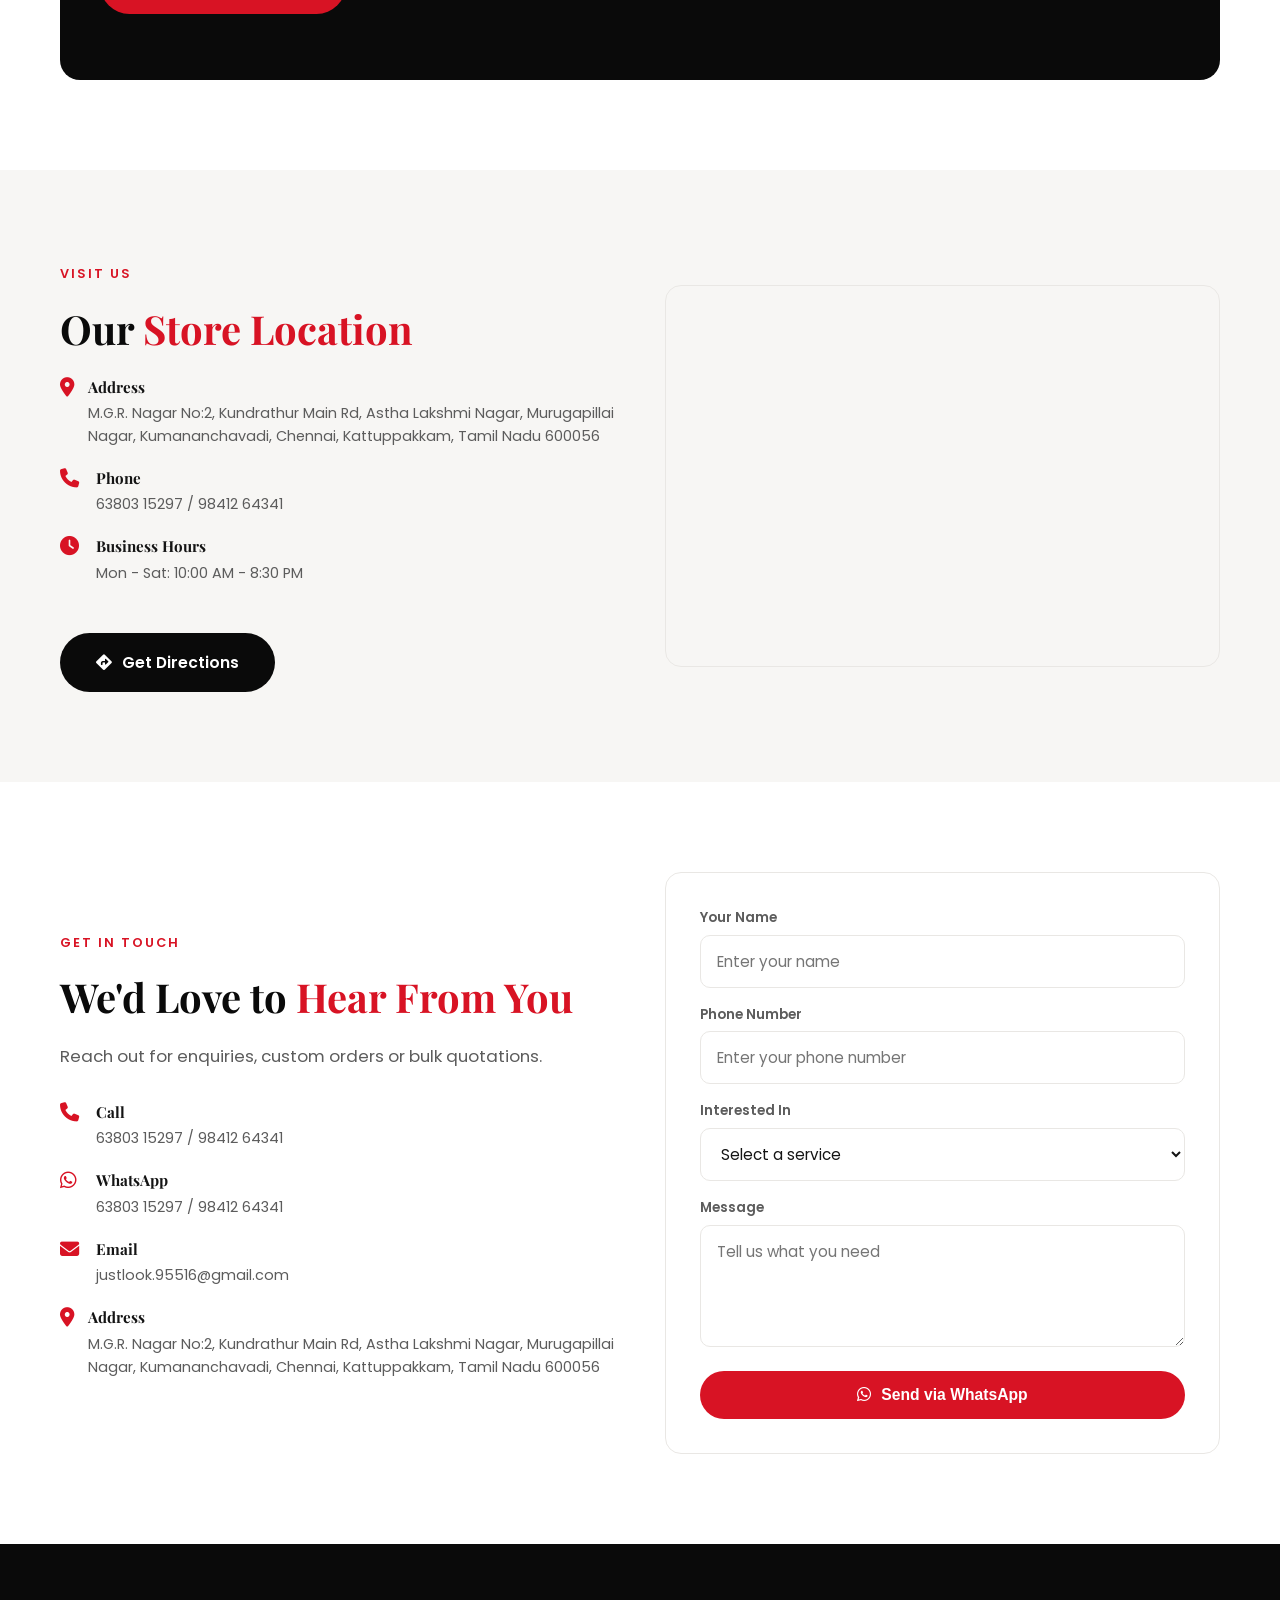
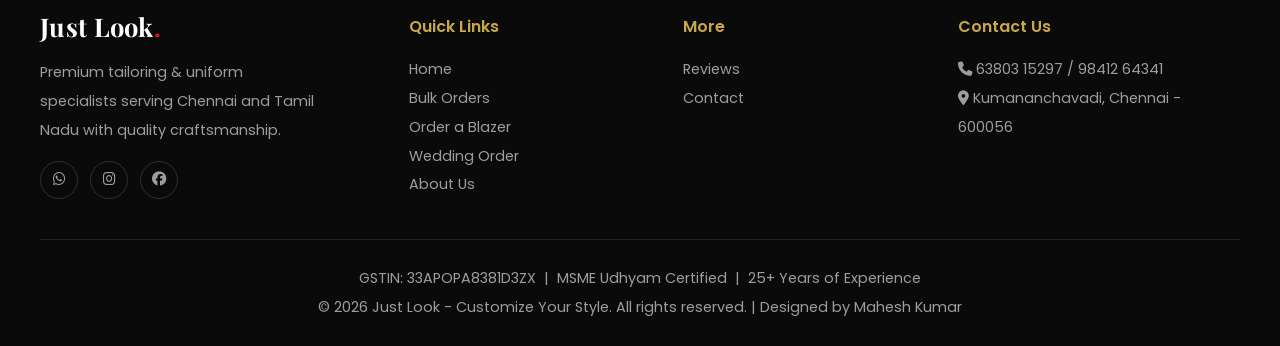
==== commit eeb0e140: "Add files via upload" ====
--- a/index.html
+++ b/index.html
@@ -27,7 +27,7 @@
 <nav class="navbar">
   <div class="nav-container">
     <a href="index.html" class="logo" style="display:flex; align-items:center; gap:10px; line-height:normal;">
-      <img src="images/logo.png" alt="Just Look logo" style="display:block; width:42px; height:42px; min-width:42px; border-radius:50%; object-fit:cover; flex-shrink:0;">
+      <img src="logo.png" alt="Just Look logo" style="display:block; width:42px; height:42px; min-width:42px; border-radius:50%; object-fit:cover; flex-shrink:0;">
       <div style="display:flex; flex-direction:column; justify-content:center;">
         <span class="logo-text" style="white-space:nowrap;">Just Look<span style="color:var(--accent);">.</span></span>
         <span class="logo-tag" style="color:var(--accent);">Customize Your Style</span>
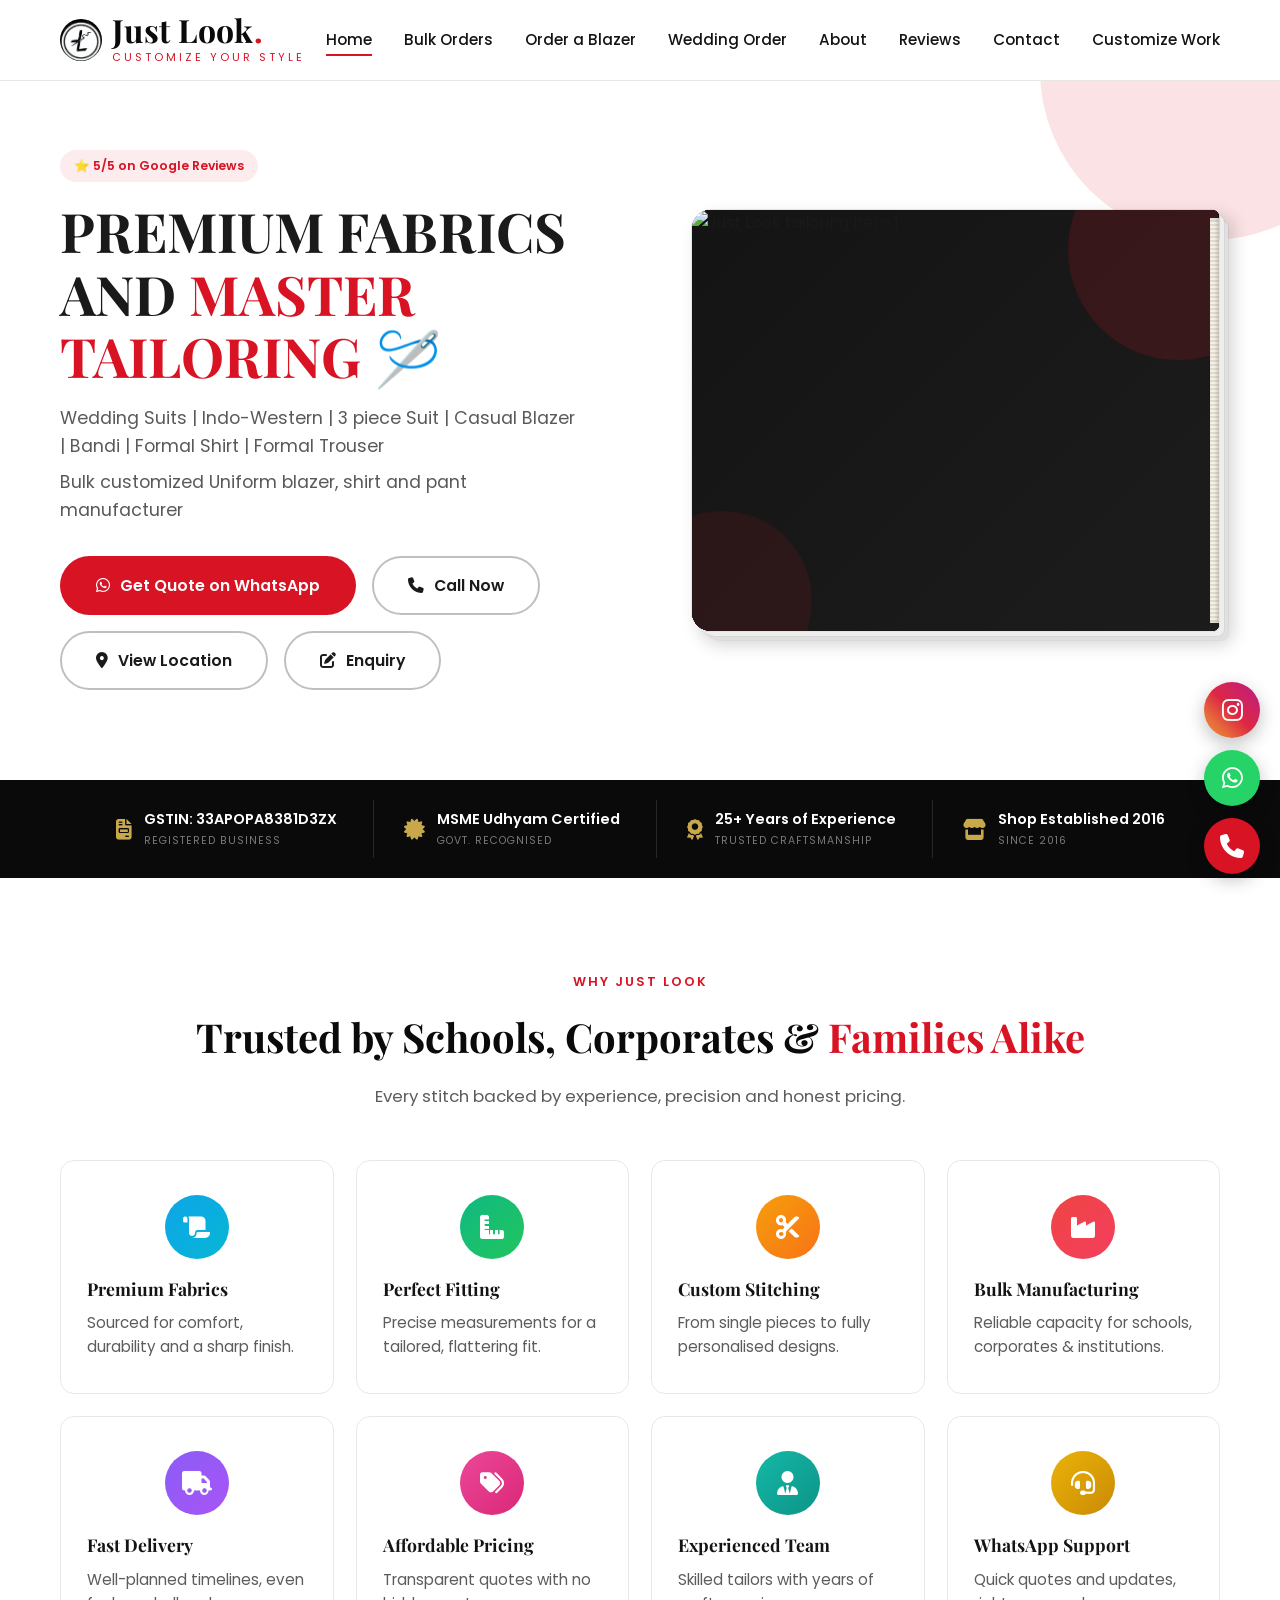
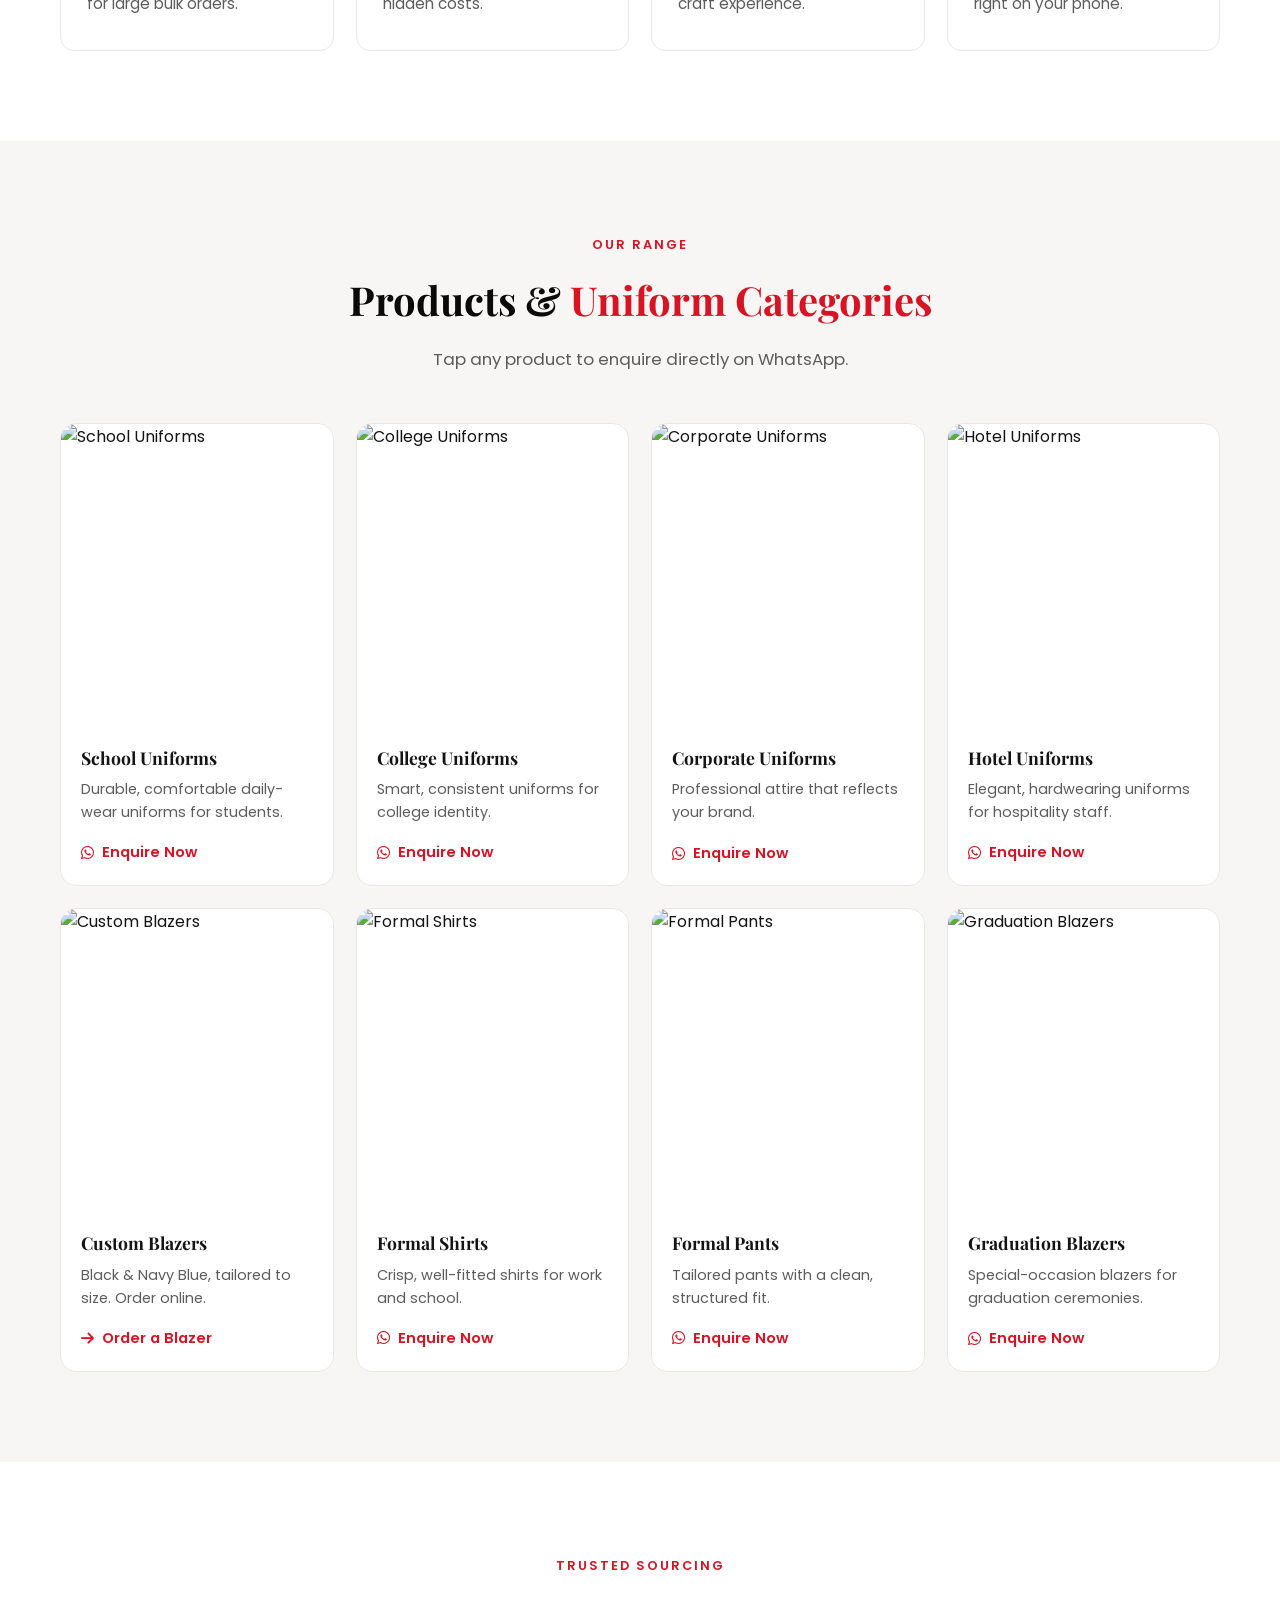
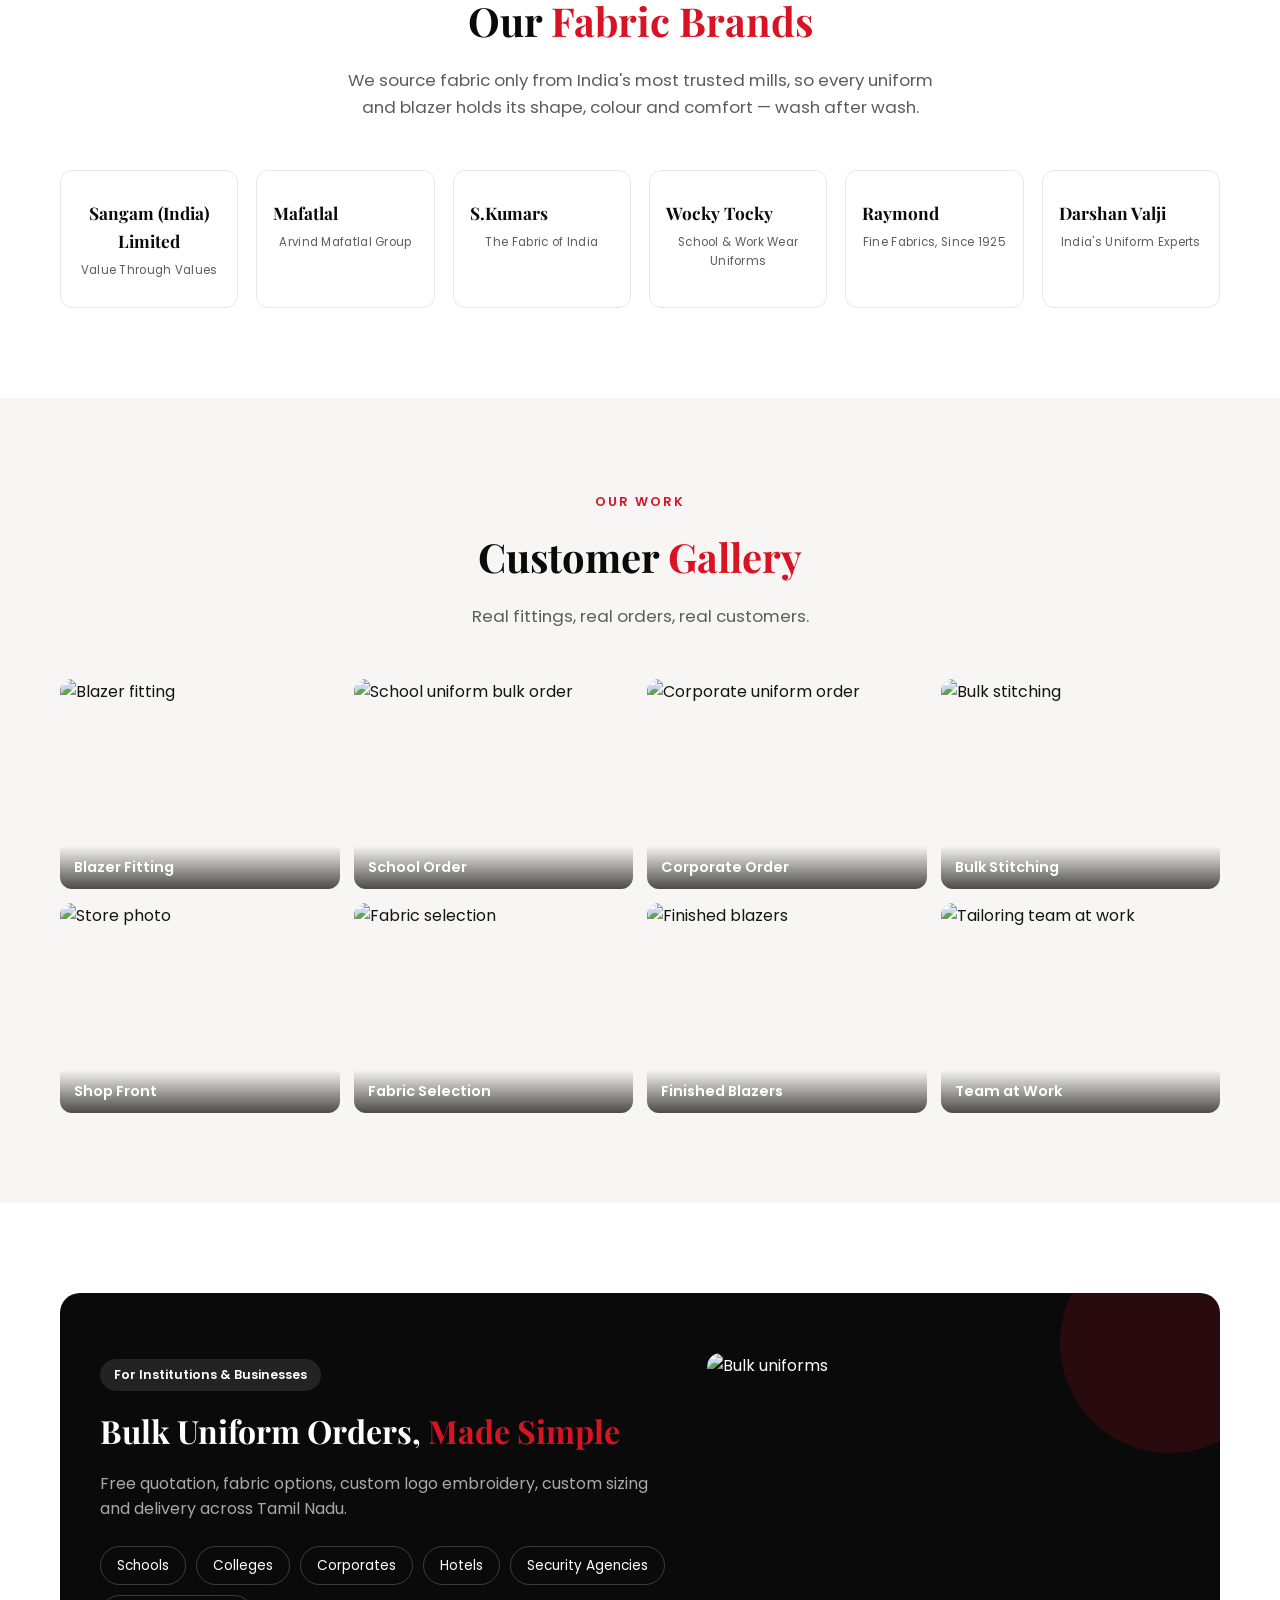
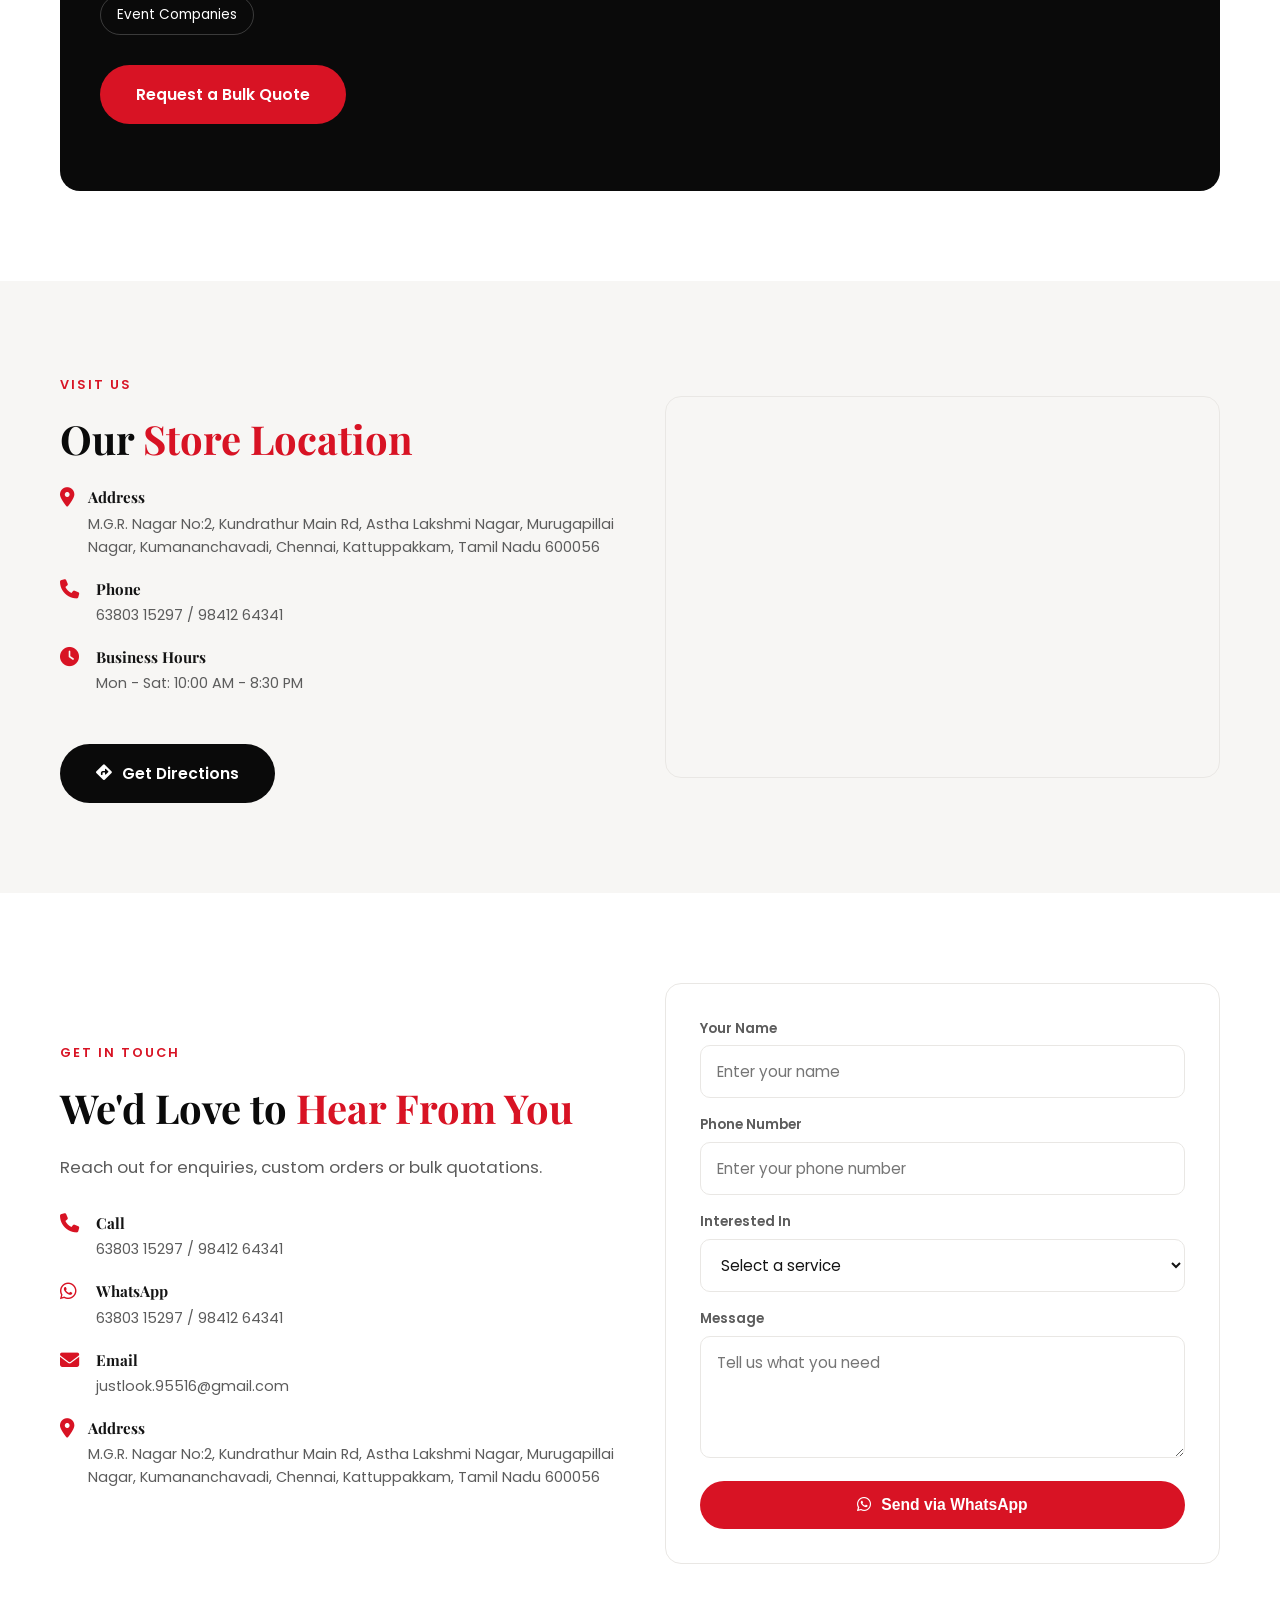
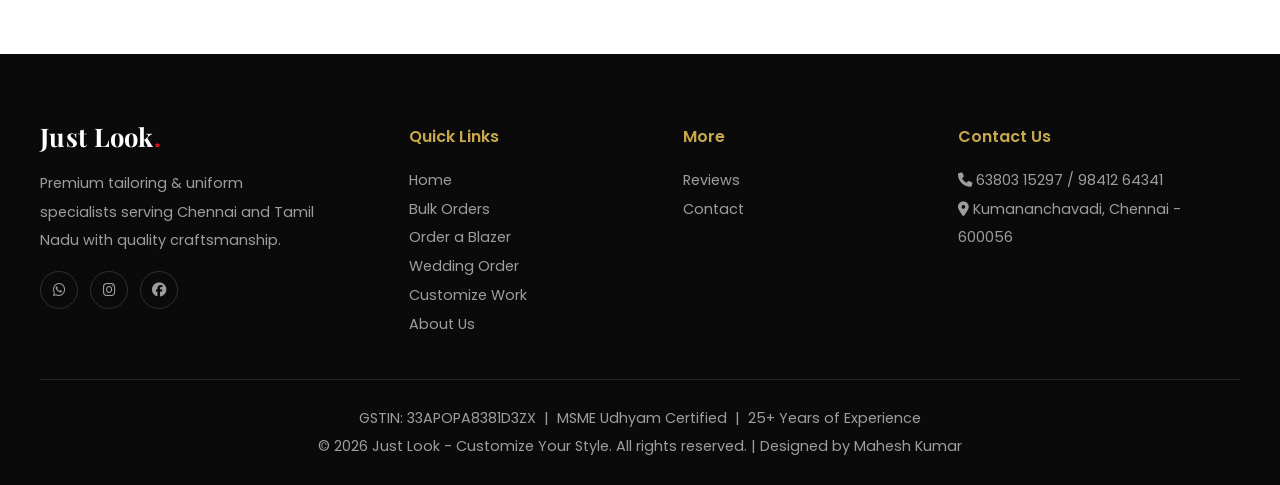
==== commit aa4f7068: "Add files via upload" ====
--- a/index.html
+++ b/index.html
@@ -17,8 +17,20 @@
 <link href="https://unpkg.com/aos@2.3.1/dist/aos.css" rel="stylesheet">
 <link rel="stylesheet" href="style.css">
 <style>
-.nav-cta{background:var(--accent, #d62828) !important; color:#fff !important; border-radius:8px !important; border:none !important;}
-.nav-cta:hover{background:#b71f1f !important;}
+  /* ===== Colourful icons — Home page cards only (banner untouched) ===== */
+  .feature-icon{
+    width:64px; height:64px; border-radius:50%;
+    display:flex; align-items:center; justify-content:center;
+    margin:0 auto 16px; font-size:1.5rem; color:#fff;
+  }
+  .feature-card:nth-of-type(8n+1) .feature-icon{ background:linear-gradient(135deg,#0ea5e9,#06b6d4); }
+  .feature-card:nth-of-type(8n+2) .feature-icon{ background:linear-gradient(135deg,#10b981,#22c55e); }
+  .feature-card:nth-of-type(8n+3) .feature-icon{ background:linear-gradient(135deg,#f59e0b,#f97316); }
+  .feature-card:nth-of-type(8n+4) .feature-icon{ background:linear-gradient(135deg,#ef4444,#f43f5e); }
+  .feature-card:nth-of-type(8n+5) .feature-icon{ background:linear-gradient(135deg,#8b5cf6,#a855f7); }
+  .feature-card:nth-of-type(8n+6) .feature-icon{ background:linear-gradient(135deg,#ec4899,#db2777); }
+  .feature-card:nth-of-type(8n+7) .feature-icon{ background:linear-gradient(135deg,#14b8a6,#0d9488); }
+  .feature-card:nth-of-type(8n+8) .feature-icon{ background:linear-gradient(135deg,#eab308,#ca8a04); }
 </style>
 </head>
 <body>
@@ -41,7 +53,7 @@
       <li><a href="about.html">About</a></li>
       <li><a href="reviews.html">Reviews</a></li>
       <li><a href="contact.html">Contact</a></li>
-      <li><a href="contact.html" class="nav-cta">Get Quote</a></li>
+      <li><a href="customize-work.html">Customize Work</a></li>
     </ul>
     <div class="hamburger" id="hamburger"><span></span><span></span><span></span></div>
   </div>
@@ -54,8 +66,9 @@
   <div class="container hero-grid" style="position:relative; z-index:1;">
     <div data-aos="fade-right">
       <span class="badge">⭐ 5/5 on Google Reviews</span>
-      <h1 style="font-size:clamp(2.2rem,5vw,3.4rem); margin:18px 0 16px; line-height:1.15; color:#1a1a1a;">Premium Tailoring & <span style="color:var(--accent);">Uniform Specialists</span></h1>
-      <p style="color:rgba(0,0,0,0.65); font-size:1.1rem; max-width:520px; margin-bottom:32px;">Bulk uniforms for schools, colleges, corporates & hotels — plus custom blazers, shirts and pants, perfectly fitted every time.</p>
+      <h1 style="font-size:clamp(2.2rem,5vw,3.4rem); margin:18px 0 16px; line-height:1.15; color:#1a1a1a;">PREMIUM FABRICS AND <span style="color:var(--accent);">MASTER TAILORING</span> 🪡</h1>
+      <p style="color:rgba(0,0,0,0.65); font-size:1.1rem; max-width:520px; margin-bottom:8px;">Wedding Suits | Indo-Western | 3 piece Suit | Casual Blazer | Bandi | Formal Shirt | Formal Trouser</p>
+      <p style="color:rgba(0,0,0,0.65); font-size:1.1rem; max-width:520px; margin-bottom:32px;">Bulk customized Uniform blazer, shirt and pant manufacturer</p>
       <div style="display:flex; flex-wrap:wrap; gap:16px;">
         <a href="#" data-wa-generic class="btn-primary" target="_blank"><i class="fab fa-whatsapp"></i> Get Quote on WhatsApp</a>
         <a href="#" data-call class="btn-outline" style="border-color:rgba(0,0,0,0.25); color:#1a1a1a;"><i class="fas fa-phone"></i> Call Now</a>
@@ -68,8 +81,17 @@
     <div id="heroBookWrap" data-aos="fade-left" style="position:relative; border-radius:20px 8px 8px 20px; overflow:hidden; border:1px solid rgba(0,0,0,0.1); box-shadow:5px 5px 0 -1px #eeeeee, 5px 5px 0 0 rgba(0,0,0,0.04), 10px 10px 0 -2px #e0e0e0, 10px 10px 0 -1px rgba(0,0,0,0.04), 10px 10px 18px 2px rgba(0,0,0,0.18);">
       <style>
         #heroBookWrap::after { content:''; position:absolute; top:8px; bottom:8px; right:0; width:9px; background:repeating-linear-gradient(180deg, #f6f2e9 0px, #f6f2e9 2px, #e3ddcd 2px, #e3ddcd 4px); box-shadow:inset -2px 0 4px rgba(0,0,0,0.2); z-index:8; pointer-events:none; }
-        #heroFlipStage { position:relative; width:100%; height:100%; aspect-ratio:700/560; perspective:1300px; background:#f7f7f7; }
-        #heroFlipStage .flip-slide { position:absolute; inset:0; width:100%; height:100%; object-fit:contain; background:#f7f7f7; display:block; backface-visibility:hidden; transform-origin:left center; transform:rotateY(0deg); box-shadow:0 0 24px rgba(0,0,0,0.12); border-right:1px solid rgba(0,0,0,0.06); }
+        #heroFlipStage { position:relative; width:100%; height:100%; aspect-ratio:700/560; perspective:1300px; background:#141414; }
+        #heroFlipStage .flip-slide { position:absolute; inset:0; width:100%; height:100%; display:block; backface-visibility:hidden; transform-origin:left center; transform:rotateY(0deg); box-shadow:0 0 24px rgba(0,0,0,0.12); border-right:1px solid rgba(0,0,0,0.06); overflow:hidden; }
+        #heroFlipStage .flip-slide.photo-slide { background:linear-gradient(135deg, #141414 0%, #1c1c1c 100%); }
+        #heroFlipStage .flip-slide.photo-slide::before, #heroFlipStage .flip-slide.photo-slide::after { content:none; }
+        #heroFlipStage .flip-slide-glow-a { position:absolute; top:-70px; right:-70px; width:220px; height:220px; background:var(--accent); opacity:0.16; border-radius:50%; pointer-events:none; z-index:1; }
+        #heroFlipStage .flip-slide-glow-b { position:absolute; bottom:-60px; left:-60px; width:180px; height:180px; background:var(--accent); opacity:0.1; border-radius:50%; pointer-events:none; z-index:1; }
+        #heroFlipStage .flip-slide-shade { content:''; position:absolute; inset:0; background:linear-gradient(90deg, rgba(0,0,0,0.55) 0%, rgba(0,0,0,0.18) 8%, rgba(0,0,0,0) 26%, rgba(0,0,0,0) 74%, rgba(0,0,0,0.3) 100%); opacity:0; pointer-events:none; z-index:3; }
+        #heroFlipStage .flip-slide-shine { content:''; position:absolute; inset:0; background:linear-gradient(90deg, rgba(255,255,255,0) 0%, rgba(255,255,255,0.55) 48%, rgba(255,255,255,0) 62%, rgba(255,255,255,0) 100%); opacity:0; pointer-events:none; mix-blend-mode:soft-light; z-index:3; }
+        #heroFlipStage .flip-slide.photo-slide img { position:relative; z-index:2; width:100%; height:100%; object-fit:contain; display:block; }
+        #heroFlipStage .flip-slide.js-flipping .flip-slide-shade { animation: heroPageShade 1.15s linear forwards; }
+        #heroFlipStage .flip-slide.js-flipping .flip-slide-shine { animation: heroPageShine 1.15s linear forwards; }
         #heroFlipStage .flip-slide::after { content:''; position:absolute; inset:0; background:linear-gradient(90deg, rgba(0,0,0,0.55) 0%, rgba(0,0,0,0.18) 8%, rgba(0,0,0,0) 26%, rgba(0,0,0,0) 74%, rgba(0,0,0,0.3) 100%); opacity:0; pointer-events:none; }
         #heroFlipStage .flip-slide::before { content:''; position:absolute; inset:0; background:linear-gradient(90deg, rgba(255,255,255,0) 0%, rgba(255,255,255,0.55) 48%, rgba(255,255,255,0) 62%, rgba(255,255,255,0) 100%); opacity:0; pointer-events:none; mix-blend-mode:soft-light; }
         #heroFlipStage .flip-slide.js-flipping { animation: heroPageTurn 1.15s cubic-bezier(.45,.05,.35,1) forwards; }
@@ -95,17 +117,21 @@
           <span style="position:relative; font-size:0.55rem; letter-spacing:2.5px; color:rgba(255,255,255,0.55); margin-top:4px; text-transform:uppercase;">Customize Your Style</span>
           <span style="position:relative; display:inline-block; margin:8px 0 10px; padding:4px 12px; border:1px solid rgba(255,255,255,0.25); border-radius:20px; font-size:0.62rem; letter-spacing:1px; color:var(--accent); text-transform:uppercase; font-weight:600;">Style Lookbook</span>
           <div style="position:relative; display:grid; grid-template-columns:1fr 1fr; gap:6px; width:100%; max-width:230px;">
-            <div style="border-radius:8px; overflow:hidden; aspect-ratio:1; border:1px solid rgba(255,255,255,0.12);"><img src="https://res.cloudinary.com/dt97offnl/image/upload/v1784267085/BL5466-BKPL_2_mojyja.webp" alt="Look 1" style="width:100%; height:100%; object-fit:cover; display:block;"></div>
-            <div style="border-radius:8px; overflow:hidden; aspect-ratio:1; border:1px solid rgba(255,255,255,0.12);"><img src="https://res.cloudinary.com/dt97offnl/image/upload/v1784277386/Gemini_Generated_Image_fr2k9bfr2k9bfr2k_m7gvyy.png" alt="Look 2" style="width:100%; height:100%; object-fit:cover; display:block;"></div>
+            <div style="border-radius:8px; overflow:hidden; aspect-ratio:1; border:1px solid rgba(255,255,255,0.12);"><img src="https://res.cloudinary.com/dt97offnl/image/upload/v1784287844/WhatsApp_Image_2026-07-12_at_9.09.08_PM_1_y7iwe6.jpg" alt="Look 1" style="width:100%; height:100%; object-fit:cover; display:block;"></div>
+            <div style="border-radius:8px; overflow:hidden; aspect-ratio:1; border:1px solid rgba(255,255,255,0.12);"><img src="https://res.cloudinary.com/dt97offnl/image/upload/v1784295267/WhatsApp_Image_2026-07-12_at_9.09.13_PM_kwxcqe.jpg" alt="Look 2" style="width:100%; height:100%; object-fit:cover; display:block;"></div>
             <div style="border-radius:8px; overflow:hidden; aspect-ratio:1; border:1px solid rgba(255,255,255,0.12);"><img src="https://res.cloudinary.com/dt97offnl/image/upload/v1784277380/il_570xN.6675612759_tknp_opjtrh.webp" alt="Look 3" style="width:100%; height:100%; object-fit:cover; display:block;"></div>
-            <div style="border-radius:8px; overflow:hidden; aspect-ratio:1; border:1px solid rgba(255,255,255,0.12);"><img src="https://res.cloudinary.com/dt97offnl/image/upload/v1784277385/Gemini_Generated_Image_50774f50774f5077_hzj6no.png" alt="Look 4" style="width:100%; height:100%; object-fit:cover; display:block;"></div>
+            <div style="border-radius:8px; overflow:hidden; aspect-ratio:1; border:1px solid rgba(255,255,255,0.12);"><img src="https://res.cloudinary.com/dt97offnl/image/upload/v1784350603/WhatsApp_Image_2026-07-12_at_9.03.58_PM_mpu2ut.jpg" alt="Look 4" style="width:100%; height:100%; object-fit:cover; display:block;"></div>
           </div>
           <span style="position:relative; margin-top:8px; font-size:0.65rem; color:rgba(255,255,255,0.5);">Flip through our latest styles →</span>
         </div>
-        <img class="flip-slide" src="https://res.cloudinary.com/dt97offnl/image/upload/v1784267085/BL5466-BKPL_2_mojyja.webp" alt="Just Look tailoring hero 1" style="z-index:4;">
-        <img class="flip-slide" src="https://res.cloudinary.com/dt97offnl/image/upload/v1784277386/Gemini_Generated_Image_fr2k9bfr2k9bfr2k_m7gvyy.png" alt="Just Look tailoring hero 2" style="z-index:3;">
-        <img class="flip-slide" src="https://res.cloudinary.com/dt97offnl/image/upload/v1784277380/il_570xN.6675612759_tknp_opjtrh.webp" alt="Just Look tailoring hero 3" style="z-index:2;">
-        <img class="flip-slide" src="https://res.cloudinary.com/dt97offnl/image/upload/v1784277385/Gemini_Generated_Image_50774f50774f5077_hzj6no.png" alt="Just Look tailoring hero 4" style="z-index:1;">
+        <div class="flip-slide photo-slide" style="z-index:8;"><div class="flip-slide-glow-a"></div><div class="flip-slide-glow-b"></div><img src="https://res.cloudinary.com/dt97offnl/image/upload/v1784277380/il_570xN.6675612759_tknp_opjtrh.webp" alt="Just Look tailoring hero 1"><div class="flip-slide-shade"></div><div class="flip-slide-shine"></div></div>
+        <div class="flip-slide photo-slide" style="z-index:7;"><div class="flip-slide-glow-a"></div><div class="flip-slide-glow-b"></div><img src="https://res.cloudinary.com/dt97offnl/image/upload/v1784287844/WhatsApp_Image_2026-07-12_at_9.09.08_PM_1_y7iwe6.jpg" alt="Just Look tailoring hero 2"><div class="flip-slide-shade"></div><div class="flip-slide-shine"></div></div>
+        <div class="flip-slide photo-slide" style="z-index:6;"><div class="flip-slide-glow-a"></div><div class="flip-slide-glow-b"></div><img src="https://res.cloudinary.com/dt97offnl/image/upload/v1784295267/WhatsApp_Image_2026-07-12_at_9.09.13_PM_kwxcqe.jpg" alt="Just Look tailoring hero 3"><div class="flip-slide-shade"></div><div class="flip-slide-shine"></div></div>
+        <div class="flip-slide photo-slide" style="z-index:5;"><div class="flip-slide-glow-a"></div><div class="flip-slide-glow-b"></div><img src="https://res.cloudinary.com/dt97offnl/image/upload/v1784350603/WhatsApp_Image_2026-07-12_at_9.03.58_PM_mpu2ut.jpg" alt="Just Look tailoring hero 4"><div class="flip-slide-shade"></div><div class="flip-slide-shine"></div></div>
+        <div class="flip-slide photo-slide" style="z-index:4;"><div class="flip-slide-glow-a"></div><div class="flip-slide-glow-b"></div><img src="https://res.cloudinary.com/dt97offnl/image/upload/v1784350603/WhatsApp_Image_2026-07-12_at_9.02.51_PM_w9gzjq.jpg" alt="Just Look tailoring hero 5"><div class="flip-slide-shade"></div><div class="flip-slide-shine"></div></div>
+        <div class="flip-slide photo-slide" style="z-index:3;"><div class="flip-slide-glow-a"></div><div class="flip-slide-glow-b"></div><img src="https://res.cloudinary.com/dt97offnl/image/upload/v1784295266/WhatsApp_Image_2026-07-12_at_9.10.17_PM_gl7un7.jpg" alt="Just Look tailoring hero 6"><div class="flip-slide-shade"></div><div class="flip-slide-shine"></div></div>
+        <div class="flip-slide photo-slide" style="z-index:2;"><div class="flip-slide-glow-a"></div><div class="flip-slide-glow-b"></div><img src="https://res.cloudinary.com/dt97offnl/image/upload/v1784270975/Finished_Balzers_h0wip6.jpg" alt="Just Look tailoring hero 7"><div class="flip-slide-shade"></div><div class="flip-slide-shine"></div></div>
+        <div class="flip-slide photo-slide" style="z-index:1;"><div class="flip-slide-glow-a"></div><div class="flip-slide-glow-b"></div><img src="https://res.cloudinary.com/dt97offnl/image/upload/v1784268867/Custom_Blazer_znz12f.jpg" alt="Just Look tailoring hero 8"><div class="flip-slide-shade"></div><div class="flip-slide-shine"></div></div>
         <div class="spine-shadow"></div>
         <div class="inner-shadow"></div>
       </div>
@@ -113,7 +139,7 @@
         (function(){
           var stage = document.getElementById('heroFlipStage');
           var slides = Array.prototype.slice.call(stage.querySelectorAll('.flip-slide'));
-          var order = [0,1,2,3,4];
+          var order = [0,1,2,3,4,5,6,7,8];
           function applyZ(){
             order.forEach(function(idx, pos){
               slides[idx].style.zIndex = order.length - pos;
@@ -213,7 +239,7 @@
     </div>
     <div class="grid-4">
       <div class="product-card" data-aos="fade-up">
-        <img src="https://res.cloudinary.com/dt97offnl/image/upload/v1784267363/Screenshot_2026-07-17_111907_vi6tru.png" alt="School Uniforms" width="400" height="300" decoding="async" loading="lazy" style="width:100%; height:300px; object-fit:cover;">
+        <img src="https://res.cloudinary.com/dt97offnl/image/upload/v1784352312/blazers-500x500_lorwxs.webp" alt="School Uniforms" width="400" height="300" decoding="async" loading="lazy" style="width:100%; height:300px; object-fit:cover;">
         <div class="product-body">
           <h3>School Uniforms</h3>
           <p>Durable, comfortable daily-wear uniforms for students.</p>
@@ -290,32 +316,37 @@
     </div>
     <style>
       .brand-chip .b-logo-wrap{ display:flex; align-items:center; justify-content:center; height:48px; margin-bottom:14px; }
-      .brand-chip .b-logo{ max-height:44px; max-width:140px; width:auto; height:auto; object-fit:contain; filter:grayscale(15%); }
-      .brand-chip .b-logo-fallback{ display:none; align-items:center; justify-content:center; height:48px; margin-bottom:14px; font-family:'Playfair Display', serif; font-weight:700; font-size:1.1rem; color:var(--accent); }
+      .brand-chip .b-logo{ max-height:44px; max-width:140px; width:auto; height:auto; object-fit:contain; }
+      .brand-chip .b-logo-fallback{
+        display:none; align-items:center; justify-content:center;
+        width:48px; height:48px; border-radius:50%; margin:0 auto 14px;
+        font-family:'Playfair Display', serif; font-weight:700; font-size:1rem;
+        color:#fff; letter-spacing:0.5px; box-shadow:0 6px 16px rgba(0,0,0,0.15);
+      }
     </style>
     <div class="brand-grid" data-aos="fade-up">
       <div class="brand-chip">
-        <div class="b-logo-wrap"><img class="b-logo" src="https://logo.clearbit.com/sangamgroup.com?size=160" alt="Sangam (India) Limited logo" loading="lazy" onerror="this.parentElement.style.display='none'; this.parentElement.nextElementSibling.style.display='flex';"><div class="b-logo-fallback" style="display:none;">Sangam</div></div>
+        <div class="b-logo-wrap"><img class="b-logo" src="https://res.cloudinary.com/dt97offnl/image/upload/v1784372174/WhatsApp_Image_2026-07-17_at_8.57.10_PM_3_femcjr.jpg" alt="Sangam (India) Limited logo" loading="lazy" onerror="this.parentElement.style.display='none'; this.parentElement.nextElementSibling.style.display='flex';"><div class="b-logo-fallback" style="display:none; background:linear-gradient(135deg,#0ea5e9,#06b6d4);">SIL</div></div>
         <span class="b-name">Sangam (India) Limited</span><span class="b-tag">Value Through Values</span>
       </div>
       <div class="brand-chip">
-        <div class="b-logo-wrap"><img class="b-logo" src="https://logo.clearbit.com/mafatlals.com?size=160" alt="Mafatlal logo" loading="lazy" onerror="this.parentElement.style.display='none'; this.parentElement.nextElementSibling.style.display='flex';"><div class="b-logo-fallback" style="display:none;">Mafatlal</div></div>
+        <div class="b-logo-wrap"><img class="b-logo" src="https://res.cloudinary.com/dt97offnl/image/upload/v1784372174/WhatsApp_Image_2026-07-17_at_8.57.10_PM_2_yz8skz.jpg" alt="Mafatlal logo" loading="lazy" onerror="this.parentElement.style.display='none'; this.parentElement.nextElementSibling.style.display='flex';"><div class="b-logo-fallback" style="display:none; background:linear-gradient(135deg,#10b981,#22c55e);">M</div></div>
         <span class="b-name">Mafatlal</span><span class="b-tag">Arvind Mafatlal Group</span>
       </div>
       <div class="brand-chip">
-        <div class="b-logo-wrap"><img class="b-logo" src="https://logo.clearbit.com/skumars.co.in?size=160" alt="S.Kumars logo" loading="lazy" onerror="this.parentElement.style.display='none'; this.parentElement.nextElementSibling.style.display='flex';"><div class="b-logo-fallback" style="display:none;">S.Kumars</div></div>
+        <div class="b-logo-wrap"><img class="b-logo" src="https://res.cloudinary.com/dt97offnl/image/upload/v1784372174/WhatsApp_Image_2026-07-17_at_8.57.10_PM_1_yws7hr.jpg" alt="S.Kumars logo" loading="lazy" onerror="this.parentElement.style.display='none'; this.parentElement.nextElementSibling.style.display='flex';"><div class="b-logo-fallback" style="display:none; background:linear-gradient(135deg,#f59e0b,#f97316);">SK</div></div>
         <span class="b-name">S.Kumars</span><span class="b-tag">The Fabric of India</span>
       </div>
       <div class="brand-chip">
-        <div class="b-logo-wrap"><img class="b-logo" src="https://logo.clearbit.com/wockytocky.com?size=160" alt="Wocky Tocky logo" loading="lazy" onerror="this.parentElement.style.display='none'; this.parentElement.nextElementSibling.style.display='flex';"><div class="b-logo-fallback" style="display:none;">Wocky Tocky</div></div>
+        <div class="b-logo-wrap"><img class="b-logo" src="https://res.cloudinary.com/dt97offnl/image/upload/v1784372174/WhatsApp_Image_2026-07-17_at_8.57.11_PM_1_lmpyg4.jpg" alt="Wocky Tocky logo" loading="lazy" onerror="this.parentElement.style.display='none'; this.parentElement.nextElementSibling.style.display='flex';"><div class="b-logo-fallback" style="display:none; background:linear-gradient(135deg,#ef4444,#f43f5e);">WT</div></div>
         <span class="b-name">Wocky Tocky</span><span class="b-tag">School & Work Wear Uniforms</span>
       </div>
       <div class="brand-chip">
-        <div class="b-logo-wrap"><img class="b-logo" src="https://logo.clearbit.com/raymond.in?size=160" alt="Raymond logo" loading="lazy" onerror="this.parentElement.style.display='none'; this.parentElement.nextElementSibling.style.display='flex';"><div class="b-logo-fallback" style="display:none;">Raymond</div></div>
+        <div class="b-logo-wrap"><img class="b-logo" src="https://res.cloudinary.com/dt97offnl/image/upload/v1784372173/WhatsApp_Image_2026-07-17_at_8.57.11_PM_j9z1iv.jpg" alt="Raymond logo" loading="lazy" onerror="this.parentElement.style.display='none'; this.parentElement.nextElementSibling.style.display='flex';"><div class="b-logo-fallback" style="display:none; background:linear-gradient(135deg,#8b5cf6,#a855f7);">R</div></div>
         <span class="b-name">Raymond</span><span class="b-tag">Fine Fabrics, Since 1925</span>
       </div>
       <div class="brand-chip">
-        <div class="b-logo-wrap"><img class="b-logo" src="https://logo.clearbit.com/darshanvalji.com?size=160" alt="Darshan Valji logo" loading="lazy" onerror="this.parentElement.style.display='none'; this.parentElement.nextElementSibling.style.display='flex';"><div class="b-logo-fallback" style="display:none;">Darshan Valji</div></div>
+        <div class="b-logo-wrap"><img class="b-logo" src="https://res.cloudinary.com/dt97offnl/image/upload/v1784372174/WhatsApp_Image_2026-07-17_at_8.57.10_PM_kn1fxb.jpg" alt="Darshan Valji logo" loading="lazy" onerror="this.parentElement.style.display='none'; this.parentElement.nextElementSibling.style.display='flex';"><div class="b-logo-fallback" style="display:none; background:linear-gradient(135deg,#ec4899,#db2777);">DV</div></div>
         <span class="b-name">Darshan Valji</span><span class="b-tag">India's Uniform Experts</span>
       </div>
     </div>
@@ -380,7 +411,7 @@
         </div>
         <a href="bulk-orders.html" class="btn-primary mt-30">Request a Bulk Quote</a>
       </div>
-      <img src="https://res.cloudinary.com/dt97offnl/image/upload/v1784273336/Bulk_Uniform_mqgtff.png" alt="Bulk uniforms" style="border-radius:14px; width:100%; height:100%; object-fit:cover;" width="500" height="400" decoding="async" loading="lazy">
+      <img src="https://res.cloudinary.com/dt97offnl/image/upload/v1784267363/Screenshot_2026-07-17_111907_vi6tru.png" alt="Bulk uniforms" style="border-radius:14px; width:100%; height:100%; object-fit:cover;" width="500" height="400" decoding="async" loading="lazy">
     </div>
   </div>
 </section>
@@ -455,6 +486,7 @@
         <li><a href="bulk-orders.html">Bulk Orders</a></li>
         <li><a href="blazer-order.html">Order a Blazer</a></li>
       <li><a href="wedding-order.html">Wedding Order</a></li>
+        <li><a href="customize-work.html">Customize Work</a></li>
         <li><a href="about.html">About Us</a></li>
       </ul>
     </div>
@@ -479,6 +511,7 @@
 
 <!-- FLOATING BUTTONS -->
 <div class="floating-buttons">
+  <a href="https://www.instagram.com/__just___look__?igsh=YWExY2pvY2o3ZHds" class="float-btn instagram-btn" target="_blank" rel="noopener" title="Instagram" style="background:linear-gradient(45deg,#f09433,#e6683c,#dc2743,#cc2366,#bc1888); color:#fff;"><i class="fab fa-instagram"></i></a>
   <a href="#" data-wa-generic class="float-btn whatsapp-btn" target="_blank" title="WhatsApp"><i class="fab fa-whatsapp"></i></a>
   <a href="#" data-call class="float-btn call-btn" title="Call Now"><i class="fas fa-phone"></i></a>
 </div>
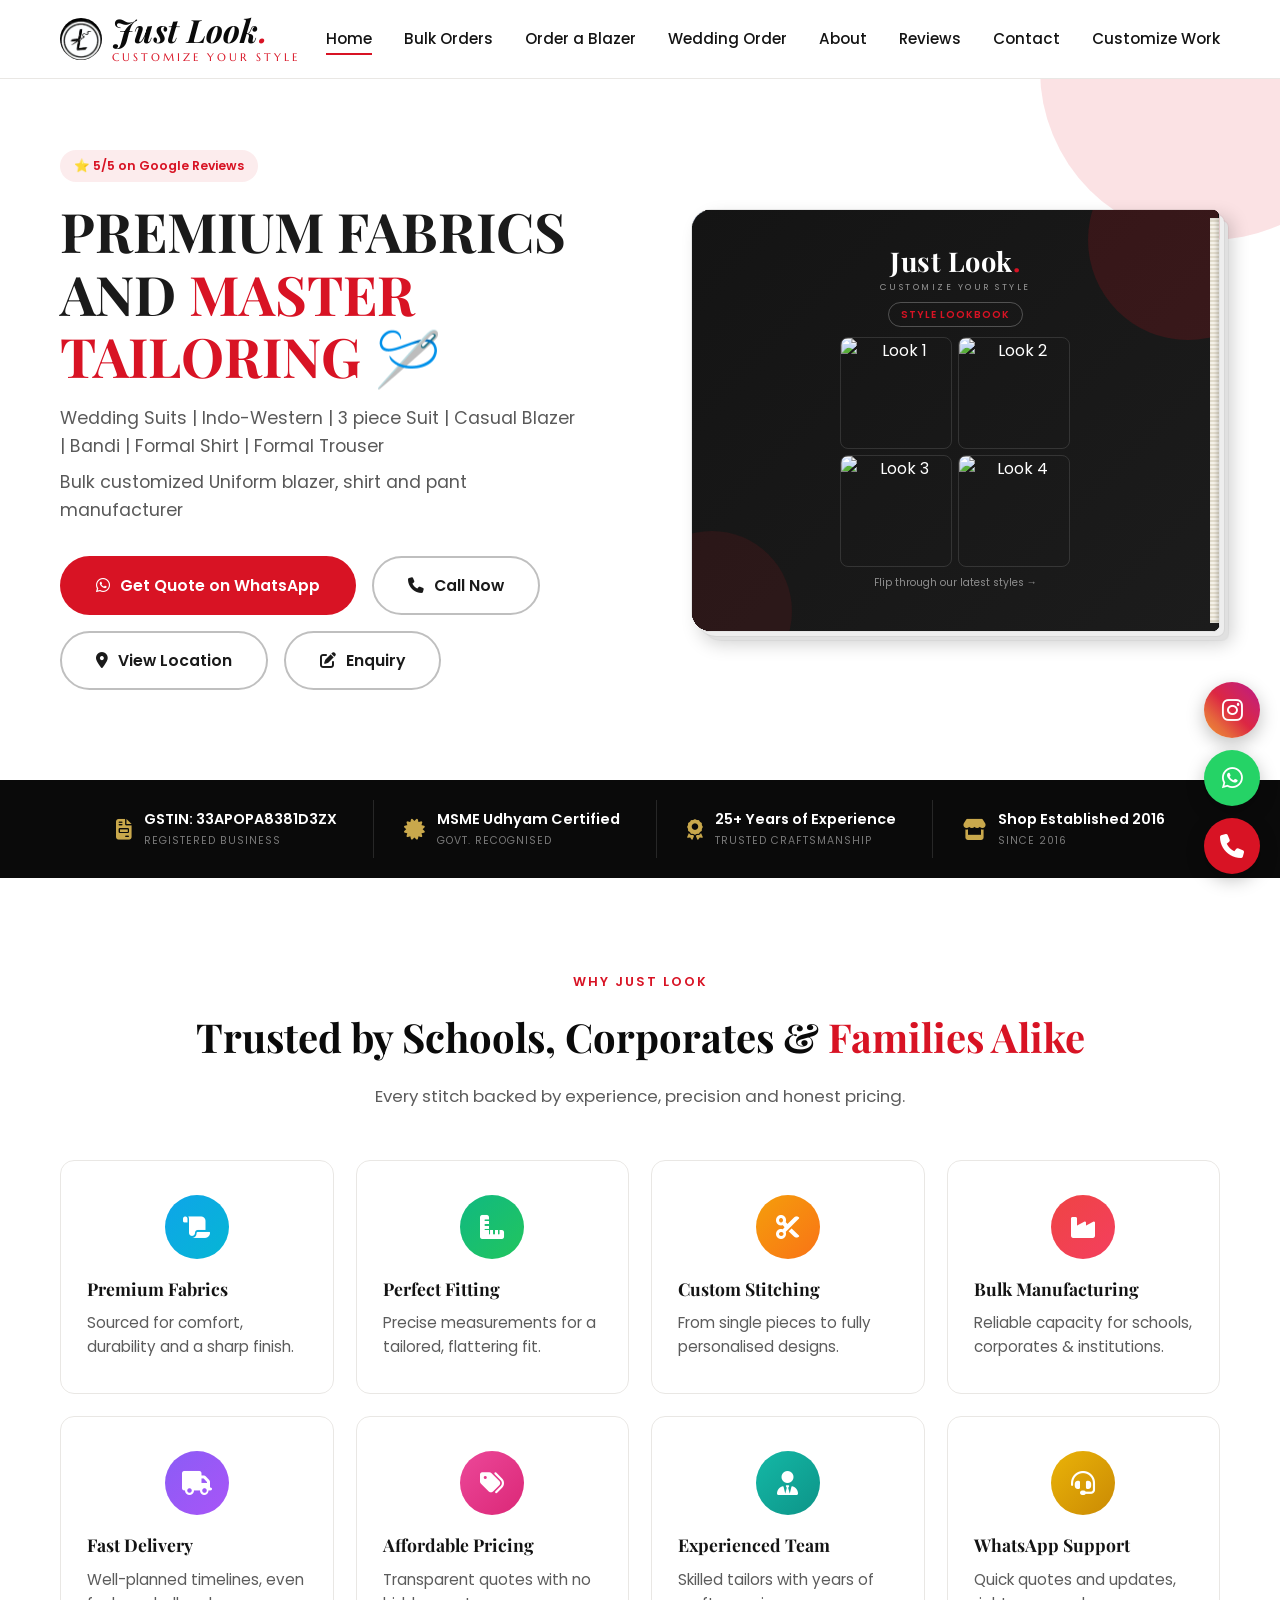
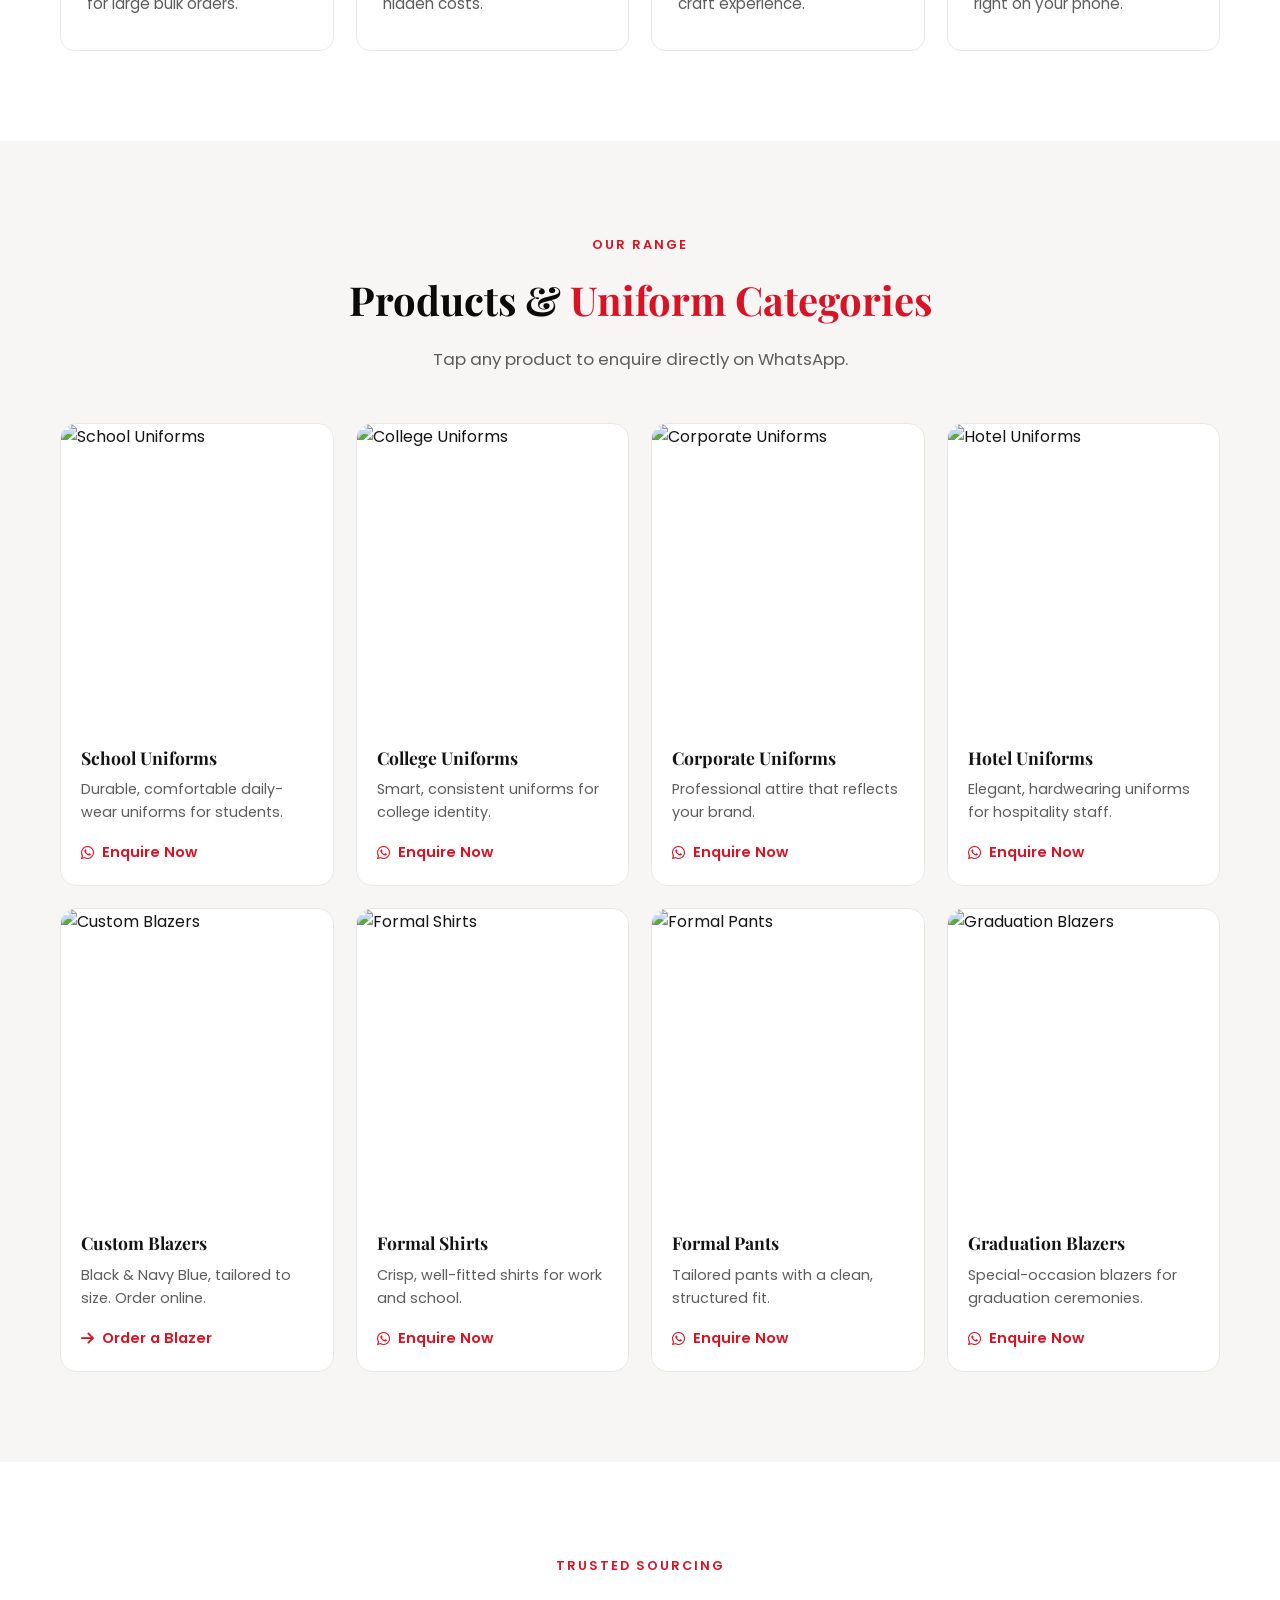
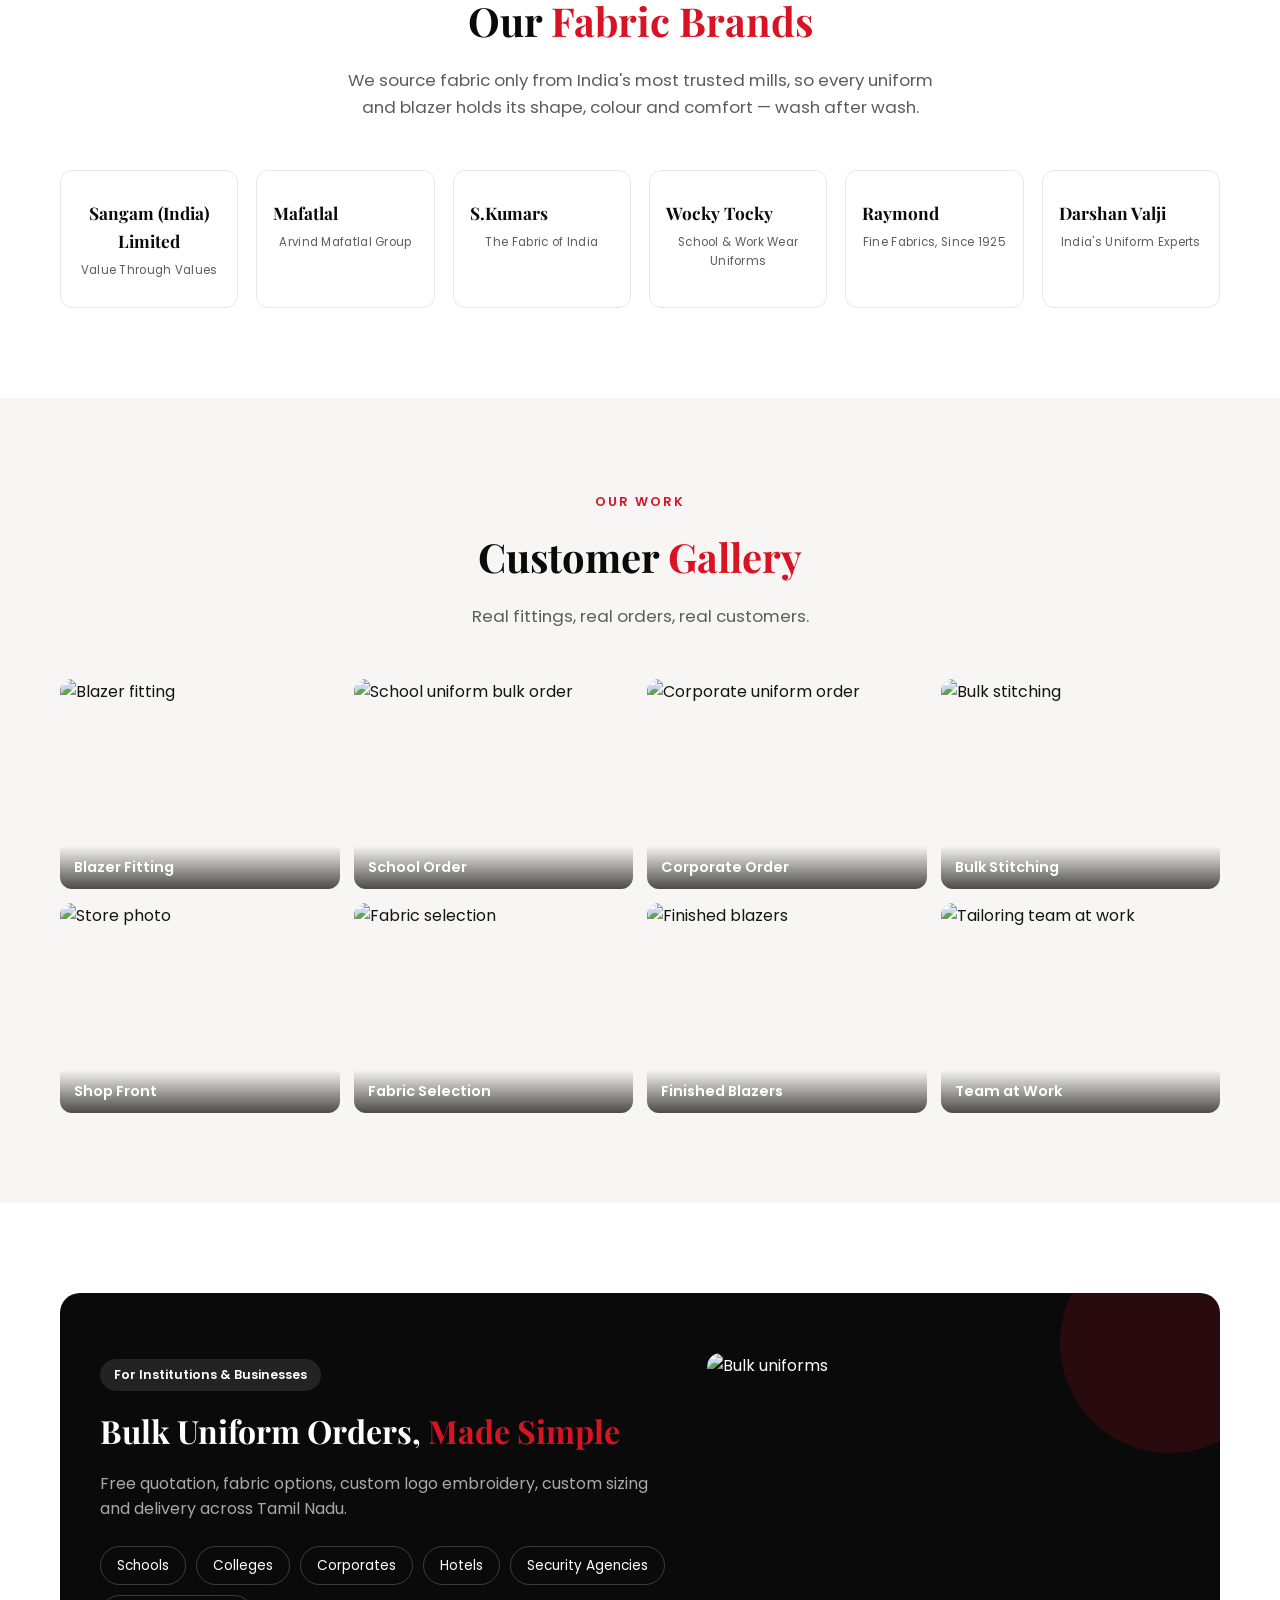
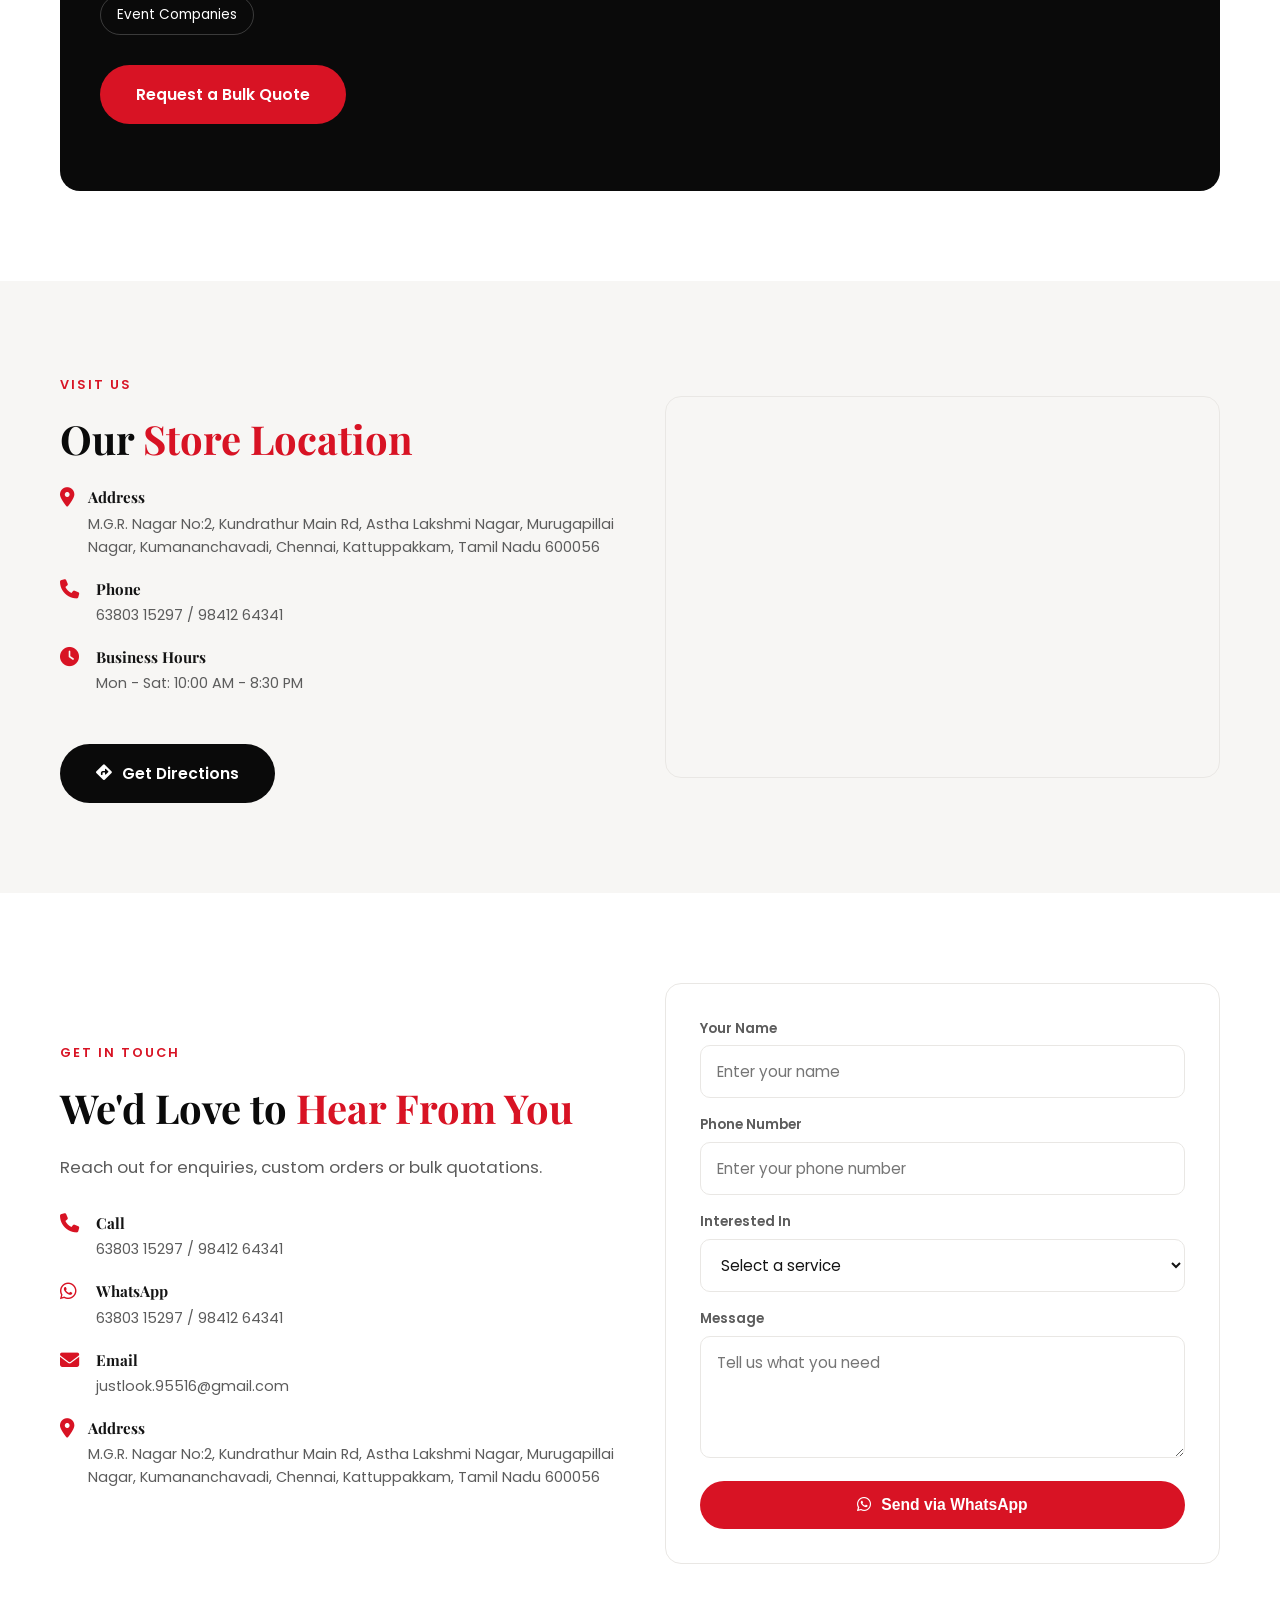
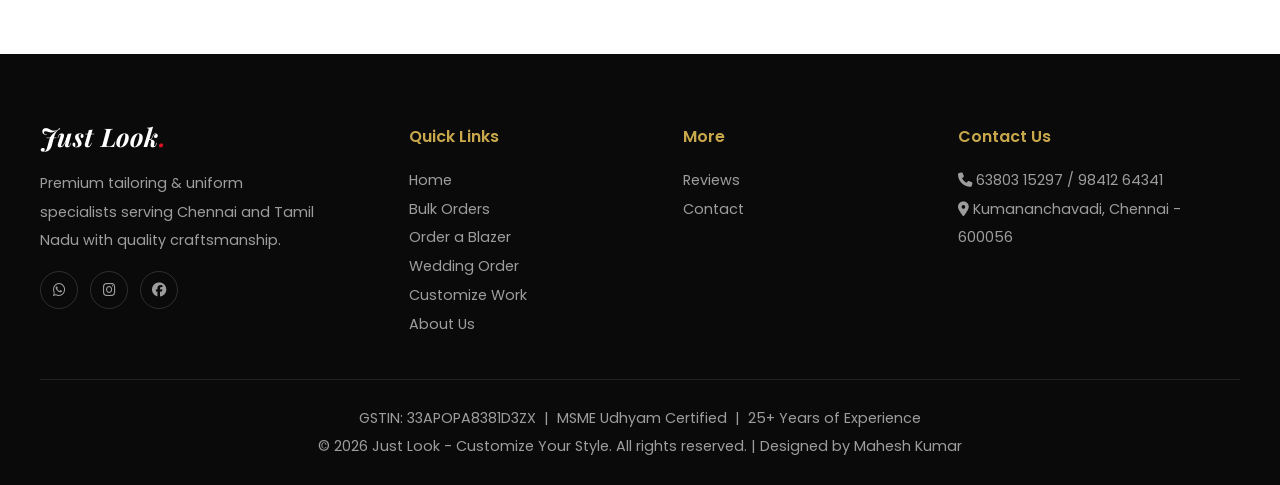
==== commit 3377c8da: "Add files via upload" ====
--- a/index.html
+++ b/index.html
@@ -4,6 +4,28 @@
 <meta charset="UTF-8">
 <meta name="viewport" content="width=device-width, initial-scale=1.0">
 <meta name="description" content="Just Look - Customize Your Style. Premium tailoring, custom blazers & bulk uniforms for schools, colleges, corporates and hotels in Chennai.">
+<link rel="icon" type="image/x-icon" href="/favicons/favicon.ico">
+<link rel="icon" type="image/png" sizes="16x16" href="/favicons/favicon-16x16.png">
+<link rel="icon" type="image/png" sizes="32x32" href="/favicons/favicon-32x32.png">
+<link rel="icon" type="image/png" sizes="48x48" href="/favicons/favicon-48x48.png">
+<link rel="apple-touch-icon" sizes="180x180" href="/favicons/apple-touch-icon.png">
+<link rel="manifest" href="/favicons/site.webmanifest">
+<meta name="theme-color" content="#141414">
+<link rel="canonical" href="https://justlook.in/">
+
+<meta property="og:type" content="website">
+<meta property="og:site_name" content="Just Look - Customize Your Style">
+<meta property="og:title" content="Just Look - Customize Your Style | Premium Tailoring & Uniform Specialists">
+<meta property="og:description" content="Just Look - Customize Your Style. Premium tailoring, custom blazers & bulk uniforms for schools, colleges, corporates and hotels in Chennai.">
+<meta property="og:url" content="https://justlook.in/">
+<meta property="og:image" content="https://res.cloudinary.com/dt97offnl/image/upload/v1784270749/Shop_Front_alffqb.webp">
+<meta property="og:locale" content="en_IN">
+
+<meta name="twitter:card" content="summary_large_image">
+<meta name="twitter:title" content="Just Look - Customize Your Style | Premium Tailoring & Uniform Specialists">
+<meta name="twitter:description" content="Just Look - Customize Your Style. Premium tailoring, custom blazers & bulk uniforms for schools, colleges, corporates and hotels in Chennai.">
+<meta name="twitter:image" content="https://res.cloudinary.com/dt97offnl/image/upload/v1784270749/Shop_Front_alffqb.webp">
+
 <meta name="keywords" content="school uniform manufacturer Chennai, corporate uniforms, custom blazers, blazer shop Chennai, bulk uniform orders, uniform tailor">
 <title>Just Look - Customize Your Style | Premium Tailoring & Uniform Specialists</title>
 <link rel="preconnect" href="https://fonts.googleapis.com">
@@ -13,7 +35,7 @@
 <link rel="preconnect" href="https://placehold.co" crossorigin>
 <link rel="preload" href="https://cdnjs.cloudflare.com/ajax/libs/font-awesome/6.5.0/css/all.min.css" as="style" onload="this.onload=null;this.rel='stylesheet'">
 <noscript><link rel="stylesheet" href="https://cdnjs.cloudflare.com/ajax/libs/font-awesome/6.5.0/css/all.min.css"></noscript>
-<link href="https://fonts.googleapis.com/css2?family=Poppins:wght@400;500;600;700&family=Playfair+Display:wght@600;700&display=swap" rel="stylesheet">
+<link href="https://fonts.googleapis.com/css2?family=Poppins:wght@400;500;600;700&family=Playfair+Display:wght@600;700&family=Marcellus&display=swap" rel="stylesheet">
 <link href="https://unpkg.com/aos@2.3.1/dist/aos.css" rel="stylesheet">
 <link rel="stylesheet" href="style.css">
 <style>
@@ -32,6 +54,44 @@
   .feature-card:nth-of-type(8n+7) .feature-icon{ background:linear-gradient(135deg,#14b8a6,#0d9488); }
   .feature-card:nth-of-type(8n+8) .feature-icon{ background:linear-gradient(135deg,#eab308,#ca8a04); }
 </style>
+<script type="application/ld+json">
+{
+  "@context": "https://schema.org",
+  "@type": "ClothingStore",
+  "name": "Just Look - Customize Your Style",
+  "image": "https://res.cloudinary.com/dt97offnl/image/upload/v1784270749/Shop_Front_alffqb.webp",
+  "url": "https://justlook.in/",
+  "telephone": "+91-63803-15297",
+  "priceRange": "\u20b9\u20b9",
+  "address": {
+    "@type": "PostalAddress",
+    "streetAddress": "M.G.R. Nagar No:2, Kundrathur Main Rd, Astha Lakshmi Nagar, Murugapillai Nagar, Kumananchavadi",
+    "addressLocality": "Chennai",
+    "addressRegion": "Tamil Nadu",
+    "postalCode": "600056",
+    "addressCountry": "IN"
+  },
+  "geo": {
+    "@type": "GeoCoordinates",
+    "latitude": 13.0421828,
+    "longitude": 80.1152066
+  },
+  "openingHoursSpecification": {
+    "@type": "OpeningHoursSpecification",
+    "dayOfWeek": ["Monday","Tuesday","Wednesday","Thursday","Friday","Saturday","Sunday"],
+    "opens": "09:00",
+    "closes": "21:30"
+  },
+  "sameAs": [
+    "https://www.instagram.com/__just___look__?igsh=YWExY2pvY2o3ZHds"
+  ],
+  "aggregateRating": {
+    "@type": "AggregateRating",
+    "ratingValue": "5.0",
+    "reviewCount": "180"
+  }
+}
+</script>
 </head>
 <body>
 
--- a/style.css
+++ b/style.css
@@ -79,8 +79,18 @@
   justify-content: space-between;
 }
 .logo { display: flex; align-items: center; gap: 10px; }
+/* NOTE: 'Directive Four' is a premium display font (not on Google Fonts).
+   Upload the font file (.woff2/.woff/.ttf) and we'll wire up @font-face here, e.g.:
+   @font-face {
+     font-family: 'Directive Four';
+     src: url('fonts/DirectiveFour-Italic.woff2') format('woff2');
+     font-style: italic;
+     font-weight: 400;
+   }
+   Until then this falls back to an italic serif so layout doesn't break. */
 .logo-text {
-  font-family: 'Playfair Display', serif;
+  font-family: 'Directive Four', 'Playfair Display', serif;
+  font-style: italic;
   font-size: 2rem;
   font-weight: 700;
   color: var(--dark);
@@ -88,7 +98,7 @@
   line-height: 1;
 }
 .logo-text span { color: var(--accent); }
-.logo-tag { font-size: 0.68rem; letter-spacing: 3px; text-transform: uppercase; color: var(--text-light); display: block; margin-top: 4px; }
+.logo-tag { font-family: 'Marcellus', serif; font-size: 0.68rem; letter-spacing: 3px; text-transform: uppercase; color: var(--text-light); display: block; margin-top: 4px; }
 
 .nav-links { display: flex; list-style: none; gap: 32px; align-items: center; }
 .nav-links a {
@@ -110,7 +120,17 @@
 }
 .nav-cta:hover { background: var(--accent) !important; }
 
-.hamburger { display: none; flex-direction: column; gap: 5px; cursor: pointer; z-index: 1001; }
+.hamburger {
+  display: none;
+  flex-direction: column;
+  justify-content: center;
+  gap: 5px;
+  cursor: pointer;
+  z-index: 1001;
+  padding: 14px;
+  margin: -14px;
+  touch-action: manipulation;
+}
 .hamburger span { width: 26px; height: 2px; background: var(--dark); transition: 0.3s; }
 .hamburger.active span:nth-child(1) { transform: translateY(7px) rotate(45deg); }
 .hamburger.active span:nth-child(2) { opacity: 0; }
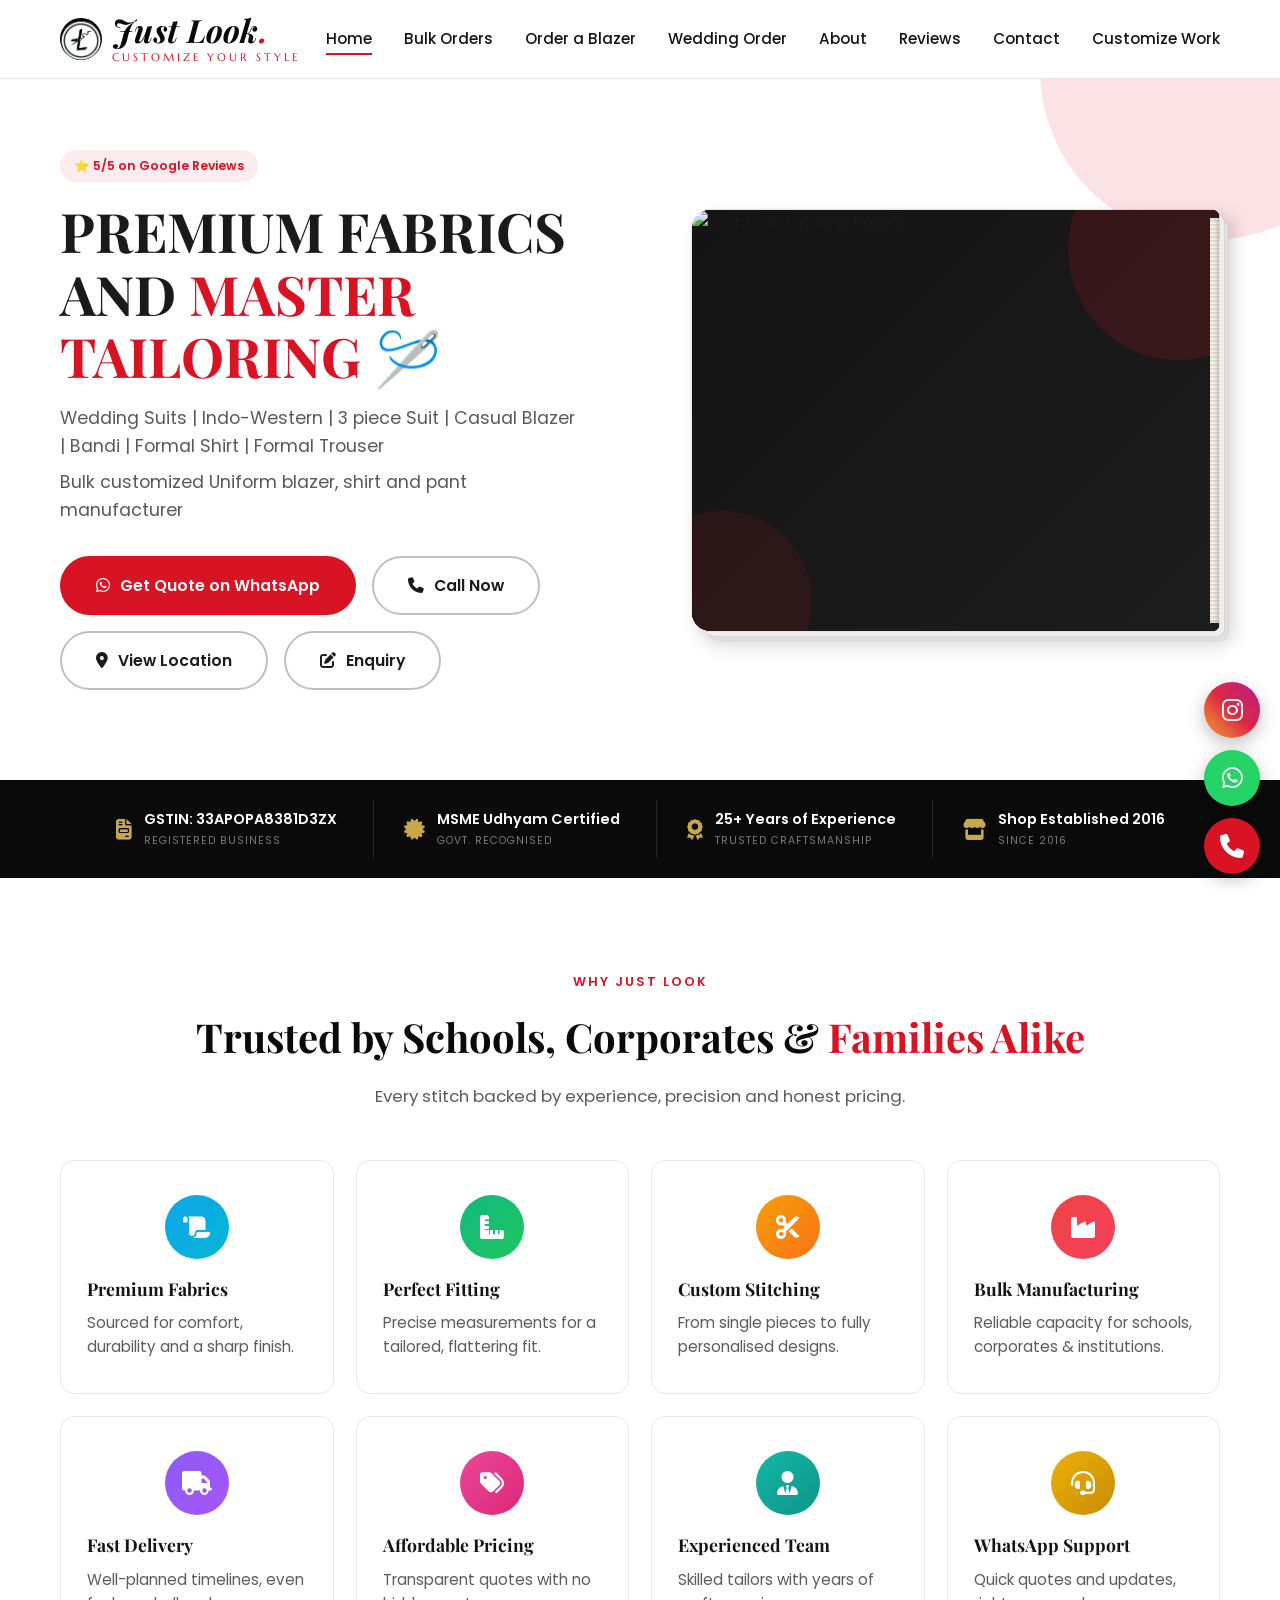
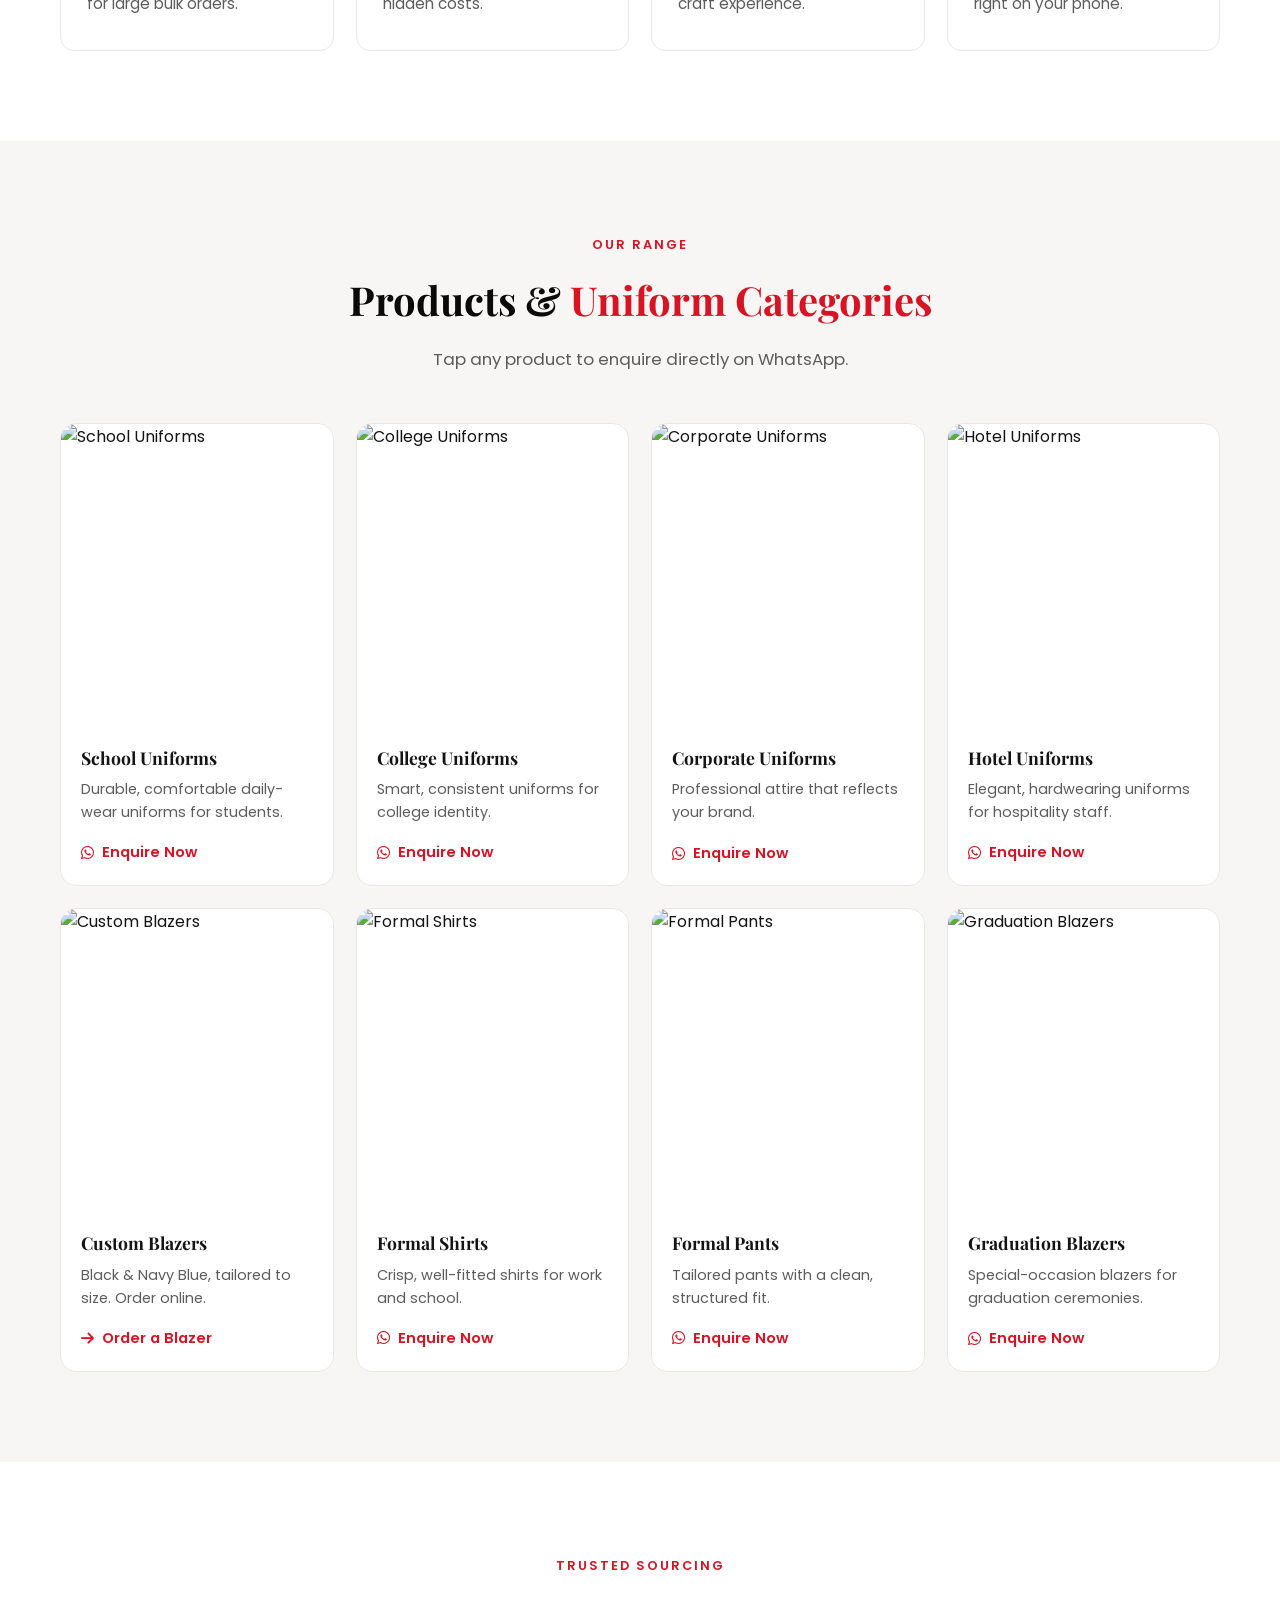
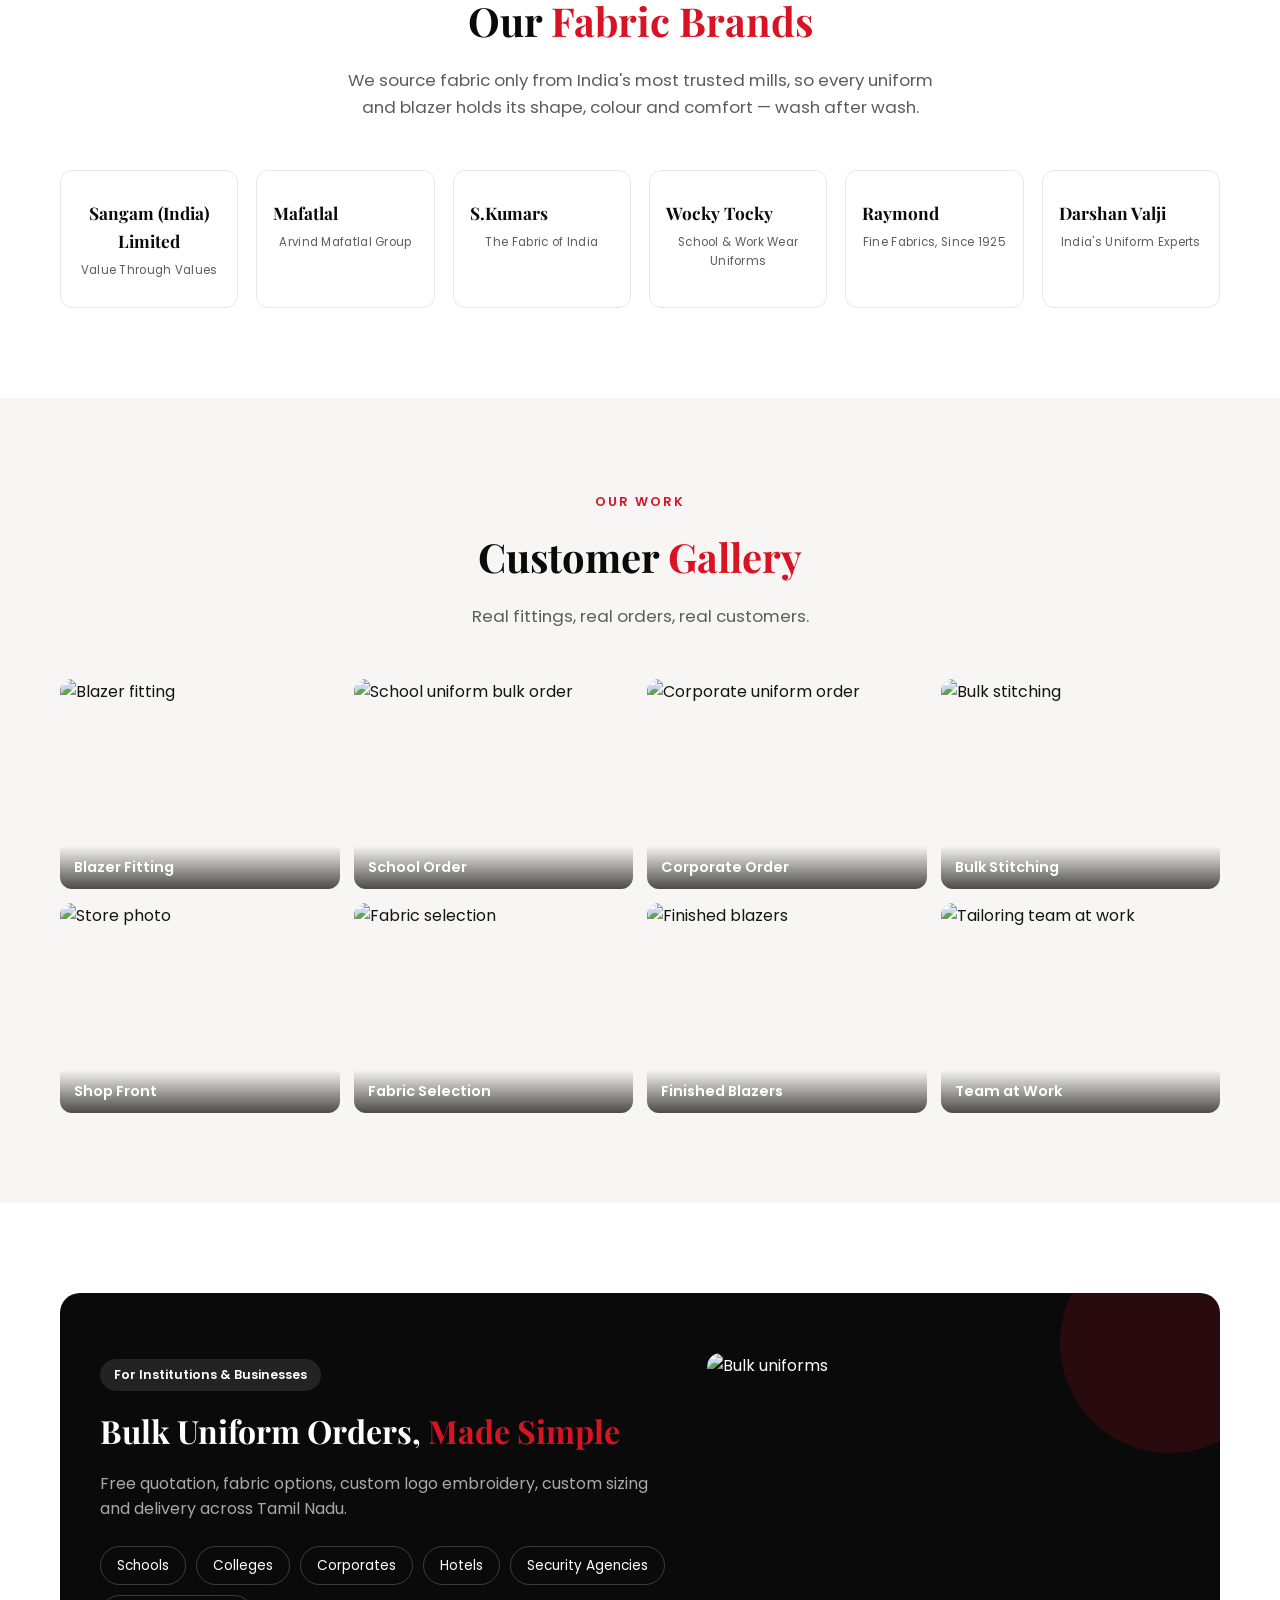
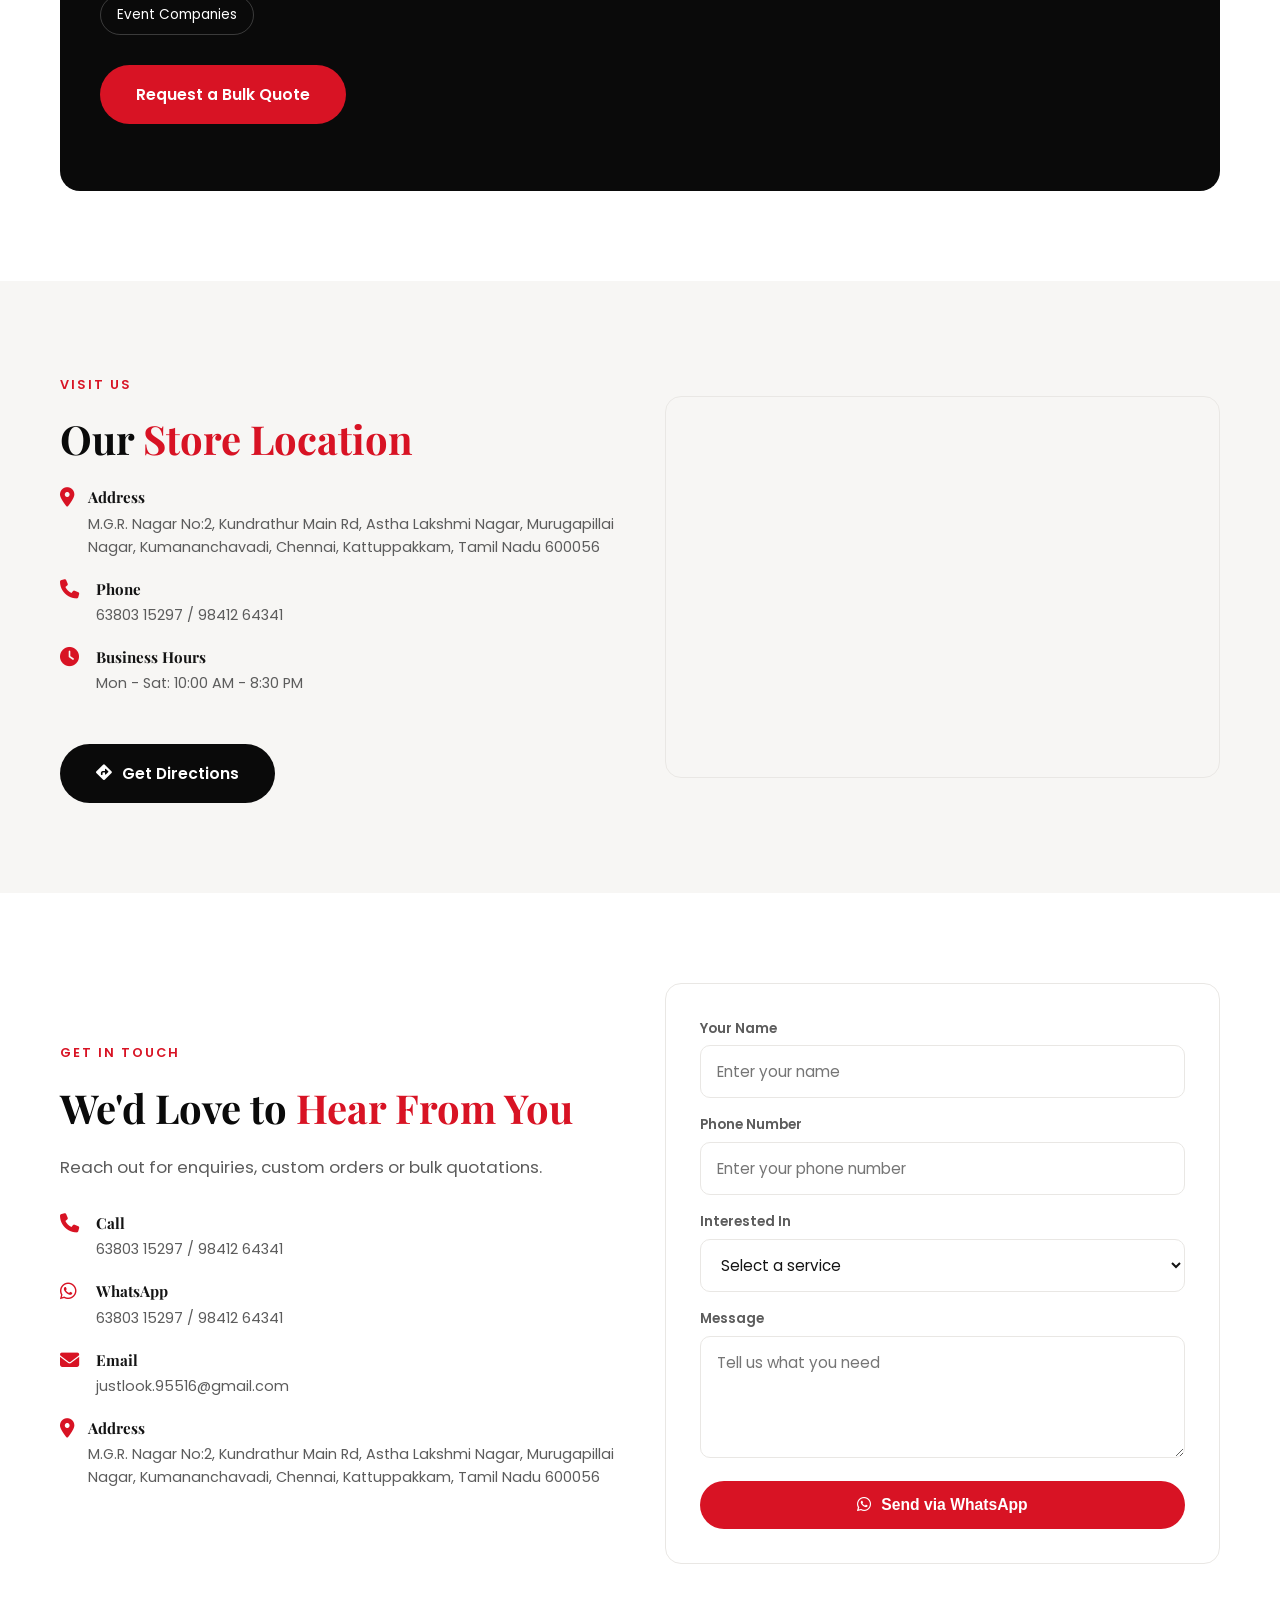
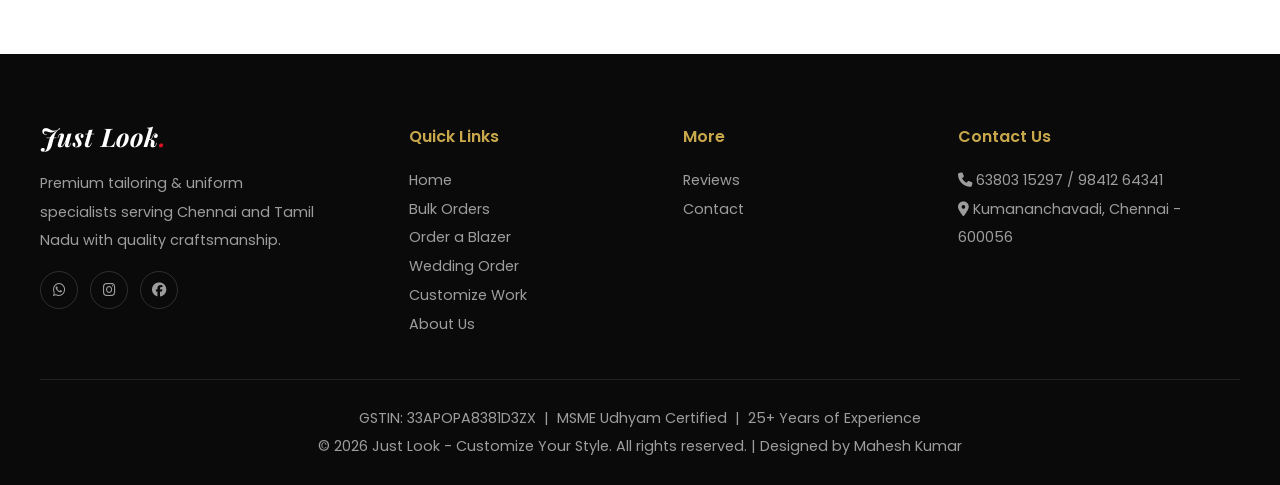
==== commit 6ac3b7e8: "Add files via upload" ====
--- a/index.html
+++ b/index.html
@@ -11,13 +11,13 @@
 <link rel="apple-touch-icon" sizes="180x180" href="/favicons/apple-touch-icon.png">
 <link rel="manifest" href="/favicons/site.webmanifest">
 <meta name="theme-color" content="#141414">
-<link rel="canonical" href="https://justlook.in/">
+<link rel="canonical" href="https://justlookshop.in/">
 
 <meta property="og:type" content="website">
 <meta property="og:site_name" content="Just Look - Customize Your Style">
 <meta property="og:title" content="Just Look - Customize Your Style | Premium Tailoring & Uniform Specialists">
 <meta property="og:description" content="Just Look - Customize Your Style. Premium tailoring, custom blazers & bulk uniforms for schools, colleges, corporates and hotels in Chennai.">
-<meta property="og:url" content="https://justlook.in/">
+<meta property="og:url" content="https://justlookshop.in/">
 <meta property="og:image" content="https://res.cloudinary.com/dt97offnl/image/upload/v1784270749/Shop_Front_alffqb.webp">
 <meta property="og:locale" content="en_IN">
 
@@ -26,7 +26,7 @@
 <meta name="twitter:description" content="Just Look - Customize Your Style. Premium tailoring, custom blazers & bulk uniforms for schools, colleges, corporates and hotels in Chennai.">
 <meta name="twitter:image" content="https://res.cloudinary.com/dt97offnl/image/upload/v1784270749/Shop_Front_alffqb.webp">
 
-<meta name="keywords" content="school uniform manufacturer Chennai, corporate uniforms, custom blazers, blazer shop Chennai, bulk uniform orders, uniform tailor">
+<meta name="keywords" content="Just Look, Just Look Customize, Just Look Blazer, Just Look Uniform, school uniform manufacturer Chennai, corporate uniforms, custom blazers, blazer shop Chennai, bulk uniform orders, uniform tailor">
 <title>Just Look - Customize Your Style | Premium Tailoring & Uniform Specialists</title>
 <link rel="preconnect" href="https://fonts.googleapis.com">
 <link rel="preconnect" href="https://fonts.gstatic.com" crossorigin>
@@ -59,8 +59,9 @@
   "@context": "https://schema.org",
   "@type": "ClothingStore",
   "name": "Just Look - Customize Your Style",
+  "alternateName": ["Just Look", "Just Look Customize", "Just Look Blazer", "Just Look Uniform"],
   "image": "https://res.cloudinary.com/dt97offnl/image/upload/v1784270749/Shop_Front_alffqb.webp",
-  "url": "https://justlook.in/",
+  "url": "https://justlookshop.in/",
   "telephone": "+91-63803-15297",
   "priceRange": "\u20b9\u20b9",
   "address": {
